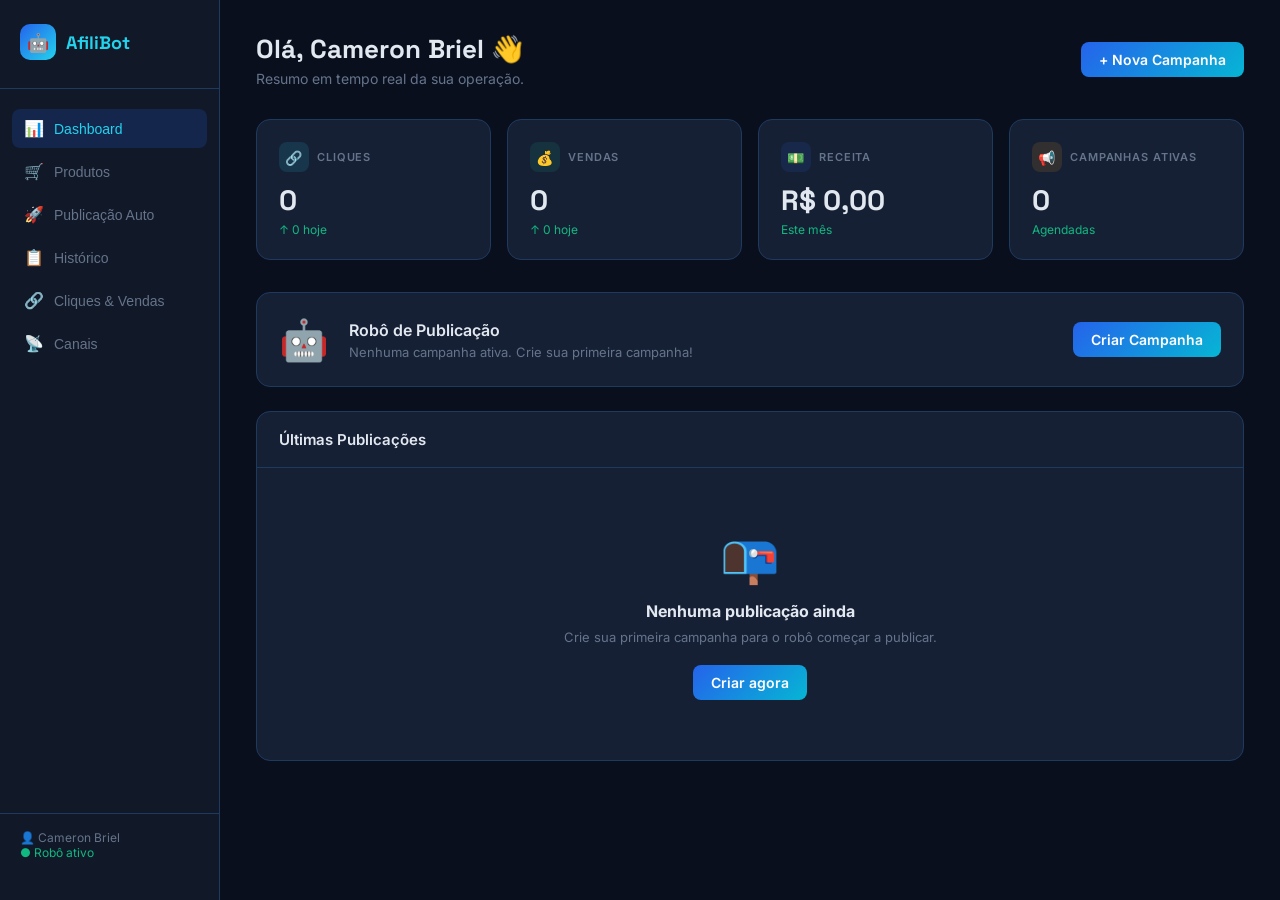
==== index.html @ 1d2ffa29 "Rename index.html.html to index.html" ====
<!DOCTYPE html>
<html lang="pt-BR">
<head>
<meta charset="UTF-8">
<meta name="viewport" content="width=device-width, initial-scale=1.0">
<title>AfiliBot — Publicação Automática</title>
<style>
  @import url('https://fonts.googleapis.com/css2?family=Inter:wght@400;500;600;700&family=Space+Grotesk:wght@500;700&display=swap');

  *, *::before, *::after { box-sizing: border-box; margin: 0; padding: 0; }

  :root {
    --bg:       #0a0f1e;
    --surface:  #111827;
    --card:     #162035;
    --border:   #1e3a5f;
    --blue:     #2563eb;
    --cyan:     #22d3ee;
    --cyan2:    #06b6d4;
    --text:     #e2e8f0;
    --muted:    #64748b;
    --green:    #10b981;
    --red:      #ef4444;
    --yellow:   #f59e0b;
  }

  body {
    background: var(--bg);
    color: var(--text);
    font-family: 'Inter', sans-serif;
    min-height: 100vh;
    display: flex;
  }

  /* ── SIDEBAR ── */
  .sidebar {
    width: 220px;
    min-height: 100vh;
    background: var(--surface);
    border-right: 1px solid var(--border);
    display: flex;
    flex-direction: column;
    padding: 24px 0;
    position: fixed;
    top: 0; left: 0;
  }

  .logo {
    display: flex;
    align-items: center;
    gap: 10px;
    padding: 0 20px 28px;
    border-bottom: 1px solid var(--border);
  }

  .logo-icon {
    width: 36px; height: 36px;
    background: linear-gradient(135deg, var(--blue), var(--cyan));
    border-radius: 10px;
    display: flex; align-items: center; justify-content: center;
    font-size: 18px;
  }

  .logo-text {
    font-family: 'Space Grotesk', sans-serif;
    font-size: 18px;
    font-weight: 700;
    color: var(--cyan);
  }

  nav { padding: 20px 12px; flex: 1; }

  .nav-item {
    display: flex;
    align-items: center;
    gap: 10px;
    padding: 10px 12px;
    border-radius: 8px;
    cursor: pointer;
    color: var(--muted);
    font-size: 14px;
    font-weight: 500;
    transition: all .15s;
    margin-bottom: 4px;
    border: none;
    background: none;
    width: 100%;
    text-align: left;
  }

  .nav-item:hover { background: var(--card); color: var(--text); }
  .nav-item.active { background: rgba(37,99,235,.18); color: var(--cyan); }
  .nav-item span.icon { font-size: 16px; }

  .sidebar-footer {
    padding: 16px 20px;
    border-top: 1px solid var(--border);
    font-size: 12px;
    color: var(--muted);
  }

  /* ── MAIN ── */
  .main {
    margin-left: 220px;
    flex: 1;
    padding: 32px 36px;
  }

  .page { display: none; }
  .page.active { display: block; }

  /* ── TOPBAR ── */
  .topbar {
    display: flex;
    align-items: center;
    justify-content: space-between;
    margin-bottom: 32px;
  }

  .page-title { font-family: 'Space Grotesk', sans-serif; font-size: 26px; font-weight: 700; }
  .page-sub { font-size: 14px; color: var(--muted); margin-top: 4px; }

  .btn {
    padding: 9px 18px;
    border-radius: 8px;
    border: none;
    cursor: pointer;
    font-size: 14px;
    font-weight: 600;
    font-family: 'Inter', sans-serif;
    transition: all .15s;
  }

  .btn-primary { background: var(--blue); color: #fff; }
  .btn-primary:hover { background: #1d4ed8; }
  .btn-cyan { background: linear-gradient(135deg, var(--blue), var(--cyan2)); color: #fff; }
  .btn-cyan:hover { opacity: .9; }
  .btn-ghost { background: var(--card); color: var(--text); border: 1px solid var(--border); }
  .btn-ghost:hover { border-color: var(--cyan); color: var(--cyan); }
  .btn-sm { padding: 6px 12px; font-size: 12px; }
  .btn-danger { background: rgba(239,68,68,.15); color: var(--red); border: 1px solid rgba(239,68,68,.3); }

  /* ── CARDS ── */
  .cards-grid {
    display: grid;
    grid-template-columns: repeat(auto-fit, minmax(200px, 1fr));
    gap: 16px;
    margin-bottom: 32px;
  }

  .card {
    background: var(--card);
    border: 1px solid var(--border);
    border-radius: 14px;
    padding: 22px;
  }

  .card-label {
    font-size: 11px;
    font-weight: 600;
    letter-spacing: .08em;
    color: var(--muted);
    text-transform: uppercase;
    margin-bottom: 10px;
    display: flex;
    align-items: center;
    gap: 8px;
  }

  .card-icon {
    width: 30px; height: 30px;
    border-radius: 8px;
    display: flex; align-items: center; justify-content: center;
    font-size: 14px;
  }

  .card-value { font-size: 28px; font-weight: 700; font-family: 'Space Grotesk', sans-serif; }
  .card-change { font-size: 12px; color: var(--green); margin-top: 4px; }

  /* ── TABLE ── */
  .table-wrap {
    background: var(--card);
    border: 1px solid var(--border);
    border-radius: 14px;
    overflow: hidden;
    margin-bottom: 24px;
  }

  .table-head {
    padding: 18px 22px;
    border-bottom: 1px solid var(--border);
    display: flex;
    align-items: center;
    justify-content: space-between;
  }

  .table-title { font-weight: 600; font-size: 15px; }

  table { width: 100%; border-collapse: collapse; }
  th {
    padding: 12px 22px;
    text-align: left;
    font-size: 11px;
    font-weight: 600;
    letter-spacing: .06em;
    color: var(--muted);
    text-transform: uppercase;
    border-bottom: 1px solid var(--border);
  }
  td {
    padding: 14px 22px;
    font-size: 13px;
    border-bottom: 1px solid rgba(30,58,95,.4);
  }
  tr:last-child td { border-bottom: none; }
  tr:hover td { background: rgba(37,99,235,.05); }

  /* ── STATUS BADGES ── */
  .badge {
    display: inline-flex;
    align-items: center;
    gap: 5px;
    padding: 3px 10px;
    border-radius: 20px;
    font-size: 11px;
    font-weight: 600;
  }
  .badge-green  { background: rgba(16,185,129,.12); color: var(--green); }
  .badge-yellow { background: rgba(245,158,11,.12); color: var(--yellow); }
  .badge-red    { background: rgba(239,68,68,.12);  color: var(--red); }
  .badge-blue   { background: rgba(37,99,235,.15);  color: #60a5fa; }
  .badge::before { content: '●'; font-size: 7px; }

  /* ── MODAL ── */
  .modal-overlay {
    display: none;
    position: fixed;
    inset: 0;
    background: rgba(0,0,0,.65);
    z-index: 100;
    align-items: center;
    justify-content: center;
  }
  .modal-overlay.open { display: flex; }

  .modal {
    background: var(--surface);
    border: 1px solid var(--border);
    border-radius: 16px;
    padding: 28px;
    width: 520px;
    max-width: 95vw;
  }

  .modal-title {
    font-family: 'Space Grotesk', sans-serif;
    font-size: 18px;
    font-weight: 700;
    margin-bottom: 20px;
    display: flex;
    align-items: center;
    justify-content: space-between;
  }

  .modal-close {
    background: none;
    border: none;
    color: var(--muted);
    cursor: pointer;
    font-size: 20px;
    line-height: 1;
  }

  /* ── FORM ── */
  .form-group { margin-bottom: 16px; }
  label { display: block; font-size: 12px; font-weight: 600; color: var(--muted); margin-bottom: 6px; text-transform: uppercase; letter-spacing: .05em; }

  input, select, textarea {
    width: 100%;
    background: var(--card);
    border: 1px solid var(--border);
    border-radius: 8px;
    padding: 10px 14px;
    color: var(--text);
    font-size: 14px;
    font-family: 'Inter', sans-serif;
    outline: none;
    transition: border-color .15s;
  }
  input:focus, select:focus, textarea:focus { border-color: var(--cyan); }
  textarea { resize: vertical; min-height: 80px; }
  select option { background: var(--surface); }

  .form-row { display: grid; grid-template-columns: 1fr 1fr; gap: 12px; }
  .modal-actions { display: flex; gap: 10px; justify-content: flex-end; margin-top: 20px; }

  /* ── TOAST ── */
  .toast {
    position: fixed;
    bottom: 28px; right: 28px;
    background: var(--green);
    color: #fff;
    padding: 12px 20px;
    border-radius: 10px;
    font-size: 14px;
    font-weight: 600;
    z-index: 999;
    transform: translateY(80px);
    opacity: 0;
    transition: all .3s;
  }
  .toast.show { transform: translateY(0); opacity: 1; }
  .toast.error { background: var(--red); }

  /* ── EMPTY STATE ── */
  .empty {
    text-align: center;
    padding: 60px 20px;
    color: var(--muted);
  }
  .empty-icon { font-size: 48px; margin-bottom: 14px; }
  .empty h3 { font-size: 16px; color: var(--text); margin-bottom: 8px; }
  .empty p { font-size: 13px; margin-bottom: 20px; }

  /* ── CHANNEL CARDS ── */
  .channels-grid { display: grid; grid-template-columns: repeat(auto-fill, minmax(240px, 1fr)); gap: 16px; }
  .channel-card {
    background: var(--card);
    border: 1px solid var(--border);
    border-radius: 14px;
    padding: 22px;
  }
  .channel-card-top { display: flex; align-items: center; justify-content: space-between; margin-bottom: 14px; }
  .channel-icon { font-size: 28px; }
  .channel-name { font-weight: 600; font-size: 15px; margin-bottom: 4px; }
  .channel-info { font-size: 12px; color: var(--muted); }
  .channel-stats { display: flex; gap: 16px; margin-top: 14px; padding-top: 14px; border-top: 1px solid var(--border); }
  .channel-stat-label { font-size: 11px; color: var(--muted); }
  .channel-stat-value { font-size: 16px; font-weight: 700; }

  /* ── PROGRESS BAR ── */
  .progress-bar { height: 4px; background: var(--border); border-radius: 2px; margin-top: 8px; overflow: hidden; }
  .progress-fill { height: 100%; background: linear-gradient(90deg, var(--blue), var(--cyan)); border-radius: 2px; }

  /* ── ROBOT ANIMATION ── */
  .robot-status {
    background: var(--card);
    border: 1px solid var(--border);
    border-radius: 14px;
    padding: 22px;
    display: flex;
    align-items: center;
    gap: 20px;
    margin-bottom: 24px;
  }
  .robot-emoji { font-size: 40px; animation: pulse 2s infinite; }
  @keyframes pulse { 0%,100%{transform:scale(1)} 50%{transform:scale(1.08)} }
  .robot-info h3 { font-size: 16px; font-weight: 600; margin-bottom: 4px; }
  .robot-info p { font-size: 13px; color: var(--muted); }
  .robot-actions { margin-left: auto; display: flex; gap: 10px; }

  /* ── LINK STATS ── */
  .link-row td:nth-child(3) { font-family: monospace; font-size: 12px; color: var(--cyan); }
</style>
</head>
<body>

<!-- SIDEBAR -->
<aside class="sidebar">
  <div class="logo">
    <div class="logo-icon">🤖</div>
    <span class="logo-text">AfiliBot</span>
  </div>
  <nav>
    <button class="nav-item active" onclick="showPage('dashboard')">
      <span class="icon">📊</span> Dashboard
    </button>
    <button class="nav-item" onclick="showPage('produtos')">
      <span class="icon">🛒</span> Produtos
    </button>
    <button class="nav-item" onclick="showPage('publicacao')">
      <span class="icon">🚀</span> Publicação Auto
    </button>
    <button class="nav-item" onclick="showPage('historico')">
      <span class="icon">📋</span> Histórico
    </button>
    <button class="nav-item" onclick="showPage('cliques')">
      <span class="icon">🔗</span> Cliques & Vendas
    </button>
    <button class="nav-item" onclick="showPage('canais')">
      <span class="icon">📡</span> Canais
    </button>
  </nav>
  <div class="sidebar-footer">
    👤 Cameron Briel<br>
    <span style="color:var(--green);">● Robô ativo</span>
  </div>
</aside>

<!-- MAIN -->
<main class="main">

  <!-- DASHBOARD -->
  <div id="page-dashboard" class="page active">
    <div class="topbar">
      <div>
        <div class="page-title">Olá, Cameron Briel 👋</div>
        <div class="page-sub">Resumo em tempo real da sua operação.</div>
      </div>
      <button class="btn btn-cyan" onclick="showPage('publicacao')">+ Nova Campanha</button>
    </div>

    <div class="cards-grid">
      <div class="card">
        <div class="card-label"><div class="card-icon" style="background:rgba(34,211,238,.12)">🔗</div> Cliques</div>
        <div class="card-value" id="stat-cliques">0</div>
        <div class="card-change">↑ 0 hoje</div>
      </div>
      <div class="card">
        <div class="card-label"><div class="card-icon" style="background:rgba(16,185,129,.12)">💰</div> Vendas</div>
        <div class="card-value" id="stat-vendas">0</div>
        <div class="card-change">↑ 0 hoje</div>
      </div>
      <div class="card">
        <div class="card-label"><div class="card-icon" style="background:rgba(37,99,235,.12)">💵</div> Receita</div>
        <div class="card-value" id="stat-receita">R$ 0,00</div>
        <div class="card-change">Este mês</div>
      </div>
      <div class="card">
        <div class="card-label"><div class="card-icon" style="background:rgba(245,158,11,.12)">📢</div> Campanhas Ativas</div>
        <div class="card-value" id="stat-campanhas">0</div>
        <div class="card-change">Agendadas</div>
      </div>
    </div>

    <div class="robot-status">
      <div class="robot-emoji">🤖</div>
      <div class="robot-info">
        <h3>Robô de Publicação</h3>
        <p id="robot-status-text">Nenhuma campanha ativa. Crie sua primeira campanha!</p>
      </div>
      <div class="robot-actions">
        <button class="btn btn-cyan" onclick="showPage('publicacao')">Criar Campanha</button>
      </div>
    </div>

    <div class="table-wrap">
      <div class="table-head">
        <span class="table-title">Últimas Publicações</span>
      </div>
      <div id="dash-publicacoes">
        <div class="empty">
          <div class="empty-icon">📭</div>
          <h3>Nenhuma publicação ainda</h3>
          <p>Crie sua primeira campanha para o robô começar a publicar.</p>
          <button class="btn btn-cyan" onclick="showPage('publicacao')">Criar agora</button>
        </div>
      </div>
    </div>
  </div>

  <!-- PRODUTOS -->
  <div id="page-produtos" class="page">
    <div class="topbar">
      <div>
        <div class="page-title">Produtos</div>
        <div class="page-sub">Seus links de afiliado do Mercado Livre.</div>
      </div>
      <button class="btn btn-cyan" onclick="openModal('modal-produto')">+ Adicionar Produto</button>
    </div>

    <div class="table-wrap">
      <div class="table-head">
        <span class="table-title">Meus Produtos</span>
        <span id="produtos-count" style="font-size:13px;color:var(--muted)">0 produtos</span>
      </div>
      <div id="produtos-lista">
        <div class="empty">
          <div class="empty-icon">🛒</div>
          <h3>Nenhum produto cadastrado</h3>
          <p>Adicione o link de afiliado do Mercado Livre para o robô publicar.</p>
          <button class="btn btn-cyan" onclick="openModal('modal-produto')">Adicionar produto</button>
        </div>
      </div>
    </div>
  </div>

  <!-- PUBLICAÇÃO AUTO -->
  <div id="page-publicacao" class="page">
    <div class="topbar">
      <div>
        <div class="page-title">Publicação Automática 🚀</div>
        <div class="page-sub">Agende o robô para publicar seus anúncios automaticamente.</div>
      </div>
      <button class="btn btn-cyan" onclick="openModal('modal-campanha')">+ Nova Campanha</button>
    </div>

    <div class="table-wrap">
      <div class="table-head">
        <span class="table-title">Campanhas Agendadas</span>
        <span id="campanhas-count" style="font-size:13px;color:var(--muted)">0 campanhas</span>
      </div>
      <div id="campanhas-lista">
        <div class="empty">
          <div class="empty-icon">⏰</div>
          <h3>Nenhuma campanha agendada</h3>
          <p>Crie uma campanha e o robô publica no horário certo, todo dia.</p>
          <button class="btn btn-cyan" onclick="openModal('modal-campanha')">Criar campanha</button>
        </div>
      </div>
    </div>
  </div>

  <!-- HISTÓRICO -->
  <div id="page-historico" class="page">
    <div class="topbar">
      <div>
        <div class="page-title">Histórico de Publicações</div>
        <div class="page-sub">Tudo que o robô publicou.</div>
      </div>
      <button class="btn btn-ghost" onclick="clearHistorico()">Limpar histórico</button>
    </div>

    <div class="table-wrap">
      <table>
        <thead>
          <tr>
            <th>Produto</th>
            <th>Canal</th>
            <th>Data/Hora</th>
            <th>Status</th>
            <th>Cliques</th>
          </tr>
        </thead>
        <tbody id="historico-body">
          <tr><td colspan="5"><div class="empty"><div class="empty-icon">📋</div><h3>Histórico vazio</h3><p>As publicações do robô aparecerão aqui.</p></div></td></tr>
        </tbody>
      </table>
    </div>
  </div>

  <!-- CLIQUES & VENDAS -->
  <div id="page-cliques" class="page">
    <div class="topbar">
      <div>
        <div class="page-title">Cliques & Vendas</div>
        <div class="page-sub">Rastreamento dos seus links de afiliado.</div>
      </div>
    </div>

    <div class="cards-grid">
      <div class="card">
        <div class="card-label">Total de Cliques</div>
        <div class="card-value" id="c-cliques">0</div>
      </div>
      <div class="card">
        <div class="card-label">Conversões</div>
        <div class="card-value" id="c-vendas">0</div>
      </div>
      <div class="card">
        <div class="card-label">Taxa de Conversão</div>
        <div class="card-value" id="c-taxa">0%</div>
      </div>
      <div class="card">
        <div class="card-label">Receita Total</div>
        <div class="card-value" id="c-receita">R$ 0,00</div>
      </div>
    </div>

    <div class="table-wrap">
      <div class="table-head"><span class="table-title">Rastreamento por Link</span></div>
      <table>
        <thead>
          <tr>
            <th>Produto</th>
            <th>Link Afiliado</th>
            <th>Cliques</th>
            <th>Vendas</th>
            <th>Comissão</th>
          </tr>
        </thead>
        <tbody id="cliques-body">
          <tr><td colspan="5"><div class="empty"><div class="empty-icon">🔗</div><h3>Nenhum clique ainda</h3><p>Os cliques nos seus links aparecerão aqui quando o robô começar a publicar.</p></div></td></tr>
        </tbody>
      </table>
    </div>
  </div>

  <!-- CANAIS -->
  <div id="page-canais" class="page">
    <div class="topbar">
      <div>
        <div class="page-title">Canais Conectados</div>
        <div class="page-sub">Onde o robô publica seus anúncios.</div>
      </div>
      <button class="btn btn-cyan" onclick="openModal('modal-canal')">+ Conectar Canal</button>
    </div>

    <div id="canais-grid" class="channels-grid">
      <!-- Canais aparecem aqui -->
      <div class="channel-card" style="border-style:dashed;cursor:pointer;text-align:center;padding:40px 22px;" onclick="openModal('modal-canal')">
        <div style="font-size:32px;margin-bottom:10px">➕</div>
        <div style="font-weight:600;margin-bottom:4px">Conectar Canal</div>
        <div style="font-size:12px;color:var(--muted)">Telegram, WhatsApp, Facebook</div>
      </div>
    </div>

    <div style="margin-top:32px">
      <div class="table-wrap">
        <div class="table-head"><span class="table-title">Integrações Disponíveis</span></div>
        <table>
          <thead><tr><th>Plataforma</th><th>Status</th><th>Notas</th></tr></thead>
          <tbody>
            <tr>
              <td>📱 Telegram Bot API</td>
              <td><span class="badge badge-green">Disponível</span></td>
              <td style="font-size:12px;color:var(--muted)">Gratuito — recomendado para começar</td>
            </tr>
            <tr>
              <td>💬 WhatsApp Business API</td>
              <td><span class="badge badge-yellow">Em breve</span></td>
              <td style="font-size:12px;color:var(--muted)">Requer conta Meta Business verificada</td>
            </tr>
            <tr>
              <td>👥 Facebook Groups API</td>
              <td><span class="badge badge-yellow">Em breve</span></td>
              <td style="font-size:12px;color:var(--muted)">Requer app Meta aprovado</td>
            </tr>
          </tbody>
        </table>
      </div>
    </div>
  </div>

</main>

<!-- ── MODAIS ── -->

<!-- Modal Produto -->
<div id="modal-produto" class="modal-overlay">
  <div class="modal">
    <div class="modal-title">
      🛒 Adicionar Produto
      <button class="modal-close" onclick="closeModal('modal-produto')">✕</button>
    </div>
    <div class="form-group">
      <label>Nome do Produto</label>
      <input id="p-nome" type="text" placeholder="Ex: Tênis Nike Air Max">
    </div>
    <div class="form-group">
      <label>Link de Afiliado (Mercado Livre)</label>
      <input id="p-link" type="url" placeholder="https://mercadolivre.com.br/...">
    </div>
    <div class="form-row">
      <div class="form-group">
        <label>Preço do Produto</label>
        <input id="p-preco" type="text" placeholder="R$ 0,00">
      </div>
      <div class="form-group">
        <label>% Comissão</label>
        <input id="p-comissao" type="number" placeholder="5" min="1" max="100">
      </div>
    </div>
    <div class="form-group">
      <label>Texto do Anúncio</label>
      <textarea id="p-anuncio" placeholder="Ex: 🔥 OFERTA IMPERDÍVEL! Tênis Nike Air Max com 40% OFF! Só hoje no Mercado Livre. Clique e garanta o seu 👇"></textarea>
    </div>
    <div class="modal-actions">
      <button class="btn btn-ghost" onclick="closeModal('modal-produto')">Cancelar</button>
      <button class="btn btn-cyan" onclick="salvarProduto()">Salvar Produto</button>
    </div>
  </div>
</div>

<!-- Modal Campanha -->
<div id="modal-campanha" class="modal-overlay">
  <div class="modal">
    <div class="modal-title">
      🚀 Nova Campanha
      <button class="modal-close" onclick="closeModal('modal-campanha')">✕</button>
    </div>
    <div class="form-group">
      <label>Produto</label>
      <select id="c-produto">
        <option value="">Selecione um produto...</option>
      </select>
    </div>
    <div class="form-group">
      <label>Canal de Publicação</label>
      <select id="c-canal">
        <option value="">Selecione um canal...</option>
      </select>
    </div>
    <div class="form-row">
      <div class="form-group">
        <label>Data de Início</label>
        <input id="c-data" type="date">
      </div>
      <div class="form-group">
        <label>Horário</label>
        <input id="c-hora" type="time" value="09:00">
      </div>
    </div>
    <div class="form-group">
      <label>Frequência</label>
      <select id="c-freq">
        <option value="diario">Todo dia</option>
        <option value="2x">2x por dia</option>
        <option value="semanal">Semanal</option>
        <option value="unico">Apenas uma vez</option>
      </select>
    </div>
    <div class="modal-actions">
      <button class="btn btn-ghost" onclick="closeModal('modal-campanha')">Cancelar</button>
      <button class="btn btn-cyan" onclick="salvarCampanha()">Agendar Robô</button>
    </div>
  </div>
</div>

<!-- Modal Canal -->
<div id="modal-canal" class="modal-overlay">
  <div class="modal">
    <div class="modal-title">
      📡 Conectar Canal
      <button class="modal-close" onclick="closeModal('modal-canal')">✕</button>
    </div>
    <div class="form-group">
      <label>Plataforma</label>
      <select id="canal-tipo">
        <option value="telegram">📱 Telegram</option>
        <option value="whatsapp" disabled>💬 WhatsApp (em breve)</option>
        <option value="facebook" disabled>👥 Facebook (em breve)</option>
      </select>
    </div>
    <div class="form-group">
      <label>Nome do Canal / Grupo</label>
      <input id="canal-nome" type="text" placeholder="Ex: Ofertas do Dia">
    </div>
    <div class="form-group">
      <label>Token do Bot Telegram</label>
      <input id="canal-token" type="text" placeholder="Cole o token do @BotFather aqui">
    </div>
    <div class="form-group">
      <label>Chat ID</label>
      <input id="canal-chatid" type="text" placeholder="Ex: -100123456789">
    </div>
    <div style="background:rgba(34,211,238,.06);border:1px solid rgba(34,211,238,.2);border-radius:8px;padding:12px;font-size:12px;color:var(--muted);margin-bottom:16px;">
      💡 <strong style="color:var(--cyan)">Como obter:</strong> Crie um bot no @BotFather no Telegram e cole o token aqui. O chat ID é o ID do seu canal ou grupo.
    </div>
    <div class="modal-actions">
      <button class="btn btn-ghost" onclick="closeModal('modal-canal')">Cancelar</button>
      <button class="btn btn-cyan" onclick="salvarCanal()">Conectar</button>
    </div>
  </div>
</div>

<!-- Toast -->
<div id="toast" class="toast"></div>

<script>
// ── STATE ──
let state = {
  produtos: [],
  campanhas: [],
  canais: [],
  historico: [],
  cliques: 0,
  vendas: 0,
  receita: 0
};

// ── NAVIGATION ──
function showPage(id) {
  document.querySelectorAll('.page').forEach(p => p.classList.remove('active'));
  document.querySelectorAll('.nav-item').forEach(n => n.classList.remove('active'));
  document.getElementById('page-' + id).classList.add('active');
  event.currentTarget && event.currentTarget.classList.add('active');
  // fix active nav
  document.querySelectorAll('.nav-item').forEach(btn => {
    if (btn.getAttribute('onclick') && btn.getAttribute('onclick').includes(id)) {
      btn.classList.add('active');
    }
  });
  if (id === 'cliques') renderCliques();
}

// ── MODAL ──
function openModal(id) {
  if (id === 'modal-campanha') populateCampanhaSelects();
  document.getElementById(id).classList.add('open');
}
function closeModal(id) {
  document.getElementById(id).classList.remove('open');
}

// ── TOAST ──
function toast(msg, isError = false) {
  const t = document.getElementById('toast');
  t.textContent = msg;
  t.className = 'toast' + (isError ? ' error' : '') + ' show';
  setTimeout(() => t.classList.remove('show'), 3000);
}

// ── PRODUTO ──
function salvarProduto() {
  const nome = document.getElementById('p-nome').value.trim();
  const link = document.getElementById('p-link').value.trim();
  const preco = document.getElementById('p-preco').value.trim();
  const comissao = document.getElementById('p-comissao').value.trim();
  const anuncio = document.getElementById('p-anuncio').value.trim();

  if (!nome || !link) return toast('Preencha nome e link!', true);

  state.produtos.push({ id: Date.now(), nome, link, preco, comissao, anuncio, cliques: 0, vendas: 0 });
  closeModal('modal-produto');
  ['p-nome','p-link','p-preco','p-comissao','p-anuncio'].forEach(id => document.getElementById(id).value = '');
  renderProdutos();
  toast('✅ Produto adicionado!');
}

function renderProdutos() {
  const el = document.getElementById('produtos-lista');
  document.getElementById('produtos-count').textContent = state.produtos.length + ' produto(s)';

  if (!state.produtos.length) {
    el.innerHTML = `<div class="empty"><div class="empty-icon">🛒</div><h3>Nenhum produto cadastrado</h3><p>Adicione o link de afiliado do Mercado Livre para o robô publicar.</p><button class="btn btn-cyan" onclick="openModal('modal-produto')">Adicionar produto</button></div>`;
    return;
  }

  el.innerHTML = `<table>
    <thead><tr><th>Produto</th><th>Link</th><th>Preço</th><th>Comissão</th><th>Ações</th></tr></thead>
    <tbody>${state.produtos.map(p => `
      <tr>
        <td><strong>${p.nome}</strong></td>
        <td class="link-row"><a href="${p.link}" target="_blank" style="color:var(--cyan);font-size:12px;font-family:monospace">${p.link.substring(0,40)}...</a></td>
        <td>${p.preco || '—'}</td>
        <td>${p.comissao ? p.comissao + '%' : '—'}</td>
        <td><button class="btn btn-danger btn-sm" onclick="deleteProduto(${p.id})">Remover</button></td>
      </tr>`).join('')}
    </tbody></table>`;
}

function deleteProduto(id) {
  state.produtos = state.produtos.filter(p => p.id !== id);
  renderProdutos();
  toast('Produto removido.');
}

// ── CAMPANHA ──
function populateCampanhaSelects() {
  const ps = document.getElementById('c-produto');
  ps.innerHTML = '<option value="">Selecione um produto...</option>' +
    state.produtos.map(p => `<option value="${p.id}">${p.nome}</option>`).join('');

  const cs = document.getElementById('c-canal');
  cs.innerHTML = '<option value="">Selecione um canal...</option>' +
    state.canais.map(c => `<option value="${c.id}">${c.plataforma_icon} ${c.nome}</option>`).join('');

  // default date = today
  const today = new Date().toISOString().split('T')[0];
  document.getElementById('c-data').value = today;
}

function salvarCampanha() {
  const pid = document.getElementById('c-produto').value;
  const cid = document.getElementById('c-canal').value;
  const data = document.getElementById('c-data').value;
  const hora = document.getElementById('c-hora').value;
  const freq = document.getElementById('c-freq').value;

  if (!pid) return toast('Selecione um produto!', true);
  if (!cid) return toast('Selecione um canal!', true);
  if (!data || !hora) return toast('Defina data e horário!', true);

  const produto = state.produtos.find(p => p.id == pid);
  const canal = state.canais.find(c => c.id == cid);

  const freqLabel = { diario: 'Todo dia', '2x': '2x por dia', semanal: 'Semanal', unico: 'Única vez' };

  state.campanhas.push({
    id: Date.now(),
    produto: produto.nome,
    canal: canal.nome,
    canal_icon: canal.plataforma_icon,
    data, hora, freq,
    freqLabel: freqLabel[freq],
    status: 'agendada',
    link: produto.link
  });

  closeModal('modal-campanha');
  renderCampanhas();
  updateDashboard();
  toast('🚀 Campanha agendada! O robô vai publicar automaticamente.');

  // simulate auto-publish after 5s
  if (freq === 'unico') {
    setTimeout(() => simularPublicacao(state.campanhas[state.campanhas.length - 1]), 5000);
  } else {
    setTimeout(() => simularPublicacao(state.campanhas[state.campanhas.length - 1]), 5000);
  }
}

function renderCampanhas() {
  const el = document.getElementById('campanhas-lista');
  document.getElementById('campanhas-count').textContent = state.campanhas.length + ' campanha(s)';

  if (!state.campanhas.length) {
    el.innerHTML = `<div class="empty"><div class="empty-icon">⏰</div><h3>Nenhuma campanha agendada</h3><p>Crie uma campanha e o robô publica no horário certo, todo dia.</p><button class="btn btn-cyan" onclick="openModal('modal-campanha')">Criar campanha</button></div>`;
    return;
  }

  const statusBadge = {
    agendada: '<span class="badge badge-yellow">Agendada</span>',
    publicada: '<span class="badge badge-green">Publicada</span>',
    falhou:    '<span class="badge badge-red">Falhou</span>'
  };

  el.innerHTML = `<table>
    <thead><tr><th>Produto</th><th>Canal</th><th>Horário</th><th>Frequência</th><th>Status</th><th>Ações</th></tr></thead>
    <tbody>${state.campanhas.map(c => `
      <tr>
        <td><strong>${c.produto}</strong></td>
        <td>${c.canal_icon} ${c.canal}</td>
        <td>${c.hora} — ${c.data}</td>
        <td>${c.freqLabel}</td>
        <td>${statusBadge[c.status]}</td>
        <td><button class="btn btn-danger btn-sm" onclick="deleteCampanha(${c.id})">Remover</button></td>
      </tr>`).join('')}
    </tbody></table>`;
}

function deleteCampanha(id) {
  state.campanhas = state.campanhas.filter(c => c.id !== id);
  renderCampanhas();
  updateDashboard();
}

// ── CANAL ──
const plataformas = { telegram: { icon: '📱', nome: 'Telegram' }, whatsapp: { icon: '💬', nome: 'WhatsApp' }, facebook: { icon: '👥', nome: 'Facebook' } };

function salvarCanal() {
  const tipo = document.getElementById('canal-tipo').value;
  const nome = document.getElementById('canal-nome').value.trim();
  const token = document.getElementById('canal-token').value.trim();
  const chatid = document.getElementById('canal-chatid').value.trim();

  if (!nome || !token || !chatid) return toast('Preencha todos os campos!', true);

  const pl = plataformas[tipo];
  state.canais.push({ id: Date.now(), tipo, nome, token, chatid, plataforma_icon: pl.icon, plataforma: pl.nome, publicacoes: 0, cliques: 0 });
  closeModal('modal-canal');
  ['canal-nome','canal-token','canal-chatid'].forEach(id => document.getElementById(id).value = '');
  renderCanais();
  toast('✅ Canal conectado!');
}

function renderCanais() {
  const grid = document.getElementById('canais-grid');
  const addCard = `<div class="channel-card" style="border-style:dashed;cursor:pointer;text-align:center;padding:40px 22px;" onclick="openModal('modal-canal')"><div style="font-size:32px;margin-bottom:10px">➕</div><div style="font-weight:600;margin-bottom:4px">Conectar Canal</div><div style="font-size:12px;color:var(--muted)">Telegram, WhatsApp, Facebook</div></div>`;

  grid.innerHTML = state.canais.map(c => `
    <div class="channel-card">
      <div class="channel-card-top">
        <div class="channel-icon">${c.plataforma_icon}</div>
        <span class="badge badge-green">Ativo</span>
      </div>
      <div class="channel-name">${c.nome}</div>
      <div class="channel-info">${c.plataforma} • Chat ID: ${c.chatid.substring(0,12)}...</div>
      <div class="channel-stats">
        <div><div class="channel-stat-label">Publicações</div><div class="channel-stat-value">${c.publicacoes}</div></div>
        <div><div class="channel-stat-label">Cliques</div><div class="channel-stat-value">${c.cliques}</div></div>
      </div>
    </div>`).join('') + addCard;
}

// ── SIMULAÇÃO DO ROBÔ ──
function simularPublicacao(campanha) {
  // Marca como publicada
  const c = state.campanhas.find(x => x.id === campanha.id);
  if (c) c.status = 'publicada';

  // Adiciona ao histórico
  const agora = new Date();
  const cliquesSimulados = Math.floor(Math.random() * 15) + 1;
  state.historico.unshift({
    produto: campanha.produto,
    canal: campanha.canal_icon + ' ' + campanha.canal,
    dataHora: agora.toLocaleString('pt-BR'),
    status: 'publicada',
    cliques: cliquesSimulados
  });

  // Atualiza cliques globais
  state.cliques += cliquesSimulados;
  const vendaGerada = Math.random() > 0.7;
  if (vendaGerada) {
    state.vendas += 1;
    state.receita += Math.random() * 50 + 10;
  }

  // Atualiza canal
  const canal = state.canais.find(x => x.nome === campanha.canal);
  if (canal) { canal.publicacoes++; canal.cliques += cliquesSimulados; }

  renderCampanhas();
  renderHistorico();
  updateDashboard();
  renderCanais();
  toast('🤖 Robô publicou um anúncio! +' + cliquesSimulados + ' cliques gerados.');
}

// ── HISTÓRICO ──
function renderHistorico() {
  const body = document.getElementById('historico-body');
  if (!state.historico.length) {
    body.innerHTML = '<tr><td colspan="5"><div class="empty"><div class="empty-icon">📋</div><h3>Histórico vazio</h3><p>As publicações do robô aparecerão aqui.</p></div></td></tr>';
    return;
  }
  const statusBadge = { publicada: '<span class="badge badge-green">Publicada</span>', falhou: '<span class="badge badge-red">Falhou</span>', agendada: '<span class="badge badge-yellow">Agendada</span>' };
  body.innerHTML = state.historico.map(h => `
    <tr>
      <td><strong>${h.produto}</strong></td>
      <td>${h.canal}</td>
      <td style="font-size:12px;color:var(--muted)">${h.dataHora}</td>
      <td>${statusBadge[h.status]}</td>
      <td><strong style="color:var(--cyan)">${h.cliques}</strong></td>
    </tr>`).join('');
}

function clearHistorico() {
  state.historico = [];
  renderHistorico();
}

// ── CLIQUES ──
function renderCliques() {
  document.getElementById('c-cliques').textContent = state.cliques;
  document.getElementById('c-vendas').textContent = state.vendas;
  document.getElementById('c-taxa').textContent = state.cliques ? ((state.vendas / state.cliques) * 100).toFixed(1) + '%' : '0%';
  document.getElementById('c-receita').textContent = 'R$ ' + state.receita.toFixed(2).replace('.', ',');

  const body = document.getElementById('cliques-body');
  if (!state.produtos.length) {
    body.innerHTML = '<tr><td colspan="5"><div class="empty"><div class="empty-icon">🔗</div><h3>Nenhum clique ainda</h3><p>Os cliques nos seus links aparecerão aqui quando o robô começar a publicar.</p></div></td></tr>';
    return;
  }
  body.innerHTML = state.produtos.map(p => `
    <tr>
      <td><strong>${p.nome}</strong></td>
      <td style="font-size:11px;font-family:monospace;color:var(--cyan)">${p.link.substring(0,35)}...</td>
      <td>${p.cliques || 0}</td>
      <td>${p.vendas || 0}</td>
      <td>R$ ${((p.vendas || 0) * ((p.comissao || 5) / 100) * parseFloat((p.preco || '0').replace('R$','').replace(',','.')) || 0).toFixed(2)}</td>
    </tr>`).join('');
}

// ── DASHBOARD ──
function updateDashboard() {
  document.getElementById('stat-cliques').textContent = state.cliques;
  document.getElementById('stat-vendas').textContent = state.vendas;
  document.getElementById('stat-receita').textContent = 'R$ ' + state.receita.toFixed(2).replace('.', ',');
  document.getElementById('stat-campanhas').textContent = state.campanhas.filter(c => c.status === 'agendada').length;

  const ativas = state.campanhas.filter(c => c.status === 'agendada').length;
  document.getElementById('robot-status-text').textContent = ativas
    ? `🟢 ${ativas} campanha(s) ativa(s) — publicando automaticamente!`
    : 'Nenhuma campanha ativa. Crie sua primeira campanha!';

  // últimas publicações no dash
  const dp = document.getElementById('dash-publicacoes');
  if (!state.historico.length) {
    dp.innerHTML = `<div class="empty"><div class="empty-icon">📭</div><h3>Nenhuma publicação ainda</h3><p>Crie sua primeira campanha para o robô começar a publicar.</p><button class="btn btn-cyan" onclick="showPage('publicacao')">Criar agora</button></div>`;
    return;
  }
  const statusBadge = { publicada: '<span class="badge badge-green">Publicada</span>', falhou: '<span class="badge badge-red">Falhou</span>' };
  dp.innerHTML = `<table>
    <thead><tr><th>Produto</th><th>Canal</th><th>Horário</th><th>Status</th><th>Cliques</th></tr></thead>
    <tbody>${state.historico.slice(0,5).map(h => `
      <tr>
        <td><strong>${h.produto}</strong></td>
        <td>${h.canal}</td>
        <td style="font-size:12px;color:var(--muted)">${h.dataHora}</td>
        <td>${statusBadge[h.status]}</td>
        <td><strong style="color:var(--cyan)">${h.cliques}</strong></td>
      </tr>`).join('')}
    </tbody></table>`;
}

// ── CLICK OUTSIDE MODAL ──
document.querySelectorAll('.modal-overlay').forEach(overlay => {
  overlay.addEventListener('click', e => {
    if (e.target === overlay) overlay.classList.remove('open');
  });
});

// Init
renderProdutos();
renderCampanhas();
renderCanais();
</script>
</body>
</html>
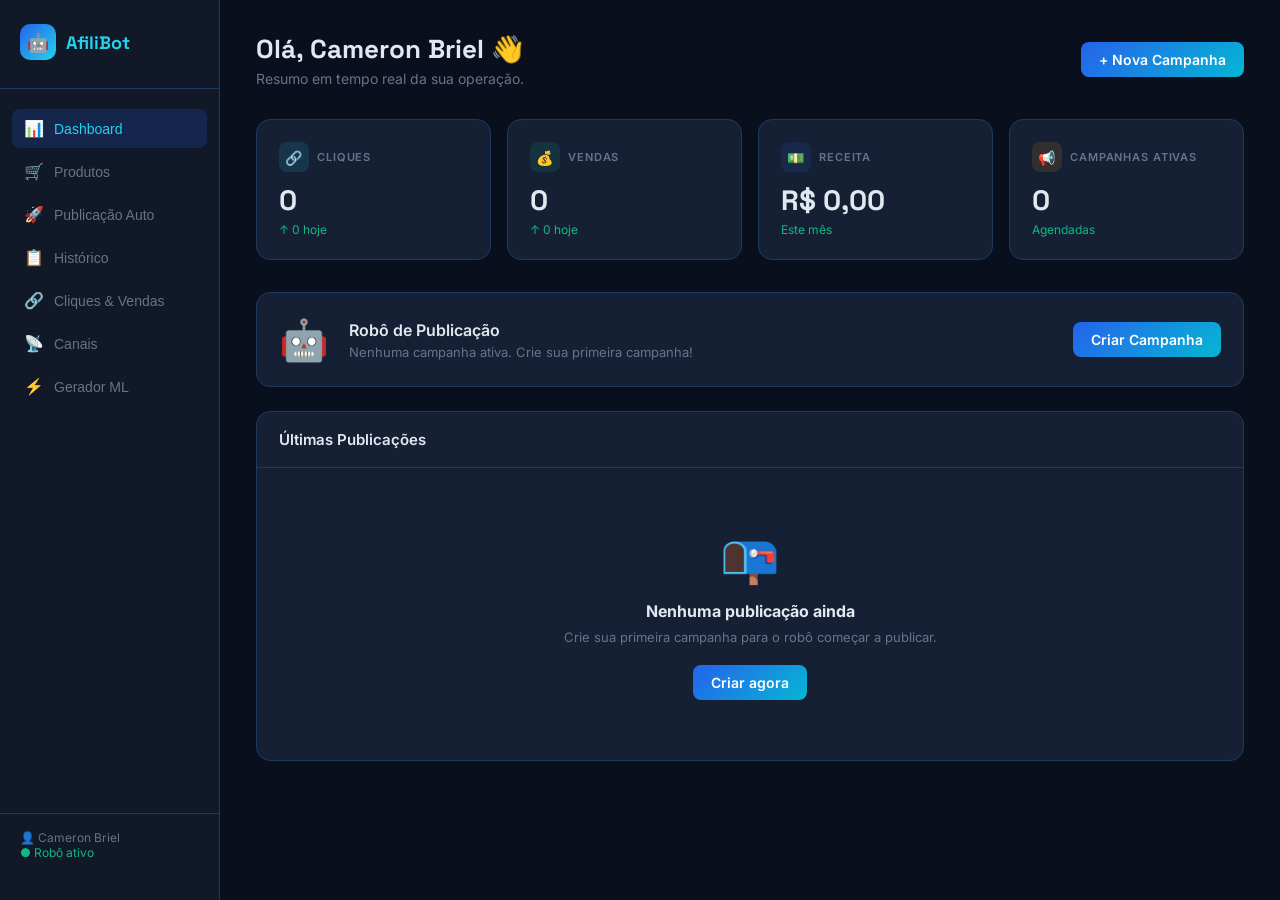
==== commit f49884fd: "index.html" ====
--- a/index.html
+++ b/index.html
@@ -390,6 +390,9 @@
     <button class="nav-item" onclick="showPage('canais')">
       <span class="icon">📡</span> Canais
     </button>
+    <button class="nav-item" onclick="showPage('gerador')">
+      <span class="icon">⚡</span> Gerador ML
+    </button>
   </nav>
   <div class="sidebar-footer">
     👤 Cameron Briel<br>
@@ -632,6 +635,58 @@
     </div>
   </div>
 
+
+  <!-- GERADOR ML -->
+  <div id="page-gerador" class="page">
+    <div class="topbar">
+      <div>
+        <div class="page-title">⚡ Gerador de Links ML</div>
+        <div class="page-sub">Cole o link de qualquer produto e gere seu link de afiliado automaticamente.</div>
+      </div>
+    </div>
+    <div class="card" style="margin-bottom:24px">
+      <div class="card-label">🏷️ Sua Etiqueta de Afiliado</div>
+      <div style="display:flex;gap:12px;margin-top:10px;align-items:center">
+        <input id="etiqueta-ml" type="text" value="camerondesign" style="max-width:260px" placeholder="sua-etiqueta">
+        <button class="btn btn-ghost" onclick="salvarEtiqueta()">Salvar</button>
+        <span id="etiqueta-ok" style="font-size:13px;color:var(--green);display:none">✅ Salvo!</span>
+      </div>
+      <div style="font-size:12px;color:var(--muted);margin-top:8px">Esta etiqueta rastreia suas comissões no ML Afiliados.</div>
+    </div>
+    <div class="card" style="margin-bottom:24px">
+      <div class="card-label" style="margin-bottom:14px">🔗 Gerar Link de Afiliado</div>
+      <div class="form-group">
+        <label>Link do Produto (Mercado Livre)</label>
+        <div style="display:flex;gap:10px">
+          <input id="ml-link-input" type="url" placeholder="Cole aqui o link do produto do ML...">
+          <button class="btn btn-cyan" onclick="gerarLink()" style="white-space:nowrap">Gerar Link</button>
+        </div>
+      </div>
+      <div id="link-resultado" style="display:none">
+        <div style="background:rgba(34,211,238,.06);border:1px solid rgba(34,211,238,.2);border-radius:10px;padding:16px;margin-top:8px">
+          <div style="font-size:11px;color:var(--muted);margin-bottom:8px;text-transform:uppercase;letter-spacing:.05em">Seu link de afiliado gerado</div>
+          <div style="display:flex;gap:10px;align-items:center">
+            <input id="link-gerado" type="text" readonly style="font-size:12px;font-family:monospace;color:var(--cyan);background:var(--bg)">
+            <button class="btn btn-ghost btn-sm" onclick="copiarLink()">📋 Copiar</button>
+          </div>
+          <div style="margin-top:12px;display:flex;gap:10px">
+            <button class="btn btn-cyan btn-sm" onclick="adicionarProdutoML()">+ Adicionar ao AfiliBot</button>
+            <button class="btn btn-ghost btn-sm" onclick="limparGerador()">Limpar</button>
+          </div>
+        </div>
+      </div>
+    </div>
+    <div class="table-wrap">
+      <div class="table-head">
+        <span class="table-title">Produtos Gerados</span>
+        <span id="gerados-count" style="font-size:13px;color:var(--muted)">0 produtos</span>
+      </div>
+      <div id="gerados-lista">
+        <div class="empty"><div class="empty-icon">⚡</div><h3>Nenhum link gerado ainda</h3><p>Cole um link do ML acima para começar.</p></div>
+      </div>
+    </div>
+  </div>
+
 </main>
 
 <!-- ── MODAIS ── -->
@@ -1094,6 +1149,93 @@
   });
 });
 
+
+// ── GERADOR ML ──
+let etiquetaML = "camerondesign";
+let produtosGerados = [];
+
+function salvarEtiqueta() {
+  etiquetaML = document.getElementById("etiqueta-ml").value.trim() || "camerondesign";
+  const ok = document.getElementById("etiqueta-ok");
+  ok.style.display = "inline";
+  setTimeout(() => ok.style.display = "none", 2000);
+}
+
+function gerarLink() {
+  const input = document.getElementById("ml-link-input").value.trim();
+  if (!input) return toast("Cole um link do ML primeiro!", true);
+  if (!input.includes("mercadolivre") && !input.includes("meli.la") && !input.includes("mercadopago")) {
+    return toast("Cole um link válido do Mercado Livre!", true);
+  }
+  let linkFinal = input;
+  try {
+    const url = new URL(input);
+    url.searchParams.set("matt_tool", etiquetaML);
+    url.searchParams.set("matt_word", etiquetaML);
+    url.searchParams.set("matt_source", "afilibot");
+    linkFinal = url.toString();
+  } catch(e) {
+    linkFinal = input + (input.includes("?") ? "&" : "?") + "matt_tool=" + etiquetaML;
+  }
+  document.getElementById("link-gerado").value = linkFinal;
+  document.getElementById("link-resultado").style.display = "block";
+  toast("✅ Link gerado com sua etiqueta!");
+}
+
+function copiarLink() {
+  const link = document.getElementById("link-gerado").value;
+  navigator.clipboard.writeText(link).then(() => toast("📋 Link copiado!"));
+}
+
+function limparGerador() {
+  document.getElementById("ml-link-input").value = "";
+  document.getElementById("link-resultado").style.display = "none";
+}
+
+function adicionarProdutoML() {
+  const link = document.getElementById("link-gerado").value;
+  const linkOriginal = document.getElementById("ml-link-input").value;
+  if (!link) return;
+  const nome = "Produto ML " + (produtosGerados.length + 1);
+  const prod = { id: Date.now(), nome, link, linkOriginal, etiqueta: etiquetaML, cliques: 0, vendas: 0, geradoEm: new Date().toLocaleString("pt-BR") };
+  produtosGerados.push(prod);
+  state.produtos.push({ id: prod.id, nome, link, preco: "", comissao: "5", anuncio: "🔥 OFERTA! " + nome + " no Mercado Livre. Clique e garanta o seu 👇\n" + link, cliques: 0, vendas: 0 });
+  renderProdutos();
+  renderGerados();
+  limparGerador();
+  toast("✅ Produto adicionado ao AfiliBot!");
+}
+
+function renderGerados() {
+  const el = document.getElementById("gerados-lista");
+  document.getElementById("gerados-count").textContent = produtosGerados.length + " produto(s)";
+  if (!produtosGerados.length) {
+    el.innerHTML = `<div class="empty"><div class="empty-icon">⚡</div><h3>Nenhum link gerado ainda</h3><p>Cole um link do ML acima para começar.</p></div>`;
+    return;
+  }
+  el.innerHTML = `<table>
+    <thead><tr><th>Produto</th><th>Link Afiliado</th><th>Etiqueta</th><th>Gerado em</th><th>Ações</th></tr></thead>
+    <tbody>${produtosGerados.map(p => `
+      <tr>
+        <td><strong>${p.nome}</strong></td>
+        <td style="font-size:11px;font-family:monospace;color:var(--cyan)">${p.link.substring(0,45)}...</td>
+        <td><span class="badge badge-blue">${p.etiqueta}</span></td>
+        <td style="font-size:12px;color:var(--muted)">${p.geradoEm}</td>
+        <td>
+          <button class="btn btn-ghost btn-sm" onclick="navigator.clipboard.writeText('${p.link}').then(()=>toast('Copiado!'))">📋</button>
+          <button class="btn btn-danger btn-sm" onclick="removerGerado(${p.id})">✕</button>
+        </td>
+      </tr>`).join("")}
+    </tbody></table>`;
+}
+
+function removerGerado(id) {
+  produtosGerados = produtosGerados.filter(p => p.id !== id);
+  state.produtos = state.produtos.filter(p => p.id !== id);
+  renderGerados();
+  renderProdutos();
+}
+
 // Init
 renderProdutos();
 renderCampanhas();
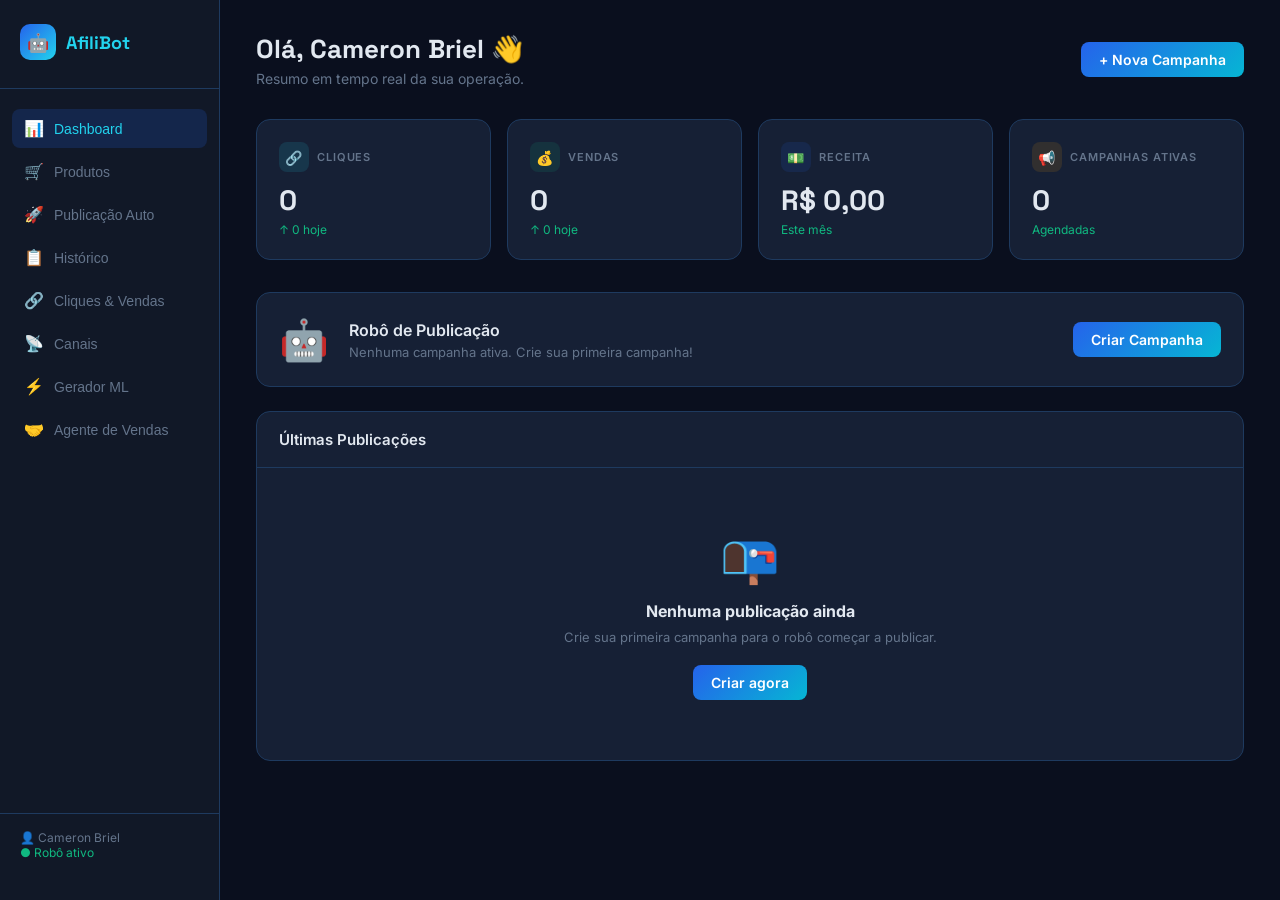
==== commit 8b75bc0d: "Adiciona módulo Agente de Vendas para captação e fechamento de contratos Novo mini-CRM no painel: ca" ====
--- a/index.html
+++ b/index.html
@@ -1,1245 +1,1692 @@
-<!DOCTYPE html>
-<html lang="pt-BR">
-<head>
-<meta charset="UTF-8">
-<meta name="viewport" content="width=device-width, initial-scale=1.0">
-<title>AfiliBot — Publicação Automática</title>
-<style>
-  @import url('https://fonts.googleapis.com/css2?family=Inter:wght@400;500;600;700&family=Space+Grotesk:wght@500;700&display=swap');
-
-  *, *::before, *::after { box-sizing: border-box; margin: 0; padding: 0; }
-
-  :root {
-    --bg:       #0a0f1e;
-    --surface:  #111827;
-    --card:     #162035;
-    --border:   #1e3a5f;
-    --blue:     #2563eb;
-    --cyan:     #22d3ee;
-    --cyan2:    #06b6d4;
-    --text:     #e2e8f0;
-    --muted:    #64748b;
-    --green:    #10b981;
-    --red:      #ef4444;
-    --yellow:   #f59e0b;
-  }
-
-  body {
-    background: var(--bg);
-    color: var(--text);
-    font-family: 'Inter', sans-serif;
-    min-height: 100vh;
-    display: flex;
-  }
-
-  /* ── SIDEBAR ── */
-  .sidebar {
-    width: 220px;
-    min-height: 100vh;
-    background: var(--surface);
-    border-right: 1px solid var(--border);
-    display: flex;
-    flex-direction: column;
-    padding: 24px 0;
-    position: fixed;
-    top: 0; left: 0;
-  }
-
-  .logo {
-    display: flex;
-    align-items: center;
-    gap: 10px;
-    padding: 0 20px 28px;
-    border-bottom: 1px solid var(--border);
-  }
-
-  .logo-icon {
-    width: 36px; height: 36px;
-    background: linear-gradient(135deg, var(--blue), var(--cyan));
-    border-radius: 10px;
-    display: flex; align-items: center; justify-content: center;
-    font-size: 18px;
-  }
-
-  .logo-text {
-    font-family: 'Space Grotesk', sans-serif;
-    font-size: 18px;
-    font-weight: 700;
-    color: var(--cyan);
-  }
-
-  nav { padding: 20px 12px; flex: 1; }
-
-  .nav-item {
-    display: flex;
-    align-items: center;
-    gap: 10px;
-    padding: 10px 12px;
-    border-radius: 8px;
-    cursor: pointer;
-    color: var(--muted);
-    font-size: 14px;
-    font-weight: 500;
-    transition: all .15s;
-    margin-bottom: 4px;
-    border: none;
-    background: none;
-    width: 100%;
-    text-align: left;
-  }
-
-  .nav-item:hover { background: var(--card); color: var(--text); }
-  .nav-item.active { background: rgba(37,99,235,.18); color: var(--cyan); }
-  .nav-item span.icon { font-size: 16px; }
-
-  .sidebar-footer {
-    padding: 16px 20px;
-    border-top: 1px solid var(--border);
-    font-size: 12px;
-    color: var(--muted);
-  }
-
-  /* ── MAIN ── */
-  .main {
-    margin-left: 220px;
-    flex: 1;
-    padding: 32px 36px;
-  }
-
-  .page { display: none; }
-  .page.active { display: block; }
-
-  /* ── TOPBAR ── */
-  .topbar {
-    display: flex;
-    align-items: center;
-    justify-content: space-between;
-    margin-bottom: 32px;
-  }
-
-  .page-title { font-family: 'Space Grotesk', sans-serif; font-size: 26px; font-weight: 700; }
-  .page-sub { font-size: 14px; color: var(--muted); margin-top: 4px; }
-
-  .btn {
-    padding: 9px 18px;
-    border-radius: 8px;
-    border: none;
-    cursor: pointer;
-    font-size: 14px;
-    font-weight: 600;
-    font-family: 'Inter', sans-serif;
-    transition: all .15s;
-  }
-
-  .btn-primary { background: var(--blue); color: #fff; }
-  .btn-primary:hover { background: #1d4ed8; }
-  .btn-cyan { background: linear-gradient(135deg, var(--blue), var(--cyan2)); color: #fff; }
-  .btn-cyan:hover { opacity: .9; }
-  .btn-ghost { background: var(--card); color: var(--text); border: 1px solid var(--border); }
-  .btn-ghost:hover { border-color: var(--cyan); color: var(--cyan); }
-  .btn-sm { padding: 6px 12px; font-size: 12px; }
-  .btn-danger { background: rgba(239,68,68,.15); color: var(--red); border: 1px solid rgba(239,68,68,.3); }
-
-  /* ── CARDS ── */
-  .cards-grid {
-    display: grid;
-    grid-template-columns: repeat(auto-fit, minmax(200px, 1fr));
-    gap: 16px;
-    margin-bottom: 32px;
-  }
-
-  .card {
-    background: var(--card);
-    border: 1px solid var(--border);
-    border-radius: 14px;
-    padding: 22px;
-  }
-
-  .card-label {
-    font-size: 11px;
-    font-weight: 600;
-    letter-spacing: .08em;
-    color: var(--muted);
-    text-transform: uppercase;
-    margin-bottom: 10px;
-    display: flex;
-    align-items: center;
-    gap: 8px;
-  }
-
-  .card-icon {
-    width: 30px; height: 30px;
-    border-radius: 8px;
-    display: flex; align-items: center; justify-content: center;
-    font-size: 14px;
-  }
-
-  .card-value { font-size: 28px; font-weight: 700; font-family: 'Space Grotesk', sans-serif; }
-  .card-change { font-size: 12px; color: var(--green); margin-top: 4px; }
-
-  /* ── TABLE ── */
-  .table-wrap {
-    background: var(--card);
-    border: 1px solid var(--border);
-    border-radius: 14px;
-    overflow: hidden;
-    margin-bottom: 24px;
-  }
-
-  .table-head {
-    padding: 18px 22px;
-    border-bottom: 1px solid var(--border);
-    display: flex;
-    align-items: center;
-    justify-content: space-between;
-  }
-
-  .table-title { font-weight: 600; font-size: 15px; }
-
-  table { width: 100%; border-collapse: collapse; }
-  th {
-    padding: 12px 22px;
-    text-align: left;
-    font-size: 11px;
-    font-weight: 600;
-    letter-spacing: .06em;
-    color: var(--muted);
-    text-transform: uppercase;
-    border-bottom: 1px solid var(--border);
-  }
-  td {
-    padding: 14px 22px;
-    font-size: 13px;
-    border-bottom: 1px solid rgba(30,58,95,.4);
-  }
-  tr:last-child td { border-bottom: none; }
-  tr:hover td { background: rgba(37,99,235,.05); }
-
-  /* ── STATUS BADGES ── */
-  .badge {
-    display: inline-flex;
-    align-items: center;
-    gap: 5px;
-    padding: 3px 10px;
-    border-radius: 20px;
-    font-size: 11px;
-    font-weight: 600;
-  }
-  .badge-green  { background: rgba(16,185,129,.12); color: var(--green); }
-  .badge-yellow { background: rgba(245,158,11,.12); color: var(--yellow); }
-  .badge-red    { background: rgba(239,68,68,.12);  color: var(--red); }
-  .badge-blue   { background: rgba(37,99,235,.15);  color: #60a5fa; }
-  .badge::before { content: '●'; font-size: 7px; }
-
-  /* ── MODAL ── */
-  .modal-overlay {
-    display: none;
-    position: fixed;
-    inset: 0;
-    background: rgba(0,0,0,.65);
-    z-index: 100;
-    align-items: center;
-    justify-content: center;
-  }
-  .modal-overlay.open { display: flex; }
-
-  .modal {
-    background: var(--surface);
-    border: 1px solid var(--border);
-    border-radius: 16px;
-    padding: 28px;
-    width: 520px;
-    max-width: 95vw;
-  }
-
-  .modal-title {
-    font-family: 'Space Grotesk', sans-serif;
-    font-size: 18px;
-    font-weight: 700;
-    margin-bottom: 20px;
-    display: flex;
-    align-items: center;
-    justify-content: space-between;
-  }
-
-  .modal-close {
-    background: none;
-    border: none;
-    color: var(--muted);
-    cursor: pointer;
-    font-size: 20px;
-    line-height: 1;
-  }
-
-  /* ── FORM ── */
-  .form-group { margin-bottom: 16px; }
-  label { display: block; font-size: 12px; font-weight: 600; color: var(--muted); margin-bottom: 6px; text-transform: uppercase; letter-spacing: .05em; }
-
-  input, select, textarea {
-    width: 100%;
-    background: var(--card);
-    border: 1px solid var(--border);
-    border-radius: 8px;
-    padding: 10px 14px;
-    color: var(--text);
-    font-size: 14px;
-    font-family: 'Inter', sans-serif;
-    outline: none;
-    transition: border-color .15s;
-  }
-  input:focus, select:focus, textarea:focus { border-color: var(--cyan); }
-  textarea { resize: vertical; min-height: 80px; }
-  select option { background: var(--surface); }
-
-  .form-row { display: grid; grid-template-columns: 1fr 1fr; gap: 12px; }
-  .modal-actions { display: flex; gap: 10px; justify-content: flex-end; margin-top: 20px; }
-
-  /* ── TOAST ── */
-  .toast {
-    position: fixed;
-    bottom: 28px; right: 28px;
-    background: var(--green);
-    color: #fff;
-    padding: 12px 20px;
-    border-radius: 10px;
-    font-size: 14px;
-    font-weight: 600;
-    z-index: 999;
-    transform: translateY(80px);
-    opacity: 0;
-    transition: all .3s;
-  }
-  .toast.show { transform: translateY(0); opacity: 1; }
-  .toast.error { background: var(--red); }
-
-  /* ── EMPTY STATE ── */
-  .empty {
-    text-align: center;
-    padding: 60px 20px;
-    color: var(--muted);
-  }
-  .empty-icon { font-size: 48px; margin-bottom: 14px; }
-  .empty h3 { font-size: 16px; color: var(--text); margin-bottom: 8px; }
-  .empty p { font-size: 13px; margin-bottom: 20px; }
-
-  /* ── CHANNEL CARDS ── */
-  .channels-grid { display: grid; grid-template-columns: repeat(auto-fill, minmax(240px, 1fr)); gap: 16px; }
-  .channel-card {
-    background: var(--card);
-    border: 1px solid var(--border);
-    border-radius: 14px;
-    padding: 22px;
-  }
-  .channel-card-top { display: flex; align-items: center; justify-content: space-between; margin-bottom: 14px; }
-  .channel-icon { font-size: 28px; }
-  .channel-name { font-weight: 600; font-size: 15px; margin-bottom: 4px; }
-  .channel-info { font-size: 12px; color: var(--muted); }
-  .channel-stats { display: flex; gap: 16px; margin-top: 14px; padding-top: 14px; border-top: 1px solid var(--border); }
-  .channel-stat-label { font-size: 11px; color: var(--muted); }
-  .channel-stat-value { font-size: 16px; font-weight: 700; }
-
-  /* ── PROGRESS BAR ── */
-  .progress-bar { height: 4px; background: var(--border); border-radius: 2px; margin-top: 8px; overflow: hidden; }
-  .progress-fill { height: 100%; background: linear-gradient(90deg, var(--blue), var(--cyan)); border-radius: 2px; }
-
-  /* ── ROBOT ANIMATION ── */
-  .robot-status {
-    background: var(--card);
-    border: 1px solid var(--border);
-    border-radius: 14px;
-    padding: 22px;
-    display: flex;
-    align-items: center;
-    gap: 20px;
-    margin-bottom: 24px;
-  }
-  .robot-emoji { font-size: 40px; animation: pulse 2s infinite; }
-  @keyframes pulse { 0%,100%{transform:scale(1)} 50%{transform:scale(1.08)} }
-  .robot-info h3 { font-size: 16px; font-weight: 600; margin-bottom: 4px; }
-  .robot-info p { font-size: 13px; color: var(--muted); }
-  .robot-actions { margin-left: auto; display: flex; gap: 10px; }
-
-  /* ── LINK STATS ── */
-  .link-row td:nth-child(3) { font-family: monospace; font-size: 12px; color: var(--cyan); }
-</style>
-</head>
-<body>
-
-<!-- SIDEBAR -->
-<aside class="sidebar">
-  <div class="logo">
-    <div class="logo-icon">🤖</div>
-    <span class="logo-text">AfiliBot</span>
-  </div>
-  <nav>
-    <button class="nav-item active" onclick="showPage('dashboard')">
-      <span class="icon">📊</span> Dashboard
-    </button>
-    <button class="nav-item" onclick="showPage('produtos')">
-      <span class="icon">🛒</span> Produtos
-    </button>
-    <button class="nav-item" onclick="showPage('publicacao')">
-      <span class="icon">🚀</span> Publicação Auto
-    </button>
-    <button class="nav-item" onclick="showPage('historico')">
-      <span class="icon">📋</span> Histórico
-    </button>
-    <button class="nav-item" onclick="showPage('cliques')">
-      <span class="icon">🔗</span> Cliques & Vendas
-    </button>
-    <button class="nav-item" onclick="showPage('canais')">
-      <span class="icon">📡</span> Canais
-    </button>
-    <button class="nav-item" onclick="showPage('gerador')">
-      <span class="icon">⚡</span> Gerador ML
-    </button>
-  </nav>
-  <div class="sidebar-footer">
-    👤 Cameron Briel<br>
-    <span style="color:var(--green);">● Robô ativo</span>
-  </div>
-</aside>
-
-<!-- MAIN -->
-<main class="main">
-
-  <!-- DASHBOARD -->
-  <div id="page-dashboard" class="page active">
-    <div class="topbar">
-      <div>
-        <div class="page-title">Olá, Cameron Briel 👋</div>
-        <div class="page-sub">Resumo em tempo real da sua operação.</div>
-      </div>
-      <button class="btn btn-cyan" onclick="showPage('publicacao')">+ Nova Campanha</button>
-    </div>
-
-    <div class="cards-grid">
-      <div class="card">
-        <div class="card-label"><div class="card-icon" style="background:rgba(34,211,238,.12)">🔗</div> Cliques</div>
-        <div class="card-value" id="stat-cliques">0</div>
-        <div class="card-change">↑ 0 hoje</div>
-      </div>
-      <div class="card">
-        <div class="card-label"><div class="card-icon" style="background:rgba(16,185,129,.12)">💰</div> Vendas</div>
-        <div class="card-value" id="stat-vendas">0</div>
-        <div class="card-change">↑ 0 hoje</div>
-      </div>
-      <div class="card">
-        <div class="card-label"><div class="card-icon" style="background:rgba(37,99,235,.12)">💵</div> Receita</div>
-        <div class="card-value" id="stat-receita">R$ 0,00</div>
-        <div class="card-change">Este mês</div>
-      </div>
-      <div class="card">
-        <div class="card-label"><div class="card-icon" style="background:rgba(245,158,11,.12)">📢</div> Campanhas Ativas</div>
-        <div class="card-value" id="stat-campanhas">0</div>
-        <div class="card-change">Agendadas</div>
-      </div>
-    </div>
-
-    <div class="robot-status">
-      <div class="robot-emoji">🤖</div>
-      <div class="robot-info">
-        <h3>Robô de Publicação</h3>
-        <p id="robot-status-text">Nenhuma campanha ativa. Crie sua primeira campanha!</p>
-      </div>
-      <div class="robot-actions">
-        <button class="btn btn-cyan" onclick="showPage('publicacao')">Criar Campanha</button>
-      </div>
-    </div>
-
-    <div class="table-wrap">
-      <div class="table-head">
-        <span class="table-title">Últimas Publicações</span>
-      </div>
-      <div id="dash-publicacoes">
-        <div class="empty">
-          <div class="empty-icon">📭</div>
-          <h3>Nenhuma publicação ainda</h3>
-          <p>Crie sua primeira campanha para o robô começar a publicar.</p>
-          <button class="btn btn-cyan" onclick="showPage('publicacao')">Criar agora</button>
-        </div>
-      </div>
-    </div>
-  </div>
-
-  <!-- PRODUTOS -->
-  <div id="page-produtos" class="page">
-    <div class="topbar">
-      <div>
-        <div class="page-title">Produtos</div>
-        <div class="page-sub">Seus links de afiliado do Mercado Livre.</div>
-      </div>
-      <button class="btn btn-cyan" onclick="openModal('modal-produto')">+ Adicionar Produto</button>
-    </div>
-
-    <div class="table-wrap">
-      <div class="table-head">
-        <span class="table-title">Meus Produtos</span>
-        <span id="produtos-count" style="font-size:13px;color:var(--muted)">0 produtos</span>
-      </div>
-      <div id="produtos-lista">
-        <div class="empty">
-          <div class="empty-icon">🛒</div>
-          <h3>Nenhum produto cadastrado</h3>
-          <p>Adicione o link de afiliado do Mercado Livre para o robô publicar.</p>
-          <button class="btn btn-cyan" onclick="openModal('modal-produto')">Adicionar produto</button>
-        </div>
-      </div>
-    </div>
-  </div>
-
-  <!-- PUBLICAÇÃO AUTO -->
-  <div id="page-publicacao" class="page">
-    <div class="topbar">
-      <div>
-        <div class="page-title">Publicação Automática 🚀</div>
-        <div class="page-sub">Agende o robô para publicar seus anúncios automaticamente.</div>
-      </div>
-      <button class="btn btn-cyan" onclick="openModal('modal-campanha')">+ Nova Campanha</button>
-    </div>
-
-    <div class="table-wrap">
-      <div class="table-head">
-        <span class="table-title">Campanhas Agendadas</span>
-        <span id="campanhas-count" style="font-size:13px;color:var(--muted)">0 campanhas</span>
-      </div>
-      <div id="campanhas-lista">
-        <div class="empty">
-          <div class="empty-icon">⏰</div>
-          <h3>Nenhuma campanha agendada</h3>
-          <p>Crie uma campanha e o robô publica no horário certo, todo dia.</p>
-          <button class="btn btn-cyan" onclick="openModal('modal-campanha')">Criar campanha</button>
-        </div>
-      </div>
-    </div>
-  </div>
-
-  <!-- HISTÓRICO -->
-  <div id="page-historico" class="page">
-    <div class="topbar">
-      <div>
-        <div class="page-title">Histórico de Publicações</div>
-        <div class="page-sub">Tudo que o robô publicou.</div>
-      </div>
-      <button class="btn btn-ghost" onclick="clearHistorico()">Limpar histórico</button>
-    </div>
-
-    <div class="table-wrap">
-      <table>
-        <thead>
-          <tr>
-            <th>Produto</th>
-            <th>Canal</th>
-            <th>Data/Hora</th>
-            <th>Status</th>
-            <th>Cliques</th>
-          </tr>
-        </thead>
-        <tbody id="historico-body">
-          <tr><td colspan="5"><div class="empty"><div class="empty-icon">📋</div><h3>Histórico vazio</h3><p>As publicações do robô aparecerão aqui.</p></div></td></tr>
-        </tbody>
-      </table>
-    </div>
-  </div>
-
-  <!-- CLIQUES & VENDAS -->
-  <div id="page-cliques" class="page">
-    <div class="topbar">
-      <div>
-        <div class="page-title">Cliques & Vendas</div>
-        <div class="page-sub">Rastreamento dos seus links de afiliado.</div>
-      </div>
-    </div>
-
-    <div class="cards-grid">
-      <div class="card">
-        <div class="card-label">Total de Cliques</div>
-        <div class="card-value" id="c-cliques">0</div>
-      </div>
-      <div class="card">
-        <div class="card-label">Conversões</div>
-        <div class="card-value" id="c-vendas">0</div>
-      </div>
-      <div class="card">
-        <div class="card-label">Taxa de Conversão</div>
-        <div class="card-value" id="c-taxa">0%</div>
-      </div>
-      <div class="card">
-        <div class="card-label">Receita Total</div>
-        <div class="card-value" id="c-receita">R$ 0,00</div>
-      </div>
-    </div>
-
-    <div class="table-wrap">
-      <div class="table-head"><span class="table-title">Rastreamento por Link</span></div>
-      <table>
-        <thead>
-          <tr>
-            <th>Produto</th>
-            <th>Link Afiliado</th>
-            <th>Cliques</th>
-            <th>Vendas</th>
-            <th>Comissão</th>
-          </tr>
-        </thead>
-        <tbody id="cliques-body">
-          <tr><td colspan="5"><div class="empty"><div class="empty-icon">🔗</div><h3>Nenhum clique ainda</h3><p>Os cliques nos seus links aparecerão aqui quando o robô começar a publicar.</p></div></td></tr>
-        </tbody>
-      </table>
-    </div>
-  </div>
-
-  <!-- CANAIS -->
-  <div id="page-canais" class="page">
-    <div class="topbar">
-      <div>
-        <div class="page-title">Canais Conectados</div>
-        <div class="page-sub">Onde o robô publica seus anúncios.</div>
-      </div>
-      <button class="btn btn-cyan" onclick="openModal('modal-canal')">+ Conectar Canal</button>
-    </div>
-
-    <div id="canais-grid" class="channels-grid">
-      <!-- Canais aparecem aqui -->
-      <div class="channel-card" style="border-style:dashed;cursor:pointer;text-align:center;padding:40px 22px;" onclick="openModal('modal-canal')">
-        <div style="font-size:32px;margin-bottom:10px">➕</div>
-        <div style="font-weight:600;margin-bottom:4px">Conectar Canal</div>
-        <div style="font-size:12px;color:var(--muted)">Telegram, WhatsApp, Facebook</div>
-      </div>
-    </div>
-
-    <div style="margin-top:32px">
-      <div class="table-wrap">
-        <div class="table-head"><span class="table-title">Integrações Disponíveis</span></div>
-        <table>
-          <thead><tr><th>Plataforma</th><th>Status</th><th>Notas</th></tr></thead>
-          <tbody>
-            <tr>
-              <td>📱 Telegram Bot API</td>
-              <td><span class="badge badge-green">Disponível</span></td>
-              <td style="font-size:12px;color:var(--muted)">Gratuito — recomendado para começar</td>
-            </tr>
-            <tr>
-              <td>💬 WhatsApp Business API</td>
-              <td><span class="badge badge-yellow">Em breve</span></td>
-              <td style="font-size:12px;color:var(--muted)">Requer conta Meta Business verificada</td>
-            </tr>
-            <tr>
-              <td>👥 Facebook Groups API</td>
-              <td><span class="badge badge-yellow">Em breve</span></td>
-              <td style="font-size:12px;color:var(--muted)">Requer app Meta aprovado</td>
-            </tr>
-          </tbody>
-        </table>
-      </div>
-    </div>
-  </div>
-
-
-  <!-- GERADOR ML -->
-  <div id="page-gerador" class="page">
-    <div class="topbar">
-      <div>
-        <div class="page-title">⚡ Gerador de Links ML</div>
-        <div class="page-sub">Cole o link de qualquer produto e gere seu link de afiliado automaticamente.</div>
-      </div>
-    </div>
-    <div class="card" style="margin-bottom:24px">
-      <div class="card-label">🏷️ Sua Etiqueta de Afiliado</div>
-      <div style="display:flex;gap:12px;margin-top:10px;align-items:center">
-        <input id="etiqueta-ml" type="text" value="camerondesign" style="max-width:260px" placeholder="sua-etiqueta">
-        <button class="btn btn-ghost" onclick="salvarEtiqueta()">Salvar</button>
-        <span id="etiqueta-ok" style="font-size:13px;color:var(--green);display:none">✅ Salvo!</span>
-      </div>
-      <div style="font-size:12px;color:var(--muted);margin-top:8px">Esta etiqueta rastreia suas comissões no ML Afiliados.</div>
-    </div>
-    <div class="card" style="margin-bottom:24px">
-      <div class="card-label" style="margin-bottom:14px">🔗 Gerar Link de Afiliado</div>
-      <div class="form-group">
-        <label>Link do Produto (Mercado Livre)</label>
-        <div style="display:flex;gap:10px">
-          <input id="ml-link-input" type="url" placeholder="Cole aqui o link do produto do ML...">
-          <button class="btn btn-cyan" onclick="gerarLink()" style="white-space:nowrap">Gerar Link</button>
-        </div>
-      </div>
-      <div id="link-resultado" style="display:none">
-        <div style="background:rgba(34,211,238,.06);border:1px solid rgba(34,211,238,.2);border-radius:10px;padding:16px;margin-top:8px">
-          <div style="font-size:11px;color:var(--muted);margin-bottom:8px;text-transform:uppercase;letter-spacing:.05em">Seu link de afiliado gerado</div>
-          <div style="display:flex;gap:10px;align-items:center">
-            <input id="link-gerado" type="text" readonly style="font-size:12px;font-family:monospace;color:var(--cyan);background:var(--bg)">
-            <button class="btn btn-ghost btn-sm" onclick="copiarLink()">📋 Copiar</button>
-          </div>
-          <div style="margin-top:12px;display:flex;gap:10px">
-            <button class="btn btn-cyan btn-sm" onclick="adicionarProdutoML()">+ Adicionar ao AfiliBot</button>
-            <button class="btn btn-ghost btn-sm" onclick="limparGerador()">Limpar</button>
-          </div>
-        </div>
-      </div>
-    </div>
-    <div class="table-wrap">
-      <div class="table-head">
-        <span class="table-title">Produtos Gerados</span>
-        <span id="gerados-count" style="font-size:13px;color:var(--muted)">0 produtos</span>
-      </div>
-      <div id="gerados-lista">
-        <div class="empty"><div class="empty-icon">⚡</div><h3>Nenhum link gerado ainda</h3><p>Cole um link do ML acima para começar.</p></div>
-      </div>
-    </div>
-  </div>
-
-</main>
-
-<!-- ── MODAIS ── -->
-
-<!-- Modal Produto -->
-<div id="modal-produto" class="modal-overlay">
-  <div class="modal">
-    <div class="modal-title">
-      🛒 Adicionar Produto
-      <button class="modal-close" onclick="closeModal('modal-produto')">✕</button>
-    </div>
-    <div class="form-group">
-      <label>Nome do Produto</label>
-      <input id="p-nome" type="text" placeholder="Ex: Tênis Nike Air Max">
-    </div>
-    <div class="form-group">
-      <label>Link de Afiliado (Mercado Livre)</label>
-      <input id="p-link" type="url" placeholder="https://mercadolivre.com.br/...">
-    </div>
-    <div class="form-row">
-      <div class="form-group">
-        <label>Preço do Produto</label>
-        <input id="p-preco" type="text" placeholder="R$ 0,00">
-      </div>
-      <div class="form-group">
-        <label>% Comissão</label>
-        <input id="p-comissao" type="number" placeholder="5" min="1" max="100">
-      </div>
-    </div>
-    <div class="form-group">
-      <label>Texto do Anúncio</label>
-      <textarea id="p-anuncio" placeholder="Ex: 🔥 OFERTA IMPERDÍVEL! Tênis Nike Air Max com 40% OFF! Só hoje no Mercado Livre. Clique e garanta o seu 👇"></textarea>
-    </div>
-    <div class="modal-actions">
-      <button class="btn btn-ghost" onclick="closeModal('modal-produto')">Cancelar</button>
-      <button class="btn btn-cyan" onclick="salvarProduto()">Salvar Produto</button>
-    </div>
-  </div>
-</div>
-
-<!-- Modal Campanha -->
-<div id="modal-campanha" class="modal-overlay">
-  <div class="modal">
-    <div class="modal-title">
-      🚀 Nova Campanha
-      <button class="modal-close" onclick="closeModal('modal-campanha')">✕</button>
-    </div>
-    <div class="form-group">
-      <label>Produto</label>
-      <select id="c-produto">
-        <option value="">Selecione um produto...</option>
-      </select>
-    </div>
-    <div class="form-group">
-      <label>Canal de Publicação</label>
-      <select id="c-canal">
-        <option value="">Selecione um canal...</option>
-      </select>
-    </div>
-    <div class="form-row">
-      <div class="form-group">
-        <label>Data de Início</label>
-        <input id="c-data" type="date">
-      </div>
-      <div class="form-group">
-        <label>Horário</label>
-        <input id="c-hora" type="time" value="09:00">
-      </div>
-    </div>
-    <div class="form-group">
-      <label>Frequência</label>
-      <select id="c-freq">
-        <option value="diario">Todo dia</option>
-        <option value="2x">2x por dia</option>
-        <option value="semanal">Semanal</option>
-        <option value="unico">Apenas uma vez</option>
-      </select>
-    </div>
-    <div class="modal-actions">
-      <button class="btn btn-ghost" onclick="closeModal('modal-campanha')">Cancelar</button>
-      <button class="btn btn-cyan" onclick="salvarCampanha()">Agendar Robô</button>
-    </div>
-  </div>
-</div>
-
-<!-- Modal Canal -->
-<div id="modal-canal" class="modal-overlay">
-  <div class="modal">
-    <div class="modal-title">
-      📡 Conectar Canal
-      <button class="modal-close" onclick="closeModal('modal-canal')">✕</button>
-    </div>
-    <div class="form-group">
-      <label>Plataforma</label>
-      <select id="canal-tipo">
-        <option value="telegram">📱 Telegram</option>
-        <option value="whatsapp" disabled>💬 WhatsApp (em breve)</option>
-        <option value="facebook" disabled>👥 Facebook (em breve)</option>
-      </select>
-    </div>
-    <div class="form-group">
-      <label>Nome do Canal / Grupo</label>
-      <input id="canal-nome" type="text" placeholder="Ex: Ofertas do Dia">
-    </div>
-    <div class="form-group">
-      <label>Token do Bot Telegram</label>
-      <input id="canal-token" type="text" placeholder="Cole o token do @BotFather aqui">
-    </div>
-    <div class="form-group">
-      <label>Chat ID</label>
-      <input id="canal-chatid" type="text" placeholder="Ex: -100123456789">
-    </div>
-    <div style="background:rgba(34,211,238,.06);border:1px solid rgba(34,211,238,.2);border-radius:8px;padding:12px;font-size:12px;color:var(--muted);margin-bottom:16px;">
-      💡 <strong style="color:var(--cyan)">Como obter:</strong> Crie um bot no @BotFather no Telegram e cole o token aqui. O chat ID é o ID do seu canal ou grupo.
-    </div>
-    <div class="modal-actions">
-      <button class="btn btn-ghost" onclick="closeModal('modal-canal')">Cancelar</button>
-      <button class="btn btn-cyan" onclick="salvarCanal()">Conectar</button>
-    </div>
-  </div>
-</div>
-
-<!-- Toast -->
-<div id="toast" class="toast"></div>
-
-<script>
-// ── STATE ──
-let state = {
-  produtos: [],
-  campanhas: [],
-  canais: [],
-  historico: [],
-  cliques: 0,
-  vendas: 0,
-  receita: 0
-};
-
-// ── NAVIGATION ──
-function showPage(id) {
-  document.querySelectorAll('.page').forEach(p => p.classList.remove('active'));
-  document.querySelectorAll('.nav-item').forEach(n => n.classList.remove('active'));
-  document.getElementById('page-' + id).classList.add('active');
-  event.currentTarget && event.currentTarget.classList.add('active');
-  // fix active nav
-  document.querySelectorAll('.nav-item').forEach(btn => {
-    if (btn.getAttribute('onclick') && btn.getAttribute('onclick').includes(id)) {
-      btn.classList.add('active');
-    }
-  });
-  if (id === 'cliques') renderCliques();
-}
-
-// ── MODAL ──
-function openModal(id) {
-  if (id === 'modal-campanha') populateCampanhaSelects();
-  document.getElementById(id).classList.add('open');
-}
-function closeModal(id) {
-  document.getElementById(id).classList.remove('open');
-}
-
-// ── TOAST ──
-function toast(msg, isError = false) {
-  const t = document.getElementById('toast');
-  t.textContent = msg;
-  t.className = 'toast' + (isError ? ' error' : '') + ' show';
-  setTimeout(() => t.classList.remove('show'), 3000);
-}
-
-// ── PRODUTO ──
-function salvarProduto() {
-  const nome = document.getElementById('p-nome').value.trim();
-  const link = document.getElementById('p-link').value.trim();
-  const preco = document.getElementById('p-preco').value.trim();
-  const comissao = document.getElementById('p-comissao').value.trim();
-  const anuncio = document.getElementById('p-anuncio').value.trim();
-
-  if (!nome || !link) return toast('Preencha nome e link!', true);
-
-  state.produtos.push({ id: Date.now(), nome, link, preco, comissao, anuncio, cliques: 0, vendas: 0 });
-  closeModal('modal-produto');
-  ['p-nome','p-link','p-preco','p-comissao','p-anuncio'].forEach(id => document.getElementById(id).value = '');
-  renderProdutos();
-  toast('✅ Produto adicionado!');
-}
-
-function renderProdutos() {
-  const el = document.getElementById('produtos-lista');
-  document.getElementById('produtos-count').textContent = state.produtos.length + ' produto(s)';
-
-  if (!state.produtos.length) {
-    el.innerHTML = `<div class="empty"><div class="empty-icon">🛒</div><h3>Nenhum produto cadastrado</h3><p>Adicione o link de afiliado do Mercado Livre para o robô publicar.</p><button class="btn btn-cyan" onclick="openModal('modal-produto')">Adicionar produto</button></div>`;
-    return;
-  }
-
-  el.innerHTML = `<table>
-    <thead><tr><th>Produto</th><th>Link</th><th>Preço</th><th>Comissão</th><th>Ações</th></tr></thead>
-    <tbody>${state.produtos.map(p => `
-      <tr>
-        <td><strong>${p.nome}</strong></td>
-        <td class="link-row"><a href="${p.link}" target="_blank" style="color:var(--cyan);font-size:12px;font-family:monospace">${p.link.substring(0,40)}...</a></td>
-        <td>${p.preco || '—'}</td>
-        <td>${p.comissao ? p.comissao + '%' : '—'}</td>
-        <td><button class="btn btn-danger btn-sm" onclick="deleteProduto(${p.id})">Remover</button></td>
-      </tr>`).join('')}
-    </tbody></table>`;
-}
-
-function deleteProduto(id) {
-  state.produtos = state.produtos.filter(p => p.id !== id);
-  renderProdutos();
-  toast('Produto removido.');
-}
-
-// ── CAMPANHA ──
-function populateCampanhaSelects() {
-  const ps = document.getElementById('c-produto');
-  ps.innerHTML = '<option value="">Selecione um produto...</option>' +
-    state.produtos.map(p => `<option value="${p.id}">${p.nome}</option>`).join('');
-
-  const cs = document.getElementById('c-canal');
-  cs.innerHTML = '<option value="">Selecione um canal...</option>' +
-    state.canais.map(c => `<option value="${c.id}">${c.plataforma_icon} ${c.nome}</option>`).join('');
-
-  // default date = today
-  const today = new Date().toISOString().split('T')[0];
-  document.getElementById('c-data').value = today;
-}
-
-function salvarCampanha() {
-  const pid = document.getElementById('c-produto').value;
-  const cid = document.getElementById('c-canal').value;
-  const data = document.getElementById('c-data').value;
-  const hora = document.getElementById('c-hora').value;
-  const freq = document.getElementById('c-freq').value;
-
-  if (!pid) return toast('Selecione um produto!', true);
-  if (!cid) return toast('Selecione um canal!', true);
-  if (!data || !hora) return toast('Defina data e horário!', true);
-
-  const produto = state.produtos.find(p => p.id == pid);
-  const canal = state.canais.find(c => c.id == cid);
-
-  const freqLabel = { diario: 'Todo dia', '2x': '2x por dia', semanal: 'Semanal', unico: 'Única vez' };
-
-  state.campanhas.push({
-    id: Date.now(),
-    produto: produto.nome,
-    canal: canal.nome,
-    canal_icon: canal.plataforma_icon,
-    data, hora, freq,
-    freqLabel: freqLabel[freq],
-    status: 'agendada',
-    link: produto.link
-  });
-
-  closeModal('modal-campanha');
-  renderCampanhas();
-  updateDashboard();
-  toast('🚀 Campanha agendada! O robô vai publicar automaticamente.');
-
-  // simulate auto-publish after 5s
-  if (freq === 'unico') {
-    setTimeout(() => simularPublicacao(state.campanhas[state.campanhas.length - 1]), 5000);
-  } else {
-    setTimeout(() => simularPublicacao(state.campanhas[state.campanhas.length - 1]), 5000);
-  }
-}
-
-function renderCampanhas() {
-  const el = document.getElementById('campanhas-lista');
-  document.getElementById('campanhas-count').textContent = state.campanhas.length + ' campanha(s)';
-
-  if (!state.campanhas.length) {
-    el.innerHTML = `<div class="empty"><div class="empty-icon">⏰</div><h3>Nenhuma campanha agendada</h3><p>Crie uma campanha e o robô publica no horário certo, todo dia.</p><button class="btn btn-cyan" onclick="openModal('modal-campanha')">Criar campanha</button></div>`;
-    return;
-  }
-
-  const statusBadge = {
-    agendada: '<span class="badge badge-yellow">Agendada</span>',
-    publicada: '<span class="badge badge-green">Publicada</span>',
-    falhou:    '<span class="badge badge-red">Falhou</span>'
-  };
-
-  el.innerHTML = `<table>
-    <thead><tr><th>Produto</th><th>Canal</th><th>Horário</th><th>Frequência</th><th>Status</th><th>Ações</th></tr></thead>
-    <tbody>${state.campanhas.map(c => `
-      <tr>
-        <td><strong>${c.produto}</strong></td>
-        <td>${c.canal_icon} ${c.canal}</td>
-        <td>${c.hora} — ${c.data}</td>
-        <td>${c.freqLabel}</td>
-        <td>${statusBadge[c.status]}</td>
-        <td><button class="btn btn-danger btn-sm" onclick="deleteCampanha(${c.id})">Remover</button></td>
-      </tr>`).join('')}
-    </tbody></table>`;
-}
-
-function deleteCampanha(id) {
-  state.campanhas = state.campanhas.filter(c => c.id !== id);
-  renderCampanhas();
-  updateDashboard();
-}
-
-// ── CANAL ──
-const plataformas = { telegram: { icon: '📱', nome: 'Telegram' }, whatsapp: { icon: '💬', nome: 'WhatsApp' }, facebook: { icon: '👥', nome: 'Facebook' } };
-
-function salvarCanal() {
-  const tipo = document.getElementById('canal-tipo').value;
-  const nome = document.getElementById('canal-nome').value.trim();
-  const token = document.getElementById('canal-token').value.trim();
-  const chatid = document.getElementById('canal-chatid').value.trim();
-
-  if (!nome || !token || !chatid) return toast('Preencha todos os campos!', true);
-
-  const pl = plataformas[tipo];
-  state.canais.push({ id: Date.now(), tipo, nome, token, chatid, plataforma_icon: pl.icon, plataforma: pl.nome, publicacoes: 0, cliques: 0 });
-  closeModal('modal-canal');
-  ['canal-nome','canal-token','canal-chatid'].forEach(id => document.getElementById(id).value = '');
-  renderCanais();
-  toast('✅ Canal conectado!');
-}
-
-function renderCanais() {
-  const grid = document.getElementById('canais-grid');
-  const addCard = `<div class="channel-card" style="border-style:dashed;cursor:pointer;text-align:center;padding:40px 22px;" onclick="openModal('modal-canal')"><div style="font-size:32px;margin-bottom:10px">➕</div><div style="font-weight:600;margin-bottom:4px">Conectar Canal</div><div style="font-size:12px;color:var(--muted)">Telegram, WhatsApp, Facebook</div></div>`;
-
-  grid.innerHTML = state.canais.map(c => `
-    <div class="channel-card">
-      <div class="channel-card-top">
-        <div class="channel-icon">${c.plataforma_icon}</div>
-        <span class="badge badge-green">Ativo</span>
-      </div>
-      <div class="channel-name">${c.nome}</div>
-      <div class="channel-info">${c.plataforma} • Chat ID: ${c.chatid.substring(0,12)}...</div>
-      <div class="channel-stats">
-        <div><div class="channel-stat-label">Publicações</div><div class="channel-stat-value">${c.publicacoes}</div></div>
-        <div><div class="channel-stat-label">Cliques</div><div class="channel-stat-value">${c.cliques}</div></div>
-      </div>
-    </div>`).join('') + addCard;
-}
-
-// ── SIMULAÇÃO DO ROBÔ ──
-function simularPublicacao(campanha) {
-  // Marca como publicada
-  const c = state.campanhas.find(x => x.id === campanha.id);
-  if (c) c.status = 'publicada';
-
-  // Adiciona ao histórico
-  const agora = new Date();
-  const cliquesSimulados = Math.floor(Math.random() * 15) + 1;
-  state.historico.unshift({
-    produto: campanha.produto,
-    canal: campanha.canal_icon + ' ' + campanha.canal,
-    dataHora: agora.toLocaleString('pt-BR'),
-    status: 'publicada',
-    cliques: cliquesSimulados
-  });
-
-  // Atualiza cliques globais
-  state.cliques += cliquesSimulados;
-  const vendaGerada = Math.random() > 0.7;
-  if (vendaGerada) {
-    state.vendas += 1;
-    state.receita += Math.random() * 50 + 10;
-  }
-
-  // Atualiza canal
-  const canal = state.canais.find(x => x.nome === campanha.canal);
-  if (canal) { canal.publicacoes++; canal.cliques += cliquesSimulados; }
-
-  renderCampanhas();
-  renderHistorico();
-  updateDashboard();
-  renderCanais();
-  toast('🤖 Robô publicou um anúncio! +' + cliquesSimulados + ' cliques gerados.');
-}
-
-// ── HISTÓRICO ──
-function renderHistorico() {
-  const body = document.getElementById('historico-body');
-  if (!state.historico.length) {
-    body.innerHTML = '<tr><td colspan="5"><div class="empty"><div class="empty-icon">📋</div><h3>Histórico vazio</h3><p>As publicações do robô aparecerão aqui.</p></div></td></tr>';
-    return;
-  }
-  const statusBadge = { publicada: '<span class="badge badge-green">Publicada</span>', falhou: '<span class="badge badge-red">Falhou</span>', agendada: '<span class="badge badge-yellow">Agendada</span>' };
-  body.innerHTML = state.historico.map(h => `
-    <tr>
-      <td><strong>${h.produto}</strong></td>
-      <td>${h.canal}</td>
-      <td style="font-size:12px;color:var(--muted)">${h.dataHora}</td>
-      <td>${statusBadge[h.status]}</td>
-      <td><strong style="color:var(--cyan)">${h.cliques}</strong></td>
-    </tr>`).join('');
-}
-
-function clearHistorico() {
-  state.historico = [];
-  renderHistorico();
-}
-
-// ── CLIQUES ──
-function renderCliques() {
-  document.getElementById('c-cliques').textContent = state.cliques;
-  document.getElementById('c-vendas').textContent = state.vendas;
-  document.getElementById('c-taxa').textContent = state.cliques ? ((state.vendas / state.cliques) * 100).toFixed(1) + '%' : '0%';
-  document.getElementById('c-receita').textContent = 'R$ ' + state.receita.toFixed(2).replace('.', ',');
-
-  const body = document.getElementById('cliques-body');
-  if (!state.produtos.length) {
-    body.innerHTML = '<tr><td colspan="5"><div class="empty"><div class="empty-icon">🔗</div><h3>Nenhum clique ainda</h3><p>Os cliques nos seus links aparecerão aqui quando o robô começar a publicar.</p></div></td></tr>';
-    return;
-  }
-  body.innerHTML = state.produtos.map(p => `
-    <tr>
-      <td><strong>${p.nome}</strong></td>
-      <td style="font-size:11px;font-family:monospace;color:var(--cyan)">${p.link.substring(0,35)}...</td>
-      <td>${p.cliques || 0}</td>
-      <td>${p.vendas || 0}</td>
-      <td>R$ ${((p.vendas || 0) * ((p.comissao || 5) / 100) * parseFloat((p.preco || '0').replace('R$','').replace(',','.')) || 0).toFixed(2)}</td>
-    </tr>`).join('');
-}
-
-// ── DASHBOARD ──
-function updateDashboard() {
-  document.getElementById('stat-cliques').textContent = state.cliques;
-  document.getElementById('stat-vendas').textContent = state.vendas;
-  document.getElementById('stat-receita').textContent = 'R$ ' + state.receita.toFixed(2).replace('.', ',');
-  document.getElementById('stat-campanhas').textContent = state.campanhas.filter(c => c.status === 'agendada').length;
-
-  const ativas = state.campanhas.filter(c => c.status === 'agendada').length;
-  document.getElementById('robot-status-text').textContent = ativas
-    ? `🟢 ${ativas} campanha(s) ativa(s) — publicando automaticamente!`
-    : 'Nenhuma campanha ativa. Crie sua primeira campanha!';
-
-  // últimas publicações no dash
-  const dp = document.getElementById('dash-publicacoes');
-  if (!state.historico.length) {
-    dp.innerHTML = `<div class="empty"><div class="empty-icon">📭</div><h3>Nenhuma publicação ainda</h3><p>Crie sua primeira campanha para o robô começar a publicar.</p><button class="btn btn-cyan" onclick="showPage('publicacao')">Criar agora</button></div>`;
-    return;
-  }
-  const statusBadge = { publicada: '<span class="badge badge-green">Publicada</span>', falhou: '<span class="badge badge-red">Falhou</span>' };
-  dp.innerHTML = `<table>
-    <thead><tr><th>Produto</th><th>Canal</th><th>Horário</th><th>Status</th><th>Cliques</th></tr></thead>
-    <tbody>${state.historico.slice(0,5).map(h => `
-      <tr>
-        <td><strong>${h.produto}</strong></td>
-        <td>${h.canal}</td>
-        <td style="font-size:12px;color:var(--muted)">${h.dataHora}</td>
-        <td>${statusBadge[h.status]}</td>
-        <td><strong style="color:var(--cyan)">${h.cliques}</strong></td>
-      </tr>`).join('')}
-    </tbody></table>`;
-}
-
-// ── CLICK OUTSIDE MODAL ──
-document.querySelectorAll('.modal-overlay').forEach(overlay => {
-  overlay.addEventListener('click', e => {
-    if (e.target === overlay) overlay.classList.remove('open');
-  });
-});
-
-
-// ── GERADOR ML ──
-let etiquetaML = "camerondesign";
-let produtosGerados = [];
-
-function salvarEtiqueta() {
-  etiquetaML = document.getElementById("etiqueta-ml").value.trim() || "camerondesign";
-  const ok = document.getElementById("etiqueta-ok");
-  ok.style.display = "inline";
-  setTimeout(() => ok.style.display = "none", 2000);
-}
-
-function gerarLink() {
-  const input = document.getElementById("ml-link-input").value.trim();
-  if (!input) return toast("Cole um link do ML primeiro!", true);
-  if (!input.includes("mercadolivre") && !input.includes("meli.la") && !input.includes("mercadopago")) {
-    return toast("Cole um link válido do Mercado Livre!", true);
-  }
-  let linkFinal = input;
-  try {
-    const url = new URL(input);
-    url.searchParams.set("matt_tool", etiquetaML);
-    url.searchParams.set("matt_word", etiquetaML);
-    url.searchParams.set("matt_source", "afilibot");
-    linkFinal = url.toString();
-  } catch(e) {
-    linkFinal = input + (input.includes("?") ? "&" : "?") + "matt_tool=" + etiquetaML;
-  }
-  document.getElementById("link-gerado").value = linkFinal;
-  document.getElementById("link-resultado").style.display = "block";
-  toast("✅ Link gerado com sua etiqueta!");
-}
-
-function copiarLink() {
-  const link = document.getElementById("link-gerado").value;
-  navigator.clipboard.writeText(link).then(() => toast("📋 Link copiado!"));
-}
-
-function limparGerador() {
-  document.getElementById("ml-link-input").value = "";
-  document.getElementById("link-resultado").style.display = "none";
-}
-
-function adicionarProdutoML() {
-  const link = document.getElementById("link-gerado").value;
-  const linkOriginal = document.getElementById("ml-link-input").value;
-  if (!link) return;
-  const nome = "Produto ML " + (produtosGerados.length + 1);
-  const prod = { id: Date.now(), nome, link, linkOriginal, etiqueta: etiquetaML, cliques: 0, vendas: 0, geradoEm: new Date().toLocaleString("pt-BR") };
-  produtosGerados.push(prod);
-  state.produtos.push({ id: prod.id, nome, link, preco: "", comissao: "5", anuncio: "🔥 OFERTA! " + nome + " no Mercado Livre. Clique e garanta o seu 👇\n" + link, cliques: 0, vendas: 0 });
-  renderProdutos();
-  renderGerados();
-  limparGerador();
-  toast("✅ Produto adicionado ao AfiliBot!");
-}
-
-function renderGerados() {
-  const el = document.getElementById("gerados-lista");
-  document.getElementById("gerados-count").textContent = produtosGerados.length + " produto(s)";
-  if (!produtosGerados.length) {
-    el.innerHTML = `<div class="empty"><div class="empty-icon">⚡</div><h3>Nenhum link gerado ainda</h3><p>Cole um link do ML acima para começar.</p></div>`;
-    return;
-  }
-  el.innerHTML = `<table>
-    <thead><tr><th>Produto</th><th>Link Afiliado</th><th>Etiqueta</th><th>Gerado em</th><th>Ações</th></tr></thead>
-    <tbody>${produtosGerados.map(p => `
-      <tr>
-        <td><strong>${p.nome}</strong></td>
-        <td style="font-size:11px;font-family:monospace;color:var(--cyan)">${p.link.substring(0,45)}...</td>
-        <td><span class="badge badge-blue">${p.etiqueta}</span></td>
-        <td style="font-size:12px;color:var(--muted)">${p.geradoEm}</td>
-        <td>
-          <button class="btn btn-ghost btn-sm" onclick="navigator.clipboard.writeText('${p.link}').then(()=>toast('Copiado!'))">📋</button>
-          <button class="btn btn-danger btn-sm" onclick="removerGerado(${p.id})">✕</button>
-        </td>
-      </tr>`).join("")}
-    </tbody></table>`;
-}
-
-function removerGerado(id) {
-  produtosGerados = produtosGerados.filter(p => p.id !== id);
-  state.produtos = state.produtos.filter(p => p.id !== id);
-  renderGerados();
-  renderProdutos();
-}
-
-// Init
-renderProdutos();
-renderCampanhas();
-renderCanais();
-</script>
-</body>
-</html>
+<!DOCTYPE html>
+<html lang="pt-BR">
+<head>
+<meta charset="UTF-8">
+<meta name="viewport" content="width=device-width, initial-scale=1.0">
+<title>AfiliBot — Publicação Automática</title>
+<style>
+  @import url('https://fonts.googleapis.com/css2?family=Inter:wght@400;500;600;700&family=Space+Grotesk:wght@500;700&display=swap');
+
+  *, *::before, *::after { box-sizing: border-box; margin: 0; padding: 0; }
+
+  :root {
+    --bg:       #0a0f1e;
+    --surface:  #111827;
+    --card:     #162035;
+    --border:   #1e3a5f;
+    --blue:     #2563eb;
+    --cyan:     #22d3ee;
+    --cyan2:    #06b6d4;
+    --text:     #e2e8f0;
+    --muted:    #64748b;
+    --green:    #10b981;
+    --red:      #ef4444;
+    --yellow:   #f59e0b;
+  }
+
+  body {
+    background: var(--bg);
+    color: var(--text);
+    font-family: 'Inter', sans-serif;
+    min-height: 100vh;
+    display: flex;
+  }
+
+  /* ── SIDEBAR ── */
+  .sidebar {
+    width: 220px;
+    min-height: 100vh;
+    background: var(--surface);
+    border-right: 1px solid var(--border);
+    display: flex;
+    flex-direction: column;
+    padding: 24px 0;
+    position: fixed;
+    top: 0; left: 0;
+  }
+
+  .logo {
+    display: flex;
+    align-items: center;
+    gap: 10px;
+    padding: 0 20px 28px;
+    border-bottom: 1px solid var(--border);
+  }
+
+  .logo-icon {
+    width: 36px; height: 36px;
+    background: linear-gradient(135deg, var(--blue), var(--cyan));
+    border-radius: 10px;
+    display: flex; align-items: center; justify-content: center;
+    font-size: 18px;
+  }
+
+  .logo-text {
+    font-family: 'Space Grotesk', sans-serif;
+    font-size: 18px;
+    font-weight: 700;
+    color: var(--cyan);
+  }
+
+  nav { padding: 20px 12px; flex: 1; }
+
+  .nav-item {
+    display: flex;
+    align-items: center;
+    gap: 10px;
+    padding: 10px 12px;
+    border-radius: 8px;
+    cursor: pointer;
+    color: var(--muted);
+    font-size: 14px;
+    font-weight: 500;
+    transition: all .15s;
+    margin-bottom: 4px;
+    border: none;
+    background: none;
+    width: 100%;
+    text-align: left;
+  }
+
+  .nav-item:hover { background: var(--card); color: var(--text); }
+  .nav-item.active { background: rgba(37,99,235,.18); color: var(--cyan); }
+  .nav-item span.icon { font-size: 16px; }
+
+  .sidebar-footer {
+    padding: 16px 20px;
+    border-top: 1px solid var(--border);
+    font-size: 12px;
+    color: var(--muted);
+  }
+
+  /* ── MAIN ── */
+  .main {
+    margin-left: 220px;
+    flex: 1;
+    padding: 32px 36px;
+  }
+
+  .page { display: none; }
+  .page.active { display: block; }
+
+  /* ── TOPBAR ── */
+  .topbar {
+    display: flex;
+    align-items: center;
+    justify-content: space-between;
+    margin-bottom: 32px;
+  }
+
+  .page-title { font-family: 'Space Grotesk', sans-serif; font-size: 26px; font-weight: 700; }
+  .page-sub { font-size: 14px; color: var(--muted); margin-top: 4px; }
+
+  .btn {
+    padding: 9px 18px;
+    border-radius: 8px;
+    border: none;
+    cursor: pointer;
+    font-size: 14px;
+    font-weight: 600;
+    font-family: 'Inter', sans-serif;
+    transition: all .15s;
+  }
+
+  .btn-primary { background: var(--blue); color: #fff; }
+  .btn-primary:hover { background: #1d4ed8; }
+  .btn-cyan { background: linear-gradient(135deg, var(--blue), var(--cyan2)); color: #fff; }
+  .btn-cyan:hover { opacity: .9; }
+  .btn-ghost { background: var(--card); color: var(--text); border: 1px solid var(--border); }
+  .btn-ghost:hover { border-color: var(--cyan); color: var(--cyan); }
+  .btn-sm { padding: 6px 12px; font-size: 12px; }
+  .btn-danger { background: rgba(239,68,68,.15); color: var(--red); border: 1px solid rgba(239,68,68,.3); }
+
+  /* ── CARDS ── */
+  .cards-grid {
+    display: grid;
+    grid-template-columns: repeat(auto-fit, minmax(200px, 1fr));
+    gap: 16px;
+    margin-bottom: 32px;
+  }
+
+  .card {
+    background: var(--card);
+    border: 1px solid var(--border);
+    border-radius: 14px;
+    padding: 22px;
+  }
+
+  .card-label {
+    font-size: 11px;
+    font-weight: 600;
+    letter-spacing: .08em;
+    color: var(--muted);
+    text-transform: uppercase;
+    margin-bottom: 10px;
+    display: flex;
+    align-items: center;
+    gap: 8px;
+  }
+
+  .card-icon {
+    width: 30px; height: 30px;
+    border-radius: 8px;
+    display: flex; align-items: center; justify-content: center;
+    font-size: 14px;
+  }
+
+  .card-value { font-size: 28px; font-weight: 700; font-family: 'Space Grotesk', sans-serif; }
+  .card-change { font-size: 12px; color: var(--green); margin-top: 4px; }
+
+  /* ── TABLE ── */
+  .table-wrap {
+    background: var(--card);
+    border: 1px solid var(--border);
+    border-radius: 14px;
+    overflow: hidden;
+    margin-bottom: 24px;
+  }
+
+  .table-head {
+    padding: 18px 22px;
+    border-bottom: 1px solid var(--border);
+    display: flex;
+    align-items: center;
+    justify-content: space-between;
+  }
+
+  .table-title { font-weight: 600; font-size: 15px; }
+
+  table { width: 100%; border-collapse: collapse; }
+  th {
+    padding: 12px 22px;
+    text-align: left;
+    font-size: 11px;
+    font-weight: 600;
+    letter-spacing: .06em;
+    color: var(--muted);
+    text-transform: uppercase;
+    border-bottom: 1px solid var(--border);
+  }
+  td {
+    padding: 14px 22px;
+    font-size: 13px;
+    border-bottom: 1px solid rgba(30,58,95,.4);
+  }
+  tr:last-child td { border-bottom: none; }
+  tr:hover td { background: rgba(37,99,235,.05); }
+
+  /* ── STATUS BADGES ── */
+  .badge {
+    display: inline-flex;
+    align-items: center;
+    gap: 5px;
+    padding: 3px 10px;
+    border-radius: 20px;
+    font-size: 11px;
+    font-weight: 600;
+  }
+  .badge-green  { background: rgba(16,185,129,.12); color: var(--green); }
+  .badge-yellow { background: rgba(245,158,11,.12); color: var(--yellow); }
+  .badge-red    { background: rgba(239,68,68,.12);  color: var(--red); }
+  .badge-blue   { background: rgba(37,99,235,.15);  color: #60a5fa; }
+  .badge::before { content: '●'; font-size: 7px; }
+
+  /* ── MODAL ── */
+  .modal-overlay {
+    display: none;
+    position: fixed;
+    inset: 0;
+    background: rgba(0,0,0,.65);
+    z-index: 100;
+    align-items: center;
+    justify-content: center;
+  }
+  .modal-overlay.open { display: flex; }
+
+  .modal {
+    background: var(--surface);
+    border: 1px solid var(--border);
+    border-radius: 16px;
+    padding: 28px;
+    width: 520px;
+    max-width: 95vw;
+  }
+
+  .modal-title {
+    font-family: 'Space Grotesk', sans-serif;
+    font-size: 18px;
+    font-weight: 700;
+    margin-bottom: 20px;
+    display: flex;
+    align-items: center;
+    justify-content: space-between;
+  }
+
+  .modal-close {
+    background: none;
+    border: none;
+    color: var(--muted);
+    cursor: pointer;
+    font-size: 20px;
+    line-height: 1;
+  }
+
+  /* ── FORM ── */
+  .form-group { margin-bottom: 16px; }
+  label { display: block; font-size: 12px; font-weight: 600; color: var(--muted); margin-bottom: 6px; text-transform: uppercase; letter-spacing: .05em; }
+
+  input, select, textarea {
+    width: 100%;
+    background: var(--card);
+    border: 1px solid var(--border);
+    border-radius: 8px;
+    padding: 10px 14px;
+    color: var(--text);
+    font-size: 14px;
+    font-family: 'Inter', sans-serif;
+    outline: none;
+    transition: border-color .15s;
+  }
+  input:focus, select:focus, textarea:focus { border-color: var(--cyan); }
+  textarea { resize: vertical; min-height: 80px; }
+  select option { background: var(--surface); }
+
+  .form-row { display: grid; grid-template-columns: 1fr 1fr; gap: 12px; }
+  .modal-actions { display: flex; gap: 10px; justify-content: flex-end; margin-top: 20px; }
+
+  /* ── TOAST ── */
+  .toast {
+    position: fixed;
+    bottom: 28px; right: 28px;
+    background: var(--green);
+    color: #fff;
+    padding: 12px 20px;
+    border-radius: 10px;
+    font-size: 14px;
+    font-weight: 600;
+    z-index: 999;
+    transform: translateY(80px);
+    opacity: 0;
+    transition: all .3s;
+  }
+  .toast.show { transform: translateY(0); opacity: 1; }
+  .toast.error { background: var(--red); }
+
+  /* ── EMPTY STATE ── */
+  .empty {
+    text-align: center;
+    padding: 60px 20px;
+    color: var(--muted);
+  }
+  .empty-icon { font-size: 48px; margin-bottom: 14px; }
+  .empty h3 { font-size: 16px; color: var(--text); margin-bottom: 8px; }
+  .empty p { font-size: 13px; margin-bottom: 20px; }
+
+  /* ── CHANNEL CARDS ── */
+  .channels-grid { display: grid; grid-template-columns: repeat(auto-fill, minmax(240px, 1fr)); gap: 16px; }
+  .channel-card {
+    background: var(--card);
+    border: 1px solid var(--border);
+    border-radius: 14px;
+    padding: 22px;
+  }
+  .channel-card-top { display: flex; align-items: center; justify-content: space-between; margin-bottom: 14px; }
+  .channel-icon { font-size: 28px; }
+  .channel-name { font-weight: 600; font-size: 15px; margin-bottom: 4px; }
+  .channel-info { font-size: 12px; color: var(--muted); }
+  .channel-stats { display: flex; gap: 16px; margin-top: 14px; padding-top: 14px; border-top: 1px solid var(--border); }
+  .channel-stat-label { font-size: 11px; color: var(--muted); }
+  .channel-stat-value { font-size: 16px; font-weight: 700; }
+
+  /* ── PROGRESS BAR ── */
+  .progress-bar { height: 4px; background: var(--border); border-radius: 2px; margin-top: 8px; overflow: hidden; }
+  .progress-fill { height: 100%; background: linear-gradient(90deg, var(--blue), var(--cyan)); border-radius: 2px; }
+
+  /* ── ROBOT ANIMATION ── */
+  .robot-status {
+    background: var(--card);
+    border: 1px solid var(--border);
+    border-radius: 14px;
+    padding: 22px;
+    display: flex;
+    align-items: center;
+    gap: 20px;
+    margin-bottom: 24px;
+  }
+  .robot-emoji { font-size: 40px; animation: pulse 2s infinite; }
+  @keyframes pulse { 0%,100%{transform:scale(1)} 50%{transform:scale(1.08)} }
+  .robot-info h3 { font-size: 16px; font-weight: 600; margin-bottom: 4px; }
+  .robot-info p { font-size: 13px; color: var(--muted); }
+  .robot-actions { margin-left: auto; display: flex; gap: 10px; }
+
+  /* ── LINK STATS ── */
+  .link-row td:nth-child(3) { font-family: monospace; font-size: 12px; color: var(--cyan); }
+</style>
+</head>
+<body>
+
+<!-- SIDEBAR -->
+<aside class="sidebar">
+  <div class="logo">
+    <div class="logo-icon">🤖</div>
+    <span class="logo-text">AfiliBot</span>
+  </div>
+  <nav>
+    <button class="nav-item active" onclick="showPage('dashboard')">
+      <span class="icon">📊</span> Dashboard
+    </button>
+    <button class="nav-item" onclick="showPage('produtos')">
+      <span class="icon">🛒</span> Produtos
+    </button>
+    <button class="nav-item" onclick="showPage('publicacao')">
+      <span class="icon">🚀</span> Publicação Auto
+    </button>
+    <button class="nav-item" onclick="showPage('historico')">
+      <span class="icon">📋</span> Histórico
+    </button>
+    <button class="nav-item" onclick="showPage('cliques')">
+      <span class="icon">🔗</span> Cliques & Vendas
+    </button>
+    <button class="nav-item" onclick="showPage('canais')">
+      <span class="icon">📡</span> Canais
+    </button>
+    <button class="nav-item" onclick="showPage('gerador')">
+      <span class="icon">⚡</span> Gerador ML
+    </button>
+    <button class="nav-item" onclick="showPage('vendas')">
+      <span class="icon">🤝</span> Agente de Vendas
+    </button>
+  </nav>
+  <div class="sidebar-footer">
+    👤 Cameron Briel<br>
+    <span style="color:var(--green);">● Robô ativo</span>
+  </div>
+</aside>
+
+<!-- MAIN -->
+<main class="main">
+
+  <!-- DASHBOARD -->
+  <div id="page-dashboard" class="page active">
+    <div class="topbar">
+      <div>
+        <div class="page-title">Olá, Cameron Briel 👋</div>
+        <div class="page-sub">Resumo em tempo real da sua operação.</div>
+      </div>
+      <button class="btn btn-cyan" onclick="showPage('publicacao')">+ Nova Campanha</button>
+    </div>
+
+    <div class="cards-grid">
+      <div class="card">
+        <div class="card-label"><div class="card-icon" style="background:rgba(34,211,238,.12)">🔗</div> Cliques</div>
+        <div class="card-value" id="stat-cliques">0</div>
+        <div class="card-change">↑ 0 hoje</div>
+      </div>
+      <div class="card">
+        <div class="card-label"><div class="card-icon" style="background:rgba(16,185,129,.12)">💰</div> Vendas</div>
+        <div class="card-value" id="stat-vendas">0</div>
+        <div class="card-change">↑ 0 hoje</div>
+      </div>
+      <div class="card">
+        <div class="card-label"><div class="card-icon" style="background:rgba(37,99,235,.12)">💵</div> Receita</div>
+        <div class="card-value" id="stat-receita">R$ 0,00</div>
+        <div class="card-change">Este mês</div>
+      </div>
+      <div class="card">
+        <div class="card-label"><div class="card-icon" style="background:rgba(245,158,11,.12)">📢</div> Campanhas Ativas</div>
+        <div class="card-value" id="stat-campanhas">0</div>
+        <div class="card-change">Agendadas</div>
+      </div>
+    </div>
+
+    <div class="robot-status">
+      <div class="robot-emoji">🤖</div>
+      <div class="robot-info">
+        <h3>Robô de Publicação</h3>
+        <p id="robot-status-text">Nenhuma campanha ativa. Crie sua primeira campanha!</p>
+      </div>
+      <div class="robot-actions">
+        <button class="btn btn-cyan" onclick="showPage('publicacao')">Criar Campanha</button>
+      </div>
+    </div>
+
+    <div class="table-wrap">
+      <div class="table-head">
+        <span class="table-title">Últimas Publicações</span>
+      </div>
+      <div id="dash-publicacoes">
+        <div class="empty">
+          <div class="empty-icon">📭</div>
+          <h3>Nenhuma publicação ainda</h3>
+          <p>Crie sua primeira campanha para o robô começar a publicar.</p>
+          <button class="btn btn-cyan" onclick="showPage('publicacao')">Criar agora</button>
+        </div>
+      </div>
+    </div>
+  </div>
+
+  <!-- PRODUTOS -->
+  <div id="page-produtos" class="page">
+    <div class="topbar">
+      <div>
+        <div class="page-title">Produtos</div>
+        <div class="page-sub">Seus links de afiliado do Mercado Livre.</div>
+      </div>
+      <button class="btn btn-cyan" onclick="openModal('modal-produto')">+ Adicionar Produto</button>
+    </div>
+
+    <div class="table-wrap">
+      <div class="table-head">
+        <span class="table-title">Meus Produtos</span>
+        <span id="produtos-count" style="font-size:13px;color:var(--muted)">0 produtos</span>
+      </div>
+      <div id="produtos-lista">
+        <div class="empty">
+          <div class="empty-icon">🛒</div>
+          <h3>Nenhum produto cadastrado</h3>
+          <p>Adicione o link de afiliado do Mercado Livre para o robô publicar.</p>
+          <button class="btn btn-cyan" onclick="openModal('modal-produto')">Adicionar produto</button>
+        </div>
+      </div>
+    </div>
+  </div>
+
+  <!-- PUBLICAÇÃO AUTO -->
+  <div id="page-publicacao" class="page">
+    <div class="topbar">
+      <div>
+        <div class="page-title">Publicação Automática 🚀</div>
+        <div class="page-sub">Agende o robô para publicar seus anúncios automaticamente.</div>
+      </div>
+      <button class="btn btn-cyan" onclick="openModal('modal-campanha')">+ Nova Campanha</button>
+    </div>
+
+    <div class="table-wrap">
+      <div class="table-head">
+        <span class="table-title">Campanhas Agendadas</span>
+        <span id="campanhas-count" style="font-size:13px;color:var(--muted)">0 campanhas</span>
+      </div>
+      <div id="campanhas-lista">
+        <div class="empty">
+          <div class="empty-icon">⏰</div>
+          <h3>Nenhuma campanha agendada</h3>
+          <p>Crie uma campanha e o robô publica no horário certo, todo dia.</p>
+          <button class="btn btn-cyan" onclick="openModal('modal-campanha')">Criar campanha</button>
+        </div>
+      </div>
+    </div>
+  </div>
+
+  <!-- HISTÓRICO -->
+  <div id="page-historico" class="page">
+    <div class="topbar">
+      <div>
+        <div class="page-title">Histórico de Publicações</div>
+        <div class="page-sub">Tudo que o robô publicou.</div>
+      </div>
+      <button class="btn btn-ghost" onclick="clearHistorico()">Limpar histórico</button>
+    </div>
+
+    <div class="table-wrap">
+      <table>
+        <thead>
+          <tr>
+            <th>Produto</th>
+            <th>Canal</th>
+            <th>Data/Hora</th>
+            <th>Status</th>
+            <th>Cliques</th>
+          </tr>
+        </thead>
+        <tbody id="historico-body">
+          <tr><td colspan="5"><div class="empty"><div class="empty-icon">📋</div><h3>Histórico vazio</h3><p>As publicações do robô aparecerão aqui.</p></div></td></tr>
+        </tbody>
+      </table>
+    </div>
+  </div>
+
+  <!-- CLIQUES & VENDAS -->
+  <div id="page-cliques" class="page">
+    <div class="topbar">
+      <div>
+        <div class="page-title">Cliques & Vendas</div>
+        <div class="page-sub">Rastreamento dos seus links de afiliado.</div>
+      </div>
+    </div>
+
+    <div class="cards-grid">
+      <div class="card">
+        <div class="card-label">Total de Cliques</div>
+        <div class="card-value" id="c-cliques">0</div>
+      </div>
+      <div class="card">
+        <div class="card-label">Conversões</div>
+        <div class="card-value" id="c-vendas">0</div>
+      </div>
+      <div class="card">
+        <div class="card-label">Taxa de Conversão</div>
+        <div class="card-value" id="c-taxa">0%</div>
+      </div>
+      <div class="card">
+        <div class="card-label">Receita Total</div>
+        <div class="card-value" id="c-receita">R$ 0,00</div>
+      </div>
+    </div>
+
+    <div class="table-wrap">
+      <div class="table-head"><span class="table-title">Rastreamento por Link</span></div>
+      <table>
+        <thead>
+          <tr>
+            <th>Produto</th>
+            <th>Link Afiliado</th>
+            <th>Cliques</th>
+            <th>Vendas</th>
+            <th>Comissão</th>
+          </tr>
+        </thead>
+        <tbody id="cliques-body">
+          <tr><td colspan="5"><div class="empty"><div class="empty-icon">🔗</div><h3>Nenhum clique ainda</h3><p>Os cliques nos seus links aparecerão aqui quando o robô começar a publicar.</p></div></td></tr>
+        </tbody>
+      </table>
+    </div>
+  </div>
+
+  <!-- CANAIS -->
+  <div id="page-canais" class="page">
+    <div class="topbar">
+      <div>
+        <div class="page-title">Canais Conectados</div>
+        <div class="page-sub">Onde o robô publica seus anúncios.</div>
+      </div>
+      <button class="btn btn-cyan" onclick="openModal('modal-canal')">+ Conectar Canal</button>
+    </div>
+
+    <div id="canais-grid" class="channels-grid">
+      <!-- Canais aparecem aqui -->
+      <div class="channel-card" style="border-style:dashed;cursor:pointer;text-align:center;padding:40px 22px;" onclick="openModal('modal-canal')">
+        <div style="font-size:32px;margin-bottom:10px">➕</div>
+        <div style="font-weight:600;margin-bottom:4px">Conectar Canal</div>
+        <div style="font-size:12px;color:var(--muted)">Telegram, WhatsApp, Facebook</div>
+      </div>
+    </div>
+
+    <div style="margin-top:32px">
+      <div class="table-wrap">
+        <div class="table-head"><span class="table-title">Integrações Disponíveis</span></div>
+        <table>
+          <thead><tr><th>Plataforma</th><th>Status</th><th>Notas</th></tr></thead>
+          <tbody>
+            <tr>
+              <td>📱 Telegram Bot API</td>
+              <td><span class="badge badge-green">Disponível</span></td>
+              <td style="font-size:12px;color:var(--muted)">Gratuito — recomendado para começar</td>
+            </tr>
+            <tr>
+              <td>💬 WhatsApp Business API</td>
+              <td><span class="badge badge-yellow">Em breve</span></td>
+              <td style="font-size:12px;color:var(--muted)">Requer conta Meta Business verificada</td>
+            </tr>
+            <tr>
+              <td>👥 Facebook Groups API</td>
+              <td><span class="badge badge-yellow">Em breve</span></td>
+              <td style="font-size:12px;color:var(--muted)">Requer app Meta aprovado</td>
+            </tr>
+          </tbody>
+        </table>
+      </div>
+    </div>
+  </div>
+
+
+  <!-- GERADOR ML -->
+  <div id="page-gerador" class="page">
+    <div class="topbar">
+      <div>
+        <div class="page-title">⚡ Gerador de Links ML</div>
+        <div class="page-sub">Cole o link de qualquer produto e gere seu link de afiliado automaticamente.</div>
+      </div>
+    </div>
+    <div class="card" style="margin-bottom:24px">
+      <div class="card-label">🏷️ Sua Etiqueta de Afiliado</div>
+      <div style="display:flex;gap:12px;margin-top:10px;align-items:center">
+        <input id="etiqueta-ml" type="text" value="camerondesign" style="max-width:260px" placeholder="sua-etiqueta">
+        <button class="btn btn-ghost" onclick="salvarEtiqueta()">Salvar</button>
+        <span id="etiqueta-ok" style="font-size:13px;color:var(--green);display:none">✅ Salvo!</span>
+      </div>
+      <div style="font-size:12px;color:var(--muted);margin-top:8px">Esta etiqueta rastreia suas comissões no ML Afiliados.</div>
+    </div>
+    <div class="card" style="margin-bottom:24px">
+      <div class="card-label" style="margin-bottom:14px">🔗 Gerar Link de Afiliado</div>
+      <div class="form-group">
+        <label>Link do Produto (Mercado Livre)</label>
+        <div style="display:flex;gap:10px">
+          <input id="ml-link-input" type="url" placeholder="Cole aqui o link do produto do ML...">
+          <button class="btn btn-cyan" onclick="gerarLink()" style="white-space:nowrap">Gerar Link</button>
+        </div>
+      </div>
+      <div id="link-resultado" style="display:none">
+        <div style="background:rgba(34,211,238,.06);border:1px solid rgba(34,211,238,.2);border-radius:10px;padding:16px;margin-top:8px">
+          <div style="font-size:11px;color:var(--muted);margin-bottom:8px;text-transform:uppercase;letter-spacing:.05em">Seu link de afiliado gerado</div>
+          <div style="display:flex;gap:10px;align-items:center">
+            <input id="link-gerado" type="text" readonly style="font-size:12px;font-family:monospace;color:var(--cyan);background:var(--bg)">
+            <button class="btn btn-ghost btn-sm" onclick="copiarLink()">📋 Copiar</button>
+          </div>
+          <div style="margin-top:12px;display:flex;gap:10px">
+            <button class="btn btn-cyan btn-sm" onclick="adicionarProdutoML()">+ Adicionar ao AfiliBot</button>
+            <button class="btn btn-ghost btn-sm" onclick="limparGerador()">Limpar</button>
+          </div>
+        </div>
+      </div>
+    </div>
+    <div class="table-wrap">
+      <div class="table-head">
+        <span class="table-title">Produtos Gerados</span>
+        <span id="gerados-count" style="font-size:13px;color:var(--muted)">0 produtos</span>
+      </div>
+      <div id="gerados-lista">
+        <div class="empty"><div class="empty-icon">⚡</div><h3>Nenhum link gerado ainda</h3><p>Cole um link do ML acima para começar.</p></div>
+      </div>
+    </div>
+  </div>
+
+  <!-- AGENTE DE VENDAS -->
+  <div id="page-vendas" class="page">
+    <div class="topbar">
+      <div>
+        <div class="page-title">🤝 Agente de Vendas</div>
+        <div class="page-sub">Prospecte clientes, envie abordagens e feche contratos de criação de sites.</div>
+      </div>
+      <button class="btn btn-cyan" onclick="openModal('modal-lead')">+ Novo Cliente</button>
+    </div>
+
+    <div class="cards-grid">
+      <div class="card">
+        <div class="card-label"><div class="card-icon" style="background:rgba(37,99,235,.12)">🎯</div> Leads</div>
+        <div class="card-value" id="v-leads">0</div>
+        <div class="card-change">Em prospecção</div>
+      </div>
+      <div class="card">
+        <div class="card-label"><div class="card-icon" style="background:rgba(245,158,11,.12)">📨</div> Propostas Enviadas</div>
+        <div class="card-value" id="v-propostas">0</div>
+        <div class="card-change">Aguardando resposta</div>
+      </div>
+      <div class="card">
+        <div class="card-label"><div class="card-icon" style="background:rgba(16,185,129,.12)">✅</div> Contratos Fechados</div>
+        <div class="card-value" id="v-fechados">0</div>
+        <div class="card-change">Total</div>
+      </div>
+      <div class="card">
+        <div class="card-label"><div class="card-icon" style="background:rgba(34,211,238,.12)">💵</div> Receita em Contratos</div>
+        <div class="card-value" id="v-receita">R$ 0,00</div>
+        <div class="card-change">Fechados</div>
+      </div>
+    </div>
+
+    <div class="robot-status">
+      <div class="robot-emoji">🤝</div>
+      <div class="robot-info">
+        <h3>Agente de Vendas</h3>
+        <p id="vendas-status-text">Nenhum cliente em prospecção. Adicione seu primeiro lead!</p>
+      </div>
+      <div class="robot-actions">
+        <button class="btn btn-cyan" onclick="openModal('modal-lead')">Adicionar Cliente</button>
+      </div>
+    </div>
+
+    <div class="table-wrap">
+      <div class="table-head">
+        <span class="table-title">Pipeline de Clientes</span>
+        <span id="leads-count" style="font-size:13px;color:var(--muted)">0 cliente(s)</span>
+      </div>
+      <div id="leads-lista">
+        <div class="empty">
+          <div class="empty-icon">🤝</div>
+          <h3>Nenhum cliente cadastrado</h3>
+          <p>Adicione um lead para o agente ajudar a abordar e fechar contrato.</p>
+          <button class="btn btn-cyan" onclick="openModal('modal-lead')">Adicionar cliente</button>
+        </div>
+      </div>
+    </div>
+  </div>
+
+</main>
+
+<!-- ── MODAIS ── -->
+
+<!-- Modal Produto -->
+<div id="modal-produto" class="modal-overlay">
+  <div class="modal">
+    <div class="modal-title">
+      🛒 Adicionar Produto
+      <button class="modal-close" onclick="closeModal('modal-produto')">✕</button>
+    </div>
+    <div class="form-group">
+      <label>Nome do Produto</label>
+      <input id="p-nome" type="text" placeholder="Ex: Tênis Nike Air Max">
+    </div>
+    <div class="form-group">
+      <label>Link de Afiliado (Mercado Livre)</label>
+      <input id="p-link" type="url" placeholder="https://mercadolivre.com.br/...">
+    </div>
+    <div class="form-row">
+      <div class="form-group">
+        <label>Preço do Produto</label>
+        <input id="p-preco" type="text" placeholder="R$ 0,00">
+      </div>
+      <div class="form-group">
+        <label>% Comissão</label>
+        <input id="p-comissao" type="number" placeholder="5" min="1" max="100">
+      </div>
+    </div>
+    <div class="form-group">
+      <label>Texto do Anúncio</label>
+      <textarea id="p-anuncio" placeholder="Ex: 🔥 OFERTA IMPERDÍVEL! Tênis Nike Air Max com 40% OFF! Só hoje no Mercado Livre. Clique e garanta o seu 👇"></textarea>
+    </div>
+    <div class="modal-actions">
+      <button class="btn btn-ghost" onclick="closeModal('modal-produto')">Cancelar</button>
+      <button class="btn btn-cyan" onclick="salvarProduto()">Salvar Produto</button>
+    </div>
+  </div>
+</div>
+
+<!-- Modal Campanha -->
+<div id="modal-campanha" class="modal-overlay">
+  <div class="modal">
+    <div class="modal-title">
+      🚀 Nova Campanha
+      <button class="modal-close" onclick="closeModal('modal-campanha')">✕</button>
+    </div>
+    <div class="form-group">
+      <label>Produto</label>
+      <select id="c-produto">
+        <option value="">Selecione um produto...</option>
+      </select>
+    </div>
+    <div class="form-group">
+      <label>Canal de Publicação</label>
+      <select id="c-canal">
+        <option value="">Selecione um canal...</option>
+      </select>
+    </div>
+    <div class="form-row">
+      <div class="form-group">
+        <label>Data de Início</label>
+        <input id="c-data" type="date">
+      </div>
+      <div class="form-group">
+        <label>Horário</label>
+        <input id="c-hora" type="time" value="09:00">
+      </div>
+    </div>
+    <div class="form-group">
+      <label>Frequência</label>
+      <select id="c-freq">
+        <option value="diario">Todo dia</option>
+        <option value="2x">2x por dia</option>
+        <option value="semanal">Semanal</option>
+        <option value="unico">Apenas uma vez</option>
+      </select>
+    </div>
+    <div class="modal-actions">
+      <button class="btn btn-ghost" onclick="closeModal('modal-campanha')">Cancelar</button>
+      <button class="btn btn-cyan" onclick="salvarCampanha()">Agendar Robô</button>
+    </div>
+  </div>
+</div>
+
+<!-- Modal Canal -->
+<div id="modal-canal" class="modal-overlay">
+  <div class="modal">
+    <div class="modal-title">
+      📡 Conectar Canal
+      <button class="modal-close" onclick="closeModal('modal-canal')">✕</button>
+    </div>
+    <div class="form-group">
+      <label>Plataforma</label>
+      <select id="canal-tipo">
+        <option value="telegram">📱 Telegram</option>
+        <option value="whatsapp" disabled>💬 WhatsApp (em breve)</option>
+        <option value="facebook" disabled>👥 Facebook (em breve)</option>
+      </select>
+    </div>
+    <div class="form-group">
+      <label>Nome do Canal / Grupo</label>
+      <input id="canal-nome" type="text" placeholder="Ex: Ofertas do Dia">
+    </div>
+    <div class="form-group">
+      <label>Token do Bot Telegram</label>
+      <input id="canal-token" type="text" placeholder="Cole o token do @BotFather aqui">
+    </div>
+    <div class="form-group">
+      <label>Chat ID</label>
+      <input id="canal-chatid" type="text" placeholder="Ex: -100123456789">
+    </div>
+    <div style="background:rgba(34,211,238,.06);border:1px solid rgba(34,211,238,.2);border-radius:8px;padding:12px;font-size:12px;color:var(--muted);margin-bottom:16px;">
+      💡 <strong style="color:var(--cyan)">Como obter:</strong> Crie um bot no @BotFather no Telegram e cole o token aqui. O chat ID é o ID do seu canal ou grupo.
+    </div>
+    <div class="modal-actions">
+      <button class="btn btn-ghost" onclick="closeModal('modal-canal')">Cancelar</button>
+      <button class="btn btn-cyan" onclick="salvarCanal()">Conectar</button>
+    </div>
+  </div>
+</div>
+
+<!-- Modal Lead (Novo Cliente) -->
+<div id="modal-lead" class="modal-overlay">
+  <div class="modal">
+    <div class="modal-title">
+      🤝 Novo Cliente
+      <button class="modal-close" onclick="closeModal('modal-lead')">✕</button>
+    </div>
+    <div class="form-group">
+      <label>Nome / Empresa</label>
+      <input id="l-nome" type="text" placeholder="Ex: Padaria do João">
+    </div>
+    <div class="form-group">
+      <label>Contato (WhatsApp, e-mail ou Instagram)</label>
+      <input id="l-contato" type="text" placeholder="Ex: (11) 91234-5678 ou @padariadojoao">
+    </div>
+    <div class="form-row">
+      <div class="form-group">
+        <label>Tipo de Site</label>
+        <select id="l-tipo">
+          <option value="institucional">Site Institucional</option>
+          <option value="loja">Loja Virtual (E-commerce)</option>
+          <option value="landing">Landing Page</option>
+          <option value="blog">Blog</option>
+          <option value="sistema">Sistema Web Sob Medida</option>
+        </select>
+      </div>
+      <div class="form-group">
+        <label>Orçamento Estimado</label>
+        <input id="l-orcamento" type="text" placeholder="R$ 1.500,00">
+      </div>
+    </div>
+    <div class="form-group">
+      <label>Observações</label>
+      <textarea id="l-obs" placeholder="Ex: Encontrado no Instagram, quer o site pronto em 30 dias..."></textarea>
+    </div>
+    <div class="modal-actions">
+      <button class="btn btn-ghost" onclick="closeModal('modal-lead')">Cancelar</button>
+      <button class="btn btn-cyan" onclick="salvarLead()">Salvar Cliente</button>
+    </div>
+  </div>
+</div>
+
+<!-- Modal Abordagem -->
+<div id="modal-abordagem" class="modal-overlay">
+  <div class="modal" style="width:600px">
+    <div class="modal-title">
+      💬 Gerar Mensagem de Abordagem
+      <button class="modal-close" onclick="closeModal('modal-abordagem')">✕</button>
+    </div>
+    <div class="form-group">
+      <label>Canal</label>
+      <select id="ab-canal" onchange="gerarAbordagem()">
+        <option value="whatsapp">WhatsApp</option>
+        <option value="email">E-mail</option>
+        <option value="instagram">Instagram / DM</option>
+      </select>
+    </div>
+    <div class="form-group">
+      <label>Mensagem (edite à vontade antes de enviar)</label>
+      <textarea id="ab-texto" style="min-height:220px"></textarea>
+    </div>
+    <div class="modal-actions">
+      <button class="btn btn-ghost" onclick="closeModal('modal-abordagem')">Fechar</button>
+      <button class="btn btn-cyan" onclick="copiarAbordagem()">📋 Copiar Mensagem</button>
+    </div>
+  </div>
+</div>
+
+<!-- Modal Contrato -->
+<div id="modal-contrato" class="modal-overlay">
+  <div class="modal" style="width:640px">
+    <div class="modal-title">
+      📄 Gerar Contrato de Prestação de Serviço
+      <button class="modal-close" onclick="closeModal('modal-contrato')">✕</button>
+    </div>
+    <div class="form-row">
+      <div class="form-group">
+        <label>CPF/CNPJ do Cliente (Contratante)</label>
+        <input id="ct-doc-cliente" type="text" placeholder="000.000.000-00">
+      </div>
+      <div class="form-group">
+        <label>Valor Total do Contrato</label>
+        <input id="ct-valor" type="text" placeholder="R$ 1.500,00">
+      </div>
+    </div>
+    <div class="form-row">
+      <div class="form-group">
+        <label>Forma de Pagamento</label>
+        <select id="ct-pagamento">
+          <option value="Pagamento único à vista, no ato da assinatura deste contrato.">100% à vista na assinatura</option>
+          <option value="50% (cinquenta por cento) de entrada na assinatura do contrato e 50% (cinquenta por cento) na entrega final do site.">50% entrada + 50% na entrega</option>
+          <option value="Pagamento parcelado em 3 (três) vezes iguais, sendo a primeira parcela na assinatura do contrato.">3x parceladas</option>
+          <option value="Pagamento mensal recorrente, referente à manutenção e hospedagem do site.">Mensalidade (manutenção/hospedagem)</option>
+        </select>
+      </div>
+      <div class="form-group">
+        <label>Prazo de Entrega (dias)</label>
+        <input id="ct-prazo" type="number" value="15" min="1">
+      </div>
+    </div>
+    <div class="form-group">
+      <label>Nome do Contratado (você / sua empresa)</label>
+      <input id="ct-contratado" type="text" placeholder="Seu nome ou razão social">
+    </div>
+    <div class="form-group">
+      <label>Escopo do Serviço</label>
+      <textarea id="ct-escopo" style="min-height:90px"></textarea>
+    </div>
+    <div class="form-group">
+      <label>Prévia do Contrato</label>
+      <textarea id="ct-preview" readonly style="min-height:200px;font-family:monospace;font-size:12px;background:var(--bg)"></textarea>
+    </div>
+    <div class="modal-actions">
+      <button class="btn btn-ghost" onclick="closeModal('modal-contrato')">Fechar</button>
+      <button class="btn btn-ghost" onclick="gerarContrato()">🔄 Atualizar Prévia</button>
+      <button class="btn btn-ghost" onclick="copiarContrato()">📋 Copiar</button>
+      <button class="btn btn-ghost" onclick="baixarContrato()">⬇️ Baixar .txt</button>
+      <button class="btn btn-cyan" onclick="fecharContrato()">✅ Marcar Contrato Fechado</button>
+    </div>
+  </div>
+</div>
+
+<!-- Toast -->
+<div id="toast" class="toast"></div>
+
+<script>
+// ── STATE ──
+let state = {
+  produtos: [],
+  campanhas: [],
+  canais: [],
+  historico: [],
+  cliques: 0,
+  vendas: 0,
+  receita: 0,
+  leads: []
+};
+
+// ── NAVIGATION ──
+function showPage(id) {
+  document.querySelectorAll('.page').forEach(p => p.classList.remove('active'));
+  document.querySelectorAll('.nav-item').forEach(n => n.classList.remove('active'));
+  document.getElementById('page-' + id).classList.add('active');
+  event.currentTarget && event.currentTarget.classList.add('active');
+  // fix active nav
+  document.querySelectorAll('.nav-item').forEach(btn => {
+    if (btn.getAttribute('onclick') && btn.getAttribute('onclick').includes(id)) {
+      btn.classList.add('active');
+    }
+  });
+  if (id === 'cliques') renderCliques();
+  if (id === 'vendas') renderLeads();
+}
+
+// ── MODAL ──
+function openModal(id) {
+  if (id === 'modal-campanha') populateCampanhaSelects();
+  document.getElementById(id).classList.add('open');
+}
+function closeModal(id) {
+  document.getElementById(id).classList.remove('open');
+}
+
+// ── TOAST ──
+function toast(msg, isError = false) {
+  const t = document.getElementById('toast');
+  t.textContent = msg;
+  t.className = 'toast' + (isError ? ' error' : '') + ' show';
+  setTimeout(() => t.classList.remove('show'), 3000);
+}
+
+// ── PRODUTO ──
+function salvarProduto() {
+  const nome = document.getElementById('p-nome').value.trim();
+  const link = document.getElementById('p-link').value.trim();
+  const preco = document.getElementById('p-preco').value.trim();
+  const comissao = document.getElementById('p-comissao').value.trim();
+  const anuncio = document.getElementById('p-anuncio').value.trim();
+
+  if (!nome || !link) return toast('Preencha nome e link!', true);
+
+  state.produtos.push({ id: Date.now(), nome, link, preco, comissao, anuncio, cliques: 0, vendas: 0 });
+  closeModal('modal-produto');
+  ['p-nome','p-link','p-preco','p-comissao','p-anuncio'].forEach(id => document.getElementById(id).value = '');
+  renderProdutos();
+  toast('✅ Produto adicionado!');
+}
+
+function renderProdutos() {
+  const el = document.getElementById('produtos-lista');
+  document.getElementById('produtos-count').textContent = state.produtos.length + ' produto(s)';
+
+  if (!state.produtos.length) {
+    el.innerHTML = `<div class="empty"><div class="empty-icon">🛒</div><h3>Nenhum produto cadastrado</h3><p>Adicione o link de afiliado do Mercado Livre para o robô publicar.</p><button class="btn btn-cyan" onclick="openModal('modal-produto')">Adicionar produto</button></div>`;
+    return;
+  }
+
+  el.innerHTML = `<table>
+    <thead><tr><th>Produto</th><th>Link</th><th>Preço</th><th>Comissão</th><th>Ações</th></tr></thead>
+    <tbody>${state.produtos.map(p => `
+      <tr>
+        <td><strong>${p.nome}</strong></td>
+        <td class="link-row"><a href="${p.link}" target="_blank" style="color:var(--cyan);font-size:12px;font-family:monospace">${p.link.substring(0,40)}...</a></td>
+        <td>${p.preco || '—'}</td>
+        <td>${p.comissao ? p.comissao + '%' : '—'}</td>
+        <td><button class="btn btn-danger btn-sm" onclick="deleteProduto(${p.id})">Remover</button></td>
+      </tr>`).join('')}
+    </tbody></table>`;
+}
+
+function deleteProduto(id) {
+  state.produtos = state.produtos.filter(p => p.id !== id);
+  renderProdutos();
+  toast('Produto removido.');
+}
+
+// ── CAMPANHA ──
+function populateCampanhaSelects() {
+  const ps = document.getElementById('c-produto');
+  ps.innerHTML = '<option value="">Selecione um produto...</option>' +
+    state.produtos.map(p => `<option value="${p.id}">${p.nome}</option>`).join('');
+
+  const cs = document.getElementById('c-canal');
+  cs.innerHTML = '<option value="">Selecione um canal...</option>' +
+    state.canais.map(c => `<option value="${c.id}">${c.plataforma_icon} ${c.nome}</option>`).join('');
+
+  // default date = today
+  const today = new Date().toISOString().split('T')[0];
+  document.getElementById('c-data').value = today;
+}
+
+function salvarCampanha() {
+  const pid = document.getElementById('c-produto').value;
+  const cid = document.getElementById('c-canal').value;
+  const data = document.getElementById('c-data').value;
+  const hora = document.getElementById('c-hora').value;
+  const freq = document.getElementById('c-freq').value;
+
+  if (!pid) return toast('Selecione um produto!', true);
+  if (!cid) return toast('Selecione um canal!', true);
+  if (!data || !hora) return toast('Defina data e horário!', true);
+
+  const produto = state.produtos.find(p => p.id == pid);
+  const canal = state.canais.find(c => c.id == cid);
+
+  const freqLabel = { diario: 'Todo dia', '2x': '2x por dia', semanal: 'Semanal', unico: 'Única vez' };
+
+  state.campanhas.push({
+    id: Date.now(),
+    produto: produto.nome,
+    canal: canal.nome,
+    canal_icon: canal.plataforma_icon,
+    data, hora, freq,
+    freqLabel: freqLabel[freq],
+    status: 'agendada',
+    link: produto.link
+  });
+
+  closeModal('modal-campanha');
+  renderCampanhas();
+  updateDashboard();
+  toast('🚀 Campanha agendada! O robô vai publicar automaticamente.');
+
+  // simulate auto-publish after 5s
+  if (freq === 'unico') {
+    setTimeout(() => simularPublicacao(state.campanhas[state.campanhas.length - 1]), 5000);
+  } else {
+    setTimeout(() => simularPublicacao(state.campanhas[state.campanhas.length - 1]), 5000);
+  }
+}
+
+function renderCampanhas() {
+  const el = document.getElementById('campanhas-lista');
+  document.getElementById('campanhas-count').textContent = state.campanhas.length + ' campanha(s)';
+
+  if (!state.campanhas.length) {
+    el.innerHTML = `<div class="empty"><div class="empty-icon">⏰</div><h3>Nenhuma campanha agendada</h3><p>Crie uma campanha e o robô publica no horário certo, todo dia.</p><button class="btn btn-cyan" onclick="openModal('modal-campanha')">Criar campanha</button></div>`;
+    return;
+  }
+
+  const statusBadge = {
+    agendada: '<span class="badge badge-yellow">Agendada</span>',
+    publicada: '<span class="badge badge-green">Publicada</span>',
+    falhou:    '<span class="badge badge-red">Falhou</span>'
+  };
+
+  el.innerHTML = `<table>
+    <thead><tr><th>Produto</th><th>Canal</th><th>Horário</th><th>Frequência</th><th>Status</th><th>Ações</th></tr></thead>
+    <tbody>${state.campanhas.map(c => `
+      <tr>
+        <td><strong>${c.produto}</strong></td>
+        <td>${c.canal_icon} ${c.canal}</td>
+        <td>${c.hora} — ${c.data}</td>
+        <td>${c.freqLabel}</td>
+        <td>${statusBadge[c.status]}</td>
+        <td><button class="btn btn-danger btn-sm" onclick="deleteCampanha(${c.id})">Remover</button></td>
+      </tr>`).join('')}
+    </tbody></table>`;
+}
+
+function deleteCampanha(id) {
+  state.campanhas = state.campanhas.filter(c => c.id !== id);
+  renderCampanhas();
+  updateDashboard();
+}
+
+// ── CANAL ──
+const plataformas = { telegram: { icon: '📱', nome: 'Telegram' }, whatsapp: { icon: '💬', nome: 'WhatsApp' }, facebook: { icon: '👥', nome: 'Facebook' } };
+
+function salvarCanal() {
+  const tipo = document.getElementById('canal-tipo').value;
+  const nome = document.getElementById('canal-nome').value.trim();
+  const token = document.getElementById('canal-token').value.trim();
+  const chatid = document.getElementById('canal-chatid').value.trim();
+
+  if (!nome || !token || !chatid) return toast('Preencha todos os campos!', true);
+
+  const pl = plataformas[tipo];
+  state.canais.push({ id: Date.now(), tipo, nome, token, chatid, plataforma_icon: pl.icon, plataforma: pl.nome, publicacoes: 0, cliques: 0 });
+  closeModal('modal-canal');
+  ['canal-nome','canal-token','canal-chatid'].forEach(id => document.getElementById(id).value = '');
+  renderCanais();
+  toast('✅ Canal conectado!');
+}
+
+function renderCanais() {
+  const grid = document.getElementById('canais-grid');
+  const addCard = `<div class="channel-card" style="border-style:dashed;cursor:pointer;text-align:center;padding:40px 22px;" onclick="openModal('modal-canal')"><div style="font-size:32px;margin-bottom:10px">➕</div><div style="font-weight:600;margin-bottom:4px">Conectar Canal</div><div style="font-size:12px;color:var(--muted)">Telegram, WhatsApp, Facebook</div></div>`;
+
+  grid.innerHTML = state.canais.map(c => `
+    <div class="channel-card">
+      <div class="channel-card-top">
+        <div class="channel-icon">${c.plataforma_icon}</div>
+        <span class="badge badge-green">Ativo</span>
+      </div>
+      <div class="channel-name">${c.nome}</div>
+      <div class="channel-info">${c.plataforma} • Chat ID: ${c.chatid.substring(0,12)}...</div>
+      <div class="channel-stats">
+        <div><div class="channel-stat-label">Publicações</div><div class="channel-stat-value">${c.publicacoes}</div></div>
+        <div><div class="channel-stat-label">Cliques</div><div class="channel-stat-value">${c.cliques}</div></div>
+      </div>
+    </div>`).join('') + addCard;
+}
+
+// ── SIMULAÇÃO DO ROBÔ ──
+function simularPublicacao(campanha) {
+  // Marca como publicada
+  const c = state.campanhas.find(x => x.id === campanha.id);
+  if (c) c.status = 'publicada';
+
+  // Adiciona ao histórico
+  const agora = new Date();
+  const cliquesSimulados = Math.floor(Math.random() * 15) + 1;
+  state.historico.unshift({
+    produto: campanha.produto,
+    canal: campanha.canal_icon + ' ' + campanha.canal,
+    dataHora: agora.toLocaleString('pt-BR'),
+    status: 'publicada',
+    cliques: cliquesSimulados
+  });
+
+  // Atualiza cliques globais
+  state.cliques += cliquesSimulados;
+  const vendaGerada = Math.random() > 0.7;
+  if (vendaGerada) {
+    state.vendas += 1;
+    state.receita += Math.random() * 50 + 10;
+  }
+
+  // Atualiza canal
+  const canal = state.canais.find(x => x.nome === campanha.canal);
+  if (canal) { canal.publicacoes++; canal.cliques += cliquesSimulados; }
+
+  renderCampanhas();
+  renderHistorico();
+  updateDashboard();
+  renderCanais();
+  toast('🤖 Robô publicou um anúncio! +' + cliquesSimulados + ' cliques gerados.');
+}
+
+// ── HISTÓRICO ──
+function renderHistorico() {
+  const body = document.getElementById('historico-body');
+  if (!state.historico.length) {
+    body.innerHTML = '<tr><td colspan="5"><div class="empty"><div class="empty-icon">📋</div><h3>Histórico vazio</h3><p>As publicações do robô aparecerão aqui.</p></div></td></tr>';
+    return;
+  }
+  const statusBadge = { publicada: '<span class="badge badge-green">Publicada</span>', falhou: '<span class="badge badge-red">Falhou</span>', agendada: '<span class="badge badge-yellow">Agendada</span>' };
+  body.innerHTML = state.historico.map(h => `
+    <tr>
+      <td><strong>${h.produto}</strong></td>
+      <td>${h.canal}</td>
+      <td style="font-size:12px;color:var(--muted)">${h.dataHora}</td>
+      <td>${statusBadge[h.status]}</td>
+      <td><strong style="color:var(--cyan)">${h.cliques}</strong></td>
+    </tr>`).join('');
+}
+
+function clearHistorico() {
+  state.historico = [];
+  renderHistorico();
+}
+
+// ── CLIQUES ──
+function renderCliques() {
+  document.getElementById('c-cliques').textContent = state.cliques;
+  document.getElementById('c-vendas').textContent = state.vendas;
+  document.getElementById('c-taxa').textContent = state.cliques ? ((state.vendas / state.cliques) * 100).toFixed(1) + '%' : '0%';
+  document.getElementById('c-receita').textContent = 'R$ ' + state.receita.toFixed(2).replace('.', ',');
+
+  const body = document.getElementById('cliques-body');
+  if (!state.produtos.length) {
+    body.innerHTML = '<tr><td colspan="5"><div class="empty"><div class="empty-icon">🔗</div><h3>Nenhum clique ainda</h3><p>Os cliques nos seus links aparecerão aqui quando o robô começar a publicar.</p></div></td></tr>';
+    return;
+  }
+  body.innerHTML = state.produtos.map(p => `
+    <tr>
+      <td><strong>${p.nome}</strong></td>
+      <td style="font-size:11px;font-family:monospace;color:var(--cyan)">${p.link.substring(0,35)}...</td>
+      <td>${p.cliques || 0}</td>
+      <td>${p.vendas || 0}</td>
+      <td>R$ ${((p.vendas || 0) * ((p.comissao || 5) / 100) * parseFloat((p.preco || '0').replace('R$','').replace(',','.')) || 0).toFixed(2)}</td>
+    </tr>`).join('');
+}
+
+// ── DASHBOARD ──
+function updateDashboard() {
+  document.getElementById('stat-cliques').textContent = state.cliques;
+  document.getElementById('stat-vendas').textContent = state.vendas;
+  document.getElementById('stat-receita').textContent = 'R$ ' + state.receita.toFixed(2).replace('.', ',');
+  document.getElementById('stat-campanhas').textContent = state.campanhas.filter(c => c.status === 'agendada').length;
+
+  const ativas = state.campanhas.filter(c => c.status === 'agendada').length;
+  document.getElementById('robot-status-text').textContent = ativas
+    ? `🟢 ${ativas} campanha(s) ativa(s) — publicando automaticamente!`
+    : 'Nenhuma campanha ativa. Crie sua primeira campanha!';
+
+  // últimas publicações no dash
+  const dp = document.getElementById('dash-publicacoes');
+  if (!state.historico.length) {
+    dp.innerHTML = `<div class="empty"><div class="empty-icon">📭</div><h3>Nenhuma publicação ainda</h3><p>Crie sua primeira campanha para o robô começar a publicar.</p><button class="btn btn-cyan" onclick="showPage('publicacao')">Criar agora</button></div>`;
+    return;
+  }
+  const statusBadge = { publicada: '<span class="badge badge-green">Publicada</span>', falhou: '<span class="badge badge-red">Falhou</span>' };
+  dp.innerHTML = `<table>
+    <thead><tr><th>Produto</th><th>Canal</th><th>Horário</th><th>Status</th><th>Cliques</th></tr></thead>
+    <tbody>${state.historico.slice(0,5).map(h => `
+      <tr>
+        <td><strong>${h.produto}</strong></td>
+        <td>${h.canal}</td>
+        <td style="font-size:12px;color:var(--muted)">${h.dataHora}</td>
+        <td>${statusBadge[h.status]}</td>
+        <td><strong style="color:var(--cyan)">${h.cliques}</strong></td>
+      </tr>`).join('')}
+    </tbody></table>`;
+}
+
+// ── CLICK OUTSIDE MODAL ──
+document.querySelectorAll('.modal-overlay').forEach(overlay => {
+  overlay.addEventListener('click', e => {
+    if (e.target === overlay) overlay.classList.remove('open');
+  });
+});
+
+
+// ── GERADOR ML ──
+let etiquetaML = "camerondesign";
+let produtosGerados = [];
+
+function salvarEtiqueta() {
+  etiquetaML = document.getElementById("etiqueta-ml").value.trim() || "camerondesign";
+  const ok = document.getElementById("etiqueta-ok");
+  ok.style.display = "inline";
+  setTimeout(() => ok.style.display = "none", 2000);
+}
+
+function gerarLink() {
+  const input = document.getElementById("ml-link-input").value.trim();
+  if (!input) return toast("Cole um link do ML primeiro!", true);
+  if (!input.includes("mercadolivre") && !input.includes("meli.la") && !input.includes("mercadopago")) {
+    return toast("Cole um link válido do Mercado Livre!", true);
+  }
+  let linkFinal = input;
+  try {
+    const url = new URL(input);
+    url.searchParams.set("matt_tool", etiquetaML);
+    url.searchParams.set("matt_word", etiquetaML);
+    url.searchParams.set("matt_source", "afilibot");
+    linkFinal = url.toString();
+  } catch(e) {
+    linkFinal = input + (input.includes("?") ? "&" : "?") + "matt_tool=" + etiquetaML;
+  }
+  document.getElementById("link-gerado").value = linkFinal;
+  document.getElementById("link-resultado").style.display = "block";
+  toast("✅ Link gerado com sua etiqueta!");
+}
+
+function copiarLink() {
+  const link = document.getElementById("link-gerado").value;
+  navigator.clipboard.writeText(link).then(() => toast("📋 Link copiado!"));
+}
+
+function limparGerador() {
+  document.getElementById("ml-link-input").value = "";
+  document.getElementById("link-resultado").style.display = "none";
+}
+
+function adicionarProdutoML() {
+  const link = document.getElementById("link-gerado").value;
+  const linkOriginal = document.getElementById("ml-link-input").value;
+  if (!link) return;
+  const nome = "Produto ML " + (produtosGerados.length + 1);
+  const prod = { id: Date.now(), nome, link, linkOriginal, etiqueta: etiquetaML, cliques: 0, vendas: 0, geradoEm: new Date().toLocaleString("pt-BR") };
+  produtosGerados.push(prod);
+  state.produtos.push({ id: prod.id, nome, link, preco: "", comissao: "5", anuncio: "🔥 OFERTA! " + nome + " no Mercado Livre. Clique e garanta o seu 👇\n" + link, cliques: 0, vendas: 0 });
+  renderProdutos();
+  renderGerados();
+  limparGerador();
+  toast("✅ Produto adicionado ao AfiliBot!");
+}
+
+function renderGerados() {
+  const el = document.getElementById("gerados-lista");
+  document.getElementById("gerados-count").textContent = produtosGerados.length + " produto(s)";
+  if (!produtosGerados.length) {
+    el.innerHTML = `<div class="empty"><div class="empty-icon">⚡</div><h3>Nenhum link gerado ainda</h3><p>Cole um link do ML acima para começar.</p></div>`;
+    return;
+  }
+  el.innerHTML = `<table>
+    <thead><tr><th>Produto</th><th>Link Afiliado</th><th>Etiqueta</th><th>Gerado em</th><th>Ações</th></tr></thead>
+    <tbody>${produtosGerados.map(p => `
+      <tr>
+        <td><strong>${p.nome}</strong></td>
+        <td style="font-size:11px;font-family:monospace;color:var(--cyan)">${p.link.substring(0,45)}...</td>
+        <td><span class="badge badge-blue">${p.etiqueta}</span></td>
+        <td style="font-size:12px;color:var(--muted)">${p.geradoEm}</td>
+        <td>
+          <button class="btn btn-ghost btn-sm" onclick="navigator.clipboard.writeText('${p.link}').then(()=>toast('Copiado!'))">📋</button>
+          <button class="btn btn-danger btn-sm" onclick="removerGerado(${p.id})">✕</button>
+        </td>
+      </tr>`).join("")}
+    </tbody></table>`;
+}
+
+function removerGerado(id) {
+  produtosGerados = produtosGerados.filter(p => p.id !== id);
+  state.produtos = state.produtos.filter(p => p.id !== id);
+  renderGerados();
+  renderProdutos();
+}
+
+// ── AGENTE DE VENDAS ──
+const tipoSiteLabel = {
+  institucional: 'Site Institucional',
+  loja: 'Loja Virtual (E-commerce)',
+  landing: 'Landing Page',
+  blog: 'Blog',
+  sistema: 'Sistema Web Sob Medida'
+};
+
+const escopoPadrao = {
+  institucional: 'Criação de site institucional responsivo com até 5 (cinco) páginas (Início, Sobre, Serviços, Portfólio e Contato), incluindo formulário de contato e otimização básica para mecanismos de busca (SEO).',
+  loja: 'Criação de loja virtual (e-commerce) responsiva com catálogo de produtos, carrinho de compras, integração com meio(s) de pagamento e painel administrativo para gestão dos pedidos.',
+  landing: 'Criação de landing page de alta conversão (página única), com formulário de captura de leads e integração com ferramentas de e-mail marketing e/ou WhatsApp.',
+  blog: 'Criação de blog responsivo com sistema de publicação de artigos, categorias, área de comentários e otimização básica para mecanismos de busca (SEO).',
+  sistema: 'Desenvolvimento de sistema web sob medida, conforme especificações e funcionalidades acordadas entre as partes.'
+};
+
+const leadStatusInfo = {
+  novo:        { label: 'Novo Lead',        badge: 'badge-blue'   },
+  contatado:   { label: 'Contatado',        badge: 'badge-yellow' },
+  proposta:    { label: 'Proposta Enviada', badge: 'badge-yellow' },
+  negociando:  { label: 'Negociando',       badge: 'badge-yellow' },
+  fechado:     { label: 'Contrato Fechado', badge: 'badge-green'  },
+  perdido:     { label: 'Perdido',          badge: 'badge-red'    }
+};
+
+let leadAtualId = null; // lead sendo usado nos modais de abordagem/contrato
+
+function parseValor(v) {
+  if (!v) return 0;
+  const n = parseFloat(String(v).replace(/[^\d,.-]/g, '').replace(/\.(?=\d{3},)/g, '').replace(',', '.'));
+  return isNaN(n) ? 0 : n;
+}
+
+function formatBRL(n) {
+  return 'R$ ' + n.toFixed(2).replace('.', ',');
+}
+
+// ── LEAD (CRUD) ──
+function salvarLead() {
+  const nome = document.getElementById('l-nome').value.trim();
+  const contato = document.getElementById('l-contato').value.trim();
+  const tipo = document.getElementById('l-tipo').value;
+  const orcamento = document.getElementById('l-orcamento').value.trim();
+  const obs = document.getElementById('l-obs').value.trim();
+
+  if (!nome || !contato) return toast('Preencha nome e contato!', true);
+
+  state.leads.push({ id: Date.now(), nome, contato, tipo, orcamento, obs, status: 'novo', valorFechado: 0 });
+  closeModal('modal-lead');
+  ['l-nome','l-contato','l-orcamento','l-obs'].forEach(id => document.getElementById(id).value = '');
+  renderLeads();
+  toast('✅ Cliente adicionado ao pipeline!');
+}
+
+function deleteLead(id) {
+  state.leads = state.leads.filter(l => l.id !== id);
+  renderLeads();
+  toast('Cliente removido.');
+}
+
+function mudarStatusLead(id, status) {
+  const lead = state.leads.find(l => l.id === id);
+  if (!lead) return;
+  lead.status = status;
+  renderLeads();
+  toast('Status atualizado: ' + leadStatusInfo[status].label);
+}
+
+function renderLeads() {
+  const el = document.getElementById('leads-lista');
+  document.getElementById('leads-count').textContent = state.leads.length + ' cliente(s)';
+
+  if (!state.leads.length) {
+    el.innerHTML = `<div class="empty"><div class="empty-icon">🤝</div><h3>Nenhum cliente cadastrado</h3><p>Adicione um lead para o agente ajudar a abordar e fechar contrato.</p><button class="btn btn-cyan" onclick="openModal('modal-lead')">Adicionar cliente</button></div>`;
+    updateVendasDashboard();
+    return;
+  }
+
+  el.innerHTML = `<table>
+    <thead><tr><th>Cliente</th><th>Contato</th><th>Tipo de Site</th><th>Orçamento</th><th>Status</th><th>Ações</th></tr></thead>
+    <tbody>${state.leads.map(l => `
+      <tr>
+        <td><strong>${l.nome}</strong></td>
+        <td style="font-size:12px">${l.contato}</td>
+        <td style="font-size:12px">${tipoSiteLabel[l.tipo] || l.tipo}</td>
+        <td>${l.orcamento || '—'}</td>
+        <td>
+          <select onchange="mudarStatusLead(${l.id}, this.value)" style="width:auto;padding:4px 8px;font-size:12px">
+            ${Object.keys(leadStatusInfo).map(s => `<option value="${s}" ${s === l.status ? 'selected' : ''}>${leadStatusInfo[s].label}</option>`).join('')}
+          </select>
+        </td>
+        <td style="white-space:nowrap">
+          <button class="btn btn-ghost btn-sm" onclick="abrirAbordagem(${l.id})">💬</button>
+          <button class="btn btn-ghost btn-sm" onclick="abrirContrato(${l.id})">📄</button>
+          <button class="btn btn-danger btn-sm" onclick="deleteLead(${l.id})">✕</button>
+        </td>
+      </tr>`).join('')}
+    </tbody></table>`;
+
+  updateVendasDashboard();
+}
+
+function updateVendasDashboard() {
+  document.getElementById('v-leads').textContent = state.leads.length;
+  document.getElementById('v-propostas').textContent = state.leads.filter(l => l.status === 'proposta' || l.status === 'negociando').length;
+  const fechados = state.leads.filter(l => l.status === 'fechado');
+  document.getElementById('v-fechados').textContent = fechados.length;
+  const receitaContratos = fechados.reduce((sum, l) => sum + (l.valorFechado || 0), 0);
+  document.getElementById('v-receita').textContent = formatBRL(receitaContratos);
+
+  document.getElementById('vendas-status-text').textContent = state.leads.length
+    ? `🟢 ${state.leads.length} cliente(s) no pipeline — ${fechados.length} contrato(s) fechado(s).`
+    : 'Nenhum cliente em prospecção. Adicione seu primeiro lead!';
+}
+
+// ── ABORDAGEM ──
+function abrirAbordagem(id) {
+  leadAtualId = id;
+  gerarAbordagem();
+  openModal('modal-abordagem');
+}
+
+function gerarAbordagem() {
+  const lead = state.leads.find(l => l.id === leadAtualId);
+  if (!lead) return;
+  const canal = document.getElementById('ab-canal').value;
+  const tipo = tipoSiteLabel[lead.tipo] || 'site';
+
+  const textos = {
+    whatsapp: `Olá, ${lead.nome}! 👋\n\nMeu nome é [seu nome] e sou desenvolvedor(a) de sites. Vi que vocês ainda não têm (ou poderiam melhorar) presença online e queria apresentar uma proposta para a criação de um(a) ${tipo.toLowerCase()} profissional para o seu negócio.\n\nUm site bem feito ajuda a atrair mais clientes, passar credibilidade e vender mais — mesmo fora do horário comercial.\n\nPosso te enviar uma proposta rápida com valores e prazos? Tenho horário disponível para começar em breve. 🚀`,
+    email: `Assunto: Proposta de criação de site para ${lead.nome}\n\nOlá, ${lead.nome},\n\nMeu nome é [seu nome], sou desenvolvedor(a) de sites, e gostaria de apresentar uma proposta para a criação de um(a) ${tipo.toLowerCase()} profissional para o seu negócio.\n\nUm site próprio aumenta a credibilidade da marca, facilita o contato com clientes e funciona como uma vitrine 24 horas por dia.\n\nFico à disposição para enviar uma proposta detalhada com escopo, prazo e valores. Podemos conversar essa semana?\n\nAtenciosamente,\n[seu nome]`,
+    instagram: `Oi, ${lead.nome}! Tudo bem? 😊\n\nAdorei o trabalho de vocês por aqui! Trabalho criando ${tipo.toLowerCase()}s para negócios como o de vocês e acho que um site próprio ia ajudar (ainda mais) a atrair e converter clientes.\n\nPosso te mandar uma proposta rápida, sem compromisso?`
+  };
+
+  document.getElementById('ab-texto').value = textos[canal] || textos.whatsapp;
+}
+
+function copiarAbordagem() {
+  const texto = document.getElementById('ab-texto').value;
+  navigator.clipboard.writeText(texto).then(() => {
+    toast('📋 Mensagem copiada!');
+    const lead = state.leads.find(l => l.id === leadAtualId);
+    if (lead && lead.status === 'novo') mudarStatusLead(lead.id, 'contatado');
+  });
+}
+
+// ── CONTRATO ──
+function abrirContrato(id) {
+  leadAtualId = id;
+  const lead = state.leads.find(l => l.id === id);
+  if (!lead) return;
+
+  document.getElementById('ct-doc-cliente').value = '';
+  document.getElementById('ct-valor').value = lead.orcamento || '';
+  document.getElementById('ct-prazo').value = 15;
+  document.getElementById('ct-contratado').value = '';
+  document.getElementById('ct-escopo').value = escopoPadrao[lead.tipo] || '';
+  document.getElementById('ct-preview').value = '';
+
+  openModal('modal-contrato');
+}
+
+function gerarContrato() {
+  const lead = state.leads.find(l => l.id === leadAtualId);
+  if (!lead) return;
+
+  const docCliente = document.getElementById('ct-doc-cliente').value.trim() || '[CPF/CNPJ não informado]';
+  const valor = document.getElementById('ct-valor').value.trim() || 'R$ 0,00';
+  const pagamentoSelect = document.getElementById('ct-pagamento');
+  const pagamento = pagamentoSelect.options[pagamentoSelect.selectedIndex].value;
+  const prazo = document.getElementById('ct-prazo').value || '15';
+  const contratado = document.getElementById('ct-contratado').value.trim() || '[seu nome / razão social]';
+  const escopo = document.getElementById('ct-escopo').value.trim() || escopoPadrao[lead.tipo];
+  const hoje = new Date().toLocaleDateString('pt-BR');
+
+  const texto = `CONTRATO DE PRESTAÇÃO DE SERVIÇOS DE DESENVOLVIMENTO DE SITE
+
+CONTRATANTE: ${lead.nome}, portador(a) do CPF/CNPJ nº ${docCliente}, doravante denominado(a) CONTRATANTE.
+
+CONTRATADO(A): ${contratado}, doravante denominado(a) CONTRATADO(A).
+
+As partes acima identificadas têm, entre si, justo e acertado o presente Contrato de Prestação de Serviços, que se regerá pelas cláusulas seguintes:
+
+CLÁUSULA 1ª — DO OBJETO
+${escopo}
+
+CLÁUSULA 2ª — DO VALOR E DA FORMA DE PAGAMENTO
+O valor total dos serviços descritos na Cláusula 1ª é de ${valor}. ${pagamento}
+
+CLÁUSULA 3ª — DO PRAZO DE ENTREGA
+O(A) CONTRATADO(A) se compromete a entregar o serviço descrito no objeto deste contrato no prazo de ${prazo} (dias corridos), contados a partir da assinatura deste instrumento e do recebimento de todo o conteúdo (textos, imagens e logotipo) necessário fornecido pelo(a) CONTRATANTE.
+
+CLÁUSULA 4ª — DAS OBRIGAÇÕES DO(A) CONTRATADO(A)
+Prestar o serviço com qualidade técnica, dentro do prazo acordado, mantendo o(a) CONTRATANTE informado(a) sobre o andamento do projeto, e realizar até 2 (duas) rodadas de ajustes/revisões sem custo adicional após a entrega da primeira versão.
+
+CLÁUSULA 5ª — DAS OBRIGAÇÕES DO(A) CONTRATANTE
+Fornecer, em tempo hábil, todo o material necessário (textos, imagens, logotipo e acessos) para a execução do serviço, bem como efetuar os pagamentos nas condições e prazos acordados na Cláusula 2ª.
+
+CLÁUSULA 6ª — DA PROPRIEDADE E DIREITOS
+Após a quitação integral do valor acordado, os direitos de uso do site desenvolvido serão transferidos ao(à) CONTRATANTE. O código-fonte e materiais de terceiros (temas, plugins e bibliotecas de uso comercial) permanecem sujeitos às respectivas licenças de uso.
+
+CLÁUSULA 7ª — DA RESCISÃO
+Este contrato poderá ser rescindido por qualquer das partes, mediante aviso prévio por escrito, sendo devidos os valores proporcionais aos serviços já executados até a data da rescisão.
+
+CLÁUSULA 8ª — DO FORO
+Fica eleito o foro da comarca do(a) CONTRATANTE para dirimir quaisquer dúvidas ou litígios oriundos deste contrato.
+
+E, por estarem assim justas e contratadas, as partes assinam o presente instrumento em 2 (duas) vias de igual teor.
+
+Local e data: _________________________, ${hoje}
+
+
+_______________________________________
+${lead.nome} (CONTRATANTE)
+
+
+_______________________________________
+${contratado} (CONTRATADO/A)`;
+
+  document.getElementById('ct-preview').value = texto;
+}
+
+function copiarContrato() {
+  const texto = document.getElementById('ct-preview').value;
+  if (!texto) return toast('Gere a prévia do contrato primeiro!', true);
+  navigator.clipboard.writeText(texto).then(() => toast('📋 Contrato copiado!'));
+}
+
+function baixarContrato() {
+  const texto = document.getElementById('ct-preview').value;
+  if (!texto) return toast('Gere a prévia do contrato primeiro!', true);
+  const lead = state.leads.find(l => l.id === leadAtualId);
+  const nomeArquivo = 'contrato_' + (lead ? lead.nome : 'cliente').toLowerCase().replace(/[^a-z0-9]+/g, '_') + '.txt';
+  const blob = new Blob([texto], { type: 'text/plain;charset=utf-8' });
+  const url = URL.createObjectURL(blob);
+  const a = document.createElement('a');
+  a.href = url;
+  a.download = nomeArquivo;
+  document.body.appendChild(a);
+  a.click();
+  document.body.removeChild(a);
+  URL.revokeObjectURL(url);
+  toast('⬇️ Contrato baixado!');
+}
+
+function fecharContrato() {
+  const lead = state.leads.find(l => l.id === leadAtualId);
+  if (!lead) return;
+  const valorTexto = document.getElementById('ct-valor').value.trim();
+  if (!document.getElementById('ct-preview').value) return toast('Gere a prévia do contrato primeiro!', true);
+
+  lead.status = 'fechado';
+  lead.valorFechado = parseValor(valorTexto);
+  closeModal('modal-contrato');
+  renderLeads();
+  toast('✅ Contrato fechado! Parabéns pela venda 🎉');
+}
+
+// Init
+renderProdutos();
+renderCampanhas();
+renderCanais();
+renderLeads();
+</script>
+</body>
+</html>
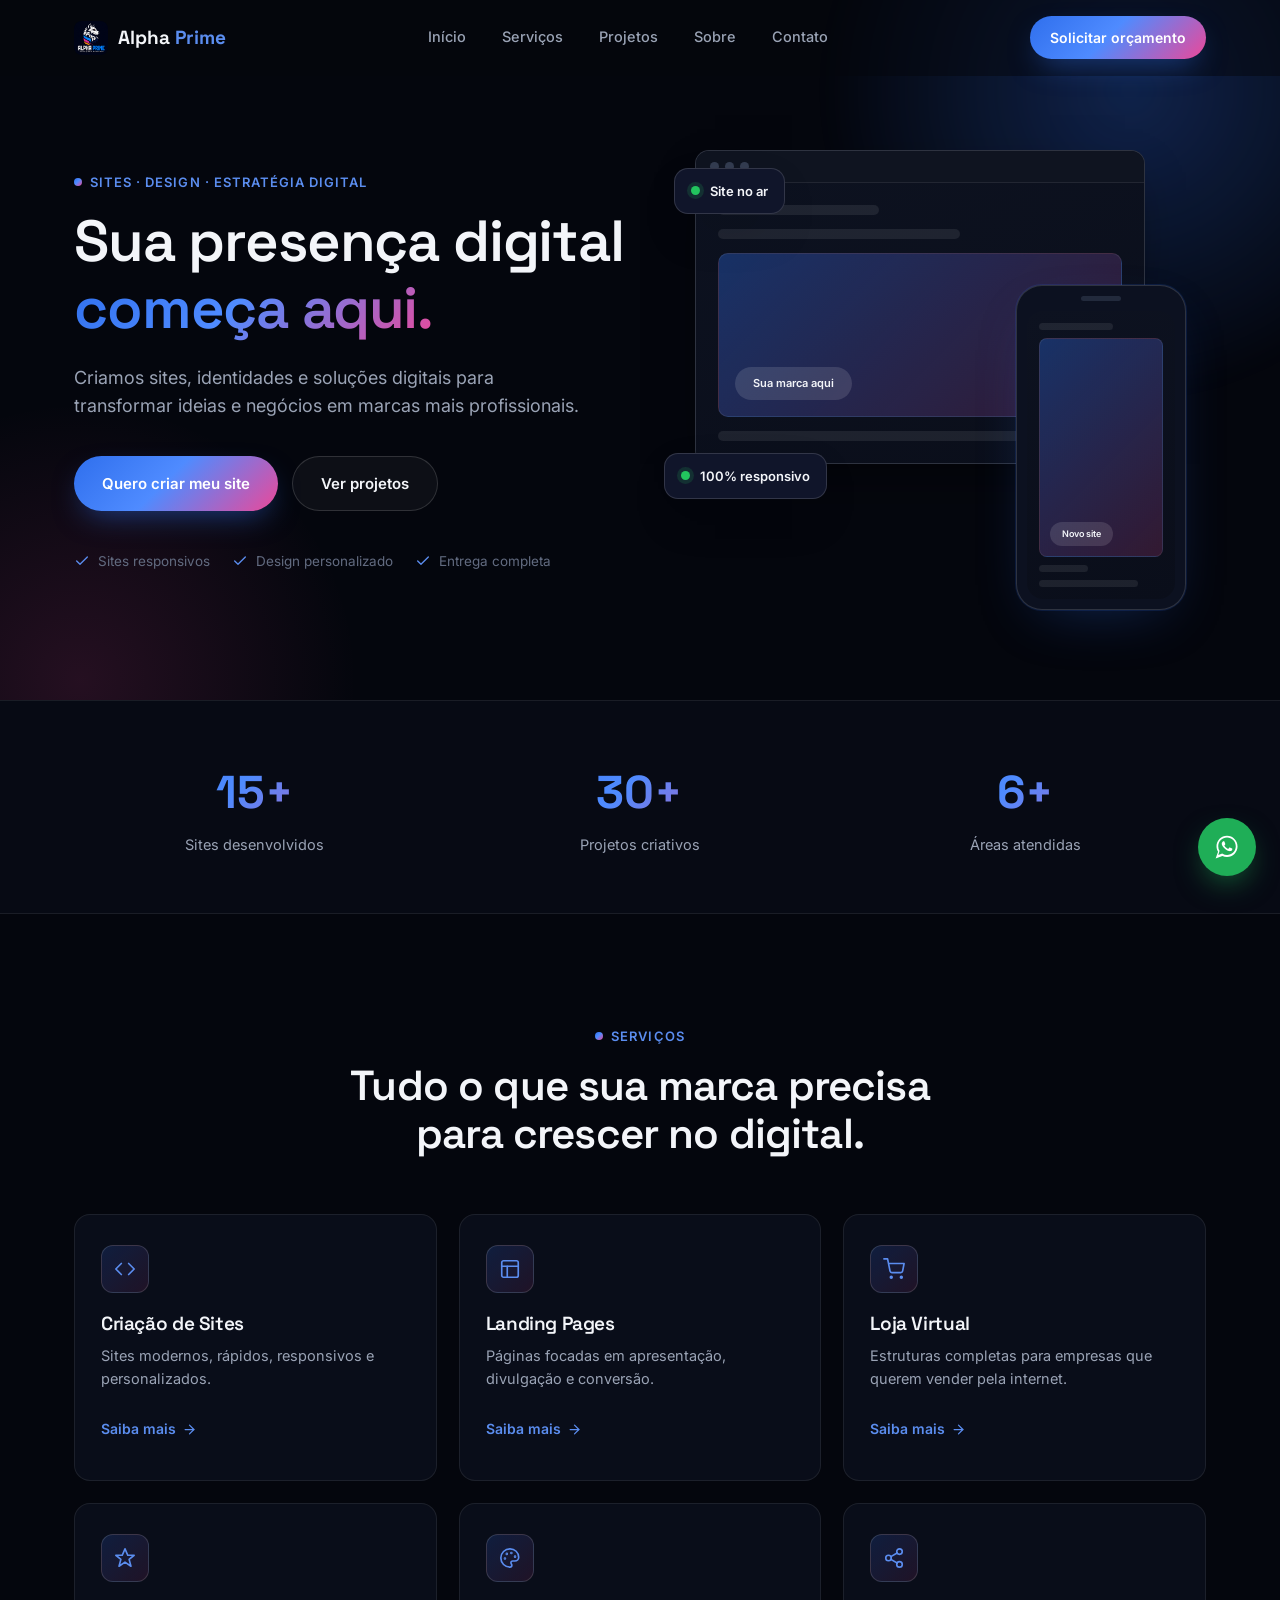
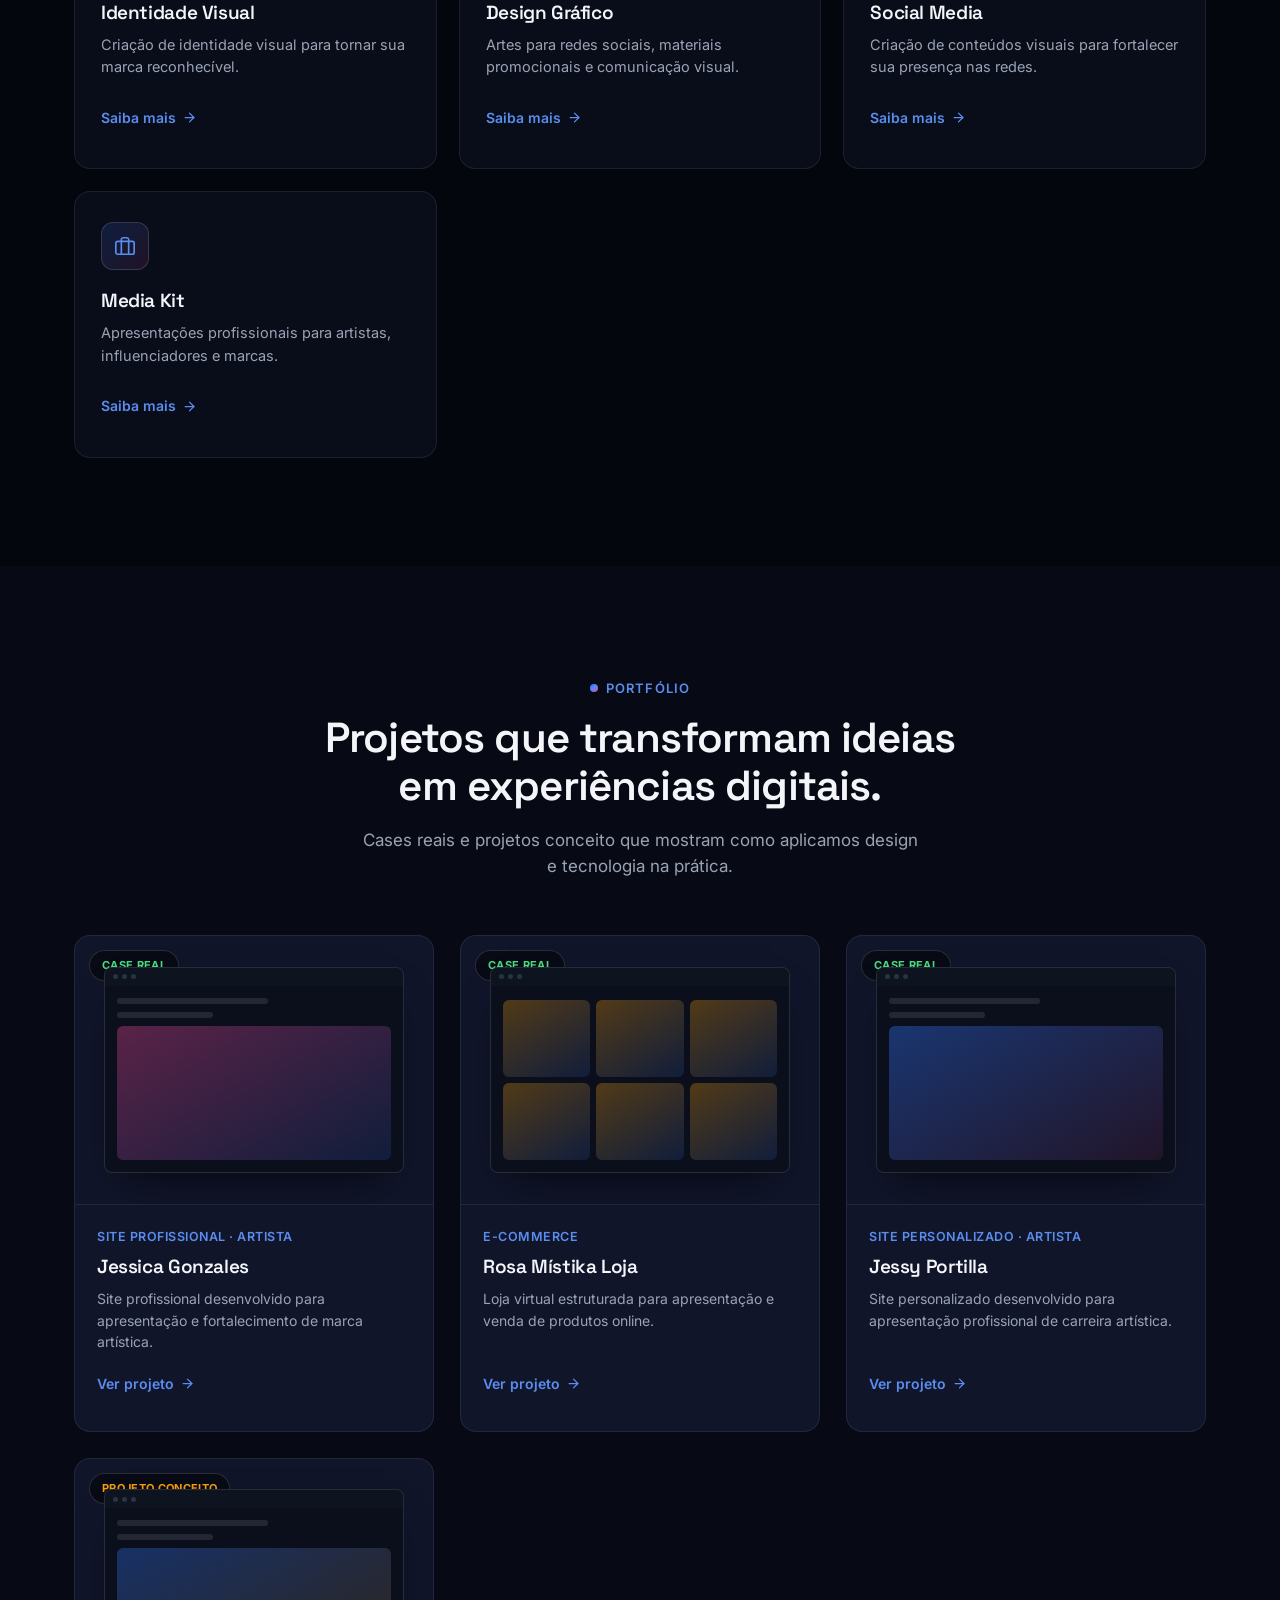
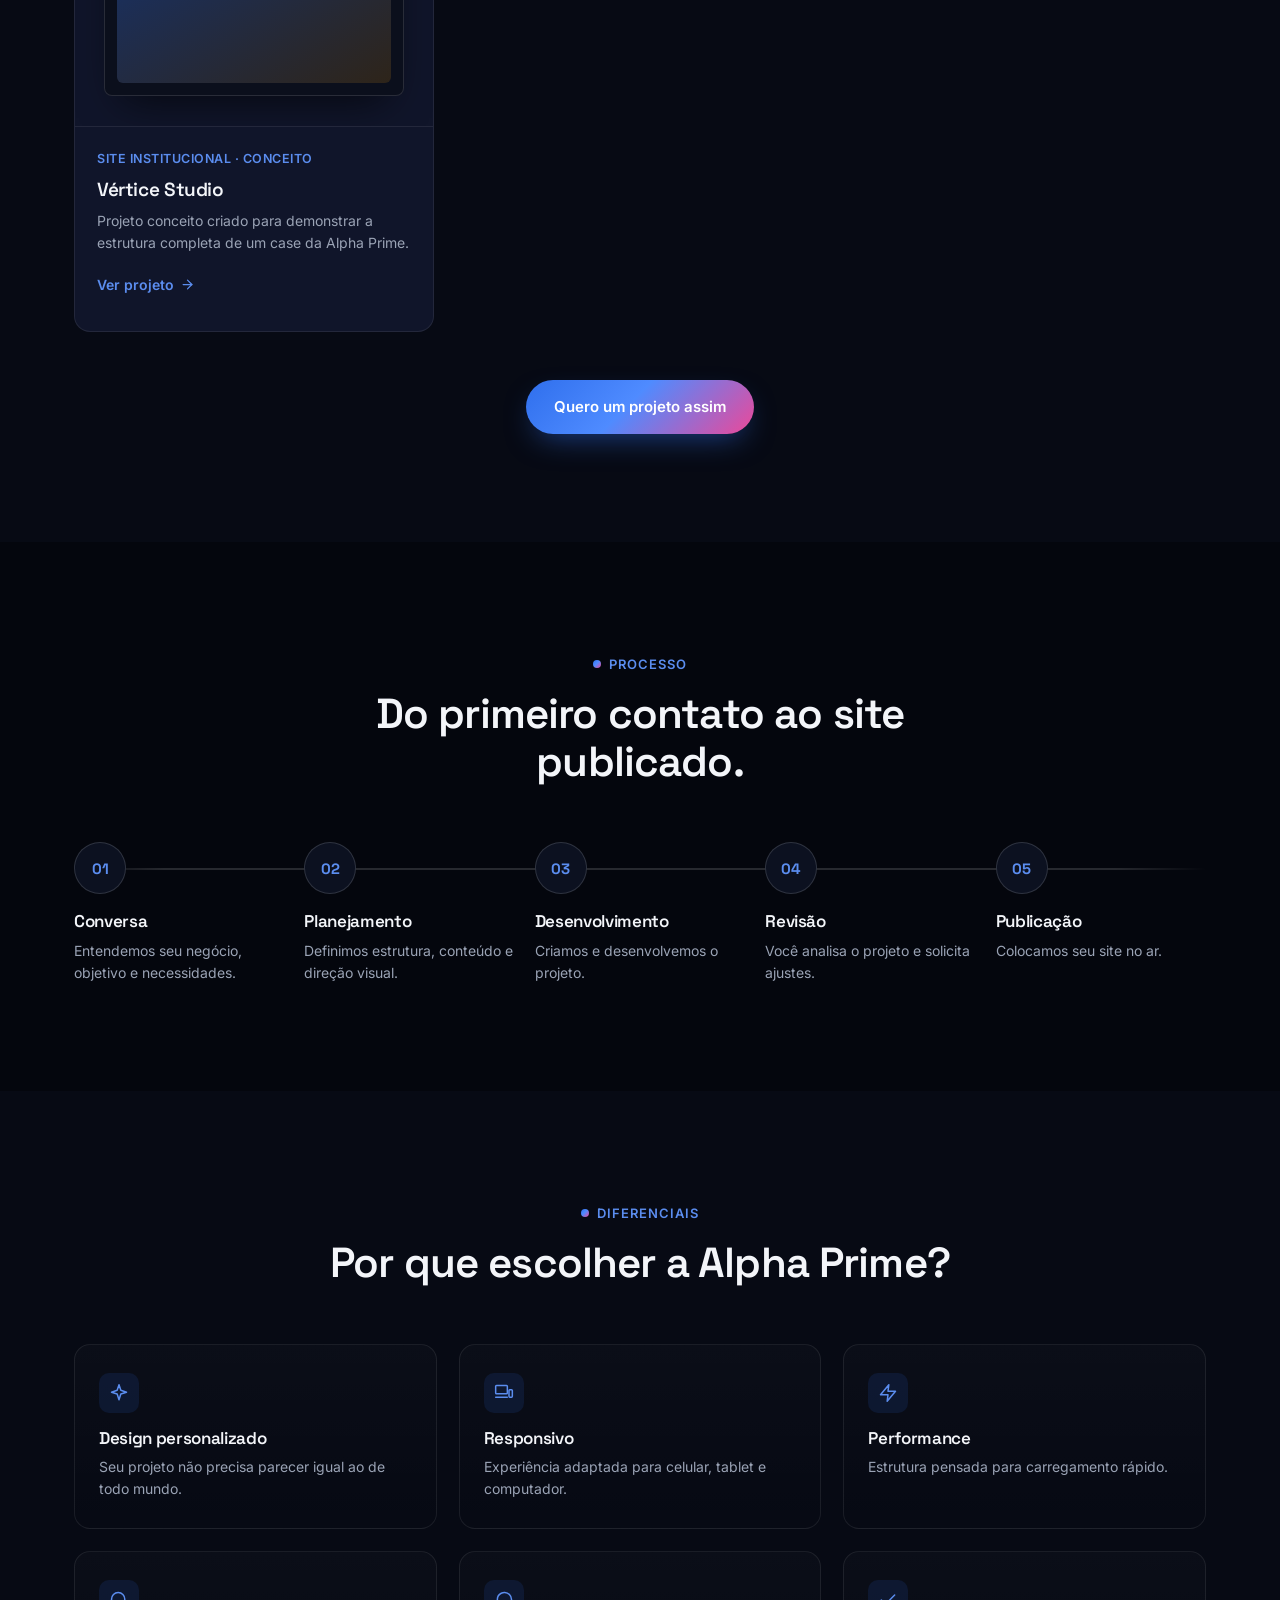
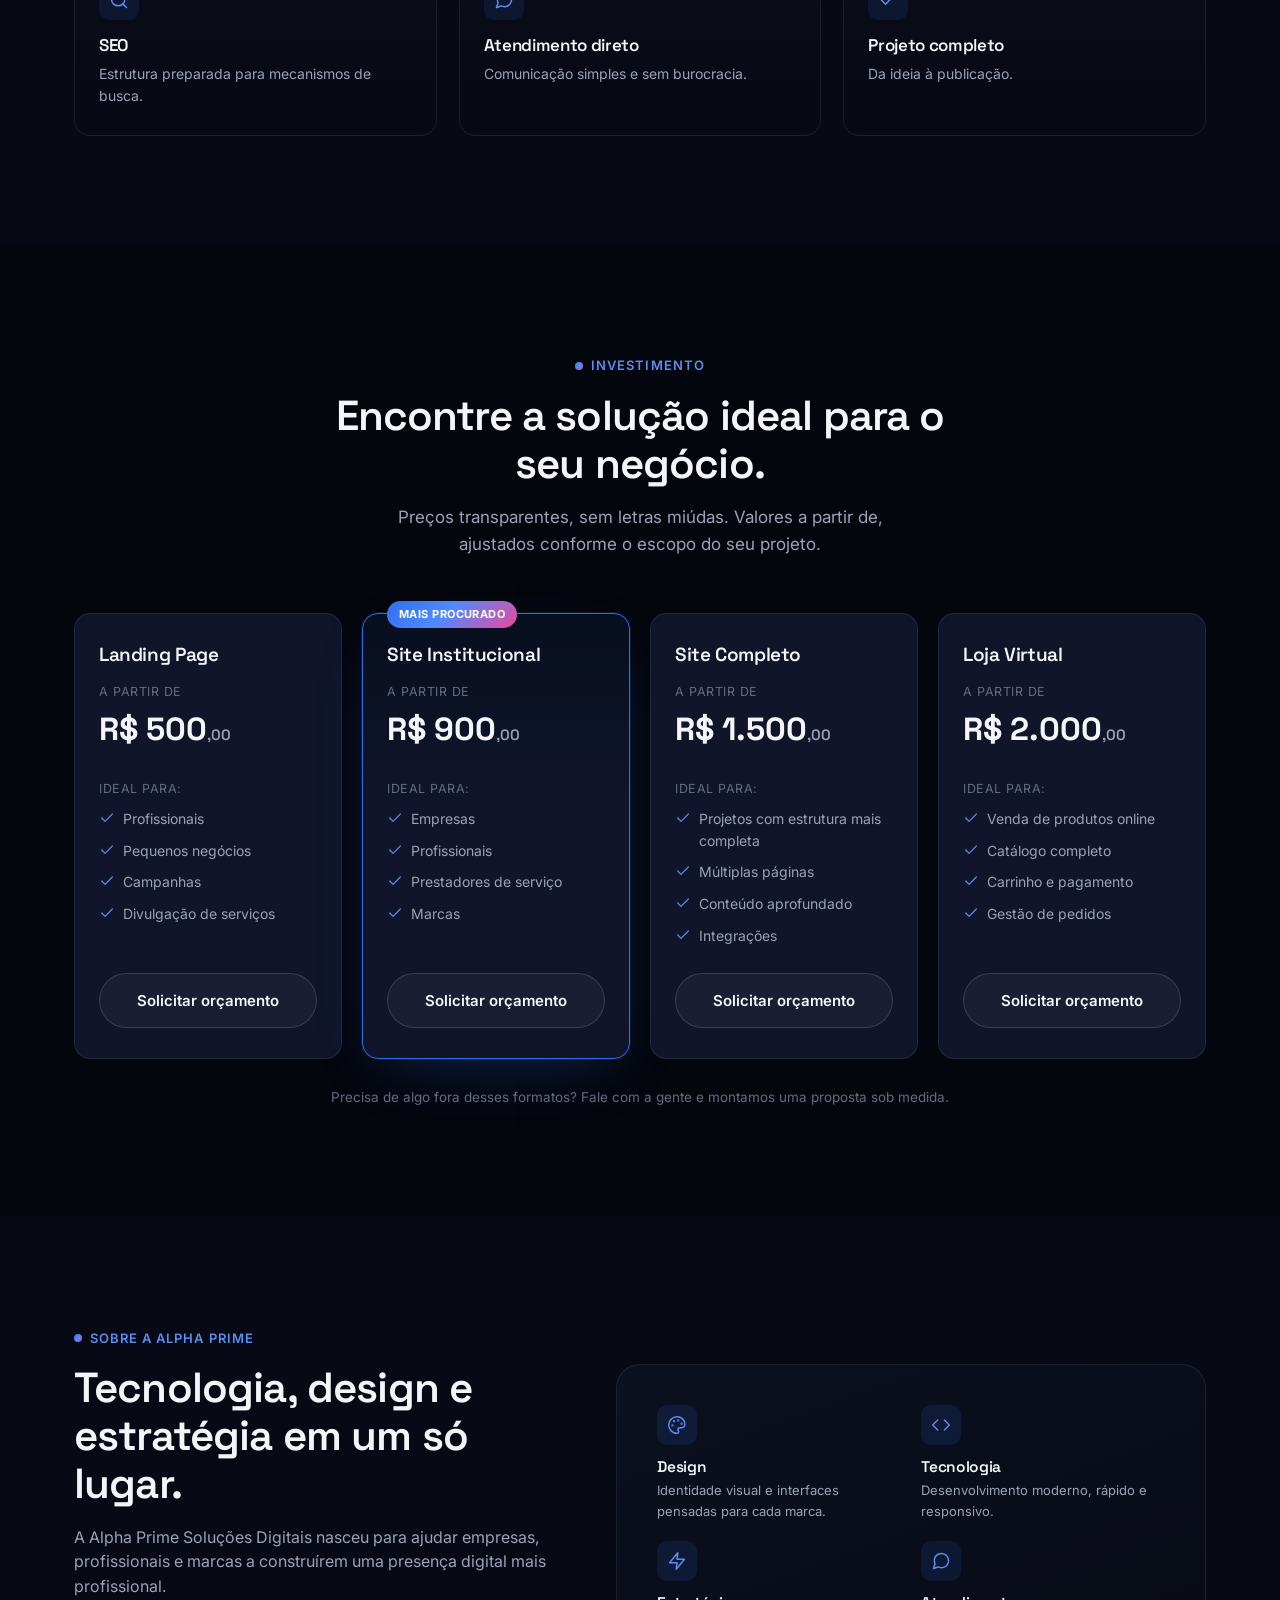
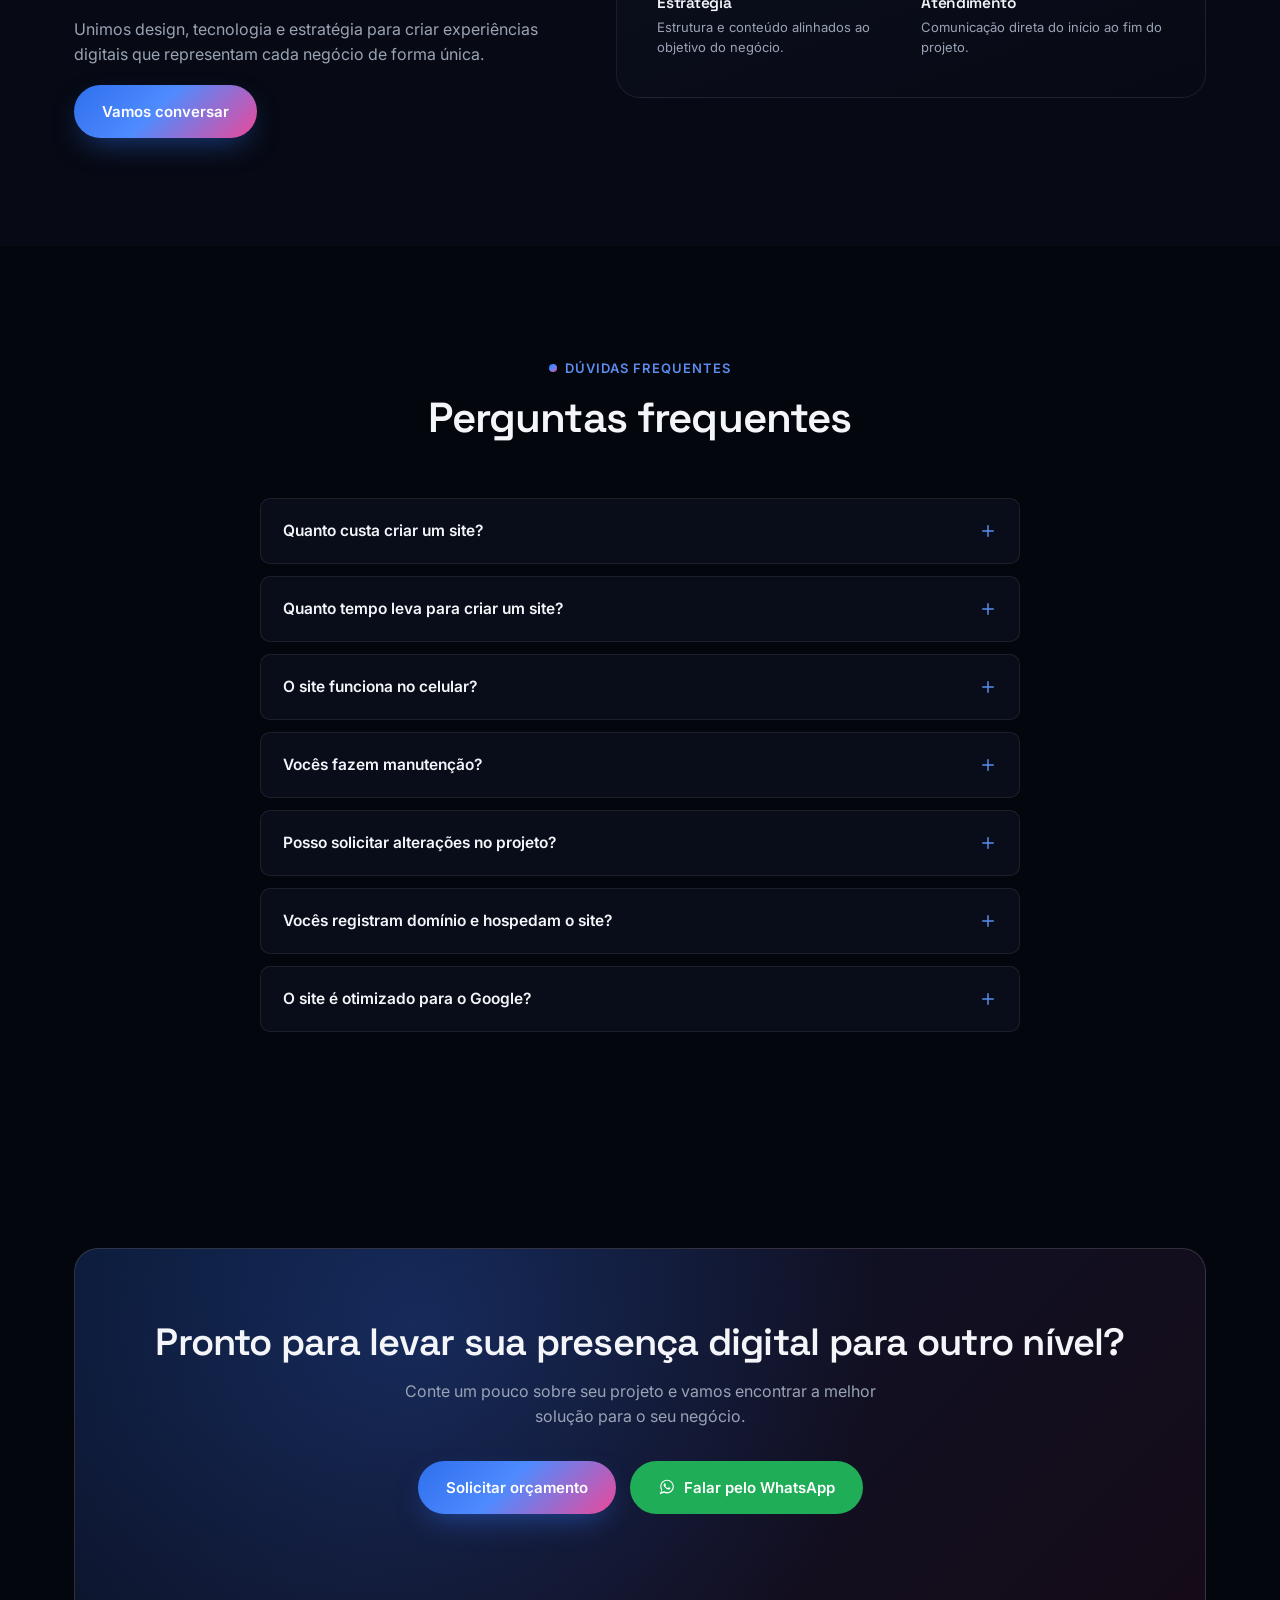
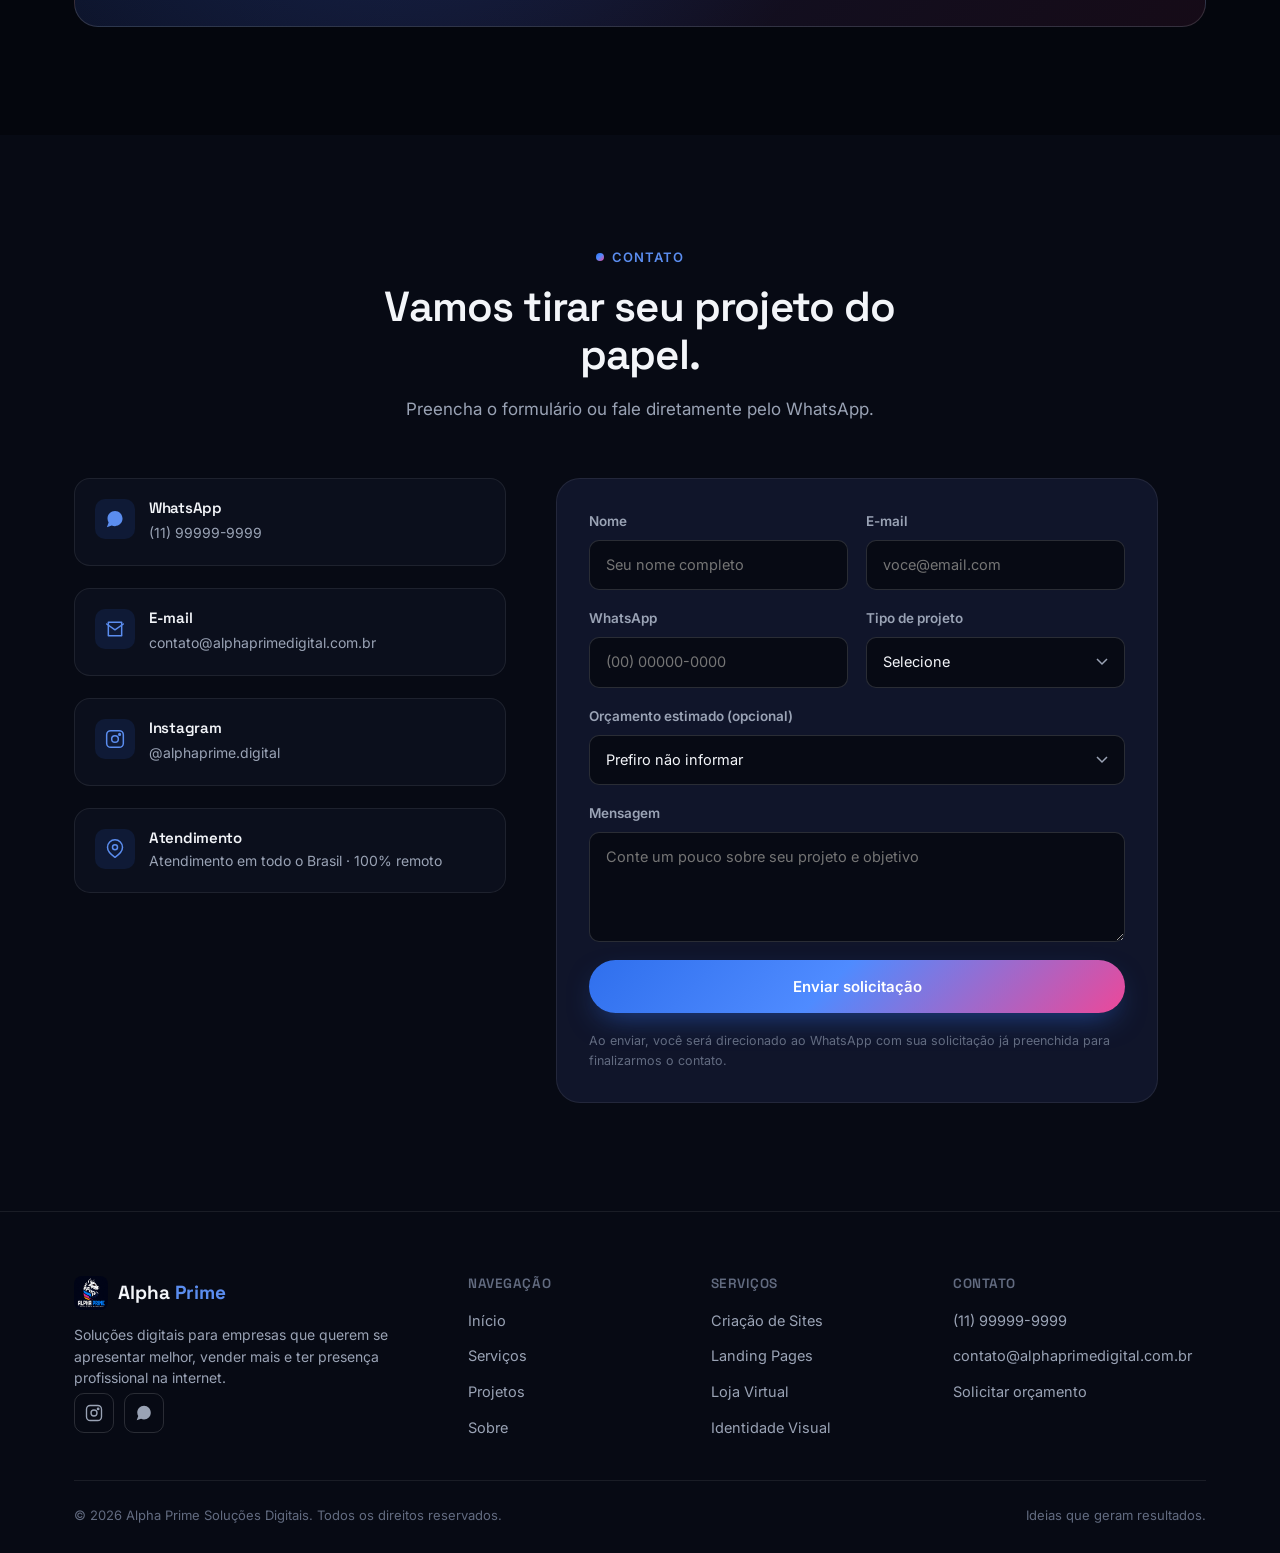
==== commit 0b31a1e6: "Cria site institucional completo da Alpha Prime Soluções Digitais Substitui o conteúdo anterior do r" ====
--- a/index.html
+++ b/index.html
@@ -1,1692 +1,398 @@
-<!DOCTYPE html>
-<html lang="pt-BR">
-<head>
-<meta charset="UTF-8">
-<meta name="viewport" content="width=device-width, initial-scale=1.0">
-<title>AfiliBot — Publicação Automática</title>
-<style>
-  @import url('https://fonts.googleapis.com/css2?family=Inter:wght@400;500;600;700&family=Space+Grotesk:wght@500;700&display=swap');
-
-  *, *::before, *::after { box-sizing: border-box; margin: 0; padding: 0; }
-
-  :root {
-    --bg:       #0a0f1e;
-    --surface:  #111827;
-    --card:     #162035;
-    --border:   #1e3a5f;
-    --blue:     #2563eb;
-    --cyan:     #22d3ee;
-    --cyan2:    #06b6d4;
-    --text:     #e2e8f0;
-    --muted:    #64748b;
-    --green:    #10b981;
-    --red:      #ef4444;
-    --yellow:   #f59e0b;
-  }
-
-  body {
-    background: var(--bg);
-    color: var(--text);
-    font-family: 'Inter', sans-serif;
-    min-height: 100vh;
-    display: flex;
-  }
-
-  /* ── SIDEBAR ── */
-  .sidebar {
-    width: 220px;
-    min-height: 100vh;
-    background: var(--surface);
-    border-right: 1px solid var(--border);
-    display: flex;
-    flex-direction: column;
-    padding: 24px 0;
-    position: fixed;
-    top: 0; left: 0;
-  }
-
-  .logo {
-    display: flex;
-    align-items: center;
-    gap: 10px;
-    padding: 0 20px 28px;
-    border-bottom: 1px solid var(--border);
-  }
-
-  .logo-icon {
-    width: 36px; height: 36px;
-    background: linear-gradient(135deg, var(--blue), var(--cyan));
-    border-radius: 10px;
-    display: flex; align-items: center; justify-content: center;
-    font-size: 18px;
-  }
-
-  .logo-text {
-    font-family: 'Space Grotesk', sans-serif;
-    font-size: 18px;
-    font-weight: 700;
-    color: var(--cyan);
-  }
-
-  nav { padding: 20px 12px; flex: 1; }
-
-  .nav-item {
-    display: flex;
-    align-items: center;
-    gap: 10px;
-    padding: 10px 12px;
-    border-radius: 8px;
-    cursor: pointer;
-    color: var(--muted);
-    font-size: 14px;
-    font-weight: 500;
-    transition: all .15s;
-    margin-bottom: 4px;
-    border: none;
-    background: none;
-    width: 100%;
-    text-align: left;
-  }
-
-  .nav-item:hover { background: var(--card); color: var(--text); }
-  .nav-item.active { background: rgba(37,99,235,.18); color: var(--cyan); }
-  .nav-item span.icon { font-size: 16px; }
-
-  .sidebar-footer {
-    padding: 16px 20px;
-    border-top: 1px solid var(--border);
-    font-size: 12px;
-    color: var(--muted);
-  }
-
-  /* ── MAIN ── */
-  .main {
-    margin-left: 220px;
-    flex: 1;
-    padding: 32px 36px;
-  }
-
-  .page { display: none; }
-  .page.active { display: block; }
-
-  /* ── TOPBAR ── */
-  .topbar {
-    display: flex;
-    align-items: center;
-    justify-content: space-between;
-    margin-bottom: 32px;
-  }
-
-  .page-title { font-family: 'Space Grotesk', sans-serif; font-size: 26px; font-weight: 700; }
-  .page-sub { font-size: 14px; color: var(--muted); margin-top: 4px; }
-
-  .btn {
-    padding: 9px 18px;
-    border-radius: 8px;
-    border: none;
-    cursor: pointer;
-    font-size: 14px;
-    font-weight: 600;
-    font-family: 'Inter', sans-serif;
-    transition: all .15s;
-  }
-
-  .btn-primary { background: var(--blue); color: #fff; }
-  .btn-primary:hover { background: #1d4ed8; }
-  .btn-cyan { background: linear-gradient(135deg, var(--blue), var(--cyan2)); color: #fff; }
-  .btn-cyan:hover { opacity: .9; }
-  .btn-ghost { background: var(--card); color: var(--text); border: 1px solid var(--border); }
-  .btn-ghost:hover { border-color: var(--cyan); color: var(--cyan); }
-  .btn-sm { padding: 6px 12px; font-size: 12px; }
-  .btn-danger { background: rgba(239,68,68,.15); color: var(--red); border: 1px solid rgba(239,68,68,.3); }
-
-  /* ── CARDS ── */
-  .cards-grid {
-    display: grid;
-    grid-template-columns: repeat(auto-fit, minmax(200px, 1fr));
-    gap: 16px;
-    margin-bottom: 32px;
-  }
-
-  .card {
-    background: var(--card);
-    border: 1px solid var(--border);
-    border-radius: 14px;
-    padding: 22px;
-  }
-
-  .card-label {
-    font-size: 11px;
-    font-weight: 600;
-    letter-spacing: .08em;
-    color: var(--muted);
-    text-transform: uppercase;
-    margin-bottom: 10px;
-    display: flex;
-    align-items: center;
-    gap: 8px;
-  }
-
-  .card-icon {
-    width: 30px; height: 30px;
-    border-radius: 8px;
-    display: flex; align-items: center; justify-content: center;
-    font-size: 14px;
-  }
-
-  .card-value { font-size: 28px; font-weight: 700; font-family: 'Space Grotesk', sans-serif; }
-  .card-change { font-size: 12px; color: var(--green); margin-top: 4px; }
-
-  /* ── TABLE ── */
-  .table-wrap {
-    background: var(--card);
-    border: 1px solid var(--border);
-    border-radius: 14px;
-    overflow: hidden;
-    margin-bottom: 24px;
-  }
-
-  .table-head {
-    padding: 18px 22px;
-    border-bottom: 1px solid var(--border);
-    display: flex;
-    align-items: center;
-    justify-content: space-between;
-  }
-
-  .table-title { font-weight: 600; font-size: 15px; }
-
-  table { width: 100%; border-collapse: collapse; }
-  th {
-    padding: 12px 22px;
-    text-align: left;
-    font-size: 11px;
-    font-weight: 600;
-    letter-spacing: .06em;
-    color: var(--muted);
-    text-transform: uppercase;
-    border-bottom: 1px solid var(--border);
-  }
-  td {
-    padding: 14px 22px;
-    font-size: 13px;
-    border-bottom: 1px solid rgba(30,58,95,.4);
-  }
-  tr:last-child td { border-bottom: none; }
-  tr:hover td { background: rgba(37,99,235,.05); }
-
-  /* ── STATUS BADGES ── */
-  .badge {
-    display: inline-flex;
-    align-items: center;
-    gap: 5px;
-    padding: 3px 10px;
-    border-radius: 20px;
-    font-size: 11px;
-    font-weight: 600;
-  }
-  .badge-green  { background: rgba(16,185,129,.12); color: var(--green); }
-  .badge-yellow { background: rgba(245,158,11,.12); color: var(--yellow); }
-  .badge-red    { background: rgba(239,68,68,.12);  color: var(--red); }
-  .badge-blue   { background: rgba(37,99,235,.15);  color: #60a5fa; }
-  .badge::before { content: '●'; font-size: 7px; }
-
-  /* ── MODAL ── */
-  .modal-overlay {
-    display: none;
-    position: fixed;
-    inset: 0;
-    background: rgba(0,0,0,.65);
-    z-index: 100;
-    align-items: center;
-    justify-content: center;
-  }
-  .modal-overlay.open { display: flex; }
-
-  .modal {
-    background: var(--surface);
-    border: 1px solid var(--border);
-    border-radius: 16px;
-    padding: 28px;
-    width: 520px;
-    max-width: 95vw;
-  }
-
-  .modal-title {
-    font-family: 'Space Grotesk', sans-serif;
-    font-size: 18px;
-    font-weight: 700;
-    margin-bottom: 20px;
-    display: flex;
-    align-items: center;
-    justify-content: space-between;
-  }
-
-  .modal-close {
-    background: none;
-    border: none;
-    color: var(--muted);
-    cursor: pointer;
-    font-size: 20px;
-    line-height: 1;
-  }
-
-  /* ── FORM ── */
-  .form-group { margin-bottom: 16px; }
-  label { display: block; font-size: 12px; font-weight: 600; color: var(--muted); margin-bottom: 6px; text-transform: uppercase; letter-spacing: .05em; }
-
-  input, select, textarea {
-    width: 100%;
-    background: var(--card);
-    border: 1px solid var(--border);
-    border-radius: 8px;
-    padding: 10px 14px;
-    color: var(--text);
-    font-size: 14px;
-    font-family: 'Inter', sans-serif;
-    outline: none;
-    transition: border-color .15s;
-  }
-  input:focus, select:focus, textarea:focus { border-color: var(--cyan); }
-  textarea { resize: vertical; min-height: 80px; }
-  select option { background: var(--surface); }
-
-  .form-row { display: grid; grid-template-columns: 1fr 1fr; gap: 12px; }
-  .modal-actions { display: flex; gap: 10px; justify-content: flex-end; margin-top: 20px; }
-
-  /* ── TOAST ── */
-  .toast {
-    position: fixed;
-    bottom: 28px; right: 28px;
-    background: var(--green);
-    color: #fff;
-    padding: 12px 20px;
-    border-radius: 10px;
-    font-size: 14px;
-    font-weight: 600;
-    z-index: 999;
-    transform: translateY(80px);
-    opacity: 0;
-    transition: all .3s;
-  }
-  .toast.show { transform: translateY(0); opacity: 1; }
-  .toast.error { background: var(--red); }
-
-  /* ── EMPTY STATE ── */
-  .empty {
-    text-align: center;
-    padding: 60px 20px;
-    color: var(--muted);
-  }
-  .empty-icon { font-size: 48px; margin-bottom: 14px; }
-  .empty h3 { font-size: 16px; color: var(--text); margin-bottom: 8px; }
-  .empty p { font-size: 13px; margin-bottom: 20px; }
-
-  /* ── CHANNEL CARDS ── */
-  .channels-grid { display: grid; grid-template-columns: repeat(auto-fill, minmax(240px, 1fr)); gap: 16px; }
-  .channel-card {
-    background: var(--card);
-    border: 1px solid var(--border);
-    border-radius: 14px;
-    padding: 22px;
-  }
-  .channel-card-top { display: flex; align-items: center; justify-content: space-between; margin-bottom: 14px; }
-  .channel-icon { font-size: 28px; }
-  .channel-name { font-weight: 600; font-size: 15px; margin-bottom: 4px; }
-  .channel-info { font-size: 12px; color: var(--muted); }
-  .channel-stats { display: flex; gap: 16px; margin-top: 14px; padding-top: 14px; border-top: 1px solid var(--border); }
-  .channel-stat-label { font-size: 11px; color: var(--muted); }
-  .channel-stat-value { font-size: 16px; font-weight: 700; }
-
-  /* ── PROGRESS BAR ── */
-  .progress-bar { height: 4px; background: var(--border); border-radius: 2px; margin-top: 8px; overflow: hidden; }
-  .progress-fill { height: 100%; background: linear-gradient(90deg, var(--blue), var(--cyan)); border-radius: 2px; }
-
-  /* ── ROBOT ANIMATION ── */
-  .robot-status {
-    background: var(--card);
-    border: 1px solid var(--border);
-    border-radius: 14px;
-    padding: 22px;
-    display: flex;
-    align-items: center;
-    gap: 20px;
-    margin-bottom: 24px;
-  }
-  .robot-emoji { font-size: 40px; animation: pulse 2s infinite; }
-  @keyframes pulse { 0%,100%{transform:scale(1)} 50%{transform:scale(1.08)} }
-  .robot-info h3 { font-size: 16px; font-weight: 600; margin-bottom: 4px; }
-  .robot-info p { font-size: 13px; color: var(--muted); }
-  .robot-actions { margin-left: auto; display: flex; gap: 10px; }
-
-  /* ── LINK STATS ── */
-  .link-row td:nth-child(3) { font-family: monospace; font-size: 12px; color: var(--cyan); }
-</style>
-</head>
-<body>
-
-<!-- SIDEBAR -->
-<aside class="sidebar">
-  <div class="logo">
-    <div class="logo-icon">🤖</div>
-    <span class="logo-text">AfiliBot</span>
-  </div>
-  <nav>
-    <button class="nav-item active" onclick="showPage('dashboard')">
-      <span class="icon">📊</span> Dashboard
-    </button>
-    <button class="nav-item" onclick="showPage('produtos')">
-      <span class="icon">🛒</span> Produtos
-    </button>
-    <button class="nav-item" onclick="showPage('publicacao')">
-      <span class="icon">🚀</span> Publicação Auto
-    </button>
-    <button class="nav-item" onclick="showPage('historico')">
-      <span class="icon">📋</span> Histórico
-    </button>
-    <button class="nav-item" onclick="showPage('cliques')">
-      <span class="icon">🔗</span> Cliques & Vendas
-    </button>
-    <button class="nav-item" onclick="showPage('canais')">
-      <span class="icon">📡</span> Canais
-    </button>
-    <button class="nav-item" onclick="showPage('gerador')">
-      <span class="icon">⚡</span> Gerador ML
-    </button>
-    <button class="nav-item" onclick="showPage('vendas')">
-      <span class="icon">🤝</span> Agente de Vendas
-    </button>
-  </nav>
-  <div class="sidebar-footer">
-    👤 Cameron Briel<br>
-    <span style="color:var(--green);">● Robô ativo</span>
-  </div>
-</aside>
-
-<!-- MAIN -->
-<main class="main">
-
-  <!-- DASHBOARD -->
-  <div id="page-dashboard" class="page active">
-    <div class="topbar">
-      <div>
-        <div class="page-title">Olá, Cameron Briel 👋</div>
-        <div class="page-sub">Resumo em tempo real da sua operação.</div>
-      </div>
-      <button class="btn btn-cyan" onclick="showPage('publicacao')">+ Nova Campanha</button>
-    </div>
-
-    <div class="cards-grid">
-      <div class="card">
-        <div class="card-label"><div class="card-icon" style="background:rgba(34,211,238,.12)">🔗</div> Cliques</div>
-        <div class="card-value" id="stat-cliques">0</div>
-        <div class="card-change">↑ 0 hoje</div>
-      </div>
-      <div class="card">
-        <div class="card-label"><div class="card-icon" style="background:rgba(16,185,129,.12)">💰</div> Vendas</div>
-        <div class="card-value" id="stat-vendas">0</div>
-        <div class="card-change">↑ 0 hoje</div>
-      </div>
-      <div class="card">
-        <div class="card-label"><div class="card-icon" style="background:rgba(37,99,235,.12)">💵</div> Receita</div>
-        <div class="card-value" id="stat-receita">R$ 0,00</div>
-        <div class="card-change">Este mês</div>
-      </div>
-      <div class="card">
-        <div class="card-label"><div class="card-icon" style="background:rgba(245,158,11,.12)">📢</div> Campanhas Ativas</div>
-        <div class="card-value" id="stat-campanhas">0</div>
-        <div class="card-change">Agendadas</div>
-      </div>
-    </div>
-
-    <div class="robot-status">
-      <div class="robot-emoji">🤖</div>
-      <div class="robot-info">
-        <h3>Robô de Publicação</h3>
-        <p id="robot-status-text">Nenhuma campanha ativa. Crie sua primeira campanha!</p>
-      </div>
-      <div class="robot-actions">
-        <button class="btn btn-cyan" onclick="showPage('publicacao')">Criar Campanha</button>
-      </div>
-    </div>
-
-    <div class="table-wrap">
-      <div class="table-head">
-        <span class="table-title">Últimas Publicações</span>
-      </div>
-      <div id="dash-publicacoes">
-        <div class="empty">
-          <div class="empty-icon">📭</div>
-          <h3>Nenhuma publicação ainda</h3>
-          <p>Crie sua primeira campanha para o robô começar a publicar.</p>
-          <button class="btn btn-cyan" onclick="showPage('publicacao')">Criar agora</button>
-        </div>
-      </div>
-    </div>
-  </div>
-
-  <!-- PRODUTOS -->
-  <div id="page-produtos" class="page">
-    <div class="topbar">
-      <div>
-        <div class="page-title">Produtos</div>
-        <div class="page-sub">Seus links de afiliado do Mercado Livre.</div>
-      </div>
-      <button class="btn btn-cyan" onclick="openModal('modal-produto')">+ Adicionar Produto</button>
-    </div>
-
-    <div class="table-wrap">
-      <div class="table-head">
-        <span class="table-title">Meus Produtos</span>
-        <span id="produtos-count" style="font-size:13px;color:var(--muted)">0 produtos</span>
-      </div>
-      <div id="produtos-lista">
-        <div class="empty">
-          <div class="empty-icon">🛒</div>
-          <h3>Nenhum produto cadastrado</h3>
-          <p>Adicione o link de afiliado do Mercado Livre para o robô publicar.</p>
-          <button class="btn btn-cyan" onclick="openModal('modal-produto')">Adicionar produto</button>
-        </div>
-      </div>
-    </div>
-  </div>
-
-  <!-- PUBLICAÇÃO AUTO -->
-  <div id="page-publicacao" class="page">
-    <div class="topbar">
-      <div>
-        <div class="page-title">Publicação Automática 🚀</div>
-        <div class="page-sub">Agende o robô para publicar seus anúncios automaticamente.</div>
-      </div>
-      <button class="btn btn-cyan" onclick="openModal('modal-campanha')">+ Nova Campanha</button>
-    </div>
-
-    <div class="table-wrap">
-      <div class="table-head">
-        <span class="table-title">Campanhas Agendadas</span>
-        <span id="campanhas-count" style="font-size:13px;color:var(--muted)">0 campanhas</span>
-      </div>
-      <div id="campanhas-lista">
-        <div class="empty">
-          <div class="empty-icon">⏰</div>
-          <h3>Nenhuma campanha agendada</h3>
-          <p>Crie uma campanha e o robô publica no horário certo, todo dia.</p>
-          <button class="btn btn-cyan" onclick="openModal('modal-campanha')">Criar campanha</button>
-        </div>
-      </div>
-    </div>
-  </div>
-
-  <!-- HISTÓRICO -->
-  <div id="page-historico" class="page">
-    <div class="topbar">
-      <div>
-        <div class="page-title">Histórico de Publicações</div>
-        <div class="page-sub">Tudo que o robô publicou.</div>
-      </div>
-      <button class="btn btn-ghost" onclick="clearHistorico()">Limpar histórico</button>
-    </div>
-
-    <div class="table-wrap">
-      <table>
-        <thead>
-          <tr>
-            <th>Produto</th>
-            <th>Canal</th>
-            <th>Data/Hora</th>
-            <th>Status</th>
-            <th>Cliques</th>
-          </tr>
-        </thead>
-        <tbody id="historico-body">
-          <tr><td colspan="5"><div class="empty"><div class="empty-icon">📋</div><h3>Histórico vazio</h3><p>As publicações do robô aparecerão aqui.</p></div></td></tr>
-        </tbody>
-      </table>
-    </div>
-  </div>
-
-  <!-- CLIQUES & VENDAS -->
-  <div id="page-cliques" class="page">
-    <div class="topbar">
-      <div>
-        <div class="page-title">Cliques & Vendas</div>
-        <div class="page-sub">Rastreamento dos seus links de afiliado.</div>
-      </div>
-    </div>
-
-    <div class="cards-grid">
-      <div class="card">
-        <div class="card-label">Total de Cliques</div>
-        <div class="card-value" id="c-cliques">0</div>
-      </div>
-      <div class="card">
-        <div class="card-label">Conversões</div>
-        <div class="card-value" id="c-vendas">0</div>
-      </div>
-      <div class="card">
-        <div class="card-label">Taxa de Conversão</div>
-        <div class="card-value" id="c-taxa">0%</div>
-      </div>
-      <div class="card">
-        <div class="card-label">Receita Total</div>
-        <div class="card-value" id="c-receita">R$ 0,00</div>
-      </div>
-    </div>
-
-    <div class="table-wrap">
-      <div class="table-head"><span class="table-title">Rastreamento por Link</span></div>
-      <table>
-        <thead>
-          <tr>
-            <th>Produto</th>
-            <th>Link Afiliado</th>
-            <th>Cliques</th>
-            <th>Vendas</th>
-            <th>Comissão</th>
-          </tr>
-        </thead>
-        <tbody id="cliques-body">
-          <tr><td colspan="5"><div class="empty"><div class="empty-icon">🔗</div><h3>Nenhum clique ainda</h3><p>Os cliques nos seus links aparecerão aqui quando o robô começar a publicar.</p></div></td></tr>
-        </tbody>
-      </table>
-    </div>
-  </div>
-
-  <!-- CANAIS -->
-  <div id="page-canais" class="page">
-    <div class="topbar">
-      <div>
-        <div class="page-title">Canais Conectados</div>
-        <div class="page-sub">Onde o robô publica seus anúncios.</div>
-      </div>
-      <button class="btn btn-cyan" onclick="openModal('modal-canal')">+ Conectar Canal</button>
-    </div>
-
-    <div id="canais-grid" class="channels-grid">
-      <!-- Canais aparecem aqui -->
-      <div class="channel-card" style="border-style:dashed;cursor:pointer;text-align:center;padding:40px 22px;" onclick="openModal('modal-canal')">
-        <div style="font-size:32px;margin-bottom:10px">➕</div>
-        <div style="font-weight:600;margin-bottom:4px">Conectar Canal</div>
-        <div style="font-size:12px;color:var(--muted)">Telegram, WhatsApp, Facebook</div>
-      </div>
-    </div>
-
-    <div style="margin-top:32px">
-      <div class="table-wrap">
-        <div class="table-head"><span class="table-title">Integrações Disponíveis</span></div>
-        <table>
-          <thead><tr><th>Plataforma</th><th>Status</th><th>Notas</th></tr></thead>
-          <tbody>
-            <tr>
-              <td>📱 Telegram Bot API</td>
-              <td><span class="badge badge-green">Disponível</span></td>
-              <td style="font-size:12px;color:var(--muted)">Gratuito — recomendado para começar</td>
-            </tr>
-            <tr>
-              <td>💬 WhatsApp Business API</td>
-              <td><span class="badge badge-yellow">Em breve</span></td>
-              <td style="font-size:12px;color:var(--muted)">Requer conta Meta Business verificada</td>
-            </tr>
-            <tr>
-              <td>👥 Facebook Groups API</td>
-              <td><span class="badge badge-yellow">Em breve</span></td>
-              <td style="font-size:12px;color:var(--muted)">Requer app Meta aprovado</td>
-            </tr>
-          </tbody>
-        </table>
-      </div>
-    </div>
-  </div>
-
-
-  <!-- GERADOR ML -->
-  <div id="page-gerador" class="page">
-    <div class="topbar">
-      <div>
-        <div class="page-title">⚡ Gerador de Links ML</div>
-        <div class="page-sub">Cole o link de qualquer produto e gere seu link de afiliado automaticamente.</div>
-      </div>
-    </div>
-    <div class="card" style="margin-bottom:24px">
-      <div class="card-label">🏷️ Sua Etiqueta de Afiliado</div>
-      <div style="display:flex;gap:12px;margin-top:10px;align-items:center">
-        <input id="etiqueta-ml" type="text" value="camerondesign" style="max-width:260px" placeholder="sua-etiqueta">
-        <button class="btn btn-ghost" onclick="salvarEtiqueta()">Salvar</button>
-        <span id="etiqueta-ok" style="font-size:13px;color:var(--green);display:none">✅ Salvo!</span>
-      </div>
-      <div style="font-size:12px;color:var(--muted);margin-top:8px">Esta etiqueta rastreia suas comissões no ML Afiliados.</div>
-    </div>
-    <div class="card" style="margin-bottom:24px">
-      <div class="card-label" style="margin-bottom:14px">🔗 Gerar Link de Afiliado</div>
-      <div class="form-group">
-        <label>Link do Produto (Mercado Livre)</label>
-        <div style="display:flex;gap:10px">
-          <input id="ml-link-input" type="url" placeholder="Cole aqui o link do produto do ML...">
-          <button class="btn btn-cyan" onclick="gerarLink()" style="white-space:nowrap">Gerar Link</button>
-        </div>
-      </div>
-      <div id="link-resultado" style="display:none">
-        <div style="background:rgba(34,211,238,.06);border:1px solid rgba(34,211,238,.2);border-radius:10px;padding:16px;margin-top:8px">
-          <div style="font-size:11px;color:var(--muted);margin-bottom:8px;text-transform:uppercase;letter-spacing:.05em">Seu link de afiliado gerado</div>
-          <div style="display:flex;gap:10px;align-items:center">
-            <input id="link-gerado" type="text" readonly style="font-size:12px;font-family:monospace;color:var(--cyan);background:var(--bg)">
-            <button class="btn btn-ghost btn-sm" onclick="copiarLink()">📋 Copiar</button>
-          </div>
-          <div style="margin-top:12px;display:flex;gap:10px">
-            <button class="btn btn-cyan btn-sm" onclick="adicionarProdutoML()">+ Adicionar ao AfiliBot</button>
-            <button class="btn btn-ghost btn-sm" onclick="limparGerador()">Limpar</button>
-          </div>
-        </div>
-      </div>
-    </div>
-    <div class="table-wrap">
-      <div class="table-head">
-        <span class="table-title">Produtos Gerados</span>
-        <span id="gerados-count" style="font-size:13px;color:var(--muted)">0 produtos</span>
-      </div>
-      <div id="gerados-lista">
-        <div class="empty"><div class="empty-icon">⚡</div><h3>Nenhum link gerado ainda</h3><p>Cole um link do ML acima para começar.</p></div>
-      </div>
-    </div>
-  </div>
-
-  <!-- AGENTE DE VENDAS -->
-  <div id="page-vendas" class="page">
-    <div class="topbar">
-      <div>
-        <div class="page-title">🤝 Agente de Vendas</div>
-        <div class="page-sub">Prospecte clientes, envie abordagens e feche contratos de criação de sites.</div>
-      </div>
-      <button class="btn btn-cyan" onclick="openModal('modal-lead')">+ Novo Cliente</button>
-    </div>
-
-    <div class="cards-grid">
-      <div class="card">
-        <div class="card-label"><div class="card-icon" style="background:rgba(37,99,235,.12)">🎯</div> Leads</div>
-        <div class="card-value" id="v-leads">0</div>
-        <div class="card-change">Em prospecção</div>
-      </div>
-      <div class="card">
-        <div class="card-label"><div class="card-icon" style="background:rgba(245,158,11,.12)">📨</div> Propostas Enviadas</div>
-        <div class="card-value" id="v-propostas">0</div>
-        <div class="card-change">Aguardando resposta</div>
-      </div>
-      <div class="card">
-        <div class="card-label"><div class="card-icon" style="background:rgba(16,185,129,.12)">✅</div> Contratos Fechados</div>
-        <div class="card-value" id="v-fechados">0</div>
-        <div class="card-change">Total</div>
-      </div>
-      <div class="card">
-        <div class="card-label"><div class="card-icon" style="background:rgba(34,211,238,.12)">💵</div> Receita em Contratos</div>
-        <div class="card-value" id="v-receita">R$ 0,00</div>
-        <div class="card-change">Fechados</div>
-      </div>
-    </div>
-
-    <div class="robot-status">
-      <div class="robot-emoji">🤝</div>
-      <div class="robot-info">
-        <h3>Agente de Vendas</h3>
-        <p id="vendas-status-text">Nenhum cliente em prospecção. Adicione seu primeiro lead!</p>
-      </div>
-      <div class="robot-actions">
-        <button class="btn btn-cyan" onclick="openModal('modal-lead')">Adicionar Cliente</button>
-      </div>
-    </div>
-
-    <div class="table-wrap">
-      <div class="table-head">
-        <span class="table-title">Pipeline de Clientes</span>
-        <span id="leads-count" style="font-size:13px;color:var(--muted)">0 cliente(s)</span>
-      </div>
-      <div id="leads-lista">
-        <div class="empty">
-          <div class="empty-icon">🤝</div>
-          <h3>Nenhum cliente cadastrado</h3>
-          <p>Adicione um lead para o agente ajudar a abordar e fechar contrato.</p>
-          <button class="btn btn-cyan" onclick="openModal('modal-lead')">Adicionar cliente</button>
-        </div>
-      </div>
-    </div>
-  </div>
-
-</main>
-
-<!-- ── MODAIS ── -->
-
-<!-- Modal Produto -->
-<div id="modal-produto" class="modal-overlay">
-  <div class="modal">
-    <div class="modal-title">
-      🛒 Adicionar Produto
-      <button class="modal-close" onclick="closeModal('modal-produto')">✕</button>
-    </div>
-    <div class="form-group">
-      <label>Nome do Produto</label>
-      <input id="p-nome" type="text" placeholder="Ex: Tênis Nike Air Max">
-    </div>
-    <div class="form-group">
-      <label>Link de Afiliado (Mercado Livre)</label>
-      <input id="p-link" type="url" placeholder="https://mercadolivre.com.br/...">
-    </div>
-    <div class="form-row">
-      <div class="form-group">
-        <label>Preço do Produto</label>
-        <input id="p-preco" type="text" placeholder="R$ 0,00">
-      </div>
-      <div class="form-group">
-        <label>% Comissão</label>
-        <input id="p-comissao" type="number" placeholder="5" min="1" max="100">
-      </div>
-    </div>
-    <div class="form-group">
-      <label>Texto do Anúncio</label>
-      <textarea id="p-anuncio" placeholder="Ex: 🔥 OFERTA IMPERDÍVEL! Tênis Nike Air Max com 40% OFF! Só hoje no Mercado Livre. Clique e garanta o seu 👇"></textarea>
-    </div>
-    <div class="modal-actions">
-      <button class="btn btn-ghost" onclick="closeModal('modal-produto')">Cancelar</button>
-      <button class="btn btn-cyan" onclick="salvarProduto()">Salvar Produto</button>
-    </div>
-  </div>
-</div>
-
-<!-- Modal Campanha -->
-<div id="modal-campanha" class="modal-overlay">
-  <div class="modal">
-    <div class="modal-title">
-      🚀 Nova Campanha
-      <button class="modal-close" onclick="closeModal('modal-campanha')">✕</button>
-    </div>
-    <div class="form-group">
-      <label>Produto</label>
-      <select id="c-produto">
-        <option value="">Selecione um produto...</option>
-      </select>
-    </div>
-    <div class="form-group">
-      <label>Canal de Publicação</label>
-      <select id="c-canal">
-        <option value="">Selecione um canal...</option>
-      </select>
-    </div>
-    <div class="form-row">
-      <div class="form-group">
-        <label>Data de Início</label>
-        <input id="c-data" type="date">
-      </div>
-      <div class="form-group">
-        <label>Horário</label>
-        <input id="c-hora" type="time" value="09:00">
-      </div>
-    </div>
-    <div class="form-group">
-      <label>Frequência</label>
-      <select id="c-freq">
-        <option value="diario">Todo dia</option>
-        <option value="2x">2x por dia</option>
-        <option value="semanal">Semanal</option>
-        <option value="unico">Apenas uma vez</option>
-      </select>
-    </div>
-    <div class="modal-actions">
-      <button class="btn btn-ghost" onclick="closeModal('modal-campanha')">Cancelar</button>
-      <button class="btn btn-cyan" onclick="salvarCampanha()">Agendar Robô</button>
-    </div>
-  </div>
-</div>
-
-<!-- Modal Canal -->
-<div id="modal-canal" class="modal-overlay">
-  <div class="modal">
-    <div class="modal-title">
-      📡 Conectar Canal
-      <button class="modal-close" onclick="closeModal('modal-canal')">✕</button>
-    </div>
-    <div class="form-group">
-      <label>Plataforma</label>
-      <select id="canal-tipo">
-        <option value="telegram">📱 Telegram</option>
-        <option value="whatsapp" disabled>💬 WhatsApp (em breve)</option>
-        <option value="facebook" disabled>👥 Facebook (em breve)</option>
-      </select>
-    </div>
-    <div class="form-group">
-      <label>Nome do Canal / Grupo</label>
-      <input id="canal-nome" type="text" placeholder="Ex: Ofertas do Dia">
-    </div>
-    <div class="form-group">
-      <label>Token do Bot Telegram</label>
-      <input id="canal-token" type="text" placeholder="Cole o token do @BotFather aqui">
-    </div>
-    <div class="form-group">
-      <label>Chat ID</label>
-      <input id="canal-chatid" type="text" placeholder="Ex: -100123456789">
-    </div>
-    <div style="background:rgba(34,211,238,.06);border:1px solid rgba(34,211,238,.2);border-radius:8px;padding:12px;font-size:12px;color:var(--muted);margin-bottom:16px;">
-      💡 <strong style="color:var(--cyan)">Como obter:</strong> Crie um bot no @BotFather no Telegram e cole o token aqui. O chat ID é o ID do seu canal ou grupo.
-    </div>
-    <div class="modal-actions">
-      <button class="btn btn-ghost" onclick="closeModal('modal-canal')">Cancelar</button>
-      <button class="btn btn-cyan" onclick="salvarCanal()">Conectar</button>
-    </div>
-  </div>
-</div>
-
-<!-- Modal Lead (Novo Cliente) -->
-<div id="modal-lead" class="modal-overlay">
-  <div class="modal">
-    <div class="modal-title">
-      🤝 Novo Cliente
-      <button class="modal-close" onclick="closeModal('modal-lead')">✕</button>
-    </div>
-    <div class="form-group">
-      <label>Nome / Empresa</label>
-      <input id="l-nome" type="text" placeholder="Ex: Padaria do João">
-    </div>
-    <div class="form-group">
-      <label>Contato (WhatsApp, e-mail ou Instagram)</label>
-      <input id="l-contato" type="text" placeholder="Ex: (11) 91234-5678 ou @padariadojoao">
-    </div>
-    <div class="form-row">
-      <div class="form-group">
-        <label>Tipo de Site</label>
-        <select id="l-tipo">
-          <option value="institucional">Site Institucional</option>
-          <option value="loja">Loja Virtual (E-commerce)</option>
-          <option value="landing">Landing Page</option>
-          <option value="blog">Blog</option>
-          <option value="sistema">Sistema Web Sob Medida</option>
-        </select>
-      </div>
-      <div class="form-group">
-        <label>Orçamento Estimado</label>
-        <input id="l-orcamento" type="text" placeholder="R$ 1.500,00">
-      </div>
-    </div>
-    <div class="form-group">
-      <label>Observações</label>
-      <textarea id="l-obs" placeholder="Ex: Encontrado no Instagram, quer o site pronto em 30 dias..."></textarea>
-    </div>
-    <div class="modal-actions">
-      <button class="btn btn-ghost" onclick="closeModal('modal-lead')">Cancelar</button>
-      <button class="btn btn-cyan" onclick="salvarLead()">Salvar Cliente</button>
-    </div>
-  </div>
-</div>
-
-<!-- Modal Abordagem -->
-<div id="modal-abordagem" class="modal-overlay">
-  <div class="modal" style="width:600px">
-    <div class="modal-title">
-      💬 Gerar Mensagem de Abordagem
-      <button class="modal-close" onclick="closeModal('modal-abordagem')">✕</button>
-    </div>
-    <div class="form-group">
-      <label>Canal</label>
-      <select id="ab-canal" onchange="gerarAbordagem()">
-        <option value="whatsapp">WhatsApp</option>
-        <option value="email">E-mail</option>
-        <option value="instagram">Instagram / DM</option>
-      </select>
-    </div>
-    <div class="form-group">
-      <label>Mensagem (edite à vontade antes de enviar)</label>
-      <textarea id="ab-texto" style="min-height:220px"></textarea>
-    </div>
-    <div class="modal-actions">
-      <button class="btn btn-ghost" onclick="closeModal('modal-abordagem')">Fechar</button>
-      <button class="btn btn-cyan" onclick="copiarAbordagem()">📋 Copiar Mensagem</button>
-    </div>
-  </div>
-</div>
-
-<!-- Modal Contrato -->
-<div id="modal-contrato" class="modal-overlay">
-  <div class="modal" style="width:640px">
-    <div class="modal-title">
-      📄 Gerar Contrato de Prestação de Serviço
-      <button class="modal-close" onclick="closeModal('modal-contrato')">✕</button>
-    </div>
-    <div class="form-row">
-      <div class="form-group">
-        <label>CPF/CNPJ do Cliente (Contratante)</label>
-        <input id="ct-doc-cliente" type="text" placeholder="000.000.000-00">
-      </div>
-      <div class="form-group">
-        <label>Valor Total do Contrato</label>
-        <input id="ct-valor" type="text" placeholder="R$ 1.500,00">
-      </div>
-    </div>
-    <div class="form-row">
-      <div class="form-group">
-        <label>Forma de Pagamento</label>
-        <select id="ct-pagamento">
-          <option value="Pagamento único à vista, no ato da assinatura deste contrato.">100% à vista na assinatura</option>
-          <option value="50% (cinquenta por cento) de entrada na assinatura do contrato e 50% (cinquenta por cento) na entrega final do site.">50% entrada + 50% na entrega</option>
-          <option value="Pagamento parcelado em 3 (três) vezes iguais, sendo a primeira parcela na assinatura do contrato.">3x parceladas</option>
-          <option value="Pagamento mensal recorrente, referente à manutenção e hospedagem do site.">Mensalidade (manutenção/hospedagem)</option>
-        </select>
-      </div>
-      <div class="form-group">
-        <label>Prazo de Entrega (dias)</label>
-        <input id="ct-prazo" type="number" value="15" min="1">
-      </div>
-    </div>
-    <div class="form-group">
-      <label>Nome do Contratado (você / sua empresa)</label>
-      <input id="ct-contratado" type="text" placeholder="Seu nome ou razão social">
-    </div>
-    <div class="form-group">
-      <label>Escopo do Serviço</label>
-      <textarea id="ct-escopo" style="min-height:90px"></textarea>
-    </div>
-    <div class="form-group">
-      <label>Prévia do Contrato</label>
-      <textarea id="ct-preview" readonly style="min-height:200px;font-family:monospace;font-size:12px;background:var(--bg)"></textarea>
-    </div>
-    <div class="modal-actions">
-      <button class="btn btn-ghost" onclick="closeModal('modal-contrato')">Fechar</button>
-      <button class="btn btn-ghost" onclick="gerarContrato()">🔄 Atualizar Prévia</button>
-      <button class="btn btn-ghost" onclick="copiarContrato()">📋 Copiar</button>
-      <button class="btn btn-ghost" onclick="baixarContrato()">⬇️ Baixar .txt</button>
-      <button class="btn btn-cyan" onclick="fecharContrato()">✅ Marcar Contrato Fechado</button>
-    </div>
-  </div>
-</div>
-
-<!-- Toast -->
-<div id="toast" class="toast"></div>
-
-<script>
-// ── STATE ──
-let state = {
-  produtos: [],
-  campanhas: [],
-  canais: [],
-  historico: [],
-  cliques: 0,
-  vendas: 0,
-  receita: 0,
-  leads: []
-};
-
-// ── NAVIGATION ──
-function showPage(id) {
-  document.querySelectorAll('.page').forEach(p => p.classList.remove('active'));
-  document.querySelectorAll('.nav-item').forEach(n => n.classList.remove('active'));
-  document.getElementById('page-' + id).classList.add('active');
-  event.currentTarget && event.currentTarget.classList.add('active');
-  // fix active nav
-  document.querySelectorAll('.nav-item').forEach(btn => {
-    if (btn.getAttribute('onclick') && btn.getAttribute('onclick').includes(id)) {
-      btn.classList.add('active');
-    }
-  });
-  if (id === 'cliques') renderCliques();
-  if (id === 'vendas') renderLeads();
-}
-
-// ── MODAL ──
-function openModal(id) {
-  if (id === 'modal-campanha') populateCampanhaSelects();
-  document.getElementById(id).classList.add('open');
-}
-function closeModal(id) {
-  document.getElementById(id).classList.remove('open');
-}
-
-// ── TOAST ──
-function toast(msg, isError = false) {
-  const t = document.getElementById('toast');
-  t.textContent = msg;
-  t.className = 'toast' + (isError ? ' error' : '') + ' show';
-  setTimeout(() => t.classList.remove('show'), 3000);
-}
-
-// ── PRODUTO ──
-function salvarProduto() {
-  const nome = document.getElementById('p-nome').value.trim();
-  const link = document.getElementById('p-link').value.trim();
-  const preco = document.getElementById('p-preco').value.trim();
-  const comissao = document.getElementById('p-comissao').value.trim();
-  const anuncio = document.getElementById('p-anuncio').value.trim();
-
-  if (!nome || !link) return toast('Preencha nome e link!', true);
-
-  state.produtos.push({ id: Date.now(), nome, link, preco, comissao, anuncio, cliques: 0, vendas: 0 });
-  closeModal('modal-produto');
-  ['p-nome','p-link','p-preco','p-comissao','p-anuncio'].forEach(id => document.getElementById(id).value = '');
-  renderProdutos();
-  toast('✅ Produto adicionado!');
-}
-
-function renderProdutos() {
-  const el = document.getElementById('produtos-lista');
-  document.getElementById('produtos-count').textContent = state.produtos.length + ' produto(s)';
-
-  if (!state.produtos.length) {
-    el.innerHTML = `<div class="empty"><div class="empty-icon">🛒</div><h3>Nenhum produto cadastrado</h3><p>Adicione o link de afiliado do Mercado Livre para o robô publicar.</p><button class="btn btn-cyan" onclick="openModal('modal-produto')">Adicionar produto</button></div>`;
-    return;
-  }
-
-  el.innerHTML = `<table>
-    <thead><tr><th>Produto</th><th>Link</th><th>Preço</th><th>Comissão</th><th>Ações</th></tr></thead>
-    <tbody>${state.produtos.map(p => `
-      <tr>
-        <td><strong>${p.nome}</strong></td>
-        <td class="link-row"><a href="${p.link}" target="_blank" style="color:var(--cyan);font-size:12px;font-family:monospace">${p.link.substring(0,40)}...</a></td>
-        <td>${p.preco || '—'}</td>
-        <td>${p.comissao ? p.comissao + '%' : '—'}</td>
-        <td><button class="btn btn-danger btn-sm" onclick="deleteProduto(${p.id})">Remover</button></td>
-      </tr>`).join('')}
-    </tbody></table>`;
-}
-
-function deleteProduto(id) {
-  state.produtos = state.produtos.filter(p => p.id !== id);
-  renderProdutos();
-  toast('Produto removido.');
-}
-
-// ── CAMPANHA ──
-function populateCampanhaSelects() {
-  const ps = document.getElementById('c-produto');
-  ps.innerHTML = '<option value="">Selecione um produto...</option>' +
-    state.produtos.map(p => `<option value="${p.id}">${p.nome}</option>`).join('');
-
-  const cs = document.getElementById('c-canal');
-  cs.innerHTML = '<option value="">Selecione um canal...</option>' +
-    state.canais.map(c => `<option value="${c.id}">${c.plataforma_icon} ${c.nome}</option>`).join('');
-
-  // default date = today
-  const today = new Date().toISOString().split('T')[0];
-  document.getElementById('c-data').value = today;
-}
-
-function salvarCampanha() {
-  const pid = document.getElementById('c-produto').value;
-  const cid = document.getElementById('c-canal').value;
-  const data = document.getElementById('c-data').value;
-  const hora = document.getElementById('c-hora').value;
-  const freq = document.getElementById('c-freq').value;
-
-  if (!pid) return toast('Selecione um produto!', true);
-  if (!cid) return toast('Selecione um canal!', true);
-  if (!data || !hora) return toast('Defina data e horário!', true);
-
-  const produto = state.produtos.find(p => p.id == pid);
-  const canal = state.canais.find(c => c.id == cid);
-
-  const freqLabel = { diario: 'Todo dia', '2x': '2x por dia', semanal: 'Semanal', unico: 'Única vez' };
-
-  state.campanhas.push({
-    id: Date.now(),
-    produto: produto.nome,
-    canal: canal.nome,
-    canal_icon: canal.plataforma_icon,
-    data, hora, freq,
-    freqLabel: freqLabel[freq],
-    status: 'agendada',
-    link: produto.link
-  });
-
-  closeModal('modal-campanha');
-  renderCampanhas();
-  updateDashboard();
-  toast('🚀 Campanha agendada! O robô vai publicar automaticamente.');
-
-  // simulate auto-publish after 5s
-  if (freq === 'unico') {
-    setTimeout(() => simularPublicacao(state.campanhas[state.campanhas.length - 1]), 5000);
-  } else {
-    setTimeout(() => simularPublicacao(state.campanhas[state.campanhas.length - 1]), 5000);
-  }
-}
-
-function renderCampanhas() {
-  const el = document.getElementById('campanhas-lista');
-  document.getElementById('campanhas-count').textContent = state.campanhas.length + ' campanha(s)';
-
-  if (!state.campanhas.length) {
-    el.innerHTML = `<div class="empty"><div class="empty-icon">⏰</div><h3>Nenhuma campanha agendada</h3><p>Crie uma campanha e o robô publica no horário certo, todo dia.</p><button class="btn btn-cyan" onclick="openModal('modal-campanha')">Criar campanha</button></div>`;
-    return;
-  }
-
-  const statusBadge = {
-    agendada: '<span class="badge badge-yellow">Agendada</span>',
-    publicada: '<span class="badge badge-green">Publicada</span>',
-    falhou:    '<span class="badge badge-red">Falhou</span>'
-  };
-
-  el.innerHTML = `<table>
-    <thead><tr><th>Produto</th><th>Canal</th><th>Horário</th><th>Frequência</th><th>Status</th><th>Ações</th></tr></thead>
-    <tbody>${state.campanhas.map(c => `
-      <tr>
-        <td><strong>${c.produto}</strong></td>
-        <td>${c.canal_icon} ${c.canal}</td>
-        <td>${c.hora} — ${c.data}</td>
-        <td>${c.freqLabel}</td>
-        <td>${statusBadge[c.status]}</td>
-        <td><button class="btn btn-danger btn-sm" onclick="deleteCampanha(${c.id})">Remover</button></td>
-      </tr>`).join('')}
-    </tbody></table>`;
-}
-
-function deleteCampanha(id) {
-  state.campanhas = state.campanhas.filter(c => c.id !== id);
-  renderCampanhas();
-  updateDashboard();
-}
-
-// ── CANAL ──
-const plataformas = { telegram: { icon: '📱', nome: 'Telegram' }, whatsapp: { icon: '💬', nome: 'WhatsApp' }, facebook: { icon: '👥', nome: 'Facebook' } };
-
-function salvarCanal() {
-  const tipo = document.getElementById('canal-tipo').value;
-  const nome = document.getElementById('canal-nome').value.trim();
-  const token = document.getElementById('canal-token').value.trim();
-  const chatid = document.getElementById('canal-chatid').value.trim();
-
-  if (!nome || !token || !chatid) return toast('Preencha todos os campos!', true);
-
-  const pl = plataformas[tipo];
-  state.canais.push({ id: Date.now(), tipo, nome, token, chatid, plataforma_icon: pl.icon, plataforma: pl.nome, publicacoes: 0, cliques: 0 });
-  closeModal('modal-canal');
-  ['canal-nome','canal-token','canal-chatid'].forEach(id => document.getElementById(id).value = '');
-  renderCanais();
-  toast('✅ Canal conectado!');
-}
-
-function renderCanais() {
-  const grid = document.getElementById('canais-grid');
-  const addCard = `<div class="channel-card" style="border-style:dashed;cursor:pointer;text-align:center;padding:40px 22px;" onclick="openModal('modal-canal')"><div style="font-size:32px;margin-bottom:10px">➕</div><div style="font-weight:600;margin-bottom:4px">Conectar Canal</div><div style="font-size:12px;color:var(--muted)">Telegram, WhatsApp, Facebook</div></div>`;
-
-  grid.innerHTML = state.canais.map(c => `
-    <div class="channel-card">
-      <div class="channel-card-top">
-        <div class="channel-icon">${c.plataforma_icon}</div>
-        <span class="badge badge-green">Ativo</span>
-      </div>
-      <div class="channel-name">${c.nome}</div>
-      <div class="channel-info">${c.plataforma} • Chat ID: ${c.chatid.substring(0,12)}...</div>
-      <div class="channel-stats">
-        <div><div class="channel-stat-label">Publicações</div><div class="channel-stat-value">${c.publicacoes}</div></div>
-        <div><div class="channel-stat-label">Cliques</div><div class="channel-stat-value">${c.cliques}</div></div>
-      </div>
-    </div>`).join('') + addCard;
-}
-
-// ── SIMULAÇÃO DO ROBÔ ──
-function simularPublicacao(campanha) {
-  // Marca como publicada
-  const c = state.campanhas.find(x => x.id === campanha.id);
-  if (c) c.status = 'publicada';
-
-  // Adiciona ao histórico
-  const agora = new Date();
-  const cliquesSimulados = Math.floor(Math.random() * 15) + 1;
-  state.historico.unshift({
-    produto: campanha.produto,
-    canal: campanha.canal_icon + ' ' + campanha.canal,
-    dataHora: agora.toLocaleString('pt-BR'),
-    status: 'publicada',
-    cliques: cliquesSimulados
-  });
-
-  // Atualiza cliques globais
-  state.cliques += cliquesSimulados;
-  const vendaGerada = Math.random() > 0.7;
-  if (vendaGerada) {
-    state.vendas += 1;
-    state.receita += Math.random() * 50 + 10;
-  }
-
-  // Atualiza canal
-  const canal = state.canais.find(x => x.nome === campanha.canal);
-  if (canal) { canal.publicacoes++; canal.cliques += cliquesSimulados; }
-
-  renderCampanhas();
-  renderHistorico();
-  updateDashboard();
-  renderCanais();
-  toast('🤖 Robô publicou um anúncio! +' + cliquesSimulados + ' cliques gerados.');
-}
-
-// ── HISTÓRICO ──
-function renderHistorico() {
-  const body = document.getElementById('historico-body');
-  if (!state.historico.length) {
-    body.innerHTML = '<tr><td colspan="5"><div class="empty"><div class="empty-icon">📋</div><h3>Histórico vazio</h3><p>As publicações do robô aparecerão aqui.</p></div></td></tr>';
-    return;
-  }
-  const statusBadge = { publicada: '<span class="badge badge-green">Publicada</span>', falhou: '<span class="badge badge-red">Falhou</span>', agendada: '<span class="badge badge-yellow">Agendada</span>' };
-  body.innerHTML = state.historico.map(h => `
-    <tr>
-      <td><strong>${h.produto}</strong></td>
-      <td>${h.canal}</td>
-      <td style="font-size:12px;color:var(--muted)">${h.dataHora}</td>
-      <td>${statusBadge[h.status]}</td>
-      <td><strong style="color:var(--cyan)">${h.cliques}</strong></td>
-    </tr>`).join('');
-}
-
-function clearHistorico() {
-  state.historico = [];
-  renderHistorico();
-}
-
-// ── CLIQUES ──
-function renderCliques() {
-  document.getElementById('c-cliques').textContent = state.cliques;
-  document.getElementById('c-vendas').textContent = state.vendas;
-  document.getElementById('c-taxa').textContent = state.cliques ? ((state.vendas / state.cliques) * 100).toFixed(1) + '%' : '0%';
-  document.getElementById('c-receita').textContent = 'R$ ' + state.receita.toFixed(2).replace('.', ',');
-
-  const body = document.getElementById('cliques-body');
-  if (!state.produtos.length) {
-    body.innerHTML = '<tr><td colspan="5"><div class="empty"><div class="empty-icon">🔗</div><h3>Nenhum clique ainda</h3><p>Os cliques nos seus links aparecerão aqui quando o robô começar a publicar.</p></div></td></tr>';
-    return;
-  }
-  body.innerHTML = state.produtos.map(p => `
-    <tr>
-      <td><strong>${p.nome}</strong></td>
-      <td style="font-size:11px;font-family:monospace;color:var(--cyan)">${p.link.substring(0,35)}...</td>
-      <td>${p.cliques || 0}</td>
-      <td>${p.vendas || 0}</td>
-      <td>R$ ${((p.vendas || 0) * ((p.comissao || 5) / 100) * parseFloat((p.preco || '0').replace('R$','').replace(',','.')) || 0).toFixed(2)}</td>
-    </tr>`).join('');
-}
-
-// ── DASHBOARD ──
-function updateDashboard() {
-  document.getElementById('stat-cliques').textContent = state.cliques;
-  document.getElementById('stat-vendas').textContent = state.vendas;
-  document.getElementById('stat-receita').textContent = 'R$ ' + state.receita.toFixed(2).replace('.', ',');
-  document.getElementById('stat-campanhas').textContent = state.campanhas.filter(c => c.status === 'agendada').length;
-
-  const ativas = state.campanhas.filter(c => c.status === 'agendada').length;
-  document.getElementById('robot-status-text').textContent = ativas
-    ? `🟢 ${ativas} campanha(s) ativa(s) — publicando automaticamente!`
-    : 'Nenhuma campanha ativa. Crie sua primeira campanha!';
-
-  // últimas publicações no dash
-  const dp = document.getElementById('dash-publicacoes');
-  if (!state.historico.length) {
-    dp.innerHTML = `<div class="empty"><div class="empty-icon">📭</div><h3>Nenhuma publicação ainda</h3><p>Crie sua primeira campanha para o robô começar a publicar.</p><button class="btn btn-cyan" onclick="showPage('publicacao')">Criar agora</button></div>`;
-    return;
-  }
-  const statusBadge = { publicada: '<span class="badge badge-green">Publicada</span>', falhou: '<span class="badge badge-red">Falhou</span>' };
-  dp.innerHTML = `<table>
-    <thead><tr><th>Produto</th><th>Canal</th><th>Horário</th><th>Status</th><th>Cliques</th></tr></thead>
-    <tbody>${state.historico.slice(0,5).map(h => `
-      <tr>
-        <td><strong>${h.produto}</strong></td>
-        <td>${h.canal}</td>
-        <td style="font-size:12px;color:var(--muted)">${h.dataHora}</td>
-        <td>${statusBadge[h.status]}</td>
-        <td><strong style="color:var(--cyan)">${h.cliques}</strong></td>
-      </tr>`).join('')}
-    </tbody></table>`;
-}
-
-// ── CLICK OUTSIDE MODAL ──
-document.querySelectorAll('.modal-overlay').forEach(overlay => {
-  overlay.addEventListener('click', e => {
-    if (e.target === overlay) overlay.classList.remove('open');
-  });
-});
-
-
-// ── GERADOR ML ──
-let etiquetaML = "camerondesign";
-let produtosGerados = [];
-
-function salvarEtiqueta() {
-  etiquetaML = document.getElementById("etiqueta-ml").value.trim() || "camerondesign";
-  const ok = document.getElementById("etiqueta-ok");
-  ok.style.display = "inline";
-  setTimeout(() => ok.style.display = "none", 2000);
-}
-
-function gerarLink() {
-  const input = document.getElementById("ml-link-input").value.trim();
-  if (!input) return toast("Cole um link do ML primeiro!", true);
-  if (!input.includes("mercadolivre") && !input.includes("meli.la") && !input.includes("mercadopago")) {
-    return toast("Cole um link válido do Mercado Livre!", true);
-  }
-  let linkFinal = input;
-  try {
-    const url = new URL(input);
-    url.searchParams.set("matt_tool", etiquetaML);
-    url.searchParams.set("matt_word", etiquetaML);
-    url.searchParams.set("matt_source", "afilibot");
-    linkFinal = url.toString();
-  } catch(e) {
-    linkFinal = input + (input.includes("?") ? "&" : "?") + "matt_tool=" + etiquetaML;
-  }
-  document.getElementById("link-gerado").value = linkFinal;
-  document.getElementById("link-resultado").style.display = "block";
-  toast("✅ Link gerado com sua etiqueta!");
-}
-
-function copiarLink() {
-  const link = document.getElementById("link-gerado").value;
-  navigator.clipboard.writeText(link).then(() => toast("📋 Link copiado!"));
-}
-
-function limparGerador() {
-  document.getElementById("ml-link-input").value = "";
-  document.getElementById("link-resultado").style.display = "none";
-}
-
-function adicionarProdutoML() {
-  const link = document.getElementById("link-gerado").value;
-  const linkOriginal = document.getElementById("ml-link-input").value;
-  if (!link) return;
-  const nome = "Produto ML " + (produtosGerados.length + 1);
-  const prod = { id: Date.now(), nome, link, linkOriginal, etiqueta: etiquetaML, cliques: 0, vendas: 0, geradoEm: new Date().toLocaleString("pt-BR") };
-  produtosGerados.push(prod);
-  state.produtos.push({ id: prod.id, nome, link, preco: "", comissao: "5", anuncio: "🔥 OFERTA! " + nome + " no Mercado Livre. Clique e garanta o seu 👇\n" + link, cliques: 0, vendas: 0 });
-  renderProdutos();
-  renderGerados();
-  limparGerador();
-  toast("✅ Produto adicionado ao AfiliBot!");
-}
-
-function renderGerados() {
-  const el = document.getElementById("gerados-lista");
-  document.getElementById("gerados-count").textContent = produtosGerados.length + " produto(s)";
-  if (!produtosGerados.length) {
-    el.innerHTML = `<div class="empty"><div class="empty-icon">⚡</div><h3>Nenhum link gerado ainda</h3><p>Cole um link do ML acima para começar.</p></div>`;
-    return;
-  }
-  el.innerHTML = `<table>
-    <thead><tr><th>Produto</th><th>Link Afiliado</th><th>Etiqueta</th><th>Gerado em</th><th>Ações</th></tr></thead>
-    <tbody>${produtosGerados.map(p => `
-      <tr>
-        <td><strong>${p.nome}</strong></td>
-        <td style="font-size:11px;font-family:monospace;color:var(--cyan)">${p.link.substring(0,45)}...</td>
-        <td><span class="badge badge-blue">${p.etiqueta}</span></td>
-        <td style="font-size:12px;color:var(--muted)">${p.geradoEm}</td>
-        <td>
-          <button class="btn btn-ghost btn-sm" onclick="navigator.clipboard.writeText('${p.link}').then(()=>toast('Copiado!'))">📋</button>
-          <button class="btn btn-danger btn-sm" onclick="removerGerado(${p.id})">✕</button>
-        </td>
-      </tr>`).join("")}
-    </tbody></table>`;
-}
-
-function removerGerado(id) {
-  produtosGerados = produtosGerados.filter(p => p.id !== id);
-  state.produtos = state.produtos.filter(p => p.id !== id);
-  renderGerados();
-  renderProdutos();
-}
-
-// ── AGENTE DE VENDAS ──
-const tipoSiteLabel = {
-  institucional: 'Site Institucional',
-  loja: 'Loja Virtual (E-commerce)',
-  landing: 'Landing Page',
-  blog: 'Blog',
-  sistema: 'Sistema Web Sob Medida'
-};
-
-const escopoPadrao = {
-  institucional: 'Criação de site institucional responsivo com até 5 (cinco) páginas (Início, Sobre, Serviços, Portfólio e Contato), incluindo formulário de contato e otimização básica para mecanismos de busca (SEO).',
-  loja: 'Criação de loja virtual (e-commerce) responsiva com catálogo de produtos, carrinho de compras, integração com meio(s) de pagamento e painel administrativo para gestão dos pedidos.',
-  landing: 'Criação de landing page de alta conversão (página única), com formulário de captura de leads e integração com ferramentas de e-mail marketing e/ou WhatsApp.',
-  blog: 'Criação de blog responsivo com sistema de publicação de artigos, categorias, área de comentários e otimização básica para mecanismos de busca (SEO).',
-  sistema: 'Desenvolvimento de sistema web sob medida, conforme especificações e funcionalidades acordadas entre as partes.'
-};
-
-const leadStatusInfo = {
-  novo:        { label: 'Novo Lead',        badge: 'badge-blue'   },
-  contatado:   { label: 'Contatado',        badge: 'badge-yellow' },
-  proposta:    { label: 'Proposta Enviada', badge: 'badge-yellow' },
-  negociando:  { label: 'Negociando',       badge: 'badge-yellow' },
-  fechado:     { label: 'Contrato Fechado', badge: 'badge-green'  },
-  perdido:     { label: 'Perdido',          badge: 'badge-red'    }
-};
-
-let leadAtualId = null; // lead sendo usado nos modais de abordagem/contrato
-
-function parseValor(v) {
-  if (!v) return 0;
-  const n = parseFloat(String(v).replace(/[^\d,.-]/g, '').replace(/\.(?=\d{3},)/g, '').replace(',', '.'));
-  return isNaN(n) ? 0 : n;
-}
-
-function formatBRL(n) {
-  return 'R$ ' + n.toFixed(2).replace('.', ',');
-}
-
-// ── LEAD (CRUD) ──
-function salvarLead() {
-  const nome = document.getElementById('l-nome').value.trim();
-  const contato = document.getElementById('l-contato').value.trim();
-  const tipo = document.getElementById('l-tipo').value;
-  const orcamento = document.getElementById('l-orcamento').value.trim();
-  const obs = document.getElementById('l-obs').value.trim();
-
-  if (!nome || !contato) return toast('Preencha nome e contato!', true);
-
-  state.leads.push({ id: Date.now(), nome, contato, tipo, orcamento, obs, status: 'novo', valorFechado: 0 });
-  closeModal('modal-lead');
-  ['l-nome','l-contato','l-orcamento','l-obs'].forEach(id => document.getElementById(id).value = '');
-  renderLeads();
-  toast('✅ Cliente adicionado ao pipeline!');
-}
-
-function deleteLead(id) {
-  state.leads = state.leads.filter(l => l.id !== id);
-  renderLeads();
-  toast('Cliente removido.');
-}
-
-function mudarStatusLead(id, status) {
-  const lead = state.leads.find(l => l.id === id);
-  if (!lead) return;
-  lead.status = status;
-  renderLeads();
-  toast('Status atualizado: ' + leadStatusInfo[status].label);
-}
-
-function renderLeads() {
-  const el = document.getElementById('leads-lista');
-  document.getElementById('leads-count').textContent = state.leads.length + ' cliente(s)';
-
-  if (!state.leads.length) {
-    el.innerHTML = `<div class="empty"><div class="empty-icon">🤝</div><h3>Nenhum cliente cadastrado</h3><p>Adicione um lead para o agente ajudar a abordar e fechar contrato.</p><button class="btn btn-cyan" onclick="openModal('modal-lead')">Adicionar cliente</button></div>`;
-    updateVendasDashboard();
-    return;
-  }
-
-  el.innerHTML = `<table>
-    <thead><tr><th>Cliente</th><th>Contato</th><th>Tipo de Site</th><th>Orçamento</th><th>Status</th><th>Ações</th></tr></thead>
-    <tbody>${state.leads.map(l => `
-      <tr>
-        <td><strong>${l.nome}</strong></td>
-        <td style="font-size:12px">${l.contato}</td>
-        <td style="font-size:12px">${tipoSiteLabel[l.tipo] || l.tipo}</td>
-        <td>${l.orcamento || '—'}</td>
-        <td>
-          <select onchange="mudarStatusLead(${l.id}, this.value)" style="width:auto;padding:4px 8px;font-size:12px">
-            ${Object.keys(leadStatusInfo).map(s => `<option value="${s}" ${s === l.status ? 'selected' : ''}>${leadStatusInfo[s].label}</option>`).join('')}
-          </select>
-        </td>
-        <td style="white-space:nowrap">
-          <button class="btn btn-ghost btn-sm" onclick="abrirAbordagem(${l.id})">💬</button>
-          <button class="btn btn-ghost btn-sm" onclick="abrirContrato(${l.id})">📄</button>
-          <button class="btn btn-danger btn-sm" onclick="deleteLead(${l.id})">✕</button>
-        </td>
-      </tr>`).join('')}
-    </tbody></table>`;
-
-  updateVendasDashboard();
-}
-
-function updateVendasDashboard() {
-  document.getElementById('v-leads').textContent = state.leads.length;
-  document.getElementById('v-propostas').textContent = state.leads.filter(l => l.status === 'proposta' || l.status === 'negociando').length;
-  const fechados = state.leads.filter(l => l.status === 'fechado');
-  document.getElementById('v-fechados').textContent = fechados.length;
-  const receitaContratos = fechados.reduce((sum, l) => sum + (l.valorFechado || 0), 0);
-  document.getElementById('v-receita').textContent = formatBRL(receitaContratos);
-
-  document.getElementById('vendas-status-text').textContent = state.leads.length
-    ? `🟢 ${state.leads.length} cliente(s) no pipeline — ${fechados.length} contrato(s) fechado(s).`
-    : 'Nenhum cliente em prospecção. Adicione seu primeiro lead!';
-}
-
-// ── ABORDAGEM ──
-function abrirAbordagem(id) {
-  leadAtualId = id;
-  gerarAbordagem();
-  openModal('modal-abordagem');
-}
-
-function gerarAbordagem() {
-  const lead = state.leads.find(l => l.id === leadAtualId);
-  if (!lead) return;
-  const canal = document.getElementById('ab-canal').value;
-  const tipo = tipoSiteLabel[lead.tipo] || 'site';
-
-  const textos = {
-    whatsapp: `Olá, ${lead.nome}! 👋\n\nMeu nome é [seu nome] e sou desenvolvedor(a) de sites. Vi que vocês ainda não têm (ou poderiam melhorar) presença online e queria apresentar uma proposta para a criação de um(a) ${tipo.toLowerCase()} profissional para o seu negócio.\n\nUm site bem feito ajuda a atrair mais clientes, passar credibilidade e vender mais — mesmo fora do horário comercial.\n\nPosso te enviar uma proposta rápida com valores e prazos? Tenho horário disponível para começar em breve. 🚀`,
-    email: `Assunto: Proposta de criação de site para ${lead.nome}\n\nOlá, ${lead.nome},\n\nMeu nome é [seu nome], sou desenvolvedor(a) de sites, e gostaria de apresentar uma proposta para a criação de um(a) ${tipo.toLowerCase()} profissional para o seu negócio.\n\nUm site próprio aumenta a credibilidade da marca, facilita o contato com clientes e funciona como uma vitrine 24 horas por dia.\n\nFico à disposição para enviar uma proposta detalhada com escopo, prazo e valores. Podemos conversar essa semana?\n\nAtenciosamente,\n[seu nome]`,
-    instagram: `Oi, ${lead.nome}! Tudo bem? 😊\n\nAdorei o trabalho de vocês por aqui! Trabalho criando ${tipo.toLowerCase()}s para negócios como o de vocês e acho que um site próprio ia ajudar (ainda mais) a atrair e converter clientes.\n\nPosso te mandar uma proposta rápida, sem compromisso?`
-  };
-
-  document.getElementById('ab-texto').value = textos[canal] || textos.whatsapp;
-}
-
-function copiarAbordagem() {
-  const texto = document.getElementById('ab-texto').value;
-  navigator.clipboard.writeText(texto).then(() => {
-    toast('📋 Mensagem copiada!');
-    const lead = state.leads.find(l => l.id === leadAtualId);
-    if (lead && lead.status === 'novo') mudarStatusLead(lead.id, 'contatado');
-  });
-}
-
-// ── CONTRATO ──
-function abrirContrato(id) {
-  leadAtualId = id;
-  const lead = state.leads.find(l => l.id === id);
-  if (!lead) return;
-
-  document.getElementById('ct-doc-cliente').value = '';
-  document.getElementById('ct-valor').value = lead.orcamento || '';
-  document.getElementById('ct-prazo').value = 15;
-  document.getElementById('ct-contratado').value = '';
-  document.getElementById('ct-escopo').value = escopoPadrao[lead.tipo] || '';
-  document.getElementById('ct-preview').value = '';
-
-  openModal('modal-contrato');
-}
-
-function gerarContrato() {
-  const lead = state.leads.find(l => l.id === leadAtualId);
-  if (!lead) return;
-
-  const docCliente = document.getElementById('ct-doc-cliente').value.trim() || '[CPF/CNPJ não informado]';
-  const valor = document.getElementById('ct-valor').value.trim() || 'R$ 0,00';
-  const pagamentoSelect = document.getElementById('ct-pagamento');
-  const pagamento = pagamentoSelect.options[pagamentoSelect.selectedIndex].value;
-  const prazo = document.getElementById('ct-prazo').value || '15';
-  const contratado = document.getElementById('ct-contratado').value.trim() || '[seu nome / razão social]';
-  const escopo = document.getElementById('ct-escopo').value.trim() || escopoPadrao[lead.tipo];
-  const hoje = new Date().toLocaleDateString('pt-BR');
-
-  const texto = `CONTRATO DE PRESTAÇÃO DE SERVIÇOS DE DESENVOLVIMENTO DE SITE
-
-CONTRATANTE: ${lead.nome}, portador(a) do CPF/CNPJ nº ${docCliente}, doravante denominado(a) CONTRATANTE.
-
-CONTRATADO(A): ${contratado}, doravante denominado(a) CONTRATADO(A).
-
-As partes acima identificadas têm, entre si, justo e acertado o presente Contrato de Prestação de Serviços, que se regerá pelas cláusulas seguintes:
-
-CLÁUSULA 1ª — DO OBJETO
-${escopo}
-
-CLÁUSULA 2ª — DO VALOR E DA FORMA DE PAGAMENTO
-O valor total dos serviços descritos na Cláusula 1ª é de ${valor}. ${pagamento}
-
-CLÁUSULA 3ª — DO PRAZO DE ENTREGA
-O(A) CONTRATADO(A) se compromete a entregar o serviço descrito no objeto deste contrato no prazo de ${prazo} (dias corridos), contados a partir da assinatura deste instrumento e do recebimento de todo o conteúdo (textos, imagens e logotipo) necessário fornecido pelo(a) CONTRATANTE.
-
-CLÁUSULA 4ª — DAS OBRIGAÇÕES DO(A) CONTRATADO(A)
-Prestar o serviço com qualidade técnica, dentro do prazo acordado, mantendo o(a) CONTRATANTE informado(a) sobre o andamento do projeto, e realizar até 2 (duas) rodadas de ajustes/revisões sem custo adicional após a entrega da primeira versão.
-
-CLÁUSULA 5ª — DAS OBRIGAÇÕES DO(A) CONTRATANTE
-Fornecer, em tempo hábil, todo o material necessário (textos, imagens, logotipo e acessos) para a execução do serviço, bem como efetuar os pagamentos nas condições e prazos acordados na Cláusula 2ª.
-
-CLÁUSULA 6ª — DA PROPRIEDADE E DIREITOS
-Após a quitação integral do valor acordado, os direitos de uso do site desenvolvido serão transferidos ao(à) CONTRATANTE. O código-fonte e materiais de terceiros (temas, plugins e bibliotecas de uso comercial) permanecem sujeitos às respectivas licenças de uso.
-
-CLÁUSULA 7ª — DA RESCISÃO
-Este contrato poderá ser rescindido por qualquer das partes, mediante aviso prévio por escrito, sendo devidos os valores proporcionais aos serviços já executados até a data da rescisão.
-
-CLÁUSULA 8ª — DO FORO
-Fica eleito o foro da comarca do(a) CONTRATANTE para dirimir quaisquer dúvidas ou litígios oriundos deste contrato.
-
-E, por estarem assim justas e contratadas, as partes assinam o presente instrumento em 2 (duas) vias de igual teor.
-
-Local e data: _________________________, ${hoje}
-
-
-_______________________________________
-${lead.nome} (CONTRATANTE)
-
-
-_______________________________________
-${contratado} (CONTRATADO/A)`;
-
-  document.getElementById('ct-preview').value = texto;
-}
-
-function copiarContrato() {
-  const texto = document.getElementById('ct-preview').value;
-  if (!texto) return toast('Gere a prévia do contrato primeiro!', true);
-  navigator.clipboard.writeText(texto).then(() => toast('📋 Contrato copiado!'));
-}
-
-function baixarContrato() {
-  const texto = document.getElementById('ct-preview').value;
-  if (!texto) return toast('Gere a prévia do contrato primeiro!', true);
-  const lead = state.leads.find(l => l.id === leadAtualId);
-  const nomeArquivo = 'contrato_' + (lead ? lead.nome : 'cliente').toLowerCase().replace(/[^a-z0-9]+/g, '_') + '.txt';
-  const blob = new Blob([texto], { type: 'text/plain;charset=utf-8' });
-  const url = URL.createObjectURL(blob);
-  const a = document.createElement('a');
-  a.href = url;
-  a.download = nomeArquivo;
-  document.body.appendChild(a);
-  a.click();
-  document.body.removeChild(a);
-  URL.revokeObjectURL(url);
-  toast('⬇️ Contrato baixado!');
-}
-
-function fecharContrato() {
-  const lead = state.leads.find(l => l.id === leadAtualId);
-  if (!lead) return;
-  const valorTexto = document.getElementById('ct-valor').value.trim();
-  if (!document.getElementById('ct-preview').value) return toast('Gere a prévia do contrato primeiro!', true);
-
-  lead.status = 'fechado';
-  lead.valorFechado = parseValor(valorTexto);
-  closeModal('modal-contrato');
-  renderLeads();
-  toast('✅ Contrato fechado! Parabéns pela venda 🎉');
-}
-
-// Init
-renderProdutos();
-renderCampanhas();
-renderCanais();
-renderLeads();
-</script>
-</body>
-</html>+<!DOCTYPE html>
+<html lang="pt-BR">
+<head>
+<meta charset="UTF-8">
+<meta name="viewport" content="width=device-width, initial-scale=1.0">
+<title>Alpha Prime Soluções Digitais — Criação de Sites, Design e Soluções Digitais</title>
+<meta name="description" content="Criação de sites, landing pages, lojas virtuais, identidade visual e design gráfico. Soluções digitais para empresas que querem se apresentar melhor e vender mais.">
+<meta name="robots" content="index, follow">
+<link rel="canonical" href="https://alphaprimedigital.com.br/">
+
+<!-- Open Graph -->
+<meta property="og:type" content="website">
+<meta property="og:site_name" content="Alpha Prime Soluções Digitais">
+<meta property="og:title" content="Alpha Prime Soluções Digitais — Sua presença digital começa aqui.">
+<meta property="og:description" content="Criamos sites, identidades e soluções digitais para transformar ideias e negócios em marcas mais profissionais.">
+<meta property="og:image" content="assets/img/og-image.jpg">
+<meta property="og:locale" content="pt_BR">
+<meta property="og:url" content="https://alphaprimedigital.com.br/">
+
+<!-- Twitter -->
+<meta name="twitter:card" content="summary_large_image">
+<meta name="twitter:title" content="Alpha Prime Soluções Digitais">
+<meta name="twitter:description" content="Sites, design e soluções digitais para empresas que querem crescer online.">
+<meta name="twitter:image" content="assets/img/og-image.jpg">
+
+<!-- Favicon -->
+<link rel="icon" type="image/x-icon" href="assets/img/favicon.ico">
+<link rel="icon" type="image/png" sizes="32x32" href="assets/img/favicon-32.png">
+<link rel="apple-touch-icon" sizes="180x180" href="assets/img/favicon-180.png">
+
+<link rel="preconnect" href="https://fonts.googleapis.com">
+<link rel="preconnect" href="https://fonts.gstatic.com" crossorigin>
+<link href="https://fonts.googleapis.com/css2?family=Inter:wght@400;500;600;700&family=Space+Grotesk:wght@500;600;700&display=swap" rel="stylesheet">
+
+<link rel="stylesheet" href="css/style.css">
+
+<script type="application/ld+json">
+{
+  "@context": "https://schema.org",
+  "@type": "ProfessionalService",
+  "name": "Alpha Prime Soluções Digitais",
+  "description": "Criação de sites, landing pages, lojas virtuais, identidade visual e design gráfico.",
+  "areaServed": "BR",
+  "url": "https://alphaprimedigital.com.br/"
+}
+</script>
+</head>
+<body>
+<a href="#main" class="skip-link">Pular para o conteúdo</a>
+
+<!-- HEADER -->
+<header class="site-header">
+  <div class="header-inner">
+    <a href="#inicio" class="brand">
+      <img src="assets/img/logo-icon.png" alt="Logo Alpha Prime" width="34" height="34">
+      <span>Alpha <b>Prime</b></span>
+    </a>
+    <nav class="main-nav" id="nav-desktop" aria-label="Navegação principal"></nav>
+    <div class="header-actions">
+      <a href="#contato" class="btn btn-primary btn-sm desktop-only">Solicitar orçamento</a>
+      <button class="menu-toggle" aria-label="Abrir menu" aria-expanded="false">
+        <span></span><span></span><span></span>
+      </button>
+    </div>
+  </div>
+</header>
+<nav class="mobile-nav" id="nav-mobile" aria-label="Navegação mobile">
+  <a href="#contato" class="btn btn-primary btn-block">Solicitar orçamento</a>
+</nav>
+
+<main id="main">
+
+  <!-- HERO -->
+  <section class="hero" id="inicio">
+    <div class="container hero-grid">
+      <div>
+        <span class="eyebrow reveal">Sites · Design · Estratégia Digital</span>
+        <h1 class="hero-title reveal">Sua presença digital <span class="text-gradient">começa aqui.</span></h1>
+        <p class="hero-subtitle reveal">Criamos sites, identidades e soluções digitais para transformar ideias e negócios em marcas mais profissionais.</p>
+        <div class="hero-ctas reveal">
+          <a href="#contato" class="btn btn-primary">Quero criar meu site</a>
+          <a href="#projetos" class="btn btn-secondary">Ver projetos</a>
+        </div>
+        <div class="hero-tags reveal">
+          <span><svg viewBox="0 0 24 24" fill="none" stroke="currentColor" stroke-width="2" stroke-linecap="round" stroke-linejoin="round"><polyline points="20 6 9 17 4 12"/></svg>Sites responsivos</span>
+          <span><svg viewBox="0 0 24 24" fill="none" stroke="currentColor" stroke-width="2" stroke-linecap="round" stroke-linejoin="round"><polyline points="20 6 9 17 4 12"/></svg>Design personalizado</span>
+          <span><svg viewBox="0 0 24 24" fill="none" stroke="currentColor" stroke-width="2" stroke-linecap="round" stroke-linejoin="round"><polyline points="20 6 9 17 4 12"/></svg>Entrega completa</span>
+        </div>
+      </div>
+      <div class="hero-visual reveal">
+        <div class="mock-desktop">
+          <div class="mock-bar"><i></i><i></i><i></i></div>
+          <div class="mock-screen">
+            <div class="mock-line w40"></div>
+            <div class="mock-line w60"></div>
+            <div class="mock-hero-block"><span class="mock-pill">Sua marca aqui</span></div>
+            <div class="mock-line w80"></div>
+          </div>
+        </div>
+        <div class="mock-mobile">
+          <div class="mock-notch"></div>
+          <div class="mock-screen">
+            <div class="mock-line w60"></div>
+            <div class="mock-hero-block"><span class="mock-pill">Novo site</span></div>
+            <div class="mock-line w40"></div>
+            <div class="mock-line w80"></div>
+          </div>
+        </div>
+        <div class="floating-chip chip-1"><span class="dot"></span> Site no ar</div>
+        <div class="floating-chip chip-2"><span class="dot"></span> 100% responsivo</div>
+      </div>
+    </div>
+  </section>
+
+  <!-- NÚMEROS -->
+  <section class="stats-section">
+    <div class="container">
+      <div class="stats-grid" id="stats-grid"></div>
+    </div>
+  </section>
+
+  <!-- SERVIÇOS -->
+  <section class="section-pad" id="servicos">
+    <div class="container">
+      <div class="section-head reveal">
+        <span class="eyebrow">Serviços</span>
+        <h2 class="section-title">Tudo o que sua marca precisa para crescer no digital.</h2>
+      </div>
+      <div class="services-grid" id="services-grid"></div>
+    </div>
+  </section>
+
+  <!-- PORTFÓLIO -->
+  <section class="section-pad" id="projetos" style="background:var(--surface);">
+    <div class="container">
+      <div class="section-head reveal">
+        <span class="eyebrow">Portfólio</span>
+        <h2 class="section-title">Projetos que transformam ideias em experiências digitais.</h2>
+        <p class="section-sub">Cases reais e projetos conceito que mostram como aplicamos design e tecnologia na prática.</p>
+      </div>
+      <div class="portfolio-grid" id="portfolio-grid"></div>
+      <div class="portfolio-cta reveal">
+        <a href="#contato" class="btn btn-primary">Quero um projeto assim</a>
+      </div>
+    </div>
+  </section>
+
+  <!-- COMO FUNCIONA -->
+  <section class="section-pad" id="como-funciona">
+    <div class="container">
+      <div class="section-head reveal">
+        <span class="eyebrow">Processo</span>
+        <h2 class="section-title">Do primeiro contato ao site publicado.</h2>
+      </div>
+      <div class="process-track">
+        <div class="process-grid" id="process-grid"></div>
+      </div>
+    </div>
+  </section>
+
+  <!-- DIFERENCIAIS -->
+  <section class="section-pad" style="background:var(--surface);">
+    <div class="container">
+      <div class="section-head reveal">
+        <span class="eyebrow">Diferenciais</span>
+        <h2 class="section-title">Por que escolher a Alpha Prime?</h2>
+      </div>
+      <div class="diff-grid" id="diff-grid"></div>
+    </div>
+  </section>
+
+  <!-- PLANOS -->
+  <section class="section-pad" id="planos">
+    <div class="container">
+      <div class="section-head reveal">
+        <span class="eyebrow">Investimento</span>
+        <h2 class="section-title">Encontre a solução ideal para o seu negócio.</h2>
+        <p class="section-sub">Preços transparentes, sem letras miúdas. Valores a partir de, ajustados conforme o escopo do seu projeto.</p>
+      </div>
+      <div class="pricing-grid" id="pricing-grid"></div>
+      <p class="pricing-note reveal">Precisa de algo fora desses formatos? Fale com a gente e montamos uma proposta sob medida.</p>
+    </div>
+  </section>
+
+  <!-- SOBRE -->
+  <section class="section-pad" id="sobre" style="background:var(--surface);">
+    <div class="container about-grid">
+      <div class="about-copy reveal">
+        <span class="eyebrow">Sobre a Alpha Prime</span>
+        <h2 class="section-title">Tecnologia, design e estratégia em um só lugar.</h2>
+        <p>A Alpha Prime Soluções Digitais nasceu para ajudar empresas, profissionais e marcas a construírem uma presença digital mais profissional.</p>
+        <p>Unimos design, tecnologia e estratégia para criar experiências digitais que representam cada negócio de forma única.</p>
+        <a href="#contato" class="btn btn-primary">Vamos conversar</a>
+      </div>
+      <div class="about-visual reveal">
+        <div class="about-pillar">
+          <div class="diff-icon"><svg viewBox="0 0 24 24" fill="none" stroke="currentColor" stroke-width="1.8" stroke-linecap="round" stroke-linejoin="round"><circle cx="13.5" cy="6.5" r=".5"/><circle cx="17.5" cy="10.5" r=".5"/><circle cx="8.5" cy="7.5" r=".5"/><circle cx="6.5" cy="12.5" r=".5"/><path d="M12 2C6.5 2 2 6.5 2 12s4.5 10 10 10c1.1 0 2-.9 2-2 0-.5-.2-1-.5-1.4-.3-.4-.5-.8-.5-1.3 0-1.1.9-2 2-2h2.3c2.3 0 4.2-1.9 4.2-4.2C21.5 6 17.2 2 12 2z"/></svg></div>
+          <h4>Design</h4>
+          <p>Identidade visual e interfaces pensadas para cada marca.</p>
+        </div>
+        <div class="about-pillar">
+          <div class="diff-icon"><svg viewBox="0 0 24 24" fill="none" stroke="currentColor" stroke-width="1.8" stroke-linecap="round" stroke-linejoin="round"><polyline points="16 18 22 12 16 6"/><polyline points="8 6 2 12 8 18"/></svg></div>
+          <h4>Tecnologia</h4>
+          <p>Desenvolvimento moderno, rápido e responsivo.</p>
+        </div>
+        <div class="about-pillar">
+          <div class="diff-icon"><svg viewBox="0 0 24 24" fill="none" stroke="currentColor" stroke-width="1.8" stroke-linecap="round" stroke-linejoin="round"><polygon points="13 2 3 14 12 14 11 22 21 10 12 10 13 2"/></svg></div>
+          <h4>Estratégia</h4>
+          <p>Estrutura e conteúdo alinhados ao objetivo do negócio.</p>
+        </div>
+        <div class="about-pillar">
+          <div class="diff-icon"><svg viewBox="0 0 24 24" fill="none" stroke="currentColor" stroke-width="1.8" stroke-linecap="round" stroke-linejoin="round"><path d="M21 11.5a8.38 8.38 0 0 1-.9 3.8 8.5 8.5 0 0 1-7.6 4.7 8.38 8.38 0 0 1-3.8-.9L3 21l1.9-5.7a8.38 8.38 0 0 1-.9-3.8 8.5 8.5 0 0 1 4.7-7.6 8.38 8.38 0 0 1 3.8-.9h.5a8.48 8.48 0 0 1 8 8v.5z"/></svg></div>
+          <h4>Atendimento</h4>
+          <p>Comunicação direta do início ao fim do projeto.</p>
+        </div>
+      </div>
+    </div>
+  </section>
+
+  <!-- FAQ -->
+  <section class="section-pad" id="faq">
+    <div class="container">
+      <div class="section-head reveal">
+        <span class="eyebrow">Dúvidas frequentes</span>
+        <h2 class="section-title">Perguntas frequentes</h2>
+      </div>
+      <div class="faq-list" id="faq-list"></div>
+    </div>
+  </section>
+
+  <!-- CTA FINAL -->
+  <section class="section-pad">
+    <div class="container">
+      <div class="cta-final reveal">
+        <h2>Pronto para levar sua presença digital para outro nível?</h2>
+        <p>Conte um pouco sobre seu projeto e vamos encontrar a melhor solução para o seu negócio.</p>
+        <div class="hero-ctas">
+          <a href="#contato" class="btn btn-primary">Solicitar orçamento</a>
+          <a href="#" class="btn btn-whatsapp" data-wa-link>
+            <svg viewBox="0 0 32 32" fill="currentColor" width="18" height="18"><path d="M16.02 3C9.4 3 4 8.4 4 15.02c0 2.35.65 4.55 1.78 6.44L3 29l7.72-2.72a12.9 12.9 0 0 0 5.3 1.13h.01c6.62 0 12.02-5.4 12.02-12.02C28.04 8.4 22.65 3 16.02 3zm0 22a9.9 9.9 0 0 1-5.05-1.38l-.36-.21-4.58 1.62 1.53-4.66-.24-.38A9.94 9.94 0 0 1 6 15.02C6 9.5 10.5 5 16.02 5c5.51 0 10 4.5 10 10.02 0 5.51-4.49 9.98-10 9.98zm5.44-7.47c-.3-.15-1.76-.87-2.03-.97-.27-.1-.47-.15-.67.15-.2.3-.77.97-.94 1.17-.17.2-.35.22-.65.07-.3-.15-1.25-.46-2.38-1.47-.88-.78-1.47-1.75-1.65-2.05-.17-.3-.02-.46.13-.61.13-.13.3-.35.45-.52.15-.17.2-.3.3-.5.1-.2.05-.37-.02-.52-.07-.15-.67-1.62-.92-2.22-.24-.58-.49-.5-.67-.51h-.57c-.2 0-.52.07-.79.37-.27.3-1.04 1.02-1.04 2.48s1.07 2.87 1.22 3.07c.15.2 2.1 3.2 5.08 4.49.71.31 1.26.49 1.69.63.71.23 1.36.2 1.87.12.57-.08 1.76-.72 2.01-1.42.25-.7.25-1.3.17-1.42-.07-.13-.27-.2-.57-.35z"/></svg>
+            Falar pelo WhatsApp
+          </a>
+        </div>
+      </div>
+    </div>
+  </section>
+
+  <!-- CONTATO -->
+  <section class="section-pad" id="contato" style="background:var(--surface);">
+    <div class="container">
+      <div class="section-head reveal">
+        <span class="eyebrow">Contato</span>
+        <h2 class="section-title">Vamos tirar seu projeto do papel.</h2>
+        <p class="section-sub">Preencha o formulário ou fale diretamente pelo WhatsApp.</p>
+      </div>
+      <div class="contact-grid">
+        <div class="contact-info reveal">
+          <div class="contact-info-item">
+            <div class="diff-icon"><svg viewBox="0 0 32 32" fill="currentColor" width="20" height="20"><path d="M16.02 3C9.4 3 4 8.4 4 15.02c0 2.35.65 4.55 1.78 6.44L3 29l7.72-2.72a12.9 12.9 0 0 0 5.3 1.13h.01c6.62 0 12.02-5.4 12.02-12.02C28.04 8.4 22.65 3 16.02 3z"/></svg></div>
+            <div>
+              <h4>WhatsApp</h4>
+              <a href="#" data-wa-link><span data-wa-display></span></a>
+            </div>
+          </div>
+          <div class="contact-info-item">
+            <div class="diff-icon"><svg viewBox="0 0 24 24" fill="none" stroke="currentColor" stroke-width="1.8" stroke-linecap="round" stroke-linejoin="round"><path d="M4 4h16v16H4z"/><path d="M22 6l-10 7L2 6"/></svg></div>
+            <div>
+              <h4>E-mail</h4>
+              <a href="#" data-email></a>
+            </div>
+          </div>
+          <div class="contact-info-item">
+            <div class="diff-icon"><svg viewBox="0 0 24 24" fill="none" stroke="currentColor" stroke-width="1.8" stroke-linecap="round" stroke-linejoin="round"><rect x="2" y="2" width="20" height="20" rx="5"/><circle cx="12" cy="12" r="4"/><circle cx="17.5" cy="6.5" r="1"/></svg></div>
+            <div>
+              <h4>Instagram</h4>
+              <a href="#" data-instagram-link><span data-instagram-handle></span></a>
+            </div>
+          </div>
+          <div class="contact-info-item">
+            <div class="diff-icon"><svg viewBox="0 0 24 24" fill="none" stroke="currentColor" stroke-width="1.8" stroke-linecap="round" stroke-linejoin="round"><path d="M21 10c0 6-9 12-9 12s-9-6-9-12a9 9 0 0 1 18 0z"/><circle cx="12" cy="10" r="3"/></svg></div>
+            <div>
+              <h4>Atendimento</h4>
+              <p data-location></p>
+            </div>
+          </div>
+        </div>
+
+        <form class="contact-form reveal" id="contact-form">
+          <div class="form-row">
+            <div class="form-group">
+              <label for="nome">Nome</label>
+              <input type="text" id="nome" name="nome" required placeholder="Seu nome completo">
+            </div>
+            <div class="form-group">
+              <label for="email">E-mail</label>
+              <input type="email" id="email" name="email" required placeholder="voce@email.com">
+            </div>
+          </div>
+          <div class="form-row">
+            <div class="form-group">
+              <label for="whatsapp">WhatsApp</label>
+              <input type="tel" id="whatsapp" name="whatsapp" required placeholder="(00) 00000-0000">
+            </div>
+            <div class="form-group">
+              <label for="tipo">Tipo de projeto</label>
+              <select id="tipo" name="tipo" required>
+                <option value="">Selecione</option>
+                <option>Landing Page</option>
+                <option>Site Institucional</option>
+                <option>Site Completo</option>
+                <option>Loja Virtual</option>
+                <option>Identidade Visual / Design</option>
+                <option>Outro</option>
+              </select>
+            </div>
+          </div>
+          <div class="form-group">
+            <label for="orcamento">Orçamento estimado (opcional)</label>
+            <select id="orcamento" name="orcamento">
+              <option value="">Prefiro não informar</option>
+              <option>Até R$ 500</option>
+              <option>R$ 500 a R$ 900</option>
+              <option>R$ 900 a R$ 1.500</option>
+              <option>R$ 1.500 a R$ 2.000</option>
+              <option>Acima de R$ 2.000</option>
+            </select>
+          </div>
+          <div class="form-group">
+            <label for="mensagem">Mensagem</label>
+            <textarea id="mensagem" name="mensagem" required placeholder="Conte um pouco sobre seu projeto e objetivo"></textarea>
+          </div>
+          <div id="form-status" class="form-status" role="status" aria-live="polite"></div>
+          <button type="submit" class="btn btn-primary btn-block">Enviar solicitação</button>
+          <p class="form-note">Ao enviar, você será direcionado ao WhatsApp com sua solicitação já preenchida para finalizarmos o contato.</p>
+        </form>
+      </div>
+    </div>
+  </section>
+
+</main>
+
+<!-- FOOTER -->
+<footer class="site-footer">
+  <div class="container">
+    <div class="footer-grid">
+      <div class="footer-brand">
+        <a href="#inicio" class="brand">
+          <img src="assets/img/logo-icon.png" alt="Logo Alpha Prime" width="34" height="34">
+          <span>Alpha <b>Prime</b></span>
+        </a>
+        <p>Soluções digitais para empresas que querem se apresentar melhor, vender mais e ter presença profissional na internet.</p>
+        <div class="footer-social">
+          <a href="#" data-instagram-link aria-label="Instagram"><svg viewBox="0 0 24 24" width="18" height="18" fill="none" stroke="currentColor" stroke-width="1.8"><rect x="2" y="2" width="20" height="20" rx="5"/><circle cx="12" cy="12" r="4"/><circle cx="17.5" cy="6.5" r="1"/></svg></a>
+          <a href="#" data-wa-link aria-label="WhatsApp"><svg viewBox="0 0 32 32" width="18" height="18" fill="currentColor"><path d="M16.02 3C9.4 3 4 8.4 4 15.02c0 2.35.65 4.55 1.78 6.44L3 29l7.72-2.72a12.9 12.9 0 0 0 5.3 1.13h.01c6.62 0 12.02-5.4 12.02-12.02C28.04 8.4 22.65 3 16.02 3z"/></svg></a>
+        </div>
+      </div>
+      <div class="footer-col">
+        <h4>Navegação</h4>
+        <ul>
+          <li><a href="#inicio">Início</a></li>
+          <li><a href="#servicos">Serviços</a></li>
+          <li><a href="#projetos">Projetos</a></li>
+          <li><a href="#sobre">Sobre</a></li>
+        </ul>
+      </div>
+      <div class="footer-col">
+        <h4>Serviços</h4>
+        <ul>
+          <li><a href="#servicos">Criação de Sites</a></li>
+          <li><a href="#servicos">Landing Pages</a></li>
+          <li><a href="#servicos">Loja Virtual</a></li>
+          <li><a href="#servicos">Identidade Visual</a></li>
+        </ul>
+      </div>
+      <div class="footer-col">
+        <h4>Contato</h4>
+        <ul>
+          <li><a href="#" data-wa-link><span data-wa-display></span></a></li>
+          <li><a href="#" data-email></a></li>
+          <li><a href="#contato">Solicitar orçamento</a></li>
+        </ul>
+      </div>
+    </div>
+    <div class="footer-bottom">
+      <span>© <span data-year></span> Alpha Prime Soluções Digitais. Todos os direitos reservados.</span>
+      <span>Ideias que geram resultados.</span>
+    </div>
+  </div>
+</footer>
+
+<a href="#" class="whatsapp-float" data-wa-link aria-label="Falar no WhatsApp">
+  <svg viewBox="0 0 32 32" fill="currentColor"><path d="M16.02 3C9.4 3 4 8.4 4 15.02c0 2.35.65 4.55 1.78 6.44L3 29l7.72-2.72a12.9 12.9 0 0 0 5.3 1.13h.01c6.62 0 12.02-5.4 12.02-12.02C28.04 8.4 22.65 3 16.02 3zm0 22a9.9 9.9 0 0 1-5.05-1.38l-.36-.21-4.58 1.62 1.53-4.66-.24-.38A9.94 9.94 0 0 1 6 15.02C6 9.5 10.5 5 16.02 5c5.51 0 10 4.5 10 10.02 0 5.51-4.49 9.98-10 9.98zm5.44-7.47c-.3-.15-1.76-.87-2.03-.97-.27-.1-.47-.15-.67.15-.2.3-.77.97-.94 1.17-.17.2-.35.22-.65.07-.3-.15-1.25-.46-2.38-1.47-.88-.78-1.47-1.75-1.65-2.05-.17-.3-.02-.46.13-.61.13-.13.3-.35.45-.52.15-.17.2-.3.3-.5.1-.2.05-.37-.02-.52-.07-.15-.67-1.62-.92-2.22-.24-.58-.49-.5-.67-.51h-.57c-.2 0-.52.07-.79.37-.27.3-1.04 1.02-1.04 2.48s1.07 2.87 1.22 3.07c.15.2 2.1 3.2 5.08 4.49.71.31 1.26.49 1.69.63.71.23 1.36.2 1.87.12.57-.08 1.76-.72 2.01-1.42.25-.7.25-1.3.17-1.42-.07-.13-.27-.2-.57-.35z"/></svg>
+</a>
+
+<script src="js/config.js"></script>
+<script src="js/main.js"></script>
+</body>
+</html>
--- a/css/style.css
+++ b/css/style.css
@@ -0,0 +1,901 @@
+/* ==========================================================
+   ALPHA PRIME SOLUÇÕES DIGITAIS — DESIGN SYSTEM
+   ========================================================== */
+
+:root {
+  --bg: #04060d;
+  --surface: #070a14;
+  --surface-2: #0c1120;
+  --card: #10152489;
+  --card-solid: #10152a;
+  --border: rgba(255, 255, 255, 0.08);
+  --border-strong: rgba(255, 255, 255, 0.14);
+
+  --blue: #2f6fed;
+  --blue-light: #5b8def;
+  --blue-dim: #1c3f8a;
+  --pink: #ec4899;
+  --orange: #f59e0b;
+
+  --text: #f3f5f9;
+  --text-muted: #9aa3b5;
+  --text-faint: #626b80;
+
+  --gradient-brand: linear-gradient(135deg, var(--blue) 0%, #4f8bff 45%, var(--pink) 100%);
+  --gradient-line: linear-gradient(90deg, var(--blue), var(--pink), var(--orange));
+
+  --radius-sm: 10px;
+  --radius-md: 16px;
+  --radius-lg: 24px;
+
+  --shadow-card: 0 20px 50px -20px rgba(0, 0, 0, 0.6);
+  --shadow-glow: 0 0 0 1px rgba(47, 111, 237, 0.15), 0 20px 60px -25px rgba(47, 111, 237, 0.35);
+
+  --container: 1180px;
+  --nav-h: 76px;
+
+  color-scheme: dark;
+}
+
+/* ---------- Reset ---------- */
+*, *::before, *::after { box-sizing: border-box; }
+html { scroll-behavior: smooth; }
+body, h1, h2, h3, h4, p, ul, ol, figure { margin: 0; }
+ul, ol { padding: 0; list-style: none; }
+img { max-width: 100%; display: block; }
+a { color: inherit; text-decoration: none; }
+button { font: inherit; color: inherit; background: none; border: none; cursor: pointer; }
+input, textarea, select { font: inherit; color: inherit; background: none; border: none; }
+
+body {
+  background: var(--bg);
+  color: var(--text);
+  font-family: 'Inter', -apple-system, BlinkMacSystemFont, sans-serif;
+  line-height: 1.55;
+  -webkit-font-smoothing: antialiased;
+  overflow-x: hidden;
+}
+
+@media (prefers-reduced-motion: reduce) {
+  html { scroll-behavior: auto; }
+  * { animation-duration: 0.01ms !important; animation-iteration-count: 1 !important; transition-duration: 0.01ms !important; }
+}
+
+h1, h2, h3, h4 {
+  font-family: 'Space Grotesk', 'Inter', sans-serif;
+  font-weight: 600;
+  letter-spacing: -0.02em;
+  line-height: 1.15;
+  color: var(--text);
+}
+
+.container {
+  width: 100%;
+  max-width: var(--container);
+  margin: 0 auto;
+  padding: 0 24px;
+}
+
+section { position: relative; }
+
+.section-pad { padding: 108px 0; }
+@media (max-width: 768px) { .section-pad { padding: 72px 0; } }
+
+.section-head {
+  max-width: 640px;
+  margin: 0 auto 56px;
+  text-align: center;
+}
+.section-head.align-left { margin-left: 0; text-align: left; }
+
+.eyebrow {
+  display: inline-flex;
+  align-items: center;
+  gap: 8px;
+  font-size: 13px;
+  font-weight: 600;
+  letter-spacing: 0.08em;
+  text-transform: uppercase;
+  color: var(--blue-light);
+  margin-bottom: 16px;
+}
+.eyebrow::before {
+  content: "";
+  width: 8px;
+  height: 8px;
+  border-radius: 50%;
+  background: var(--gradient-brand);
+}
+
+.section-title {
+  font-size: clamp(28px, 4vw, 42px);
+  margin-bottom: 16px;
+}
+
+.section-sub {
+  color: var(--text-muted);
+  font-size: 17px;
+  max-width: 560px;
+  margin: 0 auto;
+}
+.align-left .section-sub { margin: 0; }
+
+.text-gradient {
+  background: var(--gradient-brand);
+  -webkit-background-clip: text;
+  background-clip: text;
+  color: transparent;
+}
+
+/* ---------- Buttons ---------- */
+.btn {
+  display: inline-flex;
+  align-items: center;
+  justify-content: center;
+  gap: 8px;
+  padding: 15px 28px;
+  border-radius: 999px;
+  font-weight: 600;
+  font-size: 15px;
+  white-space: nowrap;
+  transition: transform 0.25s ease, box-shadow 0.25s ease, background 0.25s ease, border-color .25s ease;
+  cursor: pointer;
+}
+.btn:active { transform: scale(0.97); }
+
+.btn-primary {
+  background: var(--gradient-brand);
+  color: #fff;
+  box-shadow: 0 12px 30px -10px rgba(47, 111, 237, 0.55);
+}
+.btn-primary:hover { box-shadow: 0 16px 38px -8px rgba(47, 111, 237, 0.7); transform: translateY(-2px); }
+
+.btn-secondary {
+  background: rgba(255, 255, 255, 0.04);
+  border: 1px solid var(--border-strong);
+  color: var(--text);
+}
+.btn-secondary:hover { background: rgba(255, 255, 255, 0.08); transform: translateY(-2px); }
+
+.btn-ghost {
+  color: var(--text);
+  padding: 10px 0;
+  font-size: 14px;
+  font-weight: 600;
+  display: inline-flex;
+  align-items: center;
+  gap: 6px;
+}
+.btn-ghost svg { width: 15px; height: 15px; flex-shrink: 0; transition: transform 0.2s ease; }
+.btn-ghost:hover svg { transform: translateX(4px); }
+.btn-ghost.link-blue { color: var(--blue-light); }
+
+.btn-whatsapp {
+  background: #1fae57;
+  color: #fff;
+}
+.btn-whatsapp:hover { background: #199249; transform: translateY(-2px); }
+
+.btn-block { width: 100%; }
+.btn-sm { padding: 11px 20px; font-size: 14px; }
+
+/* ---------- Header ---------- */
+.site-header {
+  position: fixed;
+  top: 0; left: 0; right: 0;
+  z-index: 100;
+  height: var(--nav-h);
+  display: flex;
+  align-items: center;
+  background: rgba(4, 6, 13, 0.5);
+  backdrop-filter: blur(0px);
+  border-bottom: 1px solid transparent;
+  transition: background .3s ease, border-color .3s ease, backdrop-filter .3s ease, height .3s ease;
+}
+.site-header.scrolled {
+  height: 68px;
+  background: rgba(6, 8, 16, 0.82);
+  backdrop-filter: blur(14px);
+  border-bottom-color: var(--border);
+}
+
+.header-inner {
+  width: 100%;
+  max-width: var(--container);
+  margin: 0 auto;
+  padding: 0 24px;
+  display: flex;
+  align-items: center;
+  justify-content: space-between;
+  gap: 24px;
+}
+
+.brand {
+  display: flex;
+  align-items: center;
+  gap: 10px;
+  font-family: 'Space Grotesk', sans-serif;
+  font-weight: 700;
+  font-size: 19px;
+}
+.brand img { width: 34px; height: 34px; border-radius: 8px; }
+.brand span b { color: var(--blue-light); font-weight: 700; }
+
+.main-nav { display: flex; align-items: center; gap: 36px; }
+.main-nav a {
+  font-size: 14.5px;
+  font-weight: 500;
+  color: var(--text-muted);
+  position: relative;
+  padding: 4px 0;
+  transition: color .2s ease;
+}
+.main-nav a:hover { color: var(--text); }
+.main-nav a::after {
+  content: "";
+  position: absolute;
+  left: 0; bottom: -4px;
+  width: 0; height: 2px;
+  background: var(--gradient-brand);
+  transition: width .25s ease;
+}
+.main-nav a:hover::after { width: 100%; }
+
+.header-actions { display: flex; align-items: center; gap: 14px; }
+
+.menu-toggle {
+  display: none;
+  width: 42px; height: 42px;
+  align-items: center; justify-content: center;
+  border-radius: 10px;
+  border: 1px solid var(--border-strong);
+  flex-direction: column;
+  gap: 4px;
+}
+.menu-toggle span {
+  width: 18px; height: 2px;
+  background: var(--text);
+  border-radius: 2px;
+  transition: transform .25s ease, opacity .25s ease;
+}
+.menu-toggle.open span:nth-child(1) { transform: translateY(6px) rotate(45deg); }
+.menu-toggle.open span:nth-child(2) { opacity: 0; }
+.menu-toggle.open span:nth-child(3) { transform: translateY(-6px) rotate(-45deg); }
+
+.mobile-nav {
+  position: fixed;
+  top: var(--nav-h); left: 0; right: 0;
+  background: #06080f;
+  border-bottom: 1px solid var(--border);
+  padding: 8px 24px 28px;
+  display: flex;
+  flex-direction: column;
+  gap: 4px;
+  transform: translateY(-12px);
+  opacity: 0;
+  pointer-events: none;
+  transition: transform .25s ease, opacity .25s ease;
+  z-index: 99;
+}
+.mobile-nav.open { transform: translateY(0); opacity: 1; pointer-events: auto; }
+.mobile-nav a {
+  padding: 14px 4px;
+  border-bottom: 1px solid var(--border);
+  font-weight: 500;
+  color: var(--text);
+}
+.mobile-nav .btn { margin-top: 16px; }
+
+@media (max-width: 900px) {
+  .main-nav { display: none; }
+  .header-actions .btn-primary.desktop-only { display: none; }
+  .menu-toggle { display: flex; }
+}
+
+/* ---------- Hero ---------- */
+.hero {
+  padding: calc(var(--nav-h) + 64px) 0 100px;
+  position: relative;
+  overflow: hidden;
+}
+.hero::before {
+  content: "";
+  position: absolute;
+  top: -220px; right: -160px;
+  width: 620px; height: 620px;
+  background: radial-gradient(circle, rgba(47,111,237,0.28), transparent 70%);
+  filter: blur(10px);
+  pointer-events: none;
+}
+.hero::after {
+  content: "";
+  position: absolute;
+  bottom: -260px; left: -200px;
+  width: 560px; height: 560px;
+  background: radial-gradient(circle, rgba(236,72,153,0.14), transparent 70%);
+  pointer-events: none;
+}
+
+.hero-grid {
+  display: grid;
+  grid-template-columns: 1.05fr 0.95fr;
+  gap: 56px;
+  align-items: center;
+  position: relative;
+  z-index: 1;
+}
+
+.hero-title {
+  font-size: clamp(36px, 5.4vw, 58px);
+  margin-bottom: 22px;
+}
+
+.hero-subtitle {
+  font-size: 18px;
+  color: var(--text-muted);
+  max-width: 520px;
+  margin-bottom: 36px;
+}
+
+.hero-ctas { display: flex; gap: 14px; flex-wrap: wrap; margin-bottom: 40px; }
+
+.hero-tags {
+  display: flex;
+  gap: 22px;
+  flex-wrap: wrap;
+  color: var(--text-faint);
+  font-size: 13.5px;
+}
+.hero-tags span { display: flex; align-items: center; gap: 8px; }
+.hero-tags svg { width: 16px; height: 16px; color: var(--blue-light); flex-shrink: 0; }
+
+/* Hero visual — device mockups */
+.hero-visual { position: relative; height: 460px; }
+.mock-desktop {
+  position: absolute;
+  top: 10px; left: 0;
+  width: 88%;
+  border-radius: 14px;
+  overflow: hidden;
+  background: var(--surface-2);
+  border: 1px solid var(--border-strong);
+  box-shadow: var(--shadow-card);
+}
+.mock-desktop .mock-bar {
+  height: 32px;
+  background: #0f1420;
+  display: flex;
+  align-items: center;
+  gap: 6px;
+  padding: 0 14px;
+  border-bottom: 1px solid var(--border);
+}
+.mock-desktop .mock-bar i { width: 9px; height: 9px; border-radius: 50%; background: #333c50; }
+.mock-screen {
+  aspect-ratio: 16/10;
+  background:
+    linear-gradient(160deg, #0d1220 0%, #0a0e1a 100%);
+  padding: 22px;
+  display: flex;
+  flex-direction: column;
+  gap: 14px;
+}
+.mock-screen .mock-line { height: 10px; border-radius: 6px; background: rgba(255,255,255,0.08); }
+.mock-screen .mock-line.w60 { width: 60%; }
+.mock-screen .mock-line.w40 { width: 40%; }
+.mock-screen .mock-line.w80 { width: 80%; }
+.mock-hero-block {
+  flex: 1;
+  border-radius: 10px;
+  background: linear-gradient(135deg, rgba(47,111,237,0.35), rgba(236,72,153,0.18));
+  border: 1px solid rgba(255,255,255,0.08);
+  display: flex;
+  align-items: flex-end;
+  padding: 16px;
+}
+.mock-pill { padding: 8px 18px; border-radius: 999px; background: rgba(255,255,255,0.12); font-size: 11px; font-weight: 600; }
+
+.mock-mobile {
+  position: absolute;
+  bottom: -10px; right: 4%;
+  width: 170px;
+  border-radius: 26px;
+  background: var(--surface-2);
+  border: 1px solid var(--border-strong);
+  box-shadow: var(--shadow-glow);
+  padding: 10px;
+}
+.mock-mobile .mock-notch { width: 40px; height: 5px; border-radius: 4px; background: #222a3c; margin: 0 auto 10px; }
+.mock-mobile .mock-screen { aspect-ratio: 9/17.5; padding: 12px; border-radius: 16px; gap: 8px; }
+.mock-mobile .mock-line { height: 7px; }
+.mock-mobile .mock-hero-block { border-radius: 8px; padding: 10px; }
+.mock-mobile .mock-pill { padding: 5px 12px; font-size: 9px; }
+
+.floating-chip {
+  position: absolute;
+  background: var(--card-solid);
+  border: 1px solid var(--border-strong);
+  border-radius: 14px;
+  padding: 12px 16px;
+  display: flex;
+  align-items: center;
+  gap: 10px;
+  font-size: 13px;
+  font-weight: 600;
+  box-shadow: var(--shadow-card);
+  animation: floatY 5s ease-in-out infinite;
+}
+.floating-chip.chip-1 { top: 6%; left: -4%; animation-delay: .3s; }
+.floating-chip.chip-2 { bottom: 22%; left: -6%; animation-delay: 1s; }
+.floating-chip .dot { width: 9px; height: 9px; border-radius: 50%; background: #22c55e; box-shadow: 0 0 0 4px rgba(34,197,94,0.15); }
+
+@keyframes floatY {
+  0%, 100% { transform: translateY(0); }
+  50% { transform: translateY(-10px); }
+}
+
+@media (max-width: 980px) {
+  .hero-grid { grid-template-columns: 1fr; }
+  .hero-visual { height: 380px; margin-top: 20px; }
+  .floating-chip { display: none; }
+}
+
+/* ---------- Stats ---------- */
+.stats-section { padding: 56px 0; border-top: 1px solid var(--border); border-bottom: 1px solid var(--border); background: var(--surface); }
+.stats-grid {
+  display: grid;
+  grid-template-columns: repeat(3, 1fr);
+  gap: 24px;
+  text-align: center;
+}
+.stat-value {
+  font-family: 'Space Grotesk', sans-serif;
+  font-size: clamp(32px, 4vw, 46px);
+  font-weight: 700;
+  background: var(--gradient-brand);
+  -webkit-background-clip: text;
+  background-clip: text;
+  color: transparent;
+}
+.stat-label { color: var(--text-muted); font-size: 14.5px; margin-top: 6px; }
+@media (max-width: 640px) { .stats-grid { grid-template-columns: 1fr; gap: 36px; } }
+
+/* ---------- Services ---------- */
+.services-grid {
+  display: grid;
+  grid-template-columns: repeat(3, 1fr);
+  gap: 22px;
+}
+.service-card {
+  background: var(--card);
+  border: 1px solid var(--border);
+  border-radius: var(--radius-md);
+  padding: 30px 26px;
+  transition: transform .3s ease, border-color .3s ease, background .3s ease;
+}
+.service-card:hover { transform: translateY(-6px); border-color: var(--border-strong); background: var(--surface-2); }
+.service-icon {
+  width: 48px; height: 48px;
+  border-radius: 12px;
+  display: flex; align-items: center; justify-content: center;
+  background: linear-gradient(135deg, rgba(47,111,237,0.18), rgba(236,72,153,0.1));
+  border: 1px solid var(--border-strong);
+  margin-bottom: 20px;
+  color: var(--blue-light);
+}
+.service-icon svg { width: 22px; height: 22px; }
+.service-card h3 { font-size: 19px; margin-bottom: 10px; }
+.service-card p { color: var(--text-muted); font-size: 14.5px; margin-bottom: 18px; }
+
+@media (max-width: 980px) { .services-grid { grid-template-columns: repeat(2, 1fr); } }
+@media (max-width: 640px) { .services-grid { grid-template-columns: 1fr; } }
+
+/* ---------- Portfolio ---------- */
+.portfolio-filters { display: flex; gap: 10px; justify-content: center; flex-wrap: wrap; margin-bottom: 44px; }
+.filter-btn {
+  padding: 9px 18px;
+  border-radius: 999px;
+  border: 1px solid var(--border-strong);
+  font-size: 13.5px;
+  font-weight: 600;
+  color: var(--text-muted);
+  transition: all .2s ease;
+}
+.filter-btn:hover { color: var(--text); }
+.filter-btn.active { background: var(--gradient-brand); color: #fff; border-color: transparent; }
+
+.portfolio-grid {
+  display: grid;
+  grid-template-columns: repeat(3, 1fr);
+  gap: 26px;
+}
+.portfolio-card {
+  border-radius: var(--radius-md);
+  overflow: hidden;
+  background: var(--card-solid);
+  border: 1px solid var(--border);
+  transition: transform .35s ease, box-shadow .35s ease, border-color .35s ease;
+  display: flex;
+  flex-direction: column;
+}
+.portfolio-card:hover { transform: translateY(-8px); box-shadow: var(--shadow-glow); border-color: var(--border-strong); }
+.portfolio-cover {
+  aspect-ratio: 4/3;
+  position: relative;
+  overflow: hidden;
+  border-bottom: 1px solid var(--border);
+}
+.portfolio-cover .badge {
+  position: absolute;
+  top: 14px; left: 14px;
+  padding: 6px 12px;
+  border-radius: 999px;
+  font-size: 11px;
+  font-weight: 700;
+  letter-spacing: 0.03em;
+  text-transform: uppercase;
+  background: rgba(6,8,16,0.75);
+  border: 1px solid var(--border-strong);
+  backdrop-filter: blur(6px);
+}
+.badge.badge-real { color: #4ade80; }
+.badge.badge-concept { color: var(--orange); }
+
+.portfolio-body { padding: 22px 22px 26px; display: flex; flex-direction: column; gap: 10px; flex: 1; }
+.portfolio-category { font-size: 12.5px; color: var(--blue-light); font-weight: 600; text-transform: uppercase; letter-spacing: .04em; }
+.portfolio-body h3 { font-size: 19px; }
+.portfolio-body p { color: var(--text-muted); font-size: 14px; flex: 1; }
+
+@media (max-width: 980px) { .portfolio-grid { grid-template-columns: repeat(2, 1fr); } }
+@media (max-width: 640px) { .portfolio-grid { grid-template-columns: 1fr; } }
+
+/* Abstract mockup covers (no fabricated screenshots) */
+.mockup-cover { width: 100%; height: 100%; position: relative; display: flex; align-items: center; justify-content: center; }
+.mockup-cover .mc-frame {
+  width: 84%; border-radius: 8px; overflow: hidden;
+  border: 1px solid rgba(255,255,255,0.12);
+  background: #0b0f1c;
+  box-shadow: 0 20px 40px -18px rgba(0,0,0,0.7);
+}
+.mockup-cover .mc-bar { height: 18px; background: #0e1320; display: flex; align-items: center; gap: 4px; padding: 0 8px; }
+.mockup-cover .mc-bar i { width: 5px; height: 5px; border-radius: 50%; background: #2a3245; }
+.mockup-cover .mc-body { aspect-ratio: 16/10; padding: 12px; display: flex; flex-direction: column; gap: 8px; }
+.mockup-cover .mc-line { height: 6px; border-radius: 4px; background: rgba(255,255,255,0.1); }
+.mockup-cover .mc-block { flex: 1; border-radius: 6px; }
+
+.mockup-artist .mc-block { background: linear-gradient(150deg, rgba(236,72,153,0.35), rgba(47,111,237,0.15)); }
+.mockup-ecommerce .mc-body { display: grid; grid-template-columns: repeat(3,1fr); grid-auto-rows: 1fr; gap: 6px; padding-top: 14px; }
+.mockup-ecommerce .mc-body .mc-line { display: none; }
+.mockup-ecommerce .mc-block { grid-column: span 1; background: linear-gradient(150deg, rgba(245,158,11,0.3), rgba(47,111,237,0.15)); border-radius: 6px; }
+.mockup-artist2 .mc-block { background: linear-gradient(150deg, rgba(47,111,237,0.4), rgba(236,72,153,0.1)); }
+.mockup-concept-home .mc-block { background: linear-gradient(150deg, rgba(47,111,237,0.35), rgba(245,158,11,0.15)); }
+.mockup-concept-services .mc-body { display: grid; grid-template-columns: repeat(2,1fr); gap: 6px; padding-top: 14px; }
+.mockup-concept-services .mc-line { display: none; }
+.mockup-concept-services .mc-block { background: linear-gradient(150deg, rgba(236,72,153,0.3), rgba(47,111,237,0.2)); border-radius: 6px; }
+.mockup-concept-mobile .mc-frame { width: 40%; }
+.mockup-concept-mobile .mc-block { background: linear-gradient(150deg, rgba(47,111,237,0.35), rgba(236,72,153,0.2)); }
+
+.portfolio-cta { text-align: center; margin-top: 48px; }
+
+/* ---------- Process ---------- */
+.process-track { position: relative; }
+.process-line {
+  position: absolute;
+  top: 26px; left: 0; right: 0;
+  height: 2px;
+  background: linear-gradient(90deg, transparent, var(--border-strong) 8%, var(--border-strong) 92%, transparent);
+}
+.process-grid {
+  display: grid;
+  grid-template-columns: repeat(5, 1fr);
+  gap: 20px;
+  position: relative;
+}
+.process-step { text-align: left; }
+.process-num {
+  width: 52px; height: 52px;
+  border-radius: 50%;
+  display: flex; align-items: center; justify-content: center;
+  background: var(--surface-2);
+  border: 1px solid var(--border-strong);
+  font-family: 'Space Grotesk', sans-serif;
+  font-weight: 700;
+  font-size: 15px;
+  color: var(--blue-light);
+  margin-bottom: 18px;
+  position: relative;
+  z-index: 1;
+}
+.process-step h3 { font-size: 17px; margin-bottom: 8px; }
+.process-step p { color: var(--text-muted); font-size: 14px; }
+
+@media (max-width: 980px) {
+  .process-grid { grid-template-columns: repeat(2, 1fr); }
+  .process-line { display: none; }
+}
+@media (max-width: 560px) { .process-grid { grid-template-columns: 1fr; } }
+
+/* ---------- Differentials ---------- */
+.diff-grid { display: grid; grid-template-columns: repeat(3, 1fr); gap: 22px; }
+.diff-card {
+  padding: 28px 24px;
+  border-radius: var(--radius-md);
+  border: 1px solid var(--border);
+  background: linear-gradient(180deg, rgba(255,255,255,0.02), transparent);
+}
+.diff-icon {
+  width: 40px; height: 40px;
+  border-radius: 10px;
+  display: flex; align-items: center; justify-content: center;
+  background: rgba(47,111,237,0.12);
+  color: var(--blue-light);
+  margin-bottom: 16px;
+}
+.diff-icon svg { width: 20px; height: 20px; }
+.diff-card h3 { font-size: 17px; margin-bottom: 8px; }
+.diff-card p { color: var(--text-muted); font-size: 14px; }
+
+@media (max-width: 980px) { .diff-grid { grid-template-columns: repeat(2, 1fr); } }
+@media (max-width: 560px) { .diff-grid { grid-template-columns: 1fr; } }
+
+/* ---------- Pricing ---------- */
+.pricing-grid { display: grid; grid-template-columns: repeat(4, 1fr); gap: 20px; align-items: stretch; }
+.price-card {
+  display: flex;
+  flex-direction: column;
+  padding: 30px 24px;
+  border-radius: var(--radius-md);
+  border: 1px solid var(--border);
+  background: var(--card-solid);
+  position: relative;
+}
+.price-card.highlight {
+  border-color: var(--blue);
+  box-shadow: var(--shadow-glow);
+  background: linear-gradient(180deg, rgba(47,111,237,0.08), var(--card-solid) 40%);
+}
+.price-tag {
+  position: absolute;
+  top: -13px; left: 24px;
+  background: var(--gradient-brand);
+  color: #fff;
+  font-size: 11px;
+  font-weight: 700;
+  letter-spacing: .04em;
+  text-transform: uppercase;
+  padding: 5px 12px;
+  border-radius: 999px;
+}
+.price-card h3 { font-size: 19px; margin-bottom: 16px; }
+.price-amount { margin-bottom: 6px; }
+.price-amount .from { display: block; font-size: 12.5px; color: var(--text-faint); text-transform: uppercase; letter-spacing: .04em; margin-bottom: 4px; }
+.price-amount .value { font-family: 'Space Grotesk', sans-serif; font-size: 32px; font-weight: 700; }
+.price-amount .value small { font-size: 15px; font-weight: 600; color: var(--text-muted); }
+.price-desc { color: var(--text-faint); font-size: 12.5px; text-transform: uppercase; letter-spacing: .04em; margin: 18px 0 10px; }
+.price-features { display: flex; flex-direction: column; gap: 10px; margin-bottom: 26px; flex: 1; }
+.price-features li { display: flex; align-items: flex-start; gap: 8px; font-size: 14px; color: var(--text-muted); }
+.price-features svg { width: 16px; height: 16px; color: var(--blue-light); flex-shrink: 0; margin-top: 2px; }
+
+@media (max-width: 980px) { .pricing-grid { grid-template-columns: repeat(2, 1fr); } }
+@media (max-width: 560px) { .pricing-grid { grid-template-columns: 1fr; } }
+
+.pricing-note { text-align: center; color: var(--text-faint); font-size: 13.5px; margin-top: 28px; }
+
+/* ---------- About ---------- */
+.about-grid { display: grid; grid-template-columns: 0.9fr 1.1fr; gap: 60px; align-items: center; }
+.about-copy p { color: var(--text-muted); font-size: 16px; margin-bottom: 18px; }
+.about-visual {
+  border-radius: var(--radius-lg);
+  border: 1px solid var(--border);
+  background: linear-gradient(160deg, var(--surface-2), var(--surface));
+  padding: 40px;
+  display: grid;
+  grid-template-columns: repeat(2, 1fr);
+  gap: 20px;
+}
+.about-pillar { text-align: left; }
+.about-pillar .diff-icon { margin-bottom: 14px; }
+.about-pillar h4 { font-size: 15.5px; margin-bottom: 4px; }
+.about-pillar p { color: var(--text-muted); font-size: 13px; }
+
+@media (max-width: 980px) { .about-grid { grid-template-columns: 1fr; } .about-visual { order: -1; } }
+@media (max-width: 480px) { .about-visual { grid-template-columns: 1fr; padding: 28px; } }
+
+/* ---------- FAQ ---------- */
+.faq-list { max-width: 760px; margin: 0 auto; display: flex; flex-direction: column; gap: 12px; }
+.faq-item {
+  border: 1px solid var(--border);
+  border-radius: var(--radius-sm);
+  background: var(--card);
+  overflow: hidden;
+}
+.faq-question {
+  width: 100%;
+  display: flex;
+  align-items: center;
+  justify-content: space-between;
+  gap: 16px;
+  padding: 20px 22px;
+  text-align: left;
+  font-weight: 600;
+  font-size: 15.5px;
+}
+.faq-question svg { flex-shrink: 0; width: 18px; height: 18px; color: var(--blue-light); transition: transform .25s ease; }
+.faq-item.open .faq-question svg { transform: rotate(45deg); }
+.faq-answer {
+  max-height: 0;
+  overflow: hidden;
+  transition: max-height .3s ease;
+}
+.faq-answer p { padding: 0 22px 20px; color: var(--text-muted); font-size: 14.5px; }
+
+/* ---------- CTA Final ---------- */
+.cta-final {
+  border-radius: var(--radius-lg);
+  padding: 72px 40px;
+  text-align: center;
+  background: linear-gradient(135deg, rgba(47,111,237,0.16), rgba(236,72,153,0.08));
+  border: 1px solid var(--border-strong);
+  position: relative;
+  overflow: hidden;
+}
+.cta-final::before {
+  content: "";
+  position: absolute;
+  inset: 0;
+  background: radial-gradient(circle at 30% 20%, rgba(47,111,237,0.25), transparent 55%);
+  pointer-events: none;
+}
+.cta-final h2 { font-size: clamp(26px, 4vw, 38px); margin-bottom: 14px; position: relative; }
+.cta-final p { color: var(--text-muted); max-width: 520px; margin: 0 auto 32px; position: relative; font-size: 16px; }
+.cta-final .hero-ctas { justify-content: center; position: relative; }
+
+/* ---------- Contact ---------- */
+.contact-grid { display: grid; grid-template-columns: 0.9fr 1.1fr; gap: 50px; }
+.contact-info { display: flex; flex-direction: column; gap: 22px; }
+.contact-info-item {
+  display: flex; gap: 14px; align-items: flex-start;
+  padding: 20px;
+  border-radius: var(--radius-md);
+  border: 1px solid var(--border);
+  background: var(--card);
+}
+.contact-info-item .diff-icon { flex-shrink: 0; margin-bottom: 0; }
+.contact-info-item h4 { font-size: 15px; margin-bottom: 4px; }
+.contact-info-item p, .contact-info-item a { color: var(--text-muted); font-size: 14px; }
+.contact-info-item a:hover { color: var(--blue-light); }
+
+.contact-form {
+  padding: 32px;
+  border-radius: var(--radius-lg);
+  border: 1px solid var(--border);
+  background: var(--card-solid);
+  display: flex;
+  flex-direction: column;
+  gap: 18px;
+}
+.form-row { display: grid; grid-template-columns: 1fr 1fr; gap: 18px; }
+.form-group { display: flex; flex-direction: column; gap: 8px; }
+.form-group label { font-size: 13.5px; font-weight: 600; color: var(--text-muted); }
+.form-group input, .form-group select, .form-group textarea {
+  padding: 13px 16px;
+  border-radius: 10px;
+  border: 1px solid var(--border-strong);
+  background: var(--surface);
+  font-size: 14.5px;
+  transition: border-color .2s ease, background .2s ease;
+}
+.form-group select { appearance: none; background-image: url("data:image/svg+xml,%3Csvg xmlns='http://www.w3.org/2000/svg' width='12' height='8'%3E%3Cpath d='M1 1l5 5 5-5' stroke='%239aa3b5' stroke-width='1.5' fill='none' fill-rule='evenodd'/%3E%3C/svg%3E"); background-repeat: no-repeat; background-position: right 16px center; }
+.form-group input:focus, .form-group select:focus, .form-group textarea:focus { border-color: var(--blue); background: var(--surface-2); outline: none; }
+.form-group textarea { resize: vertical; min-height: 110px; }
+.form-note { font-size: 12.5px; color: var(--text-faint); }
+.form-status { font-size: 13.5px; padding: 12px 14px; border-radius: 10px; display: none; }
+.form-status.show { display: block; }
+.form-status.loading { background: rgba(47,111,237,0.12); color: var(--blue-light); }
+.form-status.success { background: rgba(34,197,94,0.12); color: #4ade80; }
+.form-status.error { background: rgba(239,68,68,0.12); color: #f87171; }
+
+@media (max-width: 980px) { .contact-grid { grid-template-columns: 1fr; } }
+@media (max-width: 560px) { .form-row { grid-template-columns: 1fr; } .contact-form { padding: 24px; } }
+
+/* ---------- Footer ---------- */
+.site-footer { border-top: 1px solid var(--border); padding: 64px 0 28px; background: var(--surface); }
+.footer-grid {
+  display: grid;
+  grid-template-columns: 1.4fr 0.8fr 0.8fr 1fr;
+  gap: 40px;
+  padding-bottom: 40px;
+  border-bottom: 1px solid var(--border);
+}
+.footer-brand .brand { margin-bottom: 14px; }
+.footer-brand p { color: var(--text-muted); font-size: 14px; max-width: 320px; }
+.footer-col h4 { font-size: 13.5px; text-transform: uppercase; letter-spacing: .04em; color: var(--text-faint); margin-bottom: 16px; }
+.footer-col ul { display: flex; flex-direction: column; gap: 11px; }
+.footer-col a { color: var(--text-muted); font-size: 14.5px; transition: color .2s ease; }
+.footer-col a:hover { color: var(--text); }
+.footer-social { display: flex; gap: 10px; margin-top: 4px; }
+.footer-social a {
+  width: 40px; height: 40px;
+  border-radius: 10px;
+  border: 1px solid var(--border-strong);
+  display: flex; align-items: center; justify-content: center;
+  color: var(--text-muted);
+  transition: all .2s ease;
+}
+.footer-social a:hover { color: #fff; border-color: var(--blue); background: rgba(47,111,237,0.12); }
+.footer-bottom {
+  display: flex;
+  justify-content: space-between;
+  align-items: center;
+  flex-wrap: wrap;
+  gap: 10px;
+  padding-top: 24px;
+  color: var(--text-faint);
+  font-size: 13px;
+}
+
+@media (max-width: 900px) { .footer-grid { grid-template-columns: 1fr 1fr; } }
+@media (max-width: 560px) { .footer-grid { grid-template-columns: 1fr; gap: 32px; } }
+
+/* ---------- WhatsApp floating button ---------- */
+.whatsapp-float {
+  position: fixed;
+  bottom: 24px; right: 24px;
+  z-index: 90;
+  width: 58px; height: 58px;
+  border-radius: 50%;
+  background: #1fae57;
+  display: flex; align-items: center; justify-content: center;
+  box-shadow: 0 12px 30px -8px rgba(31,174,87,0.6);
+  transition: transform .25s ease;
+}
+.whatsapp-float:hover { transform: scale(1.08); }
+.whatsapp-float svg { width: 28px; height: 28px; color: #fff; }
+
+/* ---------- Reveal animation ---------- */
+.reveal { opacity: 0; transform: translateY(24px); transition: opacity .6s ease, transform .6s ease; }
+.reveal.in-view { opacity: 1; transform: translateY(0); }
+
+/* ---------- Project detail page ---------- */
+.project-hero { padding: calc(var(--nav-h) + 48px) 0 60px; }
+.project-breadcrumb { display: flex; align-items: center; gap: 8px; color: var(--text-faint); font-size: 13.5px; margin-bottom: 24px; }
+.project-breadcrumb a:hover { color: var(--text); }
+.project-meta-row { display: flex; align-items: center; gap: 14px; flex-wrap: wrap; margin-bottom: 18px; }
+.project-title { font-size: clamp(28px, 4.5vw, 44px); margin-bottom: 14px; }
+.project-lead { color: var(--text-muted); font-size: 17px; max-width: 680px; }
+.project-cover { margin: 40px 0 0; border-radius: var(--radius-lg); overflow: hidden; border: 1px solid var(--border); aspect-ratio: 16/9; }
+.project-cover .mockup-cover { height: 100%; }
+.project-cover .mc-frame { width: 70%; }
+
+.project-body { padding: 72px 0; }
+.project-columns { display: grid; grid-template-columns: 1fr 320px; gap: 60px; }
+.project-section { margin-bottom: 40px; }
+.project-section h2 { font-size: 22px; margin-bottom: 14px; }
+.project-section p { color: var(--text-muted); font-size: 15.5px; }
+
+.project-gallery { display: grid; grid-template-columns: repeat(2, 1fr); gap: 18px; margin-top: 40px; }
+.project-gallery figure { border-radius: var(--radius-md); overflow: hidden; border: 1px solid var(--border); aspect-ratio: 4/3; }
+.project-gallery figcaption { padding: 12px 16px; font-size: 13px; color: var(--text-faint); background: var(--card-solid); }
+
+.project-sidebar { display: flex; flex-direction: column; gap: 22px; }
+.side-card { padding: 22px; border-radius: var(--radius-md); border: 1px solid var(--border); background: var(--card); }
+.side-card h4 { font-size: 13px; text-transform: uppercase; letter-spacing: .04em; color: var(--text-faint); margin-bottom: 14px; }
+.side-card .tag-list { display: flex; flex-wrap: wrap; gap: 8px; }
+.side-card .tag { padding: 6px 12px; border-radius: 999px; border: 1px solid var(--border-strong); font-size: 12.5px; color: var(--text-muted); }
+.side-card .btn { margin-top: 4px; }
+
+.other-projects { border-top: 1px solid var(--border); padding-top: 56px; margin-top: 20px; }
+
+@media (max-width: 980px) { .project-columns { grid-template-columns: 1fr; } .project-gallery { grid-template-columns: 1fr; } }
+
+/* ---------- Misc ---------- */
+.skip-link {
+  position: absolute; left: -999px; top: 0;
+  background: var(--blue); color: #fff; padding: 12px 18px; z-index: 999; border-radius: 8px;
+}
+.skip-link:focus { left: 16px; top: 16px; }
+
+::selection { background: var(--blue); color: #fff; }
+
+.lazy-fade { opacity: 0; transition: opacity .4s ease; }
+.lazy-fade.loaded { opacity: 1; }
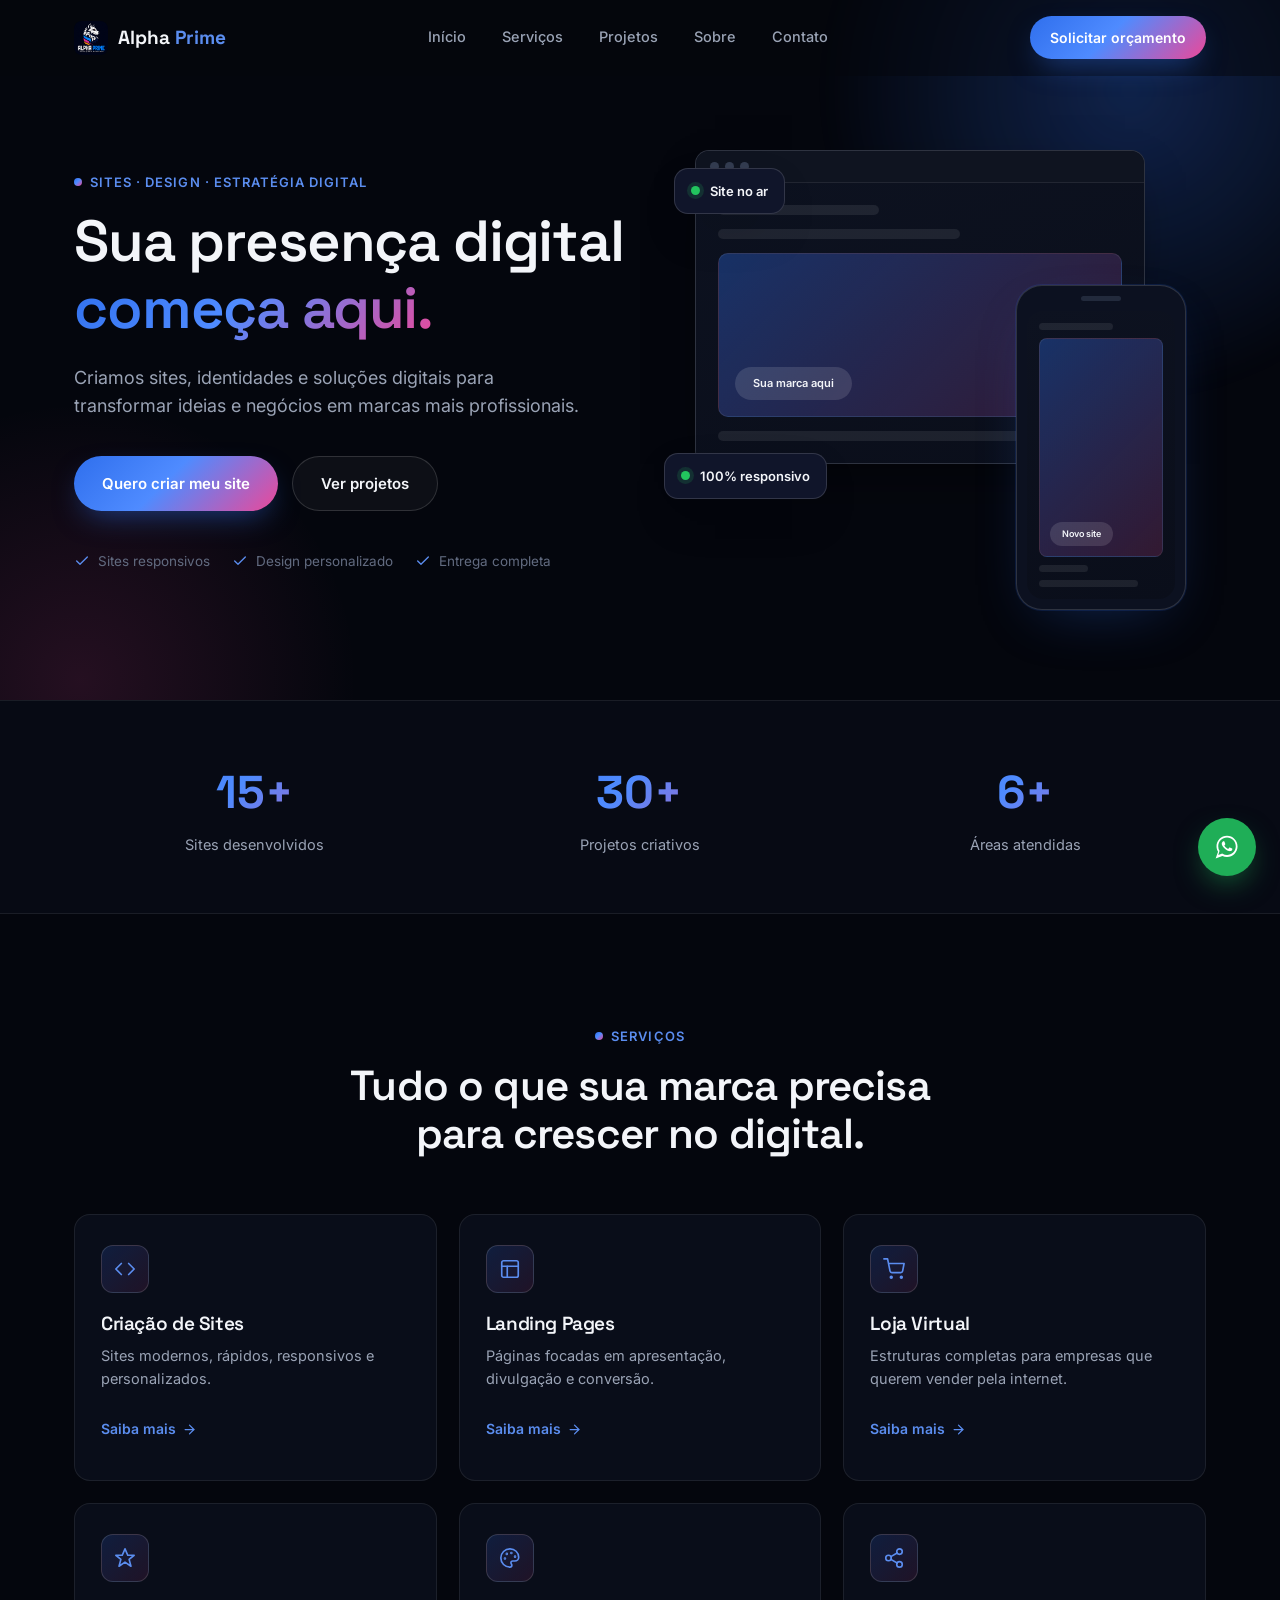
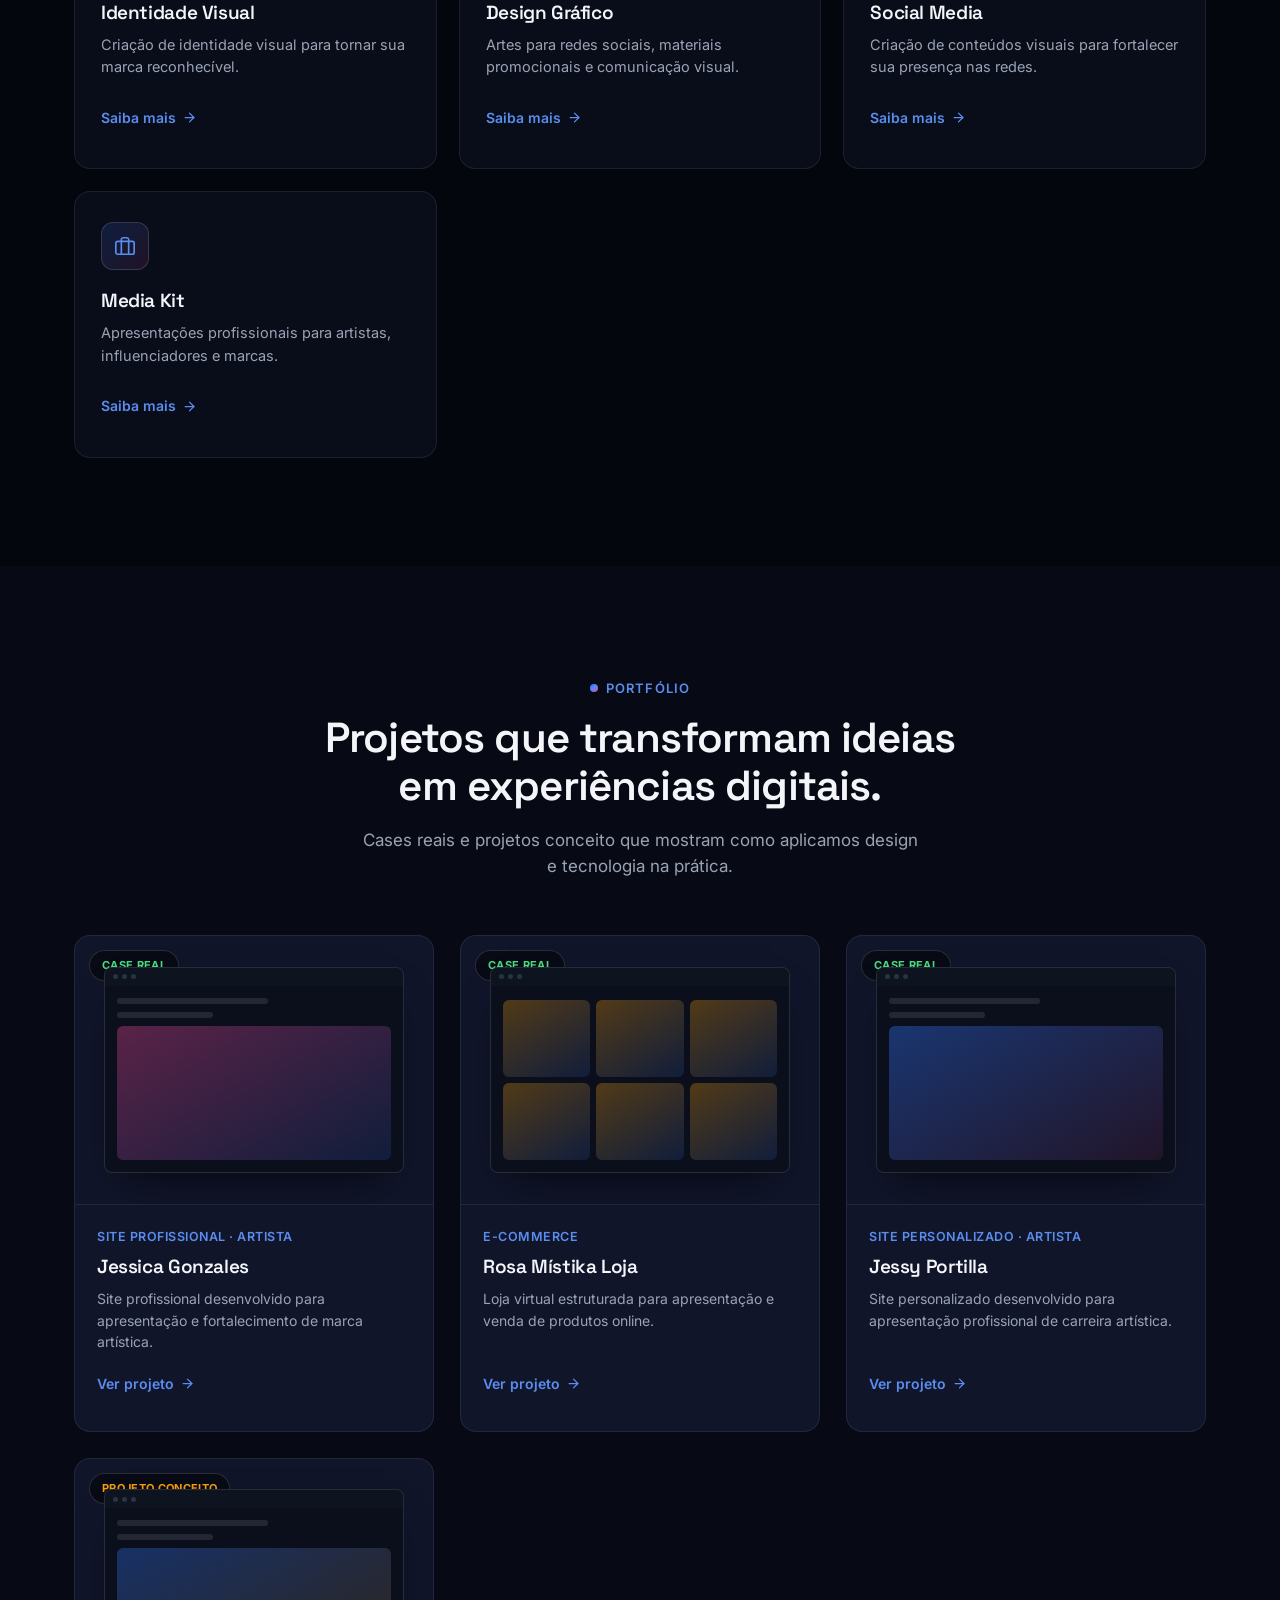
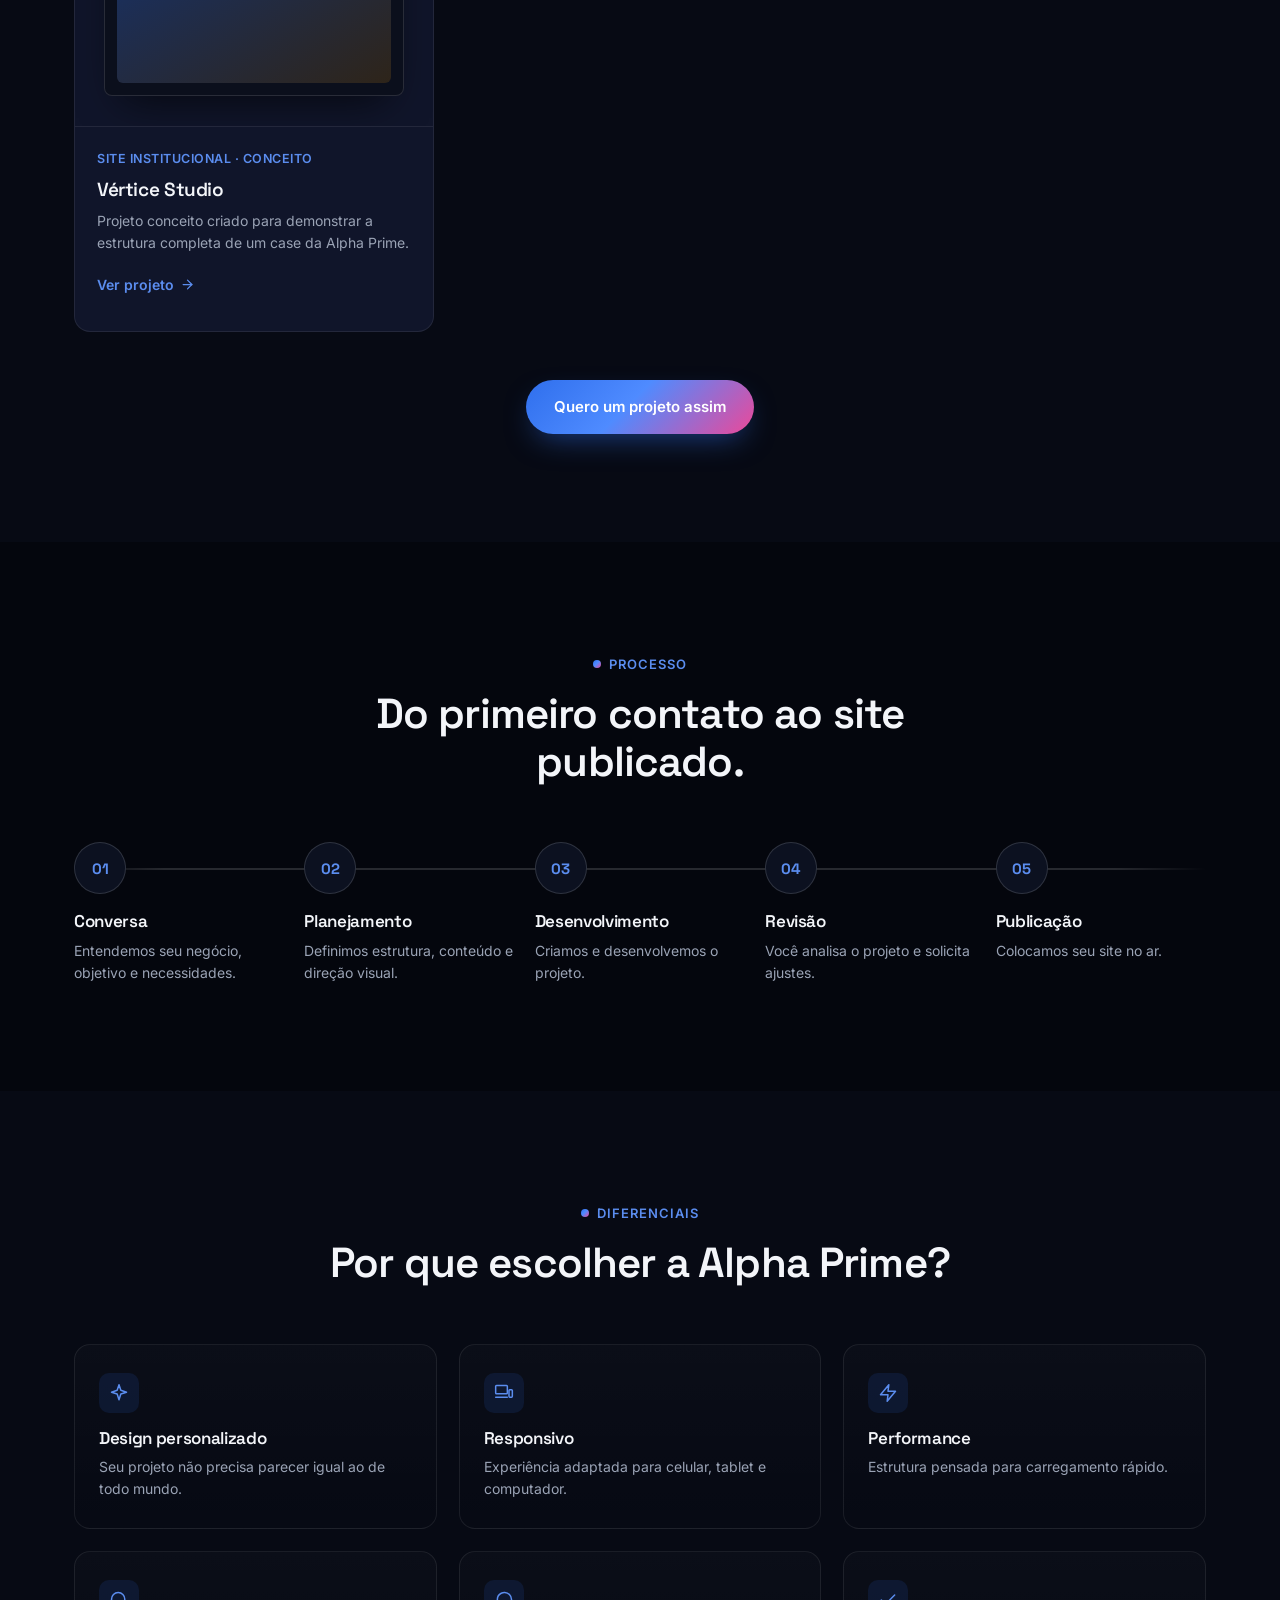
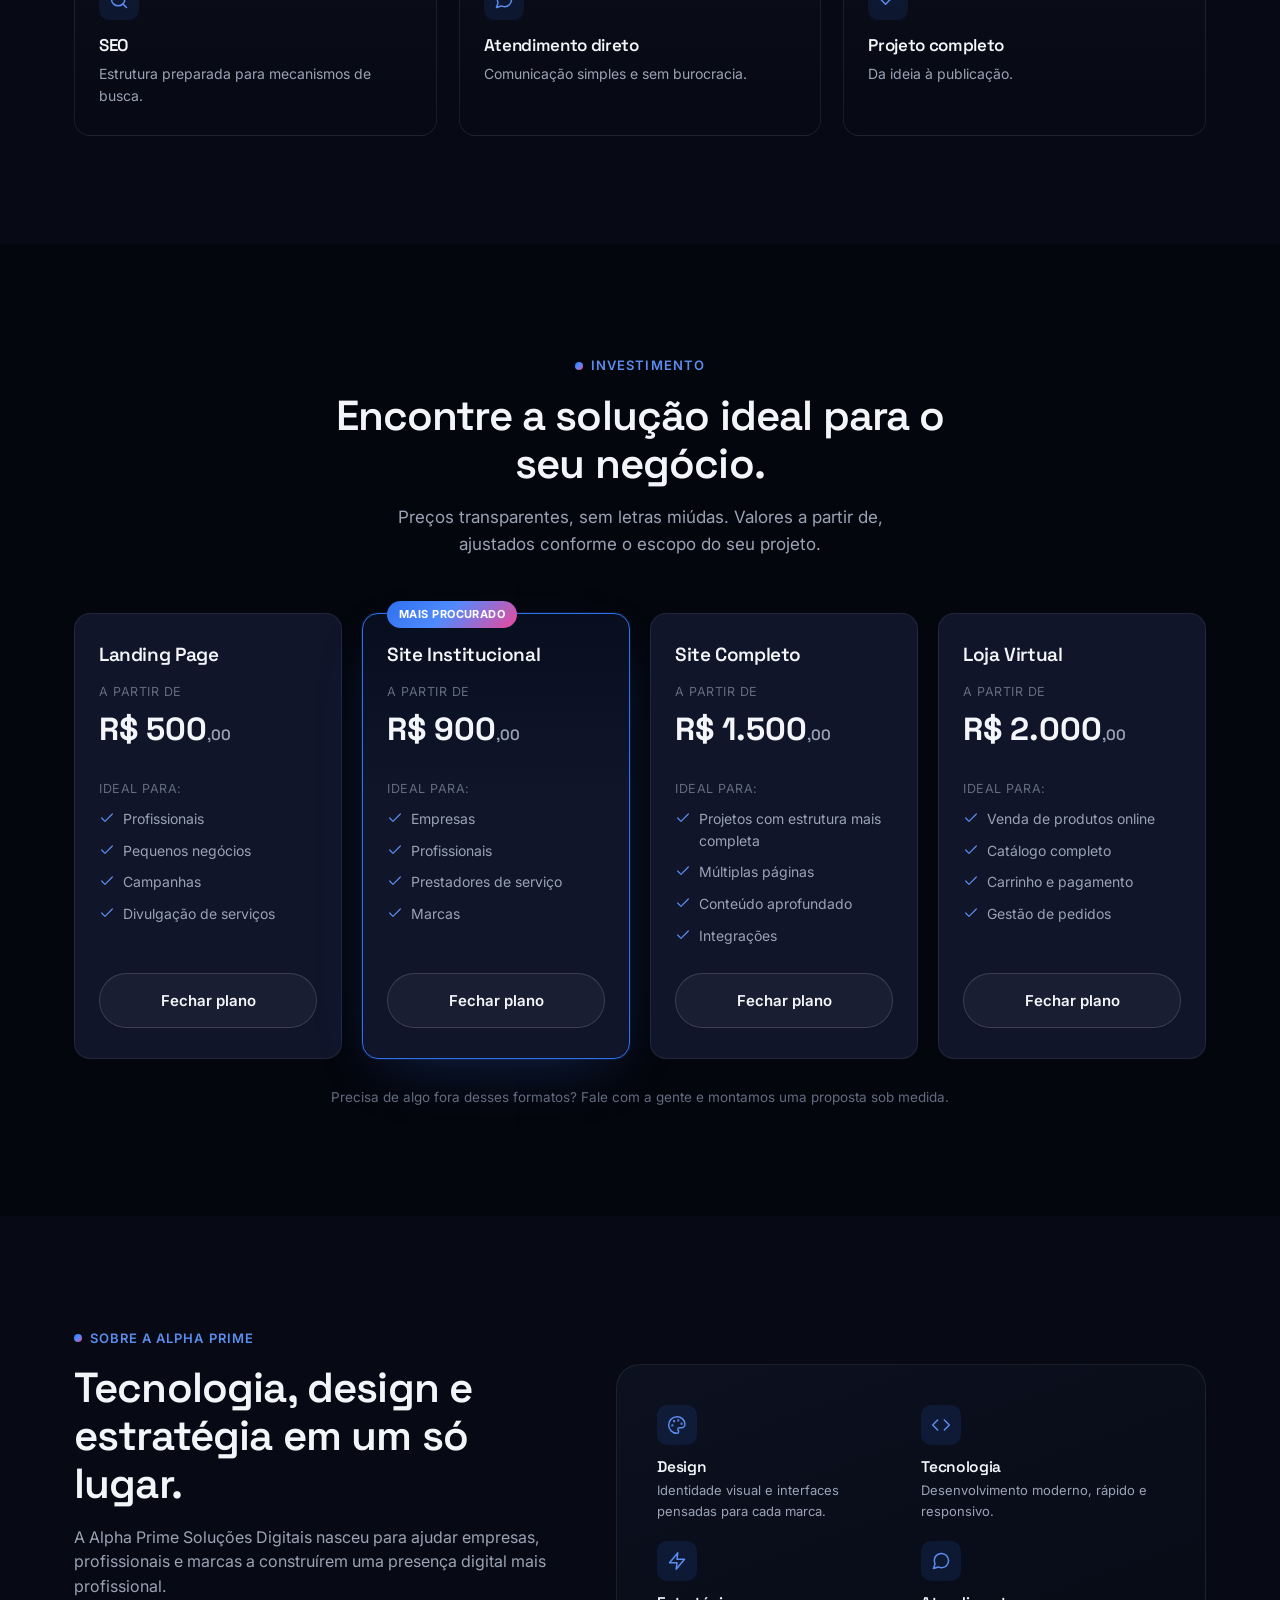
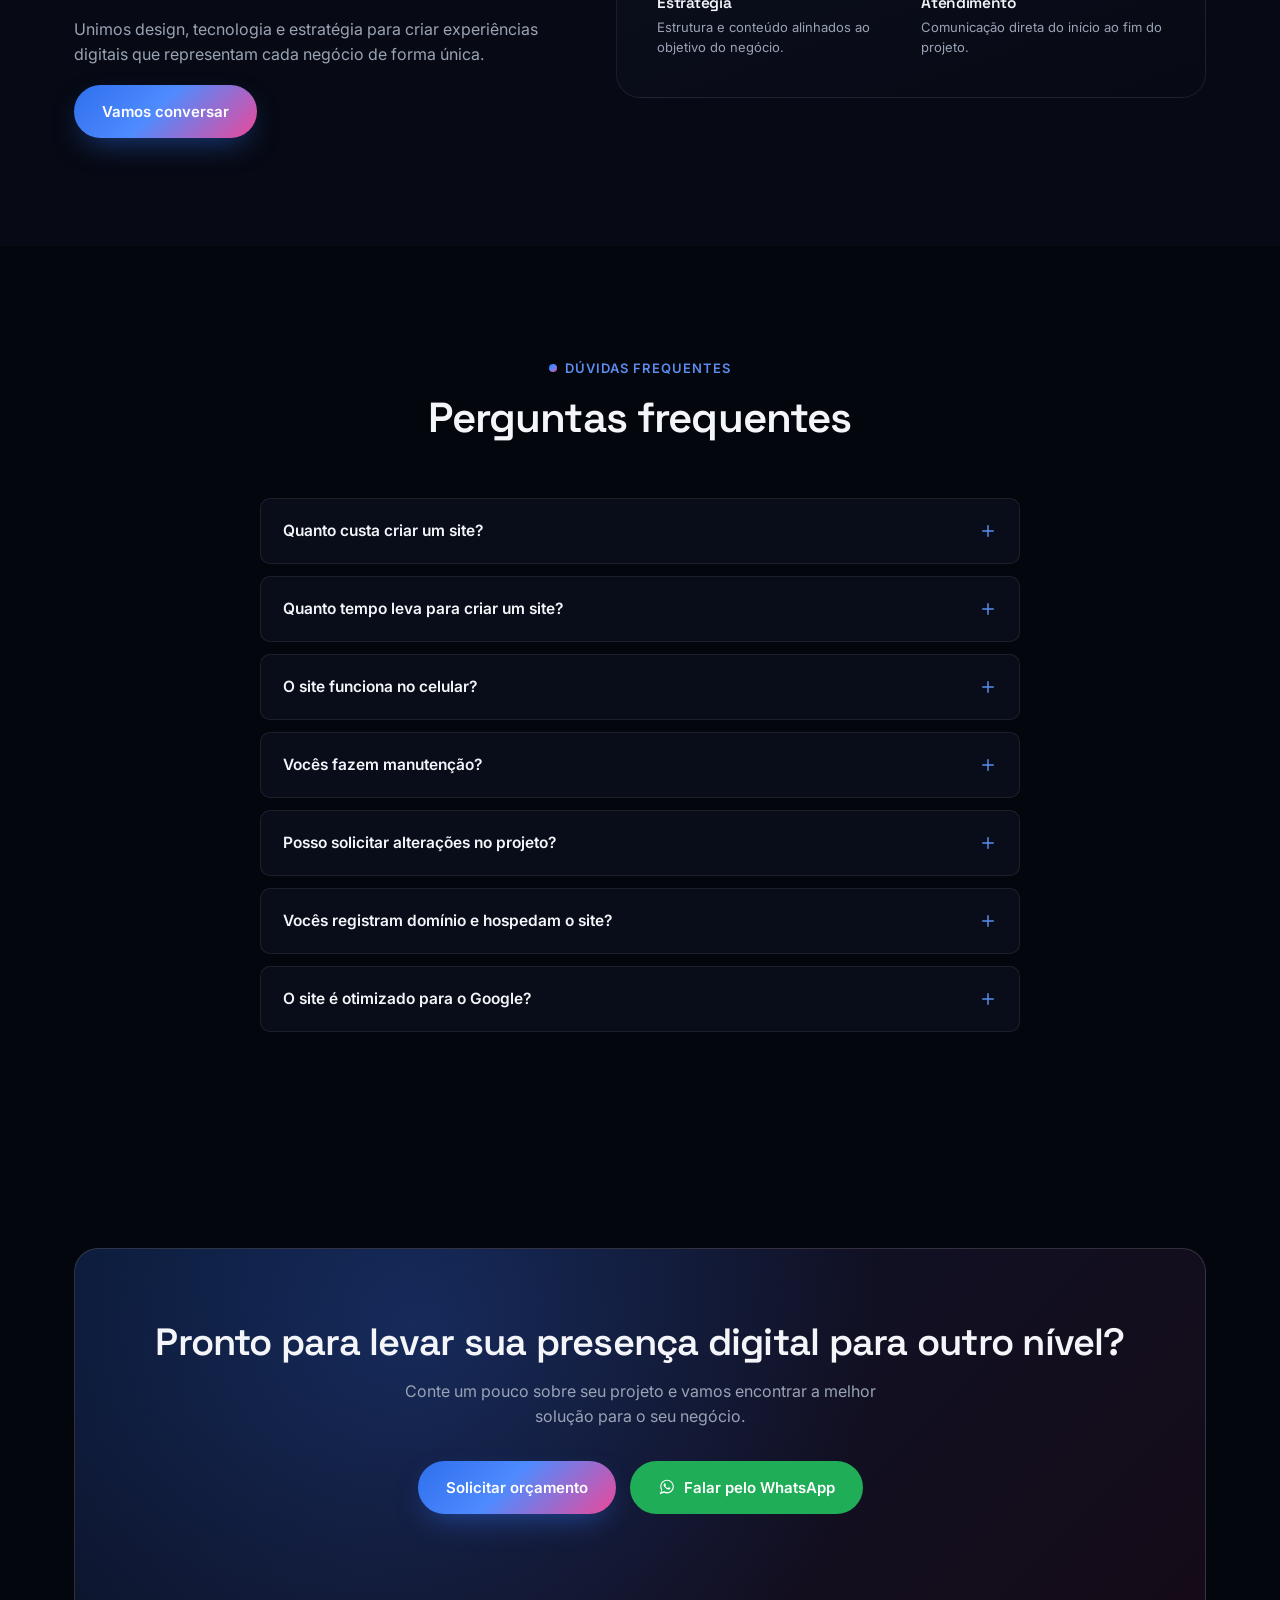
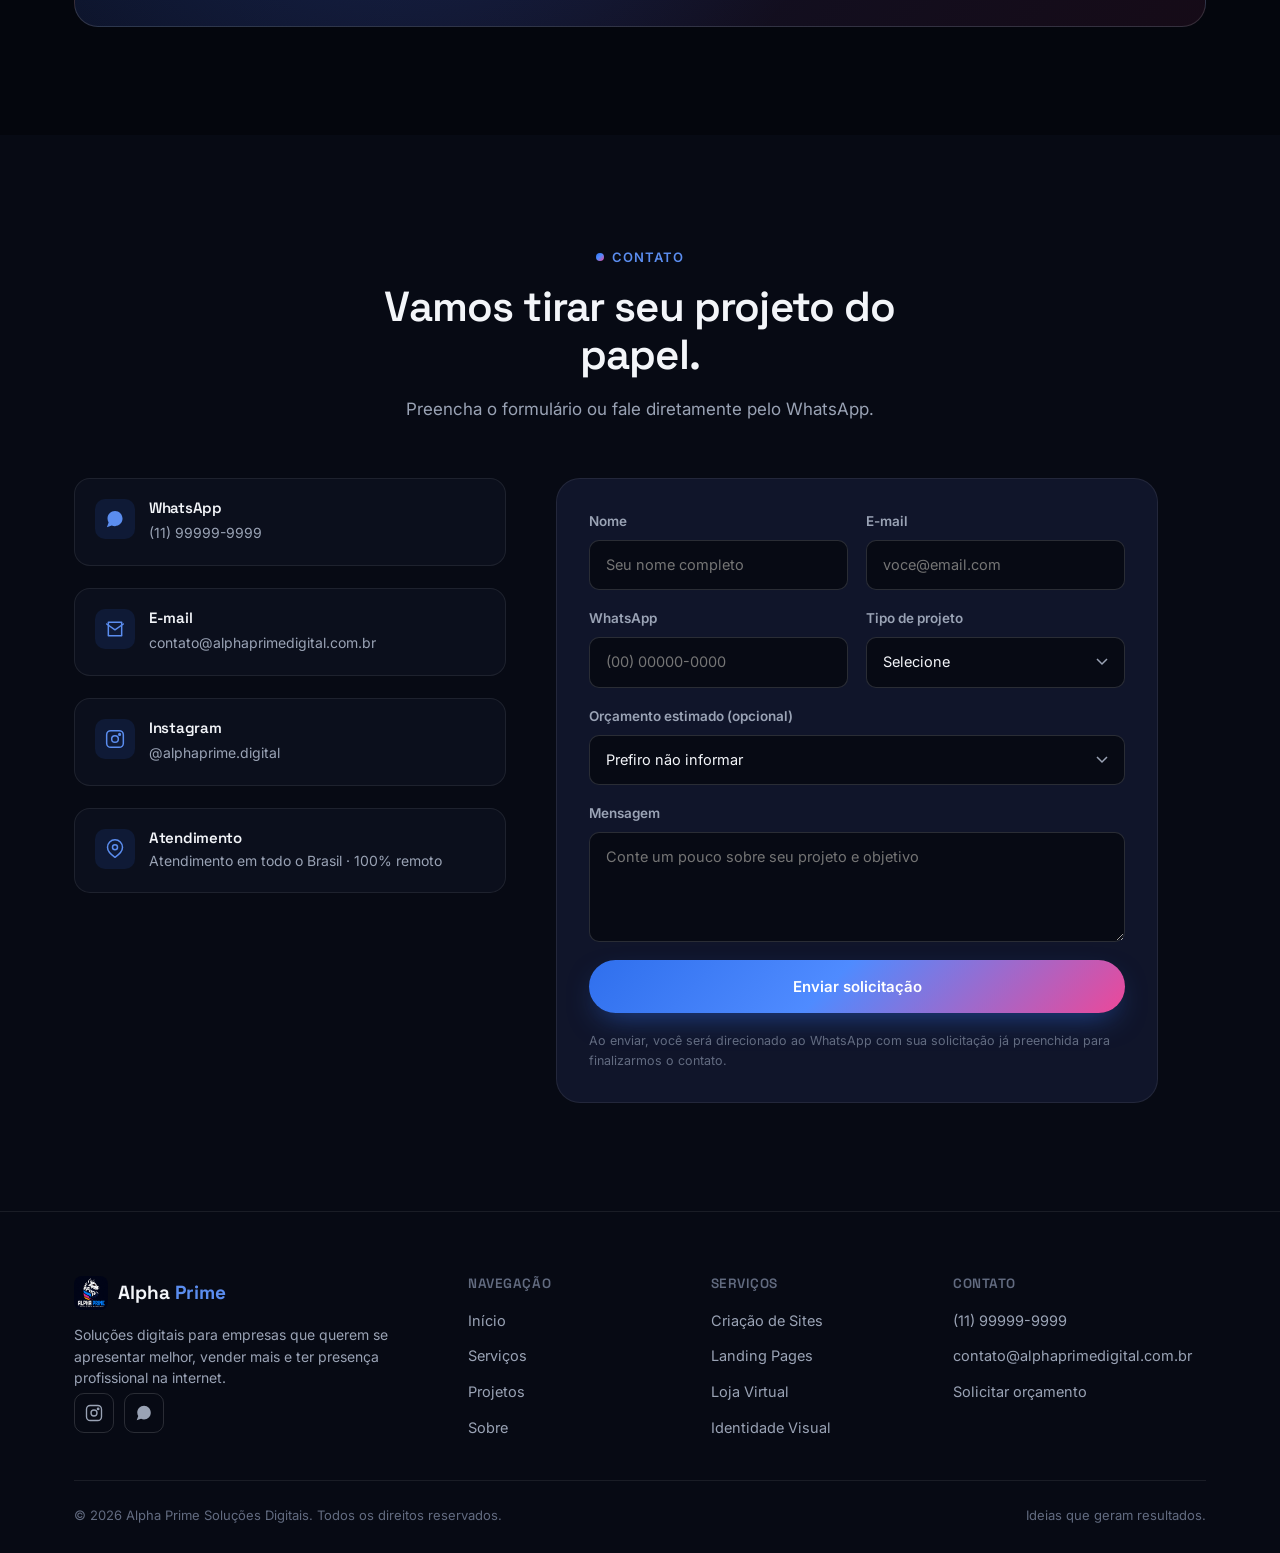
==== commit 8f9e9636: "Liga CTAs de conversão direto ao WhatsApp e adiciona links reais de projetos - CTA principal do hero" ====
--- a/index.html
+++ b/index.html
@@ -78,7 +78,7 @@
         <h1 class="hero-title reveal">Sua presença digital <span class="text-gradient">começa aqui.</span></h1>
         <p class="hero-subtitle reveal">Criamos sites, identidades e soluções digitais para transformar ideias e negócios em marcas mais profissionais.</p>
         <div class="hero-ctas reveal">
-          <a href="#contato" class="btn btn-primary">Quero criar meu site</a>
+          <a href="#" class="btn btn-primary" data-wa-link data-wa-message="Olá! Quero criar meu site. Vim pelo site da Alpha Prime.">Quero criar meu site</a>
           <a href="#projetos" class="btn btn-secondary">Ver projetos</a>
         </div>
         <div class="hero-tags reveal">
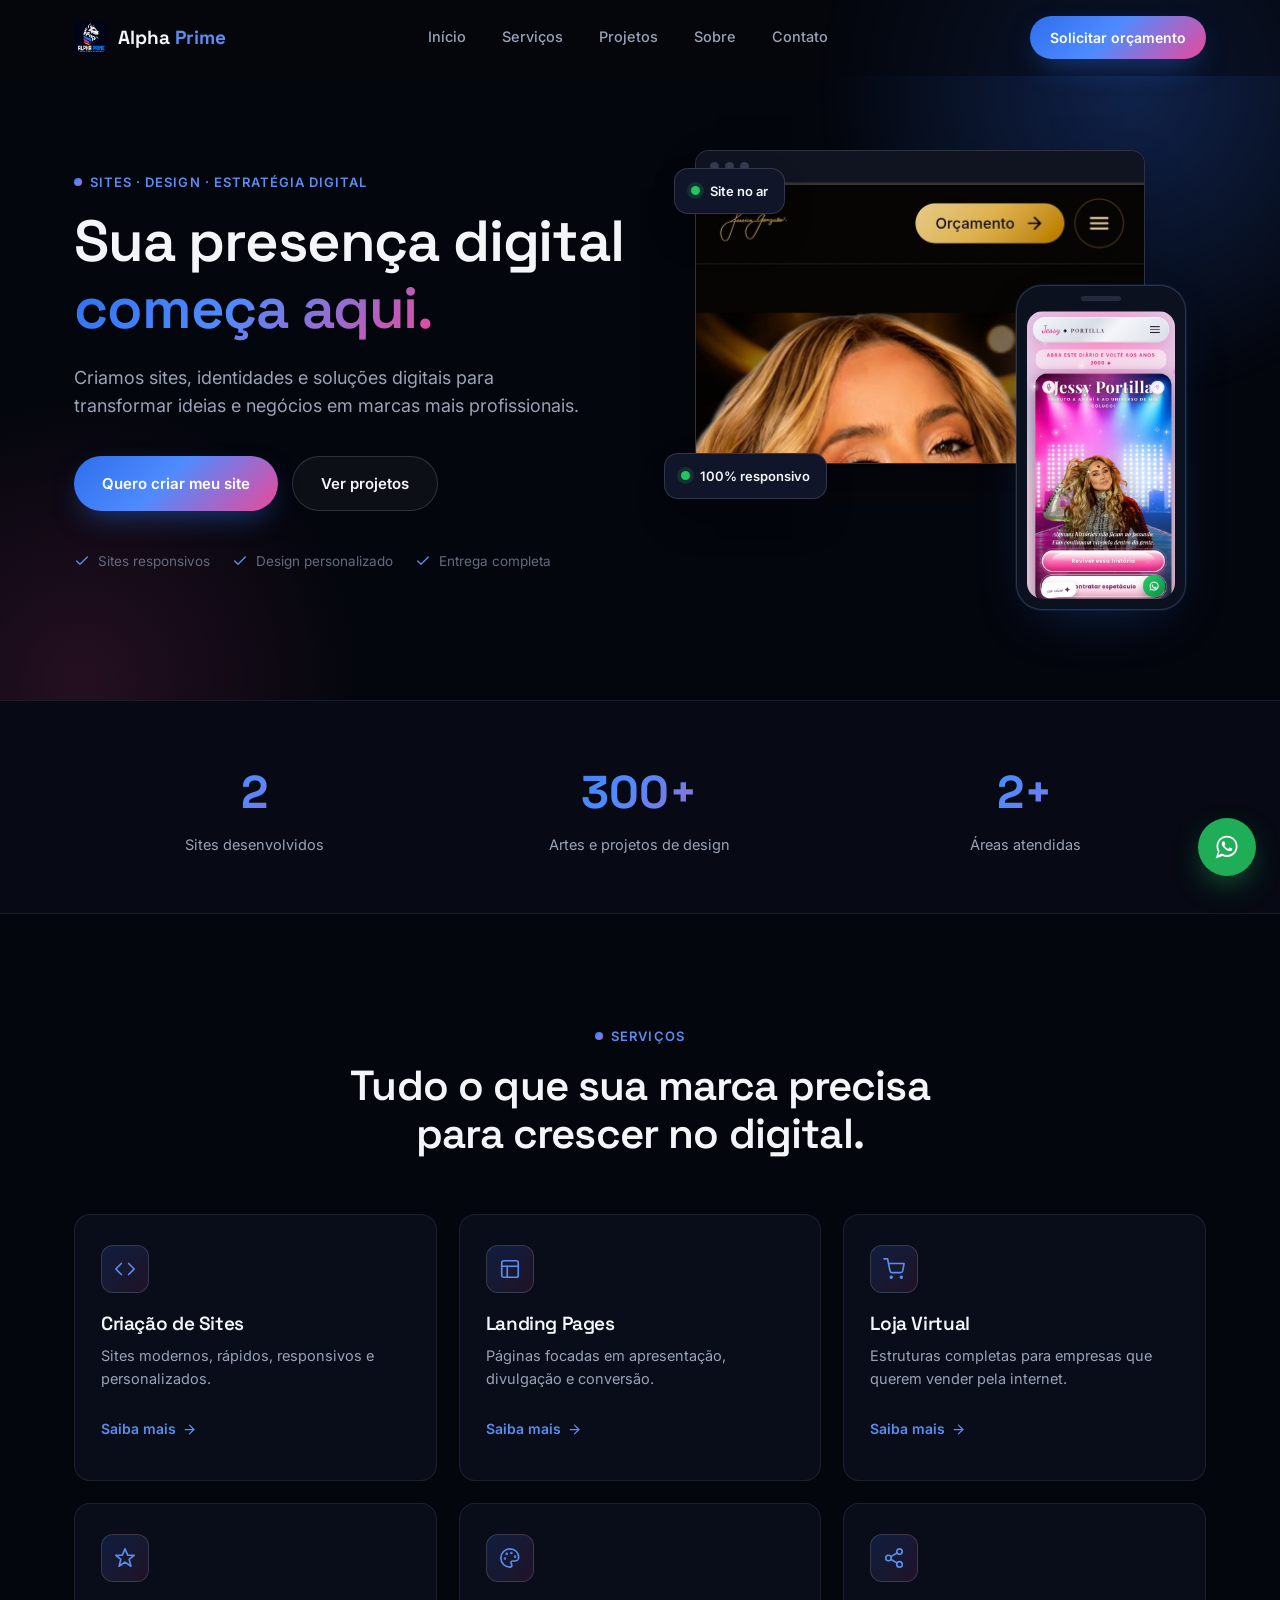
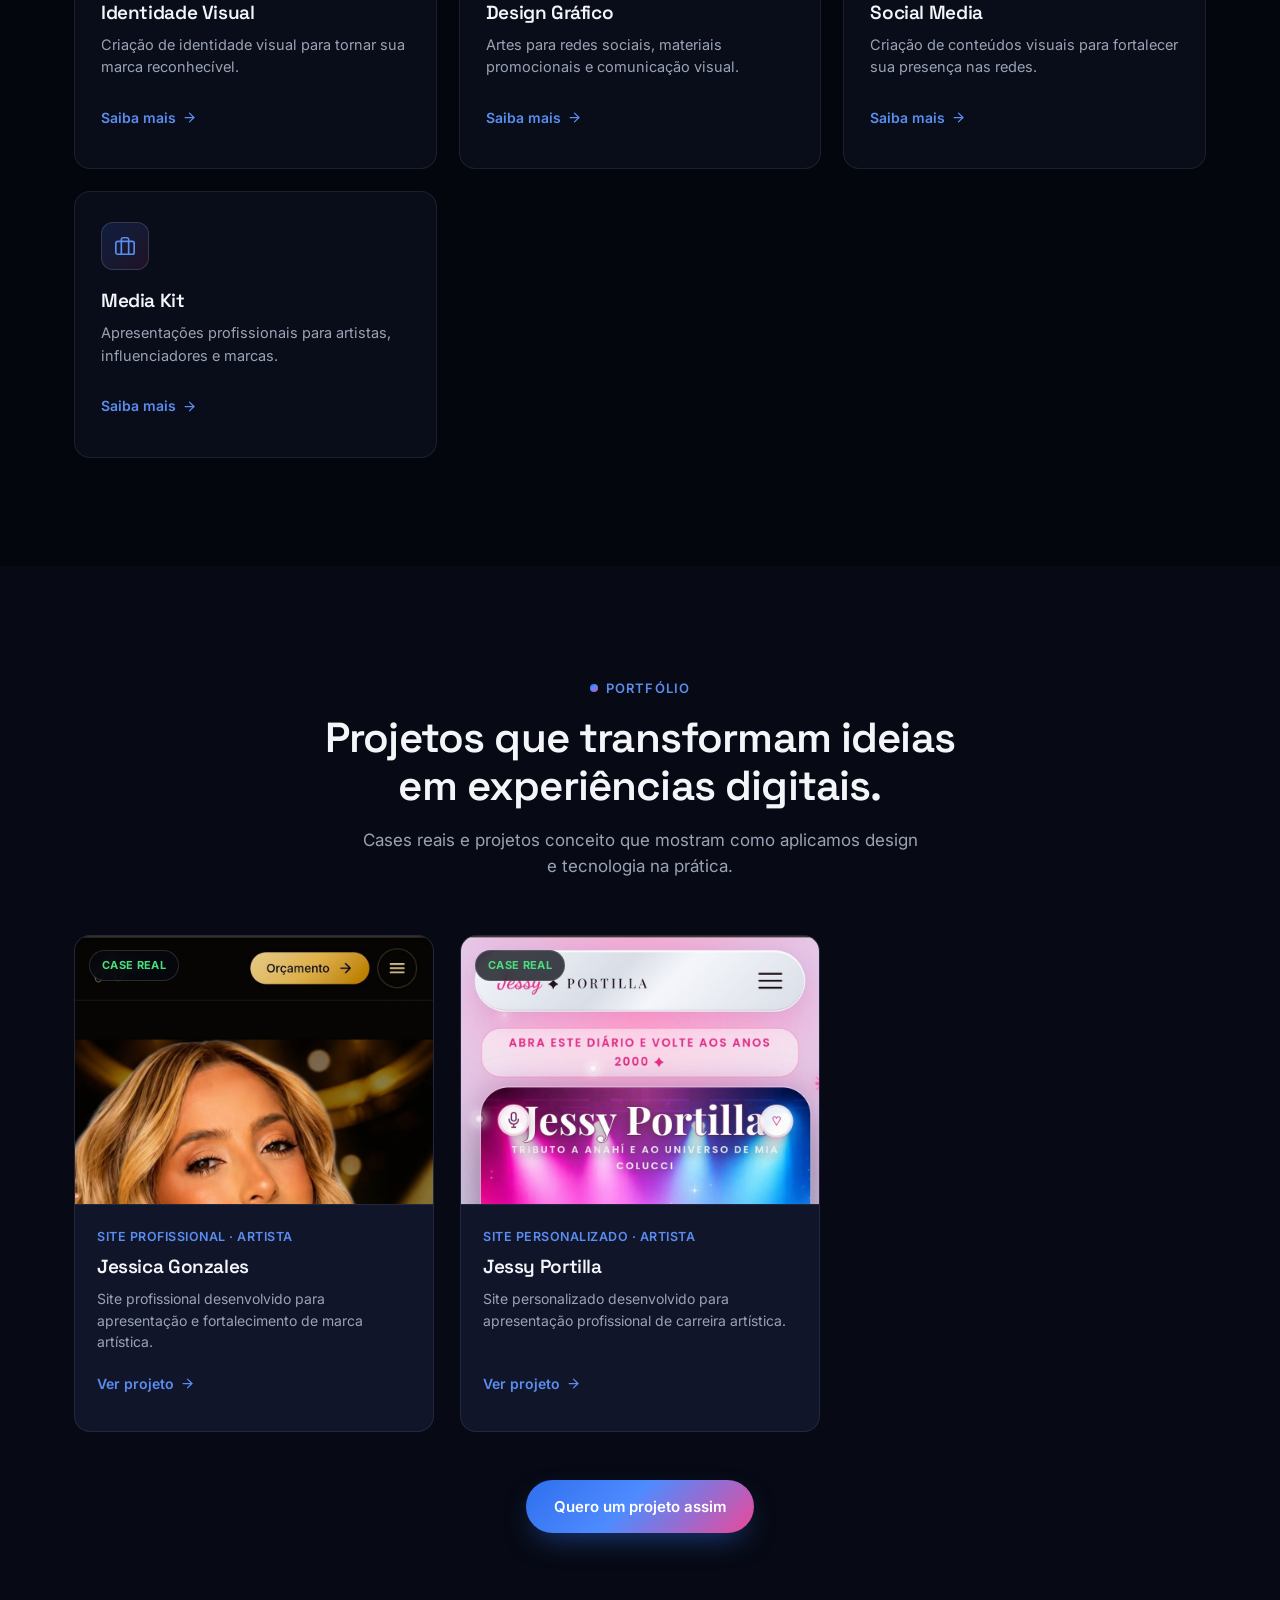
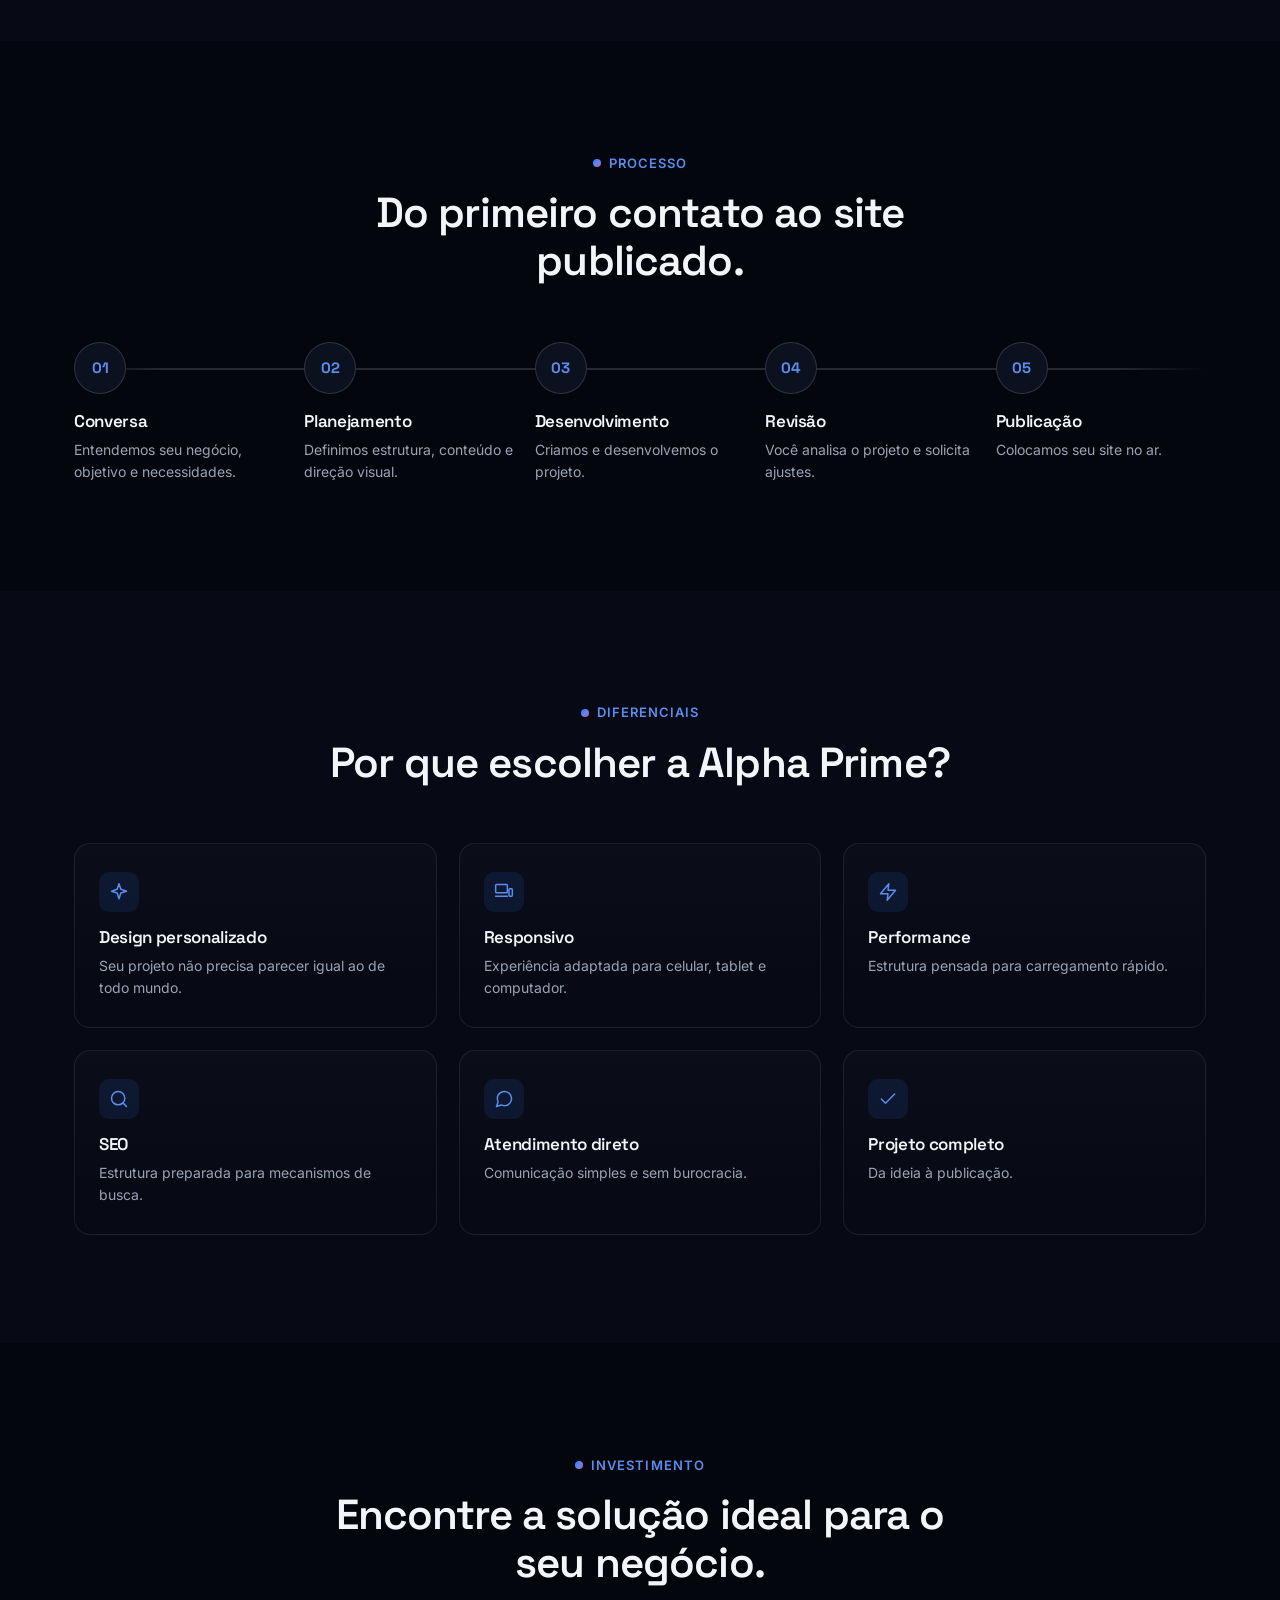
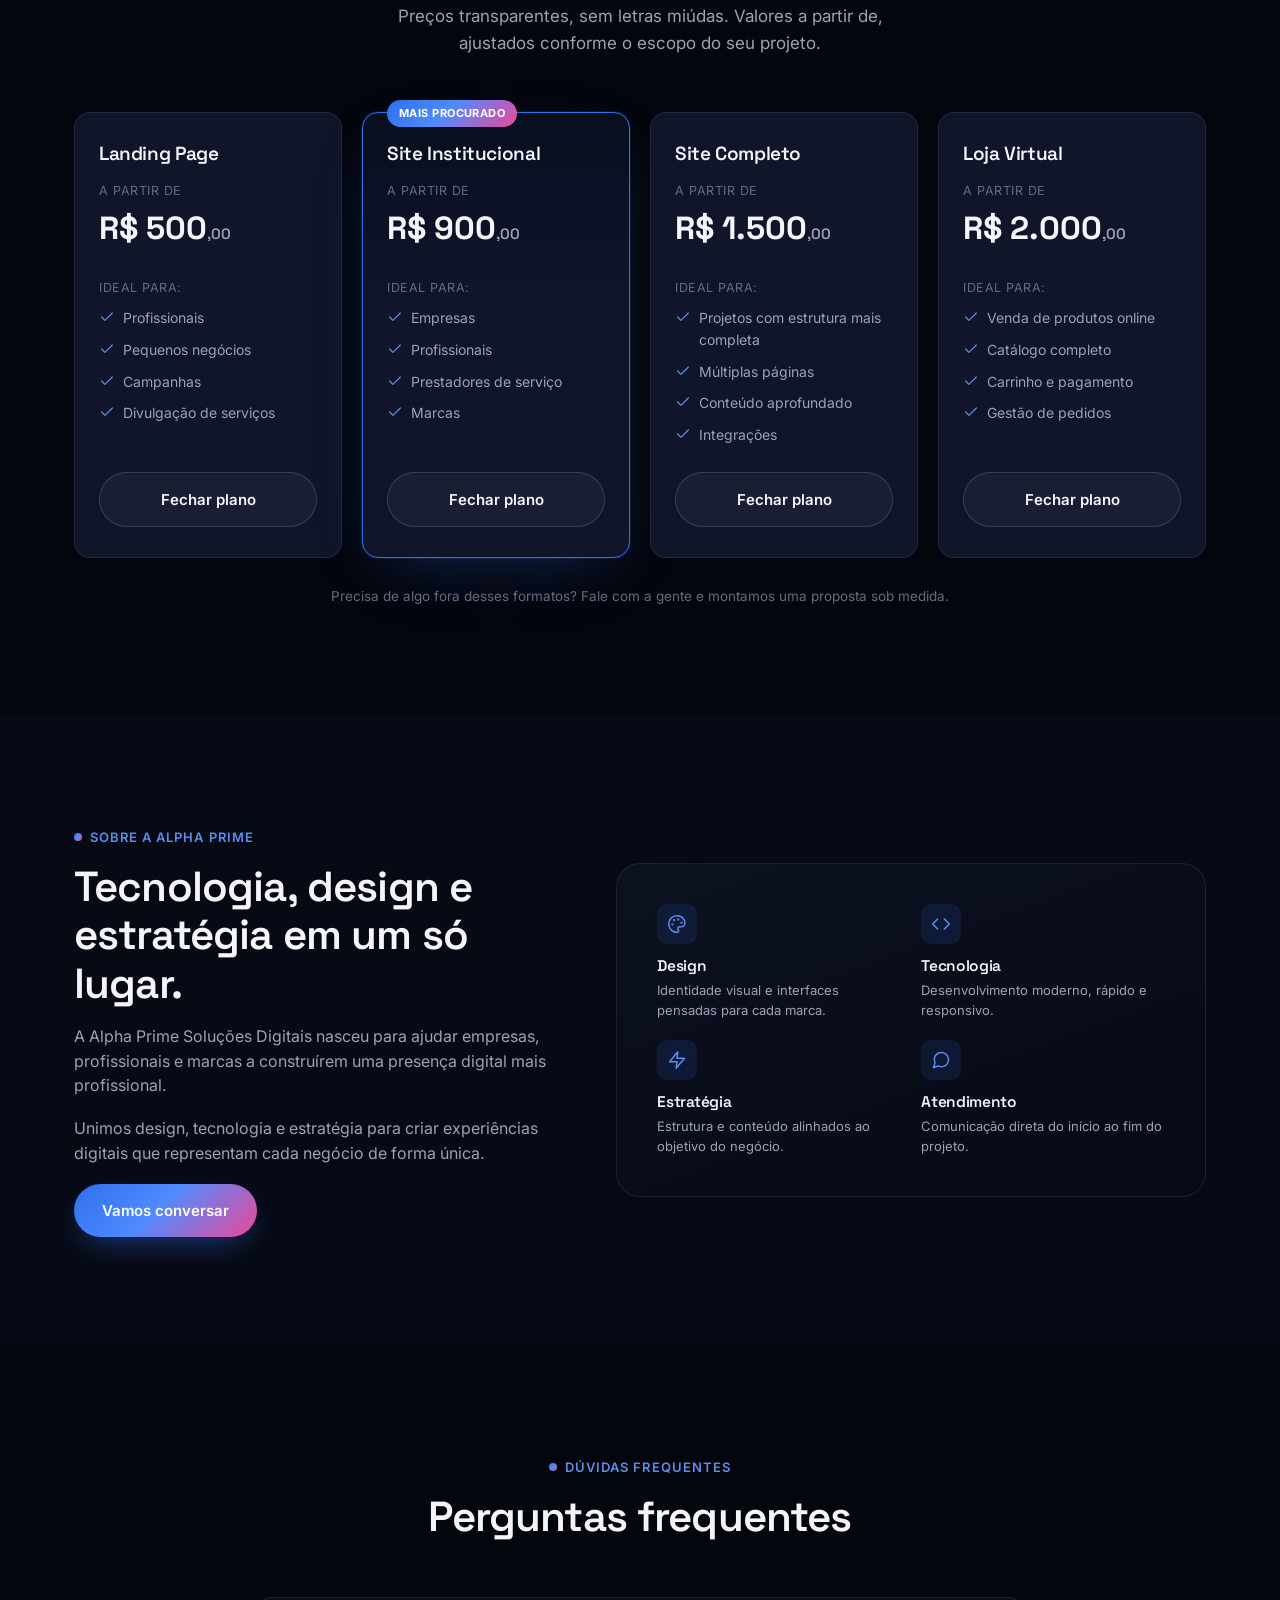
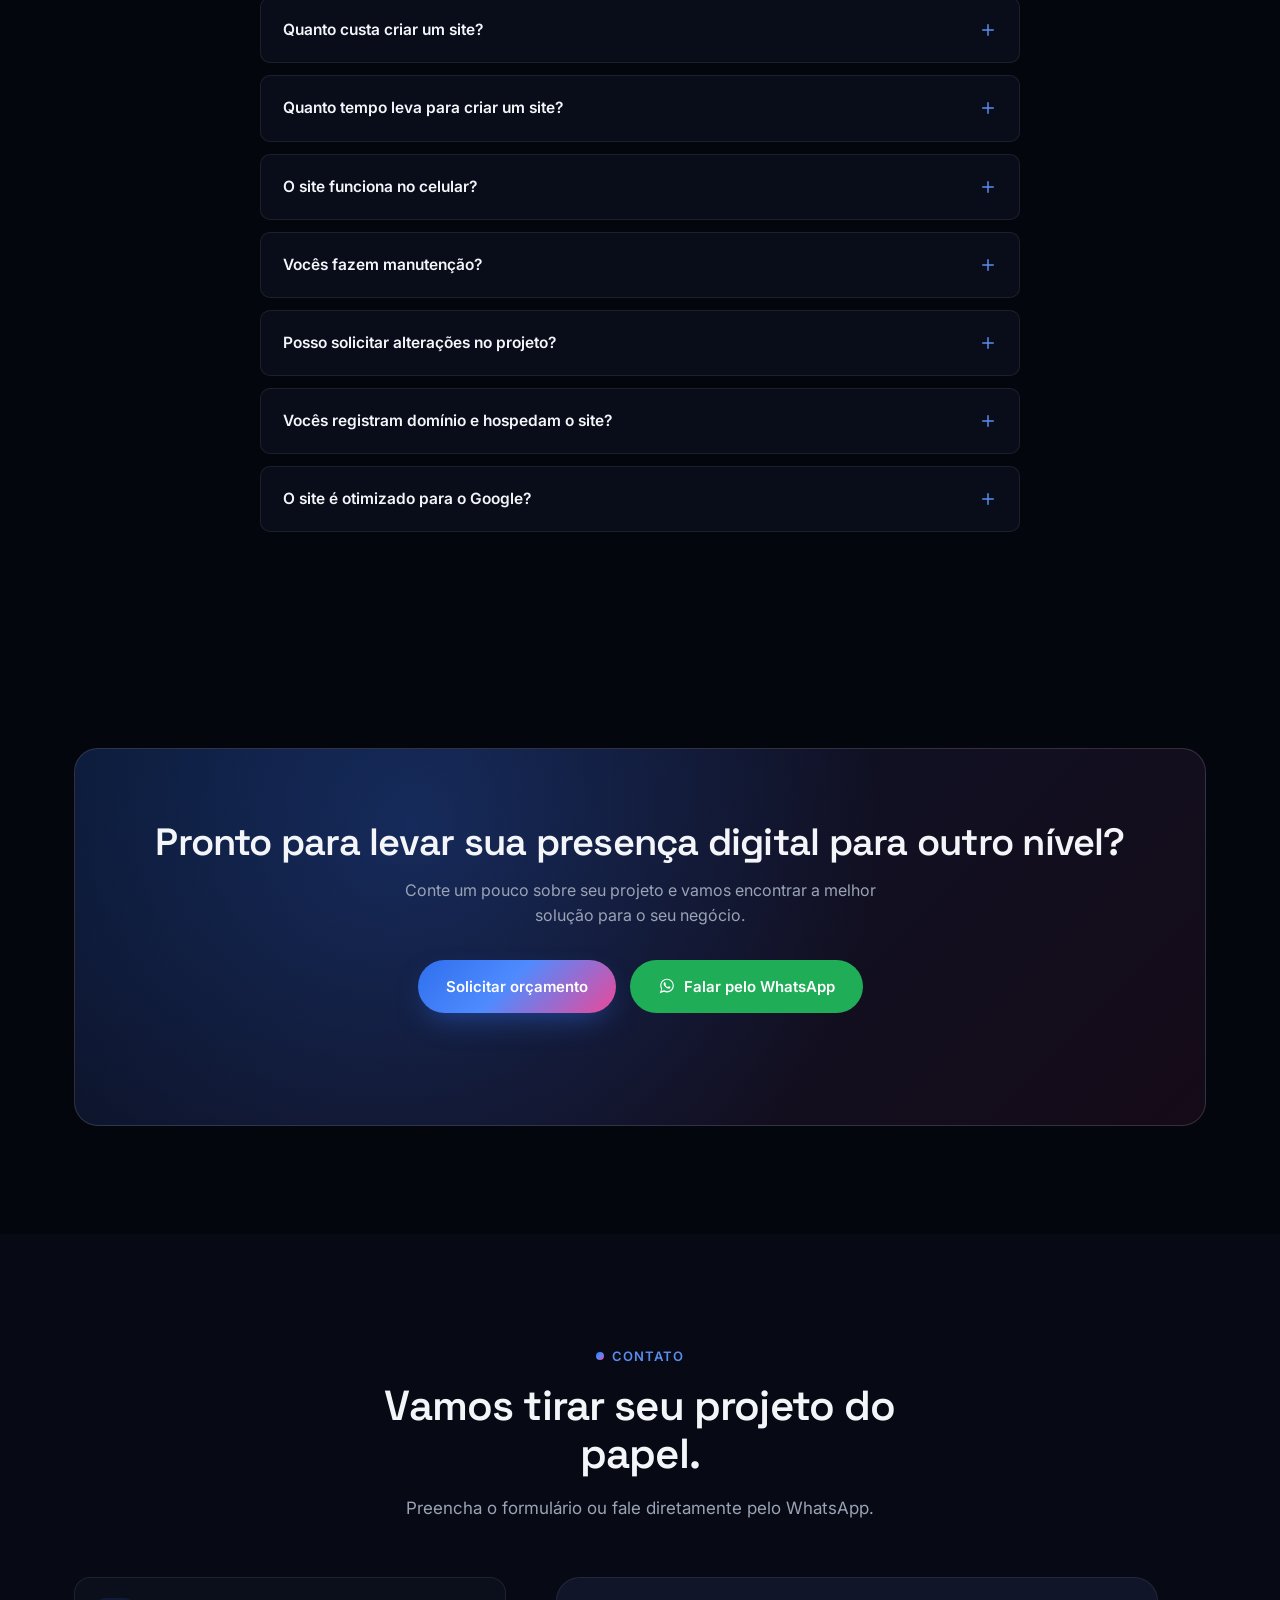
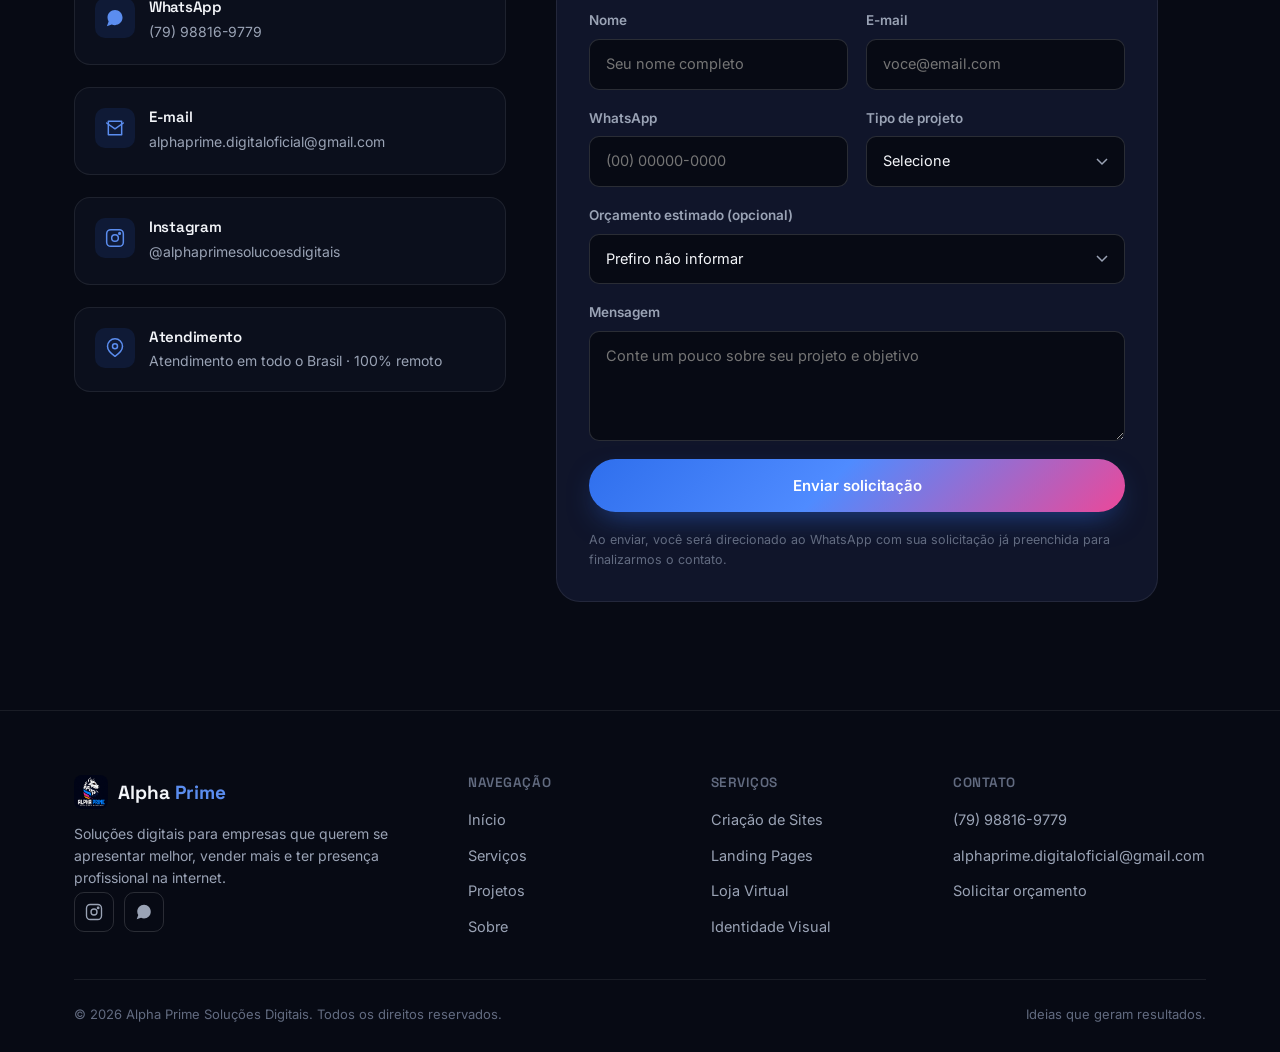
==== commit 1d0f8657: "Substitui mockup abstrato do hero pelas fotos reais dos projetos O hero usava blocos de gradiente ge" ====
--- a/index.html
+++ b/index.html
@@ -90,20 +90,14 @@
       <div class="hero-visual reveal">
         <div class="mock-desktop">
           <div class="mock-bar"><i></i><i></i><i></i></div>
-          <div class="mock-screen">
-            <div class="mock-line w40"></div>
-            <div class="mock-line w60"></div>
-            <div class="mock-hero-block"><span class="mock-pill">Sua marca aqui</span></div>
-            <div class="mock-line w80"></div>
+          <div class="mock-screen mock-screen-photo">
+            <img src="assets/img/project-jessica-gonzales.jpg" alt="Site da Jessica Gonzales, projeto real Alpha Prime" loading="eager">
           </div>
         </div>
         <div class="mock-mobile">
           <div class="mock-notch"></div>
-          <div class="mock-screen">
-            <div class="mock-line w60"></div>
-            <div class="mock-hero-block"><span class="mock-pill">Novo site</span></div>
-            <div class="mock-line w40"></div>
-            <div class="mock-line w80"></div>
+          <div class="mock-screen mock-screen-photo">
+            <img src="assets/img/project-jessy-portilla.jpg" alt="Site da Jessy Portilla, projeto real Alpha Prime" loading="eager">
           </div>
         </div>
         <div class="floating-chip chip-1"><span class="dot"></span> Site no ar</div>
--- a/css/style.css
+++ b/css/style.css
@@ -384,6 +384,8 @@
 .mock-screen .mock-line.w60 { width: 60%; }
 .mock-screen .mock-line.w40 { width: 40%; }
 .mock-screen .mock-line.w80 { width: 80%; }
+.mock-screen-photo { padding: 0; }
+.mock-screen-photo img { width: 100%; height: 100%; object-fit: cover; object-position: top center; display: block; }
 .mock-hero-block {
   flex: 1;
   border-radius: 10px;
@@ -407,6 +409,7 @@
 }
 .mock-mobile .mock-notch { width: 40px; height: 5px; border-radius: 4px; background: #222a3c; margin: 0 auto 10px; }
 .mock-mobile .mock-screen { aspect-ratio: 9/17.5; padding: 12px; border-radius: 16px; gap: 8px; }
+.mock-mobile .mock-screen-photo { padding: 0; overflow: hidden; }
 .mock-mobile .mock-line { height: 7px; }
 .mock-mobile .mock-hero-block { border-radius: 8px; padding: 10px; }
 .mock-mobile .mock-pill { padding: 5px 12px; font-size: 9px; }
@@ -436,7 +439,9 @@
 
 @media (max-width: 980px) {
   .hero-grid { grid-template-columns: 1fr; }
-  .hero-visual { height: 380px; margin-top: 20px; }
+  .hero-visual { height: auto; margin-top: 36px; display: flex; justify-content: center; }
+  .mock-desktop { display: none; }
+  .mock-mobile { position: static; width: 230px; }
   .floating-chip { display: none; }
 }
 
@@ -524,6 +529,13 @@
   position: relative;
   overflow: hidden;
   border-bottom: 1px solid var(--border);
+}
+.portfolio-cover img {
+  width: 100%;
+  height: 100%;
+  object-fit: cover;
+  object-position: top center;
+  display: block;
 }
 .portfolio-cover .badge {
   position: absolute;
@@ -866,6 +878,10 @@
 .project-cover { margin: 40px 0 0; border-radius: var(--radius-lg); overflow: hidden; border: 1px solid var(--border); aspect-ratio: 16/9; }
 .project-cover .mockup-cover { height: 100%; }
 .project-cover .mc-frame { width: 70%; }
+.project-cover img { width: 100%; height: 100%; object-fit: cover; object-position: top center; display: block; }
+.project-cover.has-photo { aspect-ratio: 9/16; max-width: 360px; margin-left: auto; margin-right: auto; }
+
+.project-gallery img { width: 100%; height: 100%; object-fit: cover; object-position: top center; display: block; }
 
 .project-body { padding: 72px 0; }
 .project-columns { display: grid; grid-template-columns: 1fr 320px; gap: 60px; }
